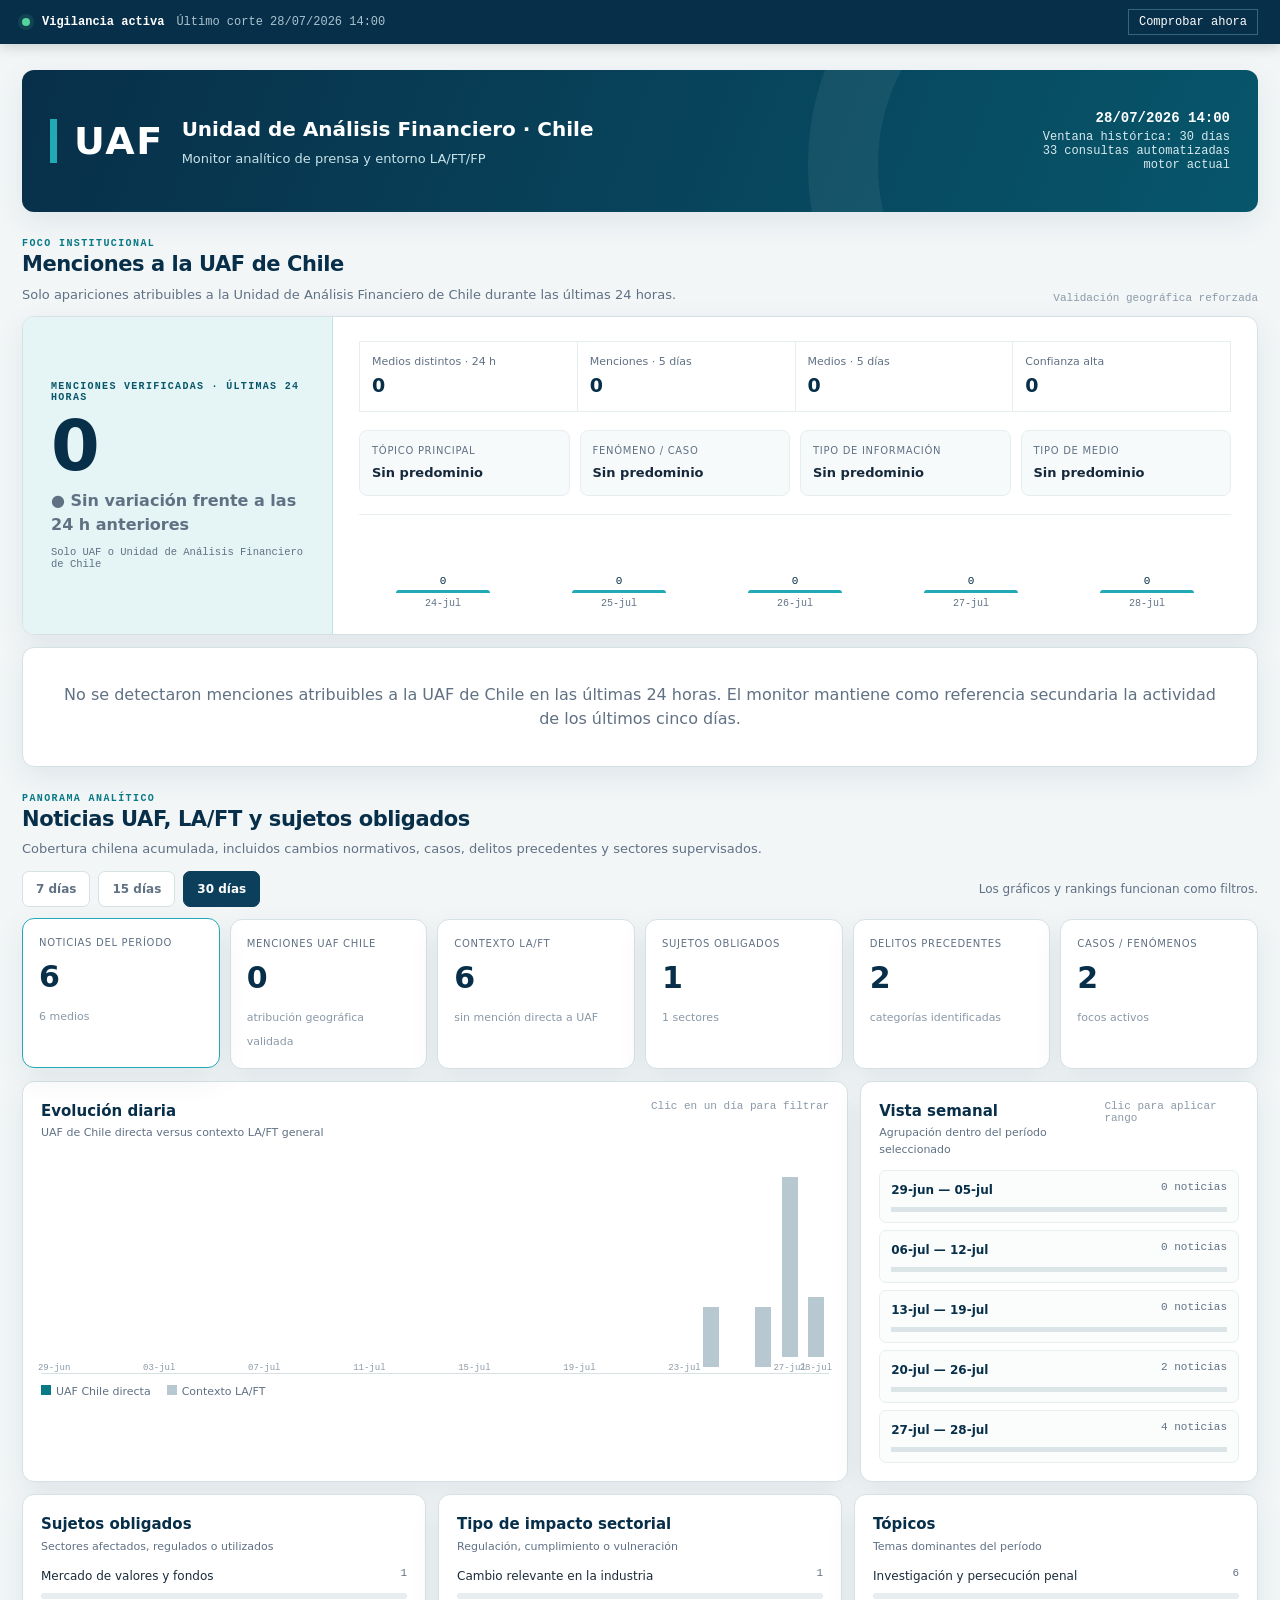
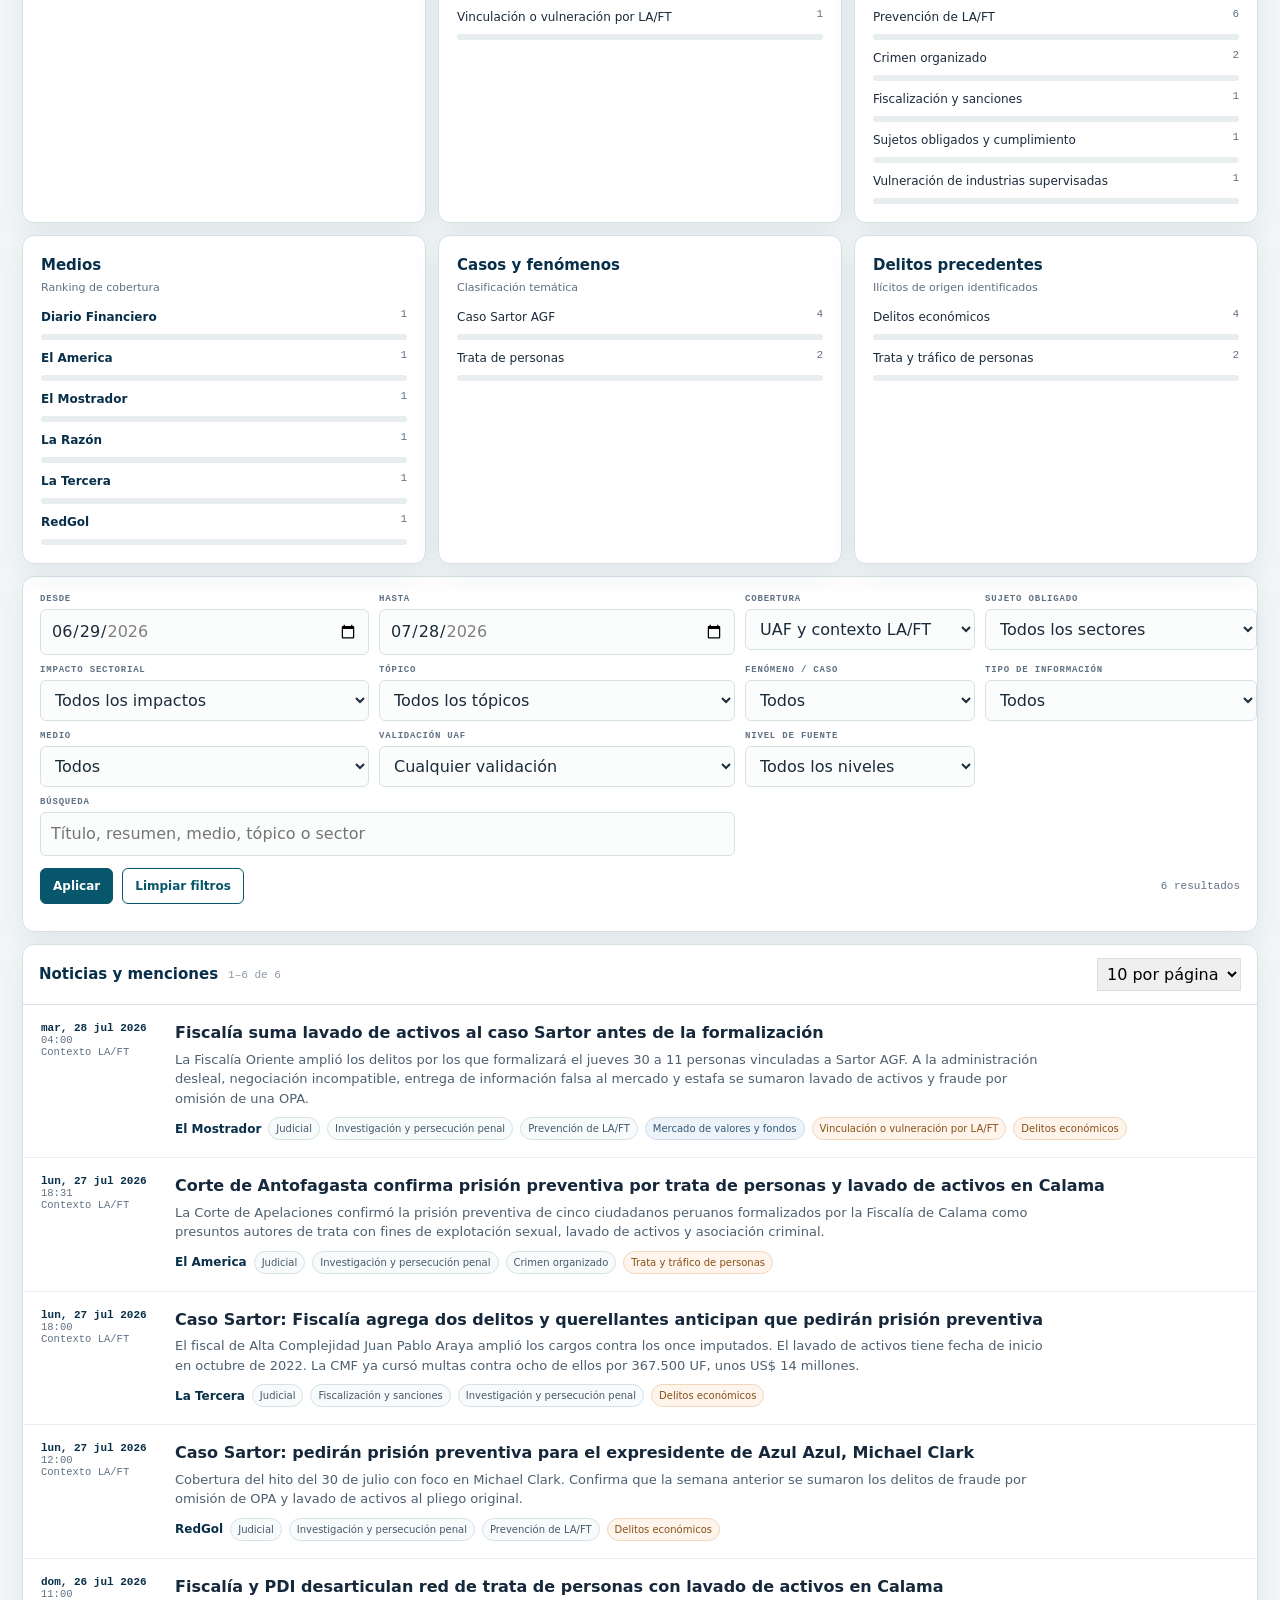
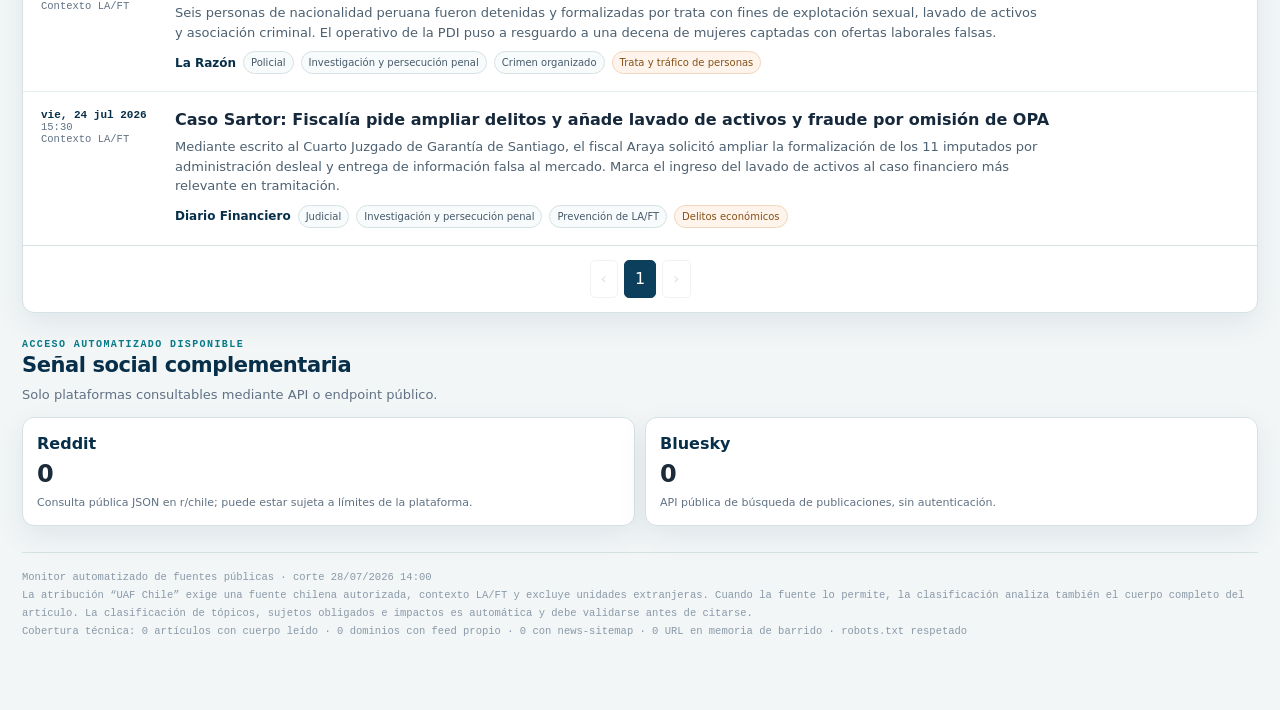
==== index.html @ ab2cd7ce "Add files via upload" ====
<!DOCTYPE html>
<html lang="es">
<head>
<meta charset="UTF-8">
<meta name="viewport" content="width=device-width,initial-scale=1">
<meta name="color-scheme" content="light">
<title>Monitor UAF Chile · Prensa y entorno LA/FT</title>
<style>
:root{
  --uaf-950:#082f49;--uaf-900:#0b3f5c;--uaf-800:#07566b;--uaf-700:#087987;
  --uaf-600:#0b91a0;--uaf-500:#22a9b6;--uaf-200:#bfe3e7;--uaf-100:#e5f4f5;
  --navy:#16283b;--ink:#1b2b3a;--muted:#607184;--faint:#8a99a8;
  --paper:#f2f6f7;--surface:#fff;--line:#d6e1e4;--line2:#e7eef0;
  --red:#b73b45;--amber:#a56b18;--green:#24745c;--blue:#2f6c9b;
  --shadow:0 10px 30px rgba(8,47,73,.08);--radius:12px;
  --sans:Inter,ui-sans-serif,system-ui,-apple-system,"Segoe UI",Roboto,Arial,sans-serif;
  --mono:"Cascadia Mono","SFMono-Regular",Consolas,monospace;
}
*{box-sizing:border-box}html{scroll-behavior:smooth}body{margin:0;background:var(--paper);color:var(--ink);font-family:var(--sans);line-height:1.5}
button,input,select{font:inherit}.shell{max-width:1380px;margin:auto;padding:0 22px 70px}
.statusbar{position:sticky;top:0;z-index:60;background:var(--uaf-950);color:#fff;margin:0 -22px;padding:9px 22px;display:flex;align-items:center;gap:12px;font:12px var(--mono);box-shadow:0 3px 14px rgba(0,0,0,.16)}
.statusbar .dot{width:8px;height:8px;border-radius:50%;background:#55d49b;box-shadow:0 0 0 4px rgba(85,212,155,.12)}.statusbar .grow{flex:1}.statusbar .muted{color:#a9c4d0}
.statusbar button{color:#fff;background:transparent;border:1px solid #35677a;padding:5px 10px;cursor:pointer}.statusbar button:hover{background:#124f66}
.brand{margin:26px 0 18px;background:linear-gradient(110deg,var(--uaf-950),var(--uaf-800));color:#fff;min-height:142px;border-radius:var(--radius);padding:25px 28px;display:flex;justify-content:space-between;align-items:center;gap:24px;box-shadow:var(--shadow);position:relative;overflow:hidden}
.brand:after{content:"";position:absolute;right:-100px;top:-180px;width:410px;height:410px;border:70px solid rgba(255,255,255,.06);border-radius:50%}.brand-lockup{display:flex;align-items:center;gap:18px;z-index:1}.brand-mark{border-left:7px solid var(--uaf-500);padding:5px 0 5px 17px;font-weight:800;font-size:38px;letter-spacing:.04em;line-height:.9}.brand-name{font-weight:700;font-size:20px}.brand-sub{font-size:13px;color:#c8e3e8;margin-top:5px}.brand-meta{text-align:right;z-index:1;font:12px var(--mono);color:#d8eaee}.brand-meta b{display:block;color:#fff;font-size:14px;margin-bottom:4px}
.section-title{display:flex;align-items:end;justify-content:space-between;gap:16px;margin:26px 0 12px}.section-title h2{margin:0;color:var(--uaf-950);font-size:21px;letter-spacing:-.02em}.section-title p{margin:4px 0 0;color:var(--muted);font-size:13px}.eyebrow{color:var(--uaf-700);font:700 10px var(--mono);letter-spacing:.14em;text-transform:uppercase}.hint{font:11px var(--mono);color:var(--faint)}
.card{background:var(--surface);border:1px solid var(--line);border-radius:var(--radius);box-shadow:var(--shadow)}
.hero{display:grid;grid-template-columns:310px 1fr;overflow:hidden}.hero-score{padding:28px;background:var(--uaf-100);border-right:1px solid var(--uaf-200);display:flex;flex-direction:column;justify-content:center}.hero-score .label{font:700 10px var(--mono);letter-spacing:.13em;text-transform:uppercase;color:var(--uaf-800)}.hero-score .number{font-size:70px;line-height:1;font-weight:800;color:var(--uaf-950);margin:8px 0}.hero-score .trend{font-weight:700}.trend.up{color:var(--red)}.trend.down{color:var(--green)}.trend.flat{color:var(--muted)}
.hero-body{padding:24px 26px}.hero-kpis{display:grid;grid-template-columns:repeat(4,1fr);gap:1px;background:var(--line2);border:1px solid var(--line2);margin-bottom:18px}.hero-kpi{background:#fff;padding:12px}.hero-kpi span{display:block;color:var(--muted);font-size:11px}.hero-kpi b{font-size:19px;color:var(--uaf-950)}
.insight-grid{display:grid;grid-template-columns:repeat(4,1fr);gap:10px}.insight{background:#f7fafb;border:1px solid var(--line2);padding:12px;border-radius:8px}.insight label{display:block;color:var(--muted);font-size:10px;text-transform:uppercase;letter-spacing:.07em}.insight b{display:block;margin-top:5px;font-size:13px;color:var(--navy)}
.five-day{display:flex;align-items:end;gap:8px;height:96px;margin-top:18px;padding-top:12px;border-top:1px solid var(--line2)}.mini-day{flex:1;height:100%;border:0;background:transparent;display:flex;flex-direction:column;justify-content:end;align-items:center;cursor:pointer;color:var(--muted)}.mini-day .bar{width:60%;min-height:3px;background:var(--uaf-500);border-radius:4px 4px 0 0;transition:.2s}.mini-day:hover .bar{background:var(--uaf-800)}.mini-day small{font:10px var(--mono);margin-top:5px}.mini-day strong{font:11px var(--mono);color:var(--uaf-950);margin-bottom:3px}
.uaf-details{margin-top:12px;display:grid;grid-template-columns:repeat(2,1fr);gap:10px}.uaf-hit{padding:14px 15px}.uaf-hit h3{font-size:14px;margin:4px 0 8px;line-height:1.35}.uaf-hit h3 a{color:var(--uaf-950);text-decoration:none}.uaf-hit h3 a:hover{text-decoration:underline}.meta{font:10.5px var(--mono);color:var(--muted)}
.tags{display:flex;gap:5px;flex-wrap:wrap;margin-top:9px}.tag{font-size:10px;padding:3px 7px;border-radius:99px;border:1px solid var(--line);background:#f8fbfb;color:#45596b}.tag.uaf{color:var(--uaf-800);background:var(--uaf-100);border-color:var(--uaf-200)}.tag.subject{background:#eef3fa;border-color:#cfdceb;color:#315979}.tag.risk{background:#fff4eb;border-color:#efd6bd;color:#865018}
.periodbar{display:flex;gap:8px;align-items:center;flex-wrap:wrap;margin:12px 0}.periodbar button{border:1px solid var(--line);background:#fff;color:var(--muted);padding:8px 13px;border-radius:7px;cursor:pointer;font-weight:700;font-size:12px}.periodbar button.active{background:var(--uaf-900);border-color:var(--uaf-900);color:#fff}.periodbar .note{margin-left:auto;color:var(--muted);font-size:12px}
.metrics{display:grid;grid-template-columns:repeat(6,1fr);gap:10px}.metric{padding:16px;cursor:pointer;transition:.18s}.metric:hover,.metric.active{border-color:var(--uaf-500);transform:translateY(-1px)}.metric span{display:block;color:var(--muted);font-size:10px;text-transform:uppercase;letter-spacing:.07em}.metric b{display:block;font-size:30px;color:var(--uaf-950);margin:4px 0}.metric small{color:var(--faint);font-size:11px}
.grid2{display:grid;grid-template-columns:1.35fr .65fr;gap:12px}.grid3{display:grid;grid-template-columns:repeat(3,1fr);gap:12px}.panel{padding:18px}.panel-head{display:flex;justify-content:space-between;gap:10px;align-items:start;margin-bottom:12px}.panel h3{margin:0;color:var(--uaf-950);font-size:15px}.panel .sub{color:var(--muted);font-size:11px;margin-top:3px}
.daily-chart{height:220px;display:flex;align-items:end;gap:4px;border-bottom:1px solid var(--line);padding:8px 2px 0}.day-col{height:100%;flex:1;display:flex;flex-direction:column;justify-content:end;align-items:center;cursor:pointer;min-width:8px}.day-col:hover{background:#f2f8f9}.day-stack{width:72%;display:flex;flex-direction:column;justify-content:end;min-height:2px}.seg{width:100%;min-height:0}.seg.uaf{background:var(--uaf-700)}.seg.ctx{background:#b7c8d0}.day-col .x{font:9px var(--mono);color:var(--faint);margin-top:6px;white-space:nowrap}.day-col.selected{background:var(--uaf-100)}
.legend{display:flex;gap:16px;margin-top:10px;color:var(--muted);font-size:11px}.legend i{display:inline-block;width:10px;height:10px;margin-right:5px}.legend .u{background:var(--uaf-700)}.legend .c{background:#b7c8d0}
.week-list{display:grid;gap:7px}.week{display:grid;grid-template-columns:1fr auto;gap:8px;padding:10px 11px;border:1px solid var(--line2);background:#fbfdfd;border-radius:7px;cursor:pointer;text-align:left}.week:hover,.week.active{border-color:var(--uaf-500);background:var(--uaf-100)}.week b{font-size:12px;color:var(--uaf-950)}.week span{font:11px var(--mono);color:var(--muted)}.week .split{grid-column:1/-1;height:5px;display:flex;background:#dbe5e8}.week .split i:first-child{background:var(--uaf-700)}
.rank{display:grid;gap:9px}.rank-row{display:grid;grid-template-columns:minmax(0,1fr) auto;gap:8px;border:0;background:transparent;padding:0;cursor:pointer;text-align:left;color:inherit}.rank-row:hover .rank-name,.rank-row.active .rank-name{color:var(--uaf-700);font-weight:700}.rank-name{font-size:12px;overflow:hidden;text-overflow:ellipsis;white-space:nowrap}.rank-val{font:11px var(--mono);color:var(--muted)}.rank-track{grid-column:1/-1;height:6px;background:#e8eef0;border-radius:99px;overflow:hidden}.rank-fill{height:100%;background:var(--uaf-600);border-radius:99px}.rank-row.subject .rank-fill{background:var(--blue)}.rank-row.impact .rank-fill{background:var(--amber)}.rank-row.risk .rank-fill{background:var(--amber)}
.filters{padding:17px;margin-top:12px}.filter-grid{display:grid;grid-template-columns:repeat(4,1fr);gap:10px}.field{display:flex;flex-direction:column;gap:5px}.field label{font:700 9px var(--mono);letter-spacing:.09em;text-transform:uppercase;color:var(--muted)}.field input,.field select{border:1px solid var(--line);background:#fbfdfd;padding:9px 10px;border-radius:6px;color:var(--ink);min-width:0}.field.wide{grid-column:span 2}.filter-actions{display:flex;align-items:center;gap:9px;margin-top:12px}.btn{border:1px solid var(--uaf-800);background:#fff;color:var(--uaf-800);padding:8px 12px;border-radius:6px;cursor:pointer;font-weight:700;font-size:12px}.btn.primary{background:var(--uaf-800);color:#fff}.result-count{margin-left:auto;color:var(--muted);font:11px var(--mono)}.active-filters{display:flex;gap:6px;flex-wrap:wrap;margin-top:10px}.filter-chip{border:1px solid var(--uaf-200);background:var(--uaf-100);color:var(--uaf-900);border-radius:99px;padding:4px 8px;font-size:10px;cursor:pointer}
.table-card{margin-top:12px;overflow:hidden}.table-toolbar{padding:13px 16px;border-bottom:1px solid var(--line);display:flex;align-items:center;gap:10px}.table-toolbar h3{margin:0;color:var(--uaf-950);font-size:15px}.table-toolbar select{margin-left:auto;border:1px solid var(--line);padding:5px}.news-list{display:grid}.news{display:grid;grid-template-columns:118px 1fr;gap:16px;padding:17px 18px;border-bottom:1px solid var(--line2)}.news:last-child{border-bottom:0}.news-side{font:10.5px var(--mono);color:var(--muted)}.news-side strong{display:block;color:var(--uaf-950);font-size:11px}.news h4{margin:0 0 6px;font-size:16px;line-height:1.35}.news h4 a{color:var(--navy);text-decoration:none}.news h4 a:hover{color:var(--uaf-700);text-decoration:underline}.news p{margin:0;color:#4d6070;font-size:13px;max-width:105ch}.news-footer{display:flex;align-items:center;gap:7px;flex-wrap:wrap;margin-top:9px}.medium{font-weight:700;font-size:12px;color:var(--uaf-950)}
.pagination{display:flex;justify-content:center;align-items:center;gap:6px;padding:14px;border-top:1px solid var(--line)}.pagination button{border:1px solid var(--line);background:#fff;padding:6px 10px;cursor:pointer;border-radius:5px}.pagination button.active{background:var(--uaf-900);color:#fff;border-color:var(--uaf-900)}.pagination button:disabled{opacity:.4;cursor:default}.empty{padding:35px;text-align:center;color:var(--muted)}
.social{display:grid;grid-template-columns:repeat(2,1fr);gap:10px}.social-card{padding:14px}.social-card b{display:block;color:var(--uaf-950)}.social-card strong{font-size:24px}.social-card p{font-size:11px;color:var(--muted);margin:3px 0 0}
footer{margin-top:26px;padding-top:16px;border-top:1px solid var(--line);font:10.5px var(--mono);color:var(--faint);line-height:1.7}
@media(max-width:1050px){.metrics{grid-template-columns:repeat(3,1fr)}.grid2{grid-template-columns:1fr}.grid3{grid-template-columns:1fr 1fr}.hero{grid-template-columns:260px 1fr}.insight-grid{grid-template-columns:1fr 1fr}.filter-grid{grid-template-columns:1fr 1fr}}
@media(max-width:720px){.shell{padding:0 12px 50px}.statusbar{margin:0 -12px;padding:8px 12px}.brand{padding:20px;align-items:start}.brand-meta{display:none}.brand-mark{font-size:30px}.hero{grid-template-columns:1fr}.hero-score{border-right:0;border-bottom:1px solid var(--uaf-200)}.hero-kpis{grid-template-columns:1fr 1fr}.uaf-details,.grid3,.social{grid-template-columns:1fr}.metrics{grid-template-columns:1fr 1fr}.filter-grid{grid-template-columns:1fr}.field.wide{grid-column:auto}.news{grid-template-columns:1fr}.periodbar .note{width:100%;margin-left:0}.day-col .x{display:none}}
@media print{.statusbar,.filters,.periodbar,.pagination{display:none}.shell{max-width:none}.card{box-shadow:none}}
</style>
</head>
<body>
<div class="shell">
  <div class="statusbar"><span class="dot" id="statusDot"></span><b id="statusText">Vigilancia activa</b><span class="muted" id="statusStamp"></span><span class="grow"></span><button id="refreshBtn">Comprobar ahora</button></div>

  <header class="brand">
    <div class="brand-lockup"><div class="brand-mark">UAF</div><div><div class="brand-name">Unidad de Análisis Financiero · Chile</div><div class="brand-sub">Monitor analítico de prensa y entorno LA/FT/FP</div></div></div>
    <div class="brand-meta" id="brandMeta"></div>
  </header>

  <div class="section-title"><div><div class="eyebrow">Foco institucional</div><h2>Menciones a la UAF de Chile</h2><p>Solo apariciones atribuibles a la Unidad de Análisis Financiero de Chile durante las últimas 24 horas.</p></div><span class="hint">Validación geográfica reforzada</span></div>
  <section class="card hero" id="uafHero"></section>
  <div class="uaf-details" id="uafDetails"></div>

  <div class="section-title"><div><div class="eyebrow">Panorama analítico</div><h2>Noticias UAF, LA/FT y sujetos obligados</h2><p>Cobertura chilena acumulada, incluidos cambios normativos, casos, delitos precedentes y sectores supervisados.</p></div></div>
  <div class="periodbar" id="periodBar"><button data-period="7">7 días</button><button data-period="15">15 días</button><button data-period="30" class="active">30 días</button><span class="note">Los gráficos y rankings funcionan como filtros.</span></div>
  <section class="metrics" id="metrics"></section>

  <div class="grid2" style="margin-top:12px">
    <section class="card panel"><div class="panel-head"><div><h3>Evolución diaria</h3><div class="sub">UAF de Chile directa versus contexto LA/FT general</div></div><span class="hint">Clic en un día para filtrar</span></div><div id="dailyChart"></div></section>
    <section class="card panel"><div class="panel-head"><div><h3>Vista semanal</h3><div class="sub">Agrupación dentro del período seleccionado</div></div><span class="hint">Clic para aplicar rango</span></div><div class="week-list" id="weeks"></div></section>
  </div>

  <div class="grid3" style="margin-top:12px">
    <section class="card panel"><div class="panel-head"><div><h3>Sujetos obligados</h3><div class="sub">Sectores afectados, regulados o utilizados</div></div></div><div class="rank" id="rankSubjects"></div></section>
    <section class="card panel"><div class="panel-head"><div><h3>Tipo de impacto sectorial</h3><div class="sub">Regulación, cumplimiento o vulneración</div></div></div><div class="rank" id="rankImpacts"></div></section>
    <section class="card panel"><div class="panel-head"><div><h3>Tópicos</h3><div class="sub">Temas dominantes del período</div></div></div><div class="rank" id="rankTopics"></div></section>
  </div>

  <div class="grid3" style="margin-top:12px">
    <section class="card panel"><div class="panel-head"><div><h3>Medios</h3><div class="sub">Ranking de cobertura</div></div></div><div class="rank" id="rankMedia"></div></section>
    <section class="card panel"><div class="panel-head"><div><h3>Casos y fenómenos</h3><div class="sub">Clasificación temática</div></div></div><div class="rank" id="rankPhenomena"></div></section>
    <section class="card panel"><div class="panel-head"><div><h3>Delitos precedentes</h3><div class="sub">Ilícitos de origen identificados</div></div></div><div class="rank" id="rankPrecedents"></div></section>
  </div>

  <section class="card filters">
    <div class="filter-grid">
      <div class="field"><label>Desde</label><input type="date" id="fStart"></div>
      <div class="field"><label>Hasta</label><input type="date" id="fEnd"></div>
      <div class="field"><label>Cobertura</label><select id="fCoverage"><option value="">UAF y contexto LA/FT</option><option value="uaf">Mención UAF Chile</option><option value="contexto">Contexto LA/FT general</option></select></div>
      <div class="field"><label>Sujeto obligado</label><select id="fSubject"><option value="">Todos los sectores</option></select></div>
      <div class="field"><label>Impacto sectorial</label><select id="fImpact"><option value="">Todos los impactos</option></select></div>
      <div class="field"><label>Tópico</label><select id="fTopic"><option value="">Todos los tópicos</option></select></div>
      <div class="field"><label>Fenómeno / caso</label><select id="fPhenomenon"><option value="">Todos</option></select></div>
      <div class="field"><label>Tipo de información</label><select id="fNature"><option value="">Todos</option></select></div>
      <div class="field"><label>Medio</label><select id="fMedium"><option value="">Todos</option></select></div>
      <div class="field"><label>Validación UAF</label><select id="fConfidence"><option value="">Cualquier validación</option><option value="alta">Confianza alta</option><option value="media">Confianza media (revisar)</option></select></div>
      <div class="field"><label>Nivel de fuente</label><select id="fSource"><option value="">Todos los niveles</option></select></div>
      <div class="field wide"><label>Búsqueda</label><input type="search" id="fQuery" placeholder="Título, resumen, medio, tópico o sector"></div>
    </div>
    <div class="filter-actions"><button class="btn primary" id="applyBtn">Aplicar</button><button class="btn" id="clearBtn">Limpiar filtros</button><span class="result-count" id="resultCount"></span></div>
    <div class="active-filters" id="activeFilters"></div>
  </section>

  <section class="card table-card"><div class="table-toolbar"><h3>Noticias y menciones</h3><span class="hint" id="tableRange"></span><select id="pageSize"><option value="10">10 por página</option><option value="20">20 por página</option><option value="50">50 por página</option></select></div><div class="news-list" id="newsList"></div><div class="pagination" id="pagination"></div></section>

  <section id="socialSection" style="display:none"><div class="section-title"><div><div class="eyebrow">Acceso automatizado disponible</div><h2>Señal social complementaria</h2><p>Solo plataformas consultables mediante API o endpoint público.</p></div></div><div class="social" id="socialCards"></div></section>

  <footer id="footer"></footer>
</div>
<script>
const FALLBACK={"generado":"2026-07-28T14:00:00-04:00","generado_legible":"28/07/2026 14:00","ventana":{"dias":["2026-06-29","2026-06-30","2026-07-01","2026-07-02","2026-07-03","2026-07-04","2026-07-05","2026-07-06","2026-07-07","2026-07-08","2026-07-09","2026-07-10","2026-07-11","2026-07-12","2026-07-13","2026-07-14","2026-07-15","2026-07-16","2026-07-17","2026-07-18","2026-07-19","2026-07-20","2026-07-21","2026-07-22","2026-07-23","2026-07-24","2026-07-25","2026-07-26","2026-07-27","2026-07-28"],"hoy":"2026-07-28","largo":30},"metricas":{"uaf_portada":{"menciones_24h":0,"menciones_previas_24h":0,"diferencia":0,"variacion_pct":null,"direccion":"estable","menciones_5d":0,"medios_24h":0,"medios_5d":0,"topicos_24h":[],"fenomenos_24h":[],"naturalezas_24h":[],"tipos_medio_24h":[],"medios_ranking_24h":[],"sujetos_obligados_24h":[],"detalle":[]},"uaf_total":0,"uaf_prensa":0,"uaf_social":0,"uaf_donde":[],"contexto_total":6,"volumen":6,"volumen_hoy":1,"dias_con_actividad":4,"dias_ventana":30,"medios_unicos":6,"casos_activos":2,"precedentes_distintos":2,"fenomenos":[{"clave":"sartor","label":"Caso Sartor AGF","n":4},{"clave":"trata","label":"Trata de personas","n":2}],"precedentes":[{"clave":"economicos","label":"Delitos económicos","n":4},{"clave":"trata","label":"Trata y tráfico de personas","n":2}],"naturalezas":[{"clave":"judicial","label":"Judicial","n":5},{"clave":"policial","label":"Policial","n":1}],"topicos":[{"clave":"investigacion_penal","label":"Investigación y persecución penal","n":6},{"clave":"prevencion","label":"Prevención de LA/FT","n":6},{"clave":"crimen_organizado","label":"Crimen organizado","n":2},{"clave":"fiscalizacion","label":"Fiscalización y sanciones","n":1},{"clave":"sujetos_obligados","label":"Sujetos obligados y cumplimiento","n":1},{"clave":"vulneracion_sectorial","label":"Vulneración de industrias supervisadas","n":1}],"tipos_medio":[{"clave":"otro","label":"Otro medio digital","n":3},{"clave":"economico","label":"Prensa económica y financiera","n":1},{"clave":"investigacion_digital","label":"Medio digital o de investigación","n":1},{"clave":"prensa_nacional","label":"Prensa nacional","n":1}],"medios":[{"clave":"Diario Financiero","label":"Diario Financiero","n":1},{"clave":"El America","label":"El America","n":1},{"clave":"El Mostrador","label":"El Mostrador","n":1},{"clave":"La Razón","label":"La Razón","n":1},{"clave":"La Tercera","label":"La Tercera","n":1},{"clave":"RedGol","label":"RedGol","n":1}],"sujetos_obligados":[{"clave":"mercado_valores_fondos","label":"Mercado de valores y fondos","n":1}],"impactos_sujeto":[{"clave":"cambio_industria","label":"Cambio relevante en la industria","n":1},{"clave":"vulneracion_la","label":"Vinculación o vulneración por LA/FT","n":1}],"cronologia":[{"clave":"sartor","label":"Caso Sartor AGF","celdas":[{"dia":"2026-06-29","n":0,"medios":[]},{"dia":"2026-06-30","n":0,"medios":[]},{"dia":"2026-07-01","n":0,"medios":[]},{"dia":"2026-07-02","n":0,"medios":[]},{"dia":"2026-07-03","n":0,"medios":[]},{"dia":"2026-07-04","n":0,"medios":[]},{"dia":"2026-07-05","n":0,"medios":[]},{"dia":"2026-07-06","n":0,"medios":[]},{"dia":"2026-07-07","n":0,"medios":[]},{"dia":"2026-07-08","n":0,"medios":[]},{"dia":"2026-07-09","n":0,"medios":[]},{"dia":"2026-07-10","n":0,"medios":[]},{"dia":"2026-07-11","n":0,"medios":[]},{"dia":"2026-07-12","n":0,"medios":[]},{"dia":"2026-07-13","n":0,"medios":[]},{"dia":"2026-07-14","n":0,"medios":[]},{"dia":"2026-07-15","n":0,"medios":[]},{"dia":"2026-07-16","n":0,"medios":[]},{"dia":"2026-07-17","n":0,"medios":[]},{"dia":"2026-07-18","n":0,"medios":[]},{"dia":"2026-07-19","n":0,"medios":[]},{"dia":"2026-07-20","n":0,"medios":[]},{"dia":"2026-07-21","n":0,"medios":[]},{"dia":"2026-07-22","n":0,"medios":[]},{"dia":"2026-07-23","n":0,"medios":[]},{"dia":"2026-07-24","n":1,"medios":["Diario Financiero"]},{"dia":"2026-07-25","n":0,"medios":[]},{"dia":"2026-07-26","n":0,"medios":[]},{"dia":"2026-07-27","n":2,"medios":["La Tercera","RedGol"]},{"dia":"2026-07-28","n":1,"medios":["El Mostrador"]}],"total":4},{"clave":"trata","label":"Trata de personas","celdas":[{"dia":"2026-06-29","n":0,"medios":[]},{"dia":"2026-06-30","n":0,"medios":[]},{"dia":"2026-07-01","n":0,"medios":[]},{"dia":"2026-07-02","n":0,"medios":[]},{"dia":"2026-07-03","n":0,"medios":[]},{"dia":"2026-07-04","n":0,"medios":[]},{"dia":"2026-07-05","n":0,"medios":[]},{"dia":"2026-07-06","n":0,"medios":[]},{"dia":"2026-07-07","n":0,"medios":[]},{"dia":"2026-07-08","n":0,"medios":[]},{"dia":"2026-07-09","n":0,"medios":[]},{"dia":"2026-07-10","n":0,"medios":[]},{"dia":"2026-07-11","n":0,"medios":[]},{"dia":"2026-07-12","n":0,"medios":[]},{"dia":"2026-07-13","n":0,"medios":[]},{"dia":"2026-07-14","n":0,"medios":[]},{"dia":"2026-07-15","n":0,"medios":[]},{"dia":"2026-07-16","n":0,"medios":[]},{"dia":"2026-07-17","n":0,"medios":[]},{"dia":"2026-07-18","n":0,"medios":[]},{"dia":"2026-07-19","n":0,"medios":[]},{"dia":"2026-07-20","n":0,"medios":[]},{"dia":"2026-07-21","n":0,"medios":[]},{"dia":"2026-07-22","n":0,"medios":[]},{"dia":"2026-07-23","n":0,"medios":[]},{"dia":"2026-07-24","n":0,"medios":[]},{"dia":"2026-07-25","n":0,"medios":[]},{"dia":"2026-07-26","n":1,"medios":["La Razón"]},{"dia":"2026-07-27","n":1,"medios":["El America"]},{"dia":"2026-07-28","n":0,"medios":[]}],"total":2}],"por_dia":{"2026-06-29":{"total":0,"uaf":0,"contexto":0},"2026-06-30":{"total":0,"uaf":0,"contexto":0},"2026-07-01":{"total":0,"uaf":0,"contexto":0},"2026-07-02":{"total":0,"uaf":0,"contexto":0},"2026-07-03":{"total":0,"uaf":0,"contexto":0},"2026-07-04":{"total":0,"uaf":0,"contexto":0},"2026-07-05":{"total":0,"uaf":0,"contexto":0},"2026-07-06":{"total":0,"uaf":0,"contexto":0},"2026-07-07":{"total":0,"uaf":0,"contexto":0},"2026-07-08":{"total":0,"uaf":0,"contexto":0},"2026-07-09":{"total":0,"uaf":0,"contexto":0},"2026-07-10":{"total":0,"uaf":0,"contexto":0},"2026-07-11":{"total":0,"uaf":0,"contexto":0},"2026-07-12":{"total":0,"uaf":0,"contexto":0},"2026-07-13":{"total":0,"uaf":0,"contexto":0},"2026-07-14":{"total":0,"uaf":0,"contexto":0},"2026-07-15":{"total":0,"uaf":0,"contexto":0},"2026-07-16":{"total":0,"uaf":0,"contexto":0},"2026-07-17":{"total":0,"uaf":0,"contexto":0},"2026-07-18":{"total":0,"uaf":0,"contexto":0},"2026-07-19":{"total":0,"uaf":0,"contexto":0},"2026-07-20":{"total":0,"uaf":0,"contexto":0},"2026-07-21":{"total":0,"uaf":0,"contexto":0},"2026-07-22":{"total":0,"uaf":0,"contexto":0},"2026-07-23":{"total":0,"uaf":0,"contexto":0},"2026-07-24":{"total":1,"uaf":0,"contexto":1},"2026-07-25":{"total":0,"uaf":0,"contexto":0},"2026-07-26":{"total":1,"uaf":0,"contexto":1},"2026-07-27":{"total":3,"uaf":0,"contexto":3},"2026-07-28":{"total":1,"uaf":0,"contexto":1}},"semanas":[{"desde":"2026-06-29","hasta":"2026-07-05","total":0,"uaf":0,"contexto":0,"medios":0},{"desde":"2026-07-06","hasta":"2026-07-12","total":0,"uaf":0,"contexto":0,"medios":0},{"desde":"2026-07-13","hasta":"2026-07-19","total":0,"uaf":0,"contexto":0,"medios":0},{"desde":"2026-07-20","hasta":"2026-07-26","total":2,"uaf":0,"contexto":2,"medios":2},{"desde":"2026-07-27","hasta":"2026-07-28","total":4,"uaf":0,"contexto":4,"medios":4}],"rankings_30d":{"medios":[{"clave":"Diario Financiero","label":"Diario Financiero","n":1},{"clave":"El America","label":"El America","n":1},{"clave":"El Mostrador","label":"El Mostrador","n":1},{"clave":"La Razón","label":"La Razón","n":1},{"clave":"La Tercera","label":"La Tercera","n":1},{"clave":"RedGol","label":"RedGol","n":1}],"fenomenos":[{"clave":"sartor","label":"Caso Sartor AGF","n":4},{"clave":"trata","label":"Trata de personas","n":2}],"precedentes":[{"clave":"economicos","label":"Delitos económicos","n":4},{"clave":"trata","label":"Trata y tráfico de personas","n":2}],"sujetos_obligados":[{"clave":"mercado_valores_fondos","label":"Mercado de valores y fondos","n":1}],"impactos_sujeto":[{"clave":"cambio_industria","label":"Cambio relevante en la industria","n":1},{"clave":"vulneracion_la","label":"Vinculación o vulneración por LA/FT","n":1}]},"plataformas":[{"id":"reddit","nombre":"Reddit","estado":"monitoreado","nota":"Consulta pública JSON en r/chile; puede estar sujeta a límites de la plataforma.","menciones":0,"menciones_uaf":0,"interacciones":0},{"id":"bluesky","nombre":"Bluesky","estado":"monitoreado","nota":"API pública de búsqueda de publicaciones, sin autenticación.","menciones":0,"menciones_uaf":0,"interacciones":0}],"social_total":0,"social_monitoreadas":2,"social_sin_acceso":0},"prensa":[{"id":"a1","canal":"prensa","fecha":"2026-07-28","hora":"04:00","medio":"El Mostrador","titulo":"Fiscalía suma lavado de activos al caso Sartor antes de la formalización","resumen":"La Fiscalía Oriente amplió los delitos por los que formalizará el jueves 30 a 11 personas vinculadas a Sartor AGF. A la administración desleal, negociación incompatible, entrega de información falsa al mercado y estafa se sumaron lavado de activos y fraude por omisión de una OPA.","link":"https://www.elmostrador.cl/noticias/multimedia/clic-am/2026/07/28/clicam-fiscalia-suma-lavado-de-activos-al-caso-sartor-y-chile-negocia-aranceles/","fenomeno":"sartor","fenomeno_label":"Caso Sartor AGF","naturaleza":"judicial","naturaleza_label":"Judicial","precedentes":["economicos"],"precedentes_label":["Delitos económicos"],"uaf":false,"nucleo":true,"plataforma":null,"interacciones":0,"fecha_iso":"2026-07-28T04:00:00-04:00","topicos":["investigacion_penal","prevencion","sujetos_obligados","vulneracion_sectorial"],"tipo_medio":"investigacion_digital","topicos_label":["Investigación y persecución penal","Prevención de LA/FT","Sujetos obligados y cumplimiento","Vulneración de industrias supervisadas"],"tipo_medio_label":"Medio digital o de investigación","uaf_chile":false,"uaf_confianza":"sin_mencion","uaf_motivos":[],"sujetos_obligados":["mercado_valores_fondos"],"sujetos_obligados_label":["Mercado de valores y fondos"],"impactos_sujeto":["vulneracion_la","cambio_industria"],"impactos_sujeto_label":["Vinculación o vulneración por LA/FT","Cambio relevante en la industria"]},{"id":"a3","canal":"prensa","fecha":"2026-07-27","hora":"18:31","medio":"El America","titulo":"Corte de Antofagasta confirma prisión preventiva por trata de personas y lavado de activos en Calama","resumen":"La Corte de Apelaciones confirmó la prisión preventiva de cinco ciudadanos peruanos formalizados por la Fiscalía de Calama como presuntos autores de trata con fines de explotación sexual, lavado de activos y asociación criminal.","link":"https://elamerica.cl/2026/07/27/prision-efectiva-para-4-peruanos-por-trata-de-personas-y-prostitucion-en-calama/","fenomeno":"trata","fenomeno_label":"Trata de personas","naturaleza":"judicial","naturaleza_label":"Judicial","precedentes":["trata"],"precedentes_label":["Trata y tráfico de personas"],"uaf":false,"nucleo":true,"plataforma":null,"interacciones":0,"fecha_iso":"2026-07-27T18:31:00-04:00","topicos":["investigacion_penal","crimen_organizado","prevencion"],"tipo_medio":"otro","topicos_label":["Investigación y persecución penal","Crimen organizado","Prevención de LA/FT"],"tipo_medio_label":"Otro medio digital","uaf_chile":false,"uaf_confianza":"sin_mencion","uaf_motivos":[],"sujetos_obligados":[],"sujetos_obligados_label":[],"impactos_sujeto":[],"impactos_sujeto_label":[]},{"id":"a2","canal":"prensa","fecha":"2026-07-27","hora":"18:00","medio":"La Tercera","titulo":"Caso Sartor: Fiscalía agrega dos delitos y querellantes anticipan que pedirán prisión preventiva","resumen":"El fiscal de Alta Complejidad Juan Pablo Araya amplió los cargos contra los once imputados. El lavado de activos tiene fecha de inicio en octubre de 2022. La CMF ya cursó multas contra ocho de ellos por 367.500 UF, unos US$ 14 millones.","link":"https://www.latercera.com/pulso/noticia/caso-sartor-fiscalia-agrega-dos-nuevos-delitos-a-imputados-y-querellantes-anticipan-que-pediran-prision-preventiva/","fenomeno":"sartor","fenomeno_label":"Caso Sartor AGF","naturaleza":"judicial","naturaleza_label":"Judicial","precedentes":["economicos"],"precedentes_label":["Delitos económicos"],"uaf":false,"nucleo":true,"plataforma":null,"interacciones":0,"fecha_iso":"2026-07-27T18:00:00-04:00","topicos":["fiscalizacion","investigacion_penal","prevencion"],"tipo_medio":"prensa_nacional","topicos_label":["Fiscalización y sanciones","Investigación y persecución penal","Prevención de LA/FT"],"tipo_medio_label":"Prensa nacional","uaf_chile":false,"uaf_confianza":"sin_mencion","uaf_motivos":[],"sujetos_obligados":[],"sujetos_obligados_label":[],"impactos_sujeto":[],"impactos_sujeto_label":[]},{"id":"a4","canal":"prensa","fecha":"2026-07-27","hora":"12:00","medio":"RedGol","titulo":"Caso Sartor: pedirán prisión preventiva para el expresidente de Azul Azul, Michael Clark","resumen":"Cobertura del hito del 30 de julio con foco en Michael Clark. Confirma que la semana anterior se sumaron los delitos de fraude por omisión de OPA y lavado de activos al pliego original.","link":"https://redgol.cl/udechile/formalizacion-en-caso-sartor-pediran-prision-preventiva-para-el-expresidente-de-la-u-michael-clark","fenomeno":"sartor","fenomeno_label":"Caso Sartor AGF","naturaleza":"judicial","naturaleza_label":"Judicial","precedentes":["economicos"],"precedentes_label":["Delitos económicos"],"uaf":false,"nucleo":true,"plataforma":null,"interacciones":0,"fecha_iso":"2026-07-27T12:00:00-04:00","topicos":["investigacion_penal","prevencion"],"tipo_medio":"otro","topicos_label":["Investigación y persecución penal","Prevención de LA/FT"],"tipo_medio_label":"Otro medio digital","uaf_chile":false,"uaf_confianza":"sin_mencion","uaf_motivos":[],"sujetos_obligados":[],"sujetos_obligados_label":[],"impactos_sujeto":[],"impactos_sujeto_label":[]},{"id":"a5","canal":"prensa","fecha":"2026-07-26","hora":"11:00","medio":"La Razón","titulo":"Fiscalía y PDI desarticulan red de trata de personas con lavado de activos en Calama","resumen":"Seis personas de nacionalidad peruana fueron detenidas y formalizadas por trata con fines de explotación sexual, lavado de activos y asociación criminal. El operativo de la PDI puso a resguardo a una decena de mujeres captadas con ofertas laborales falsas.","link":"https://www.larazon.cl/2026/07/26/fiscalia-y-pdi-desarticulan-red-de-trata-de-personas-con-fines-de-explotacion-sexual-que-operaba-en-inmuebles-de-calama/","fenomeno":"trata","fenomeno_label":"Trata de personas","naturaleza":"policial","naturaleza_label":"Policial","precedentes":["trata"],"precedentes_label":["Trata y tráfico de personas"],"uaf":false,"nucleo":true,"plataforma":null,"interacciones":0,"fecha_iso":"2026-07-26T11:00:00-04:00","topicos":["investigacion_penal","crimen_organizado","prevencion"],"tipo_medio":"otro","topicos_label":["Investigación y persecución penal","Crimen organizado","Prevención de LA/FT"],"tipo_medio_label":"Otro medio digital","uaf_chile":false,"uaf_confianza":"sin_mencion","uaf_motivos":[],"sujetos_obligados":[],"sujetos_obligados_label":[],"impactos_sujeto":[],"impactos_sujeto_label":[]},{"id":"a6","canal":"prensa","fecha":"2026-07-24","hora":"15:30","medio":"Diario Financiero","titulo":"Caso Sartor: Fiscalía pide ampliar delitos y añade lavado de activos y fraude por omisión de OPA","resumen":"Mediante escrito al Cuarto Juzgado de Garantía de Santiago, el fiscal Araya solicitó ampliar la formalización de los 11 imputados por administración desleal y entrega de información falsa al mercado. Marca el ingreso del lavado de activos al caso financiero más relevante en tramitación.","link":"https://www.df.cl/mercados/fondos-de-inversion/caso-sartor-fiscalia-pide-ampliar-delitos-para-formalizacion-y-anade","fenomeno":"sartor","fenomeno_label":"Caso Sartor AGF","naturaleza":"judicial","naturaleza_label":"Judicial","precedentes":["economicos"],"precedentes_label":["Delitos económicos"],"uaf":false,"nucleo":true,"plataforma":null,"interacciones":0,"fecha_iso":"2026-07-24T15:30:00-04:00","topicos":["investigacion_penal","prevencion"],"tipo_medio":"economico","topicos_label":["Investigación y persecución penal","Prevención de LA/FT"],"tipo_medio_label":"Prensa económica y financiera","uaf_chile":false,"uaf_confianza":"sin_mencion","uaf_motivos":[],"sujetos_obligados":[],"sujetos_obligados_label":[],"impactos_sujeto":[],"impactos_sujeto_label":[]}],"social":[],"nuevos":0,"consultas":33};
let D=FALLBACK;
let state={period:30,start:'',end:'',coverage:'',subject:'',impact:'',topic:'',phenomenon:'',nature:'',medium:'',precedent:'',confidence:'',source:'',q:'',page:1,pageSize:10};
const $=id=>document.getElementById(id);const esc=s=>String(s??'').replace(/[&<>"']/g,c=>({'&':'&amp;','<':'&lt;','>':'&gt;','"':'&quot;',"'":'&#39;'}[c]));
const safeUrl=u=>{const v=String(u??'').trim();return /^https?:\/\//i.test(v)?esc(v):'#'};
const dt=r=>{const x=r.fecha_iso||`${r.fecha}T${r.hora||'00:00'}:00-04:00`;const d=new Date(x);return isNaN(d)?new Date(`${r.fecha}T00:00:00`):d};
const iso=d=>{const x=new Date(d);return `${x.getFullYear()}-${String(x.getMonth()+1).padStart(2,'0')}-${String(x.getDate()).padStart(2,'0')}`};
const dayLabel=s=>new Intl.DateTimeFormat('es-CL',{day:'2-digit',month:'short'}).format(new Date(s+'T12:00:00'));
const longDate=s=>new Intl.DateTimeFormat('es-CL',{weekday:'short',day:'2-digit',month:'short',year:'numeric'}).format(new Date(s+'T12:00:00'));
const arr=(r,k)=>Array.isArray(r[k])?r[k]:(r[k]?[r[k]]:[]);
function periodBounds(){const end=D.ventana?.hoy||iso(new Date());const e=new Date(end+'T12:00:00');e.setDate(e.getDate()-(state.period-1));return [iso(e),end]}
function baseRows(){const [ps,pe]=periodBounds();return (D.prensa||[]).filter(r=>r.fecha>=ps&&r.fecha<=pe)}
function filteredRows(){let rows=baseRows();const start=state.start||periodBounds()[0],end=state.end||periodBounds()[1],q=state.q.trim().toLowerCase();return rows.filter(r=>{
  if(r.fecha<start||r.fecha>end)return false;if(state.coverage==='uaf'&&!r.uaf)return false;if(state.coverage==='contexto'&&r.uaf)return false;
  if(state.subject&&!arr(r,'sujetos_obligados').includes(state.subject))return false;if(state.impact&&!arr(r,'impactos_sujeto').includes(state.impact))return false;
  if(state.topic&&!arr(r,'topicos').includes(state.topic))return false;if(state.precedent&&!arr(r,'precedentes').includes(state.precedent))return false;if(state.phenomenon&&r.fenomeno!==state.phenomenon)return false;if(state.nature&&r.naturaleza!==state.nature)return false;if(state.medium&&r.medio!==state.medium)return false;if(state.confidence&&(r.uaf_confianza||'')!==state.confidence)return false;if(state.source&&(r.nivel_fuente||'')!==state.source)return false;
  if(q){const hay=[r.titulo,r.resumen,r.contexto_uaf,r.medio,r.fenomeno_label,r.naturaleza_label,...arr(r,'topicos_label'),...arr(r,'sujetos_obligados_label'),...arr(r,'impactos_sujeto_label'),...arr(r,'precedentes_label'),r.nivel_fuente_label].join(' ').toLowerCase();if(!hay.includes(q))return false}return true;
 }).sort((a,b)=>dt(b)-dt(a))}
function count(rows,key,labels={},exclude=[]){const m={};rows.forEach(r=>arr(r,key).forEach((v,i)=>{if(v&&!exclude.includes(v)){m[v]??={key:v,label:(labels[v]||arr(r,key+'_label')[i]||v),n:0};m[v].n++}}));return Object.values(m).sort((a,b)=>b.n-a.n||a.label.localeCompare(b.label,'es'))}
function topLabel(rows,key,labels={},exclude=[]){return count(rows,key,labels,exclude)[0]?.label||'Sin predominio'}
function setFilter(kind,value,start,end){if(kind==='range'){state.start=start;state.end=end}else state[kind]=state[kind]===value?'':value;state.page=1;syncControls();render()}
function renderHero(){const now=new Date(D.generado||Date.now()),c24=new Date(now-24*3600e3),c48=new Date(now-48*3600e3),c5=new Date(now-5*86400e3);const u=(D.prensa||[]).filter(r=>r.uaf&&!r.fuente_institucional);const cur=u.filter(r=>dt(r)>=c24),prev=u.filter(r=>dt(r)>=c48&&dt(r)<c24),five=u.filter(r=>dt(r)>=c5);const diff=cur.length-prev.length;const trend=diff>0?`▲ ${diff} respecto de las 24 h anteriores`:diff<0?`▼ ${Math.abs(diff)} respecto de las 24 h anteriores`:'● Sin variación frente a las 24 h anteriores';const cls=diff>0?'up':diff<0?'down':'flat';
 const days=[];for(let i=4;i>=0;i--){const d=new Date(now);d.setHours(0,0,0,0);d.setDate(d.getDate()-i);const k=iso(d),n=u.filter(r=>r.fecha===k).length;days.push({k,n})}const mx=Math.max(1,...days.map(x=>x.n));
 $('uafHero').innerHTML=`<div class="hero-score"><span class="label">Menciones verificadas · últimas 24 horas</span><div class="number">${cur.length}</div><div class="trend ${cls}">${trend}</div><div class="meta" style="margin-top:9px">Solo UAF o Unidad de Análisis Financiero de Chile</div></div><div class="hero-body"><div class="hero-kpis"><div class="hero-kpi"><span>Medios distintos · 24 h</span><b>${new Set(cur.map(r=>r.medio)).size}</b></div><div class="hero-kpi"><span>Menciones · 5 días</span><b>${five.length}</b></div><div class="hero-kpi"><span>Medios · 5 días</span><b>${new Set(five.map(r=>r.medio)).size}</b></div><div class="hero-kpi"><span>Confianza alta</span><b>${cur.filter(r=>r.uaf_confianza==='alta').length}</b></div></div><div class="insight-grid"><div class="insight"><label>Tópico principal</label><b>${esc(topLabel(cur,'topicos'))}</b></div><div class="insight"><label>Fenómeno / caso</label><b>${esc(topLabel(cur,'fenomeno'))}</b></div><div class="insight"><label>Tipo de información</label><b>${esc(topLabel(cur,'naturaleza'))}</b></div><div class="insight"><label>Tipo de medio</label><b>${esc(topLabel(cur,'tipo_medio'))}</b></div></div><div class="five-day">${days.map(x=>`<button class="mini-day" data-day="${x.k}" title="Filtrar ${longDate(x.k)}"><strong>${x.n}</strong><span class="bar" style="height:${Math.max(3,x.n/mx*66)}px"></span><small>${dayLabel(x.k)}</small></button>`).join('')}</div></div>`;
 $('uafHero').querySelectorAll('[data-day]').forEach(b=>b.onclick=()=>setFilter('range','',b.dataset.day,b.dataset.day));
 $('uafDetails').innerHTML=cur.length?cur.slice(0,6).map(r=>`<article class="card uaf-hit"><div class="meta">${dayLabel(r.fecha)} · ${esc(r.hora)} · ${esc(r.medio)} · validación ${esc(r.uaf_confianza||'media')}${r.nivel_fuente_label?' · '+esc(r.nivel_fuente_label):''}${r.uaf_puntaje?' · puntaje '+esc(r.uaf_puntaje):''}</div><h3><a href="${safeUrl(r.link)}" target="_blank" rel="noopener">${esc(r.titulo)}</a></h3>${r.contexto_uaf?`<p style="margin:8px 0 10px;color:#334e68;font-size:13px">${esc(r.contexto_uaf)}</p>`:''}<div class="tags">${arr(r,'topicos_label').slice(0,2).map(x=>`<span class="tag uaf">${esc(x)}</span>`).join('')}${arr(r,'sujetos_obligados_label').slice(0,2).map(x=>`<span class="tag subject">${esc(x)}</span>`).join('')}<span class="tag">${esc(r.naturaleza_label||'')}</span></div></article>`).join(''):`<div class="card empty" style="grid-column:1/-1">No se detectaron menciones atribuibles a la UAF de Chile en las últimas 24 horas. El monitor mantiene como referencia secundaria la actividad de los últimos cinco días.</div>`;
}
function renderMetrics(rows){const u=rows.filter(r=>r.uaf),ctx=rows.filter(r=>!r.uaf),subjects=rows.filter(r=>arr(r,'sujetos_obligados').length);const cards=[['','Noticias del período',rows.length,`${new Set(rows.map(r=>r.medio)).size} medios`],['uaf','Menciones UAF Chile',u.length,'atribución geográfica validada'],['contexto','Contexto LA/FT',ctx.length,'sin mención directa a UAF'],['subjects','Sujetos obligados',subjects.length,`${new Set(subjects.flatMap(r=>arr(r,'sujetos_obligados'))).size} sectores`],['precedents','Delitos precedentes',new Set(rows.flatMap(r=>arr(r,'precedentes')).filter(x=>x!=='indeterminado')).size,'categorías identificadas'],['cases','Casos / fenómenos',new Set(rows.map(r=>r.fenomeno).filter(x=>x&&x!=='otro')).size,'focos activos']];$('metrics').innerHTML=cards.map(([k,l,n,s])=>`<article class="card metric ${state.coverage===k?'active':''}" data-metric="${k}"><span>${l}</span><b>${n}</b><small>${s}</small></article>`).join('');$('metrics').querySelectorAll('[data-metric]').forEach(c=>c.onclick=()=>{const k=c.dataset.metric;if(k==='uaf'||k==='contexto')setFilter('coverage',k);else if(k==='subjects'){state.subject=state.subject?'':count(rows,'sujetos_obligados')[0]?.key||'';state.page=1;syncControls();render()}})}
function renderDaily(rows){const [start,end]=periodBounds();const days=[];for(let d=new Date(start+'T12:00:00'),e=new Date(end+'T12:00:00');d<=e;d.setDate(d.getDate()+1)){const k=iso(d),rs=rows.filter(r=>r.fecha===k);days.push({k,u:rs.filter(r=>r.uaf).length,c:rs.filter(r=>!r.uaf).length})}const max=Math.max(1,...days.map(x=>x.u+x.c));$('dailyChart').innerHTML=`<div class="daily-chart">${days.map((x,i)=>{const sel=state.start===x.k&&state.end===x.k;return `<div class="day-col ${sel?'selected':''}" data-day="${x.k}" title="${longDate(x.k)} · ${x.u} UAF · ${x.c} contexto"><div class="day-stack" style="height:${Math.max(2,(x.u+x.c)/max*180)}px"><span class="seg uaf" style="height:${x.u/(x.u+x.c||1)*100}%"></span><span class="seg ctx" style="height:${x.c/(x.u+x.c||1)*100}%"></span></div><span class="x">${i%Math.ceil(days.length/8)===0||i===days.length-1?dayLabel(x.k):''}</span></div>`}).join('')}</div><div class="legend"><span><i class="u"></i>UAF Chile directa</span><span><i class="c"></i>Contexto LA/FT</span></div>`;$('dailyChart').querySelectorAll('[data-day]').forEach(c=>c.onclick=()=>setFilter('range','',c.dataset.day,c.dataset.day))}
function renderWeeks(rows){const [start,end]=periodBounds();const out=[];let cur=[];for(let d=new Date(start+'T12:00:00'),e=new Date(end+'T12:00:00');d<=e;d.setDate(d.getDate()+1)){cur.push(iso(d));if(d.getDay()===0||iso(d)===end){const rs=rows.filter(r=>cur.includes(r.fecha));out.push({a:cur[0],b:cur[cur.length-1],n:rs.length,u:rs.filter(r=>r.uaf).length});cur=[]}}$('weeks').innerHTML=out.map(w=>`<button class="week ${state.start===w.a&&state.end===w.b?'active':''}" data-a="${w.a}" data-b="${w.b}"><b>${dayLabel(w.a)} — ${dayLabel(w.b)}</b><span>${w.n} noticias</span><div class="split"><i style="width:${w.n?w.u/w.n*100:0}%"></i><i style="width:${w.n?(w.n-w.u)/w.n*100:100}%"></i></div></button>`).join('');$('weeks').querySelectorAll('.week').forEach(b=>b.onclick=()=>setFilter('range','',b.dataset.a,b.dataset.b))}
function rankHTML(rows,key,kind,labelKey,exclude=[]){const data=count(rows,key,{},exclude).slice(0,10),mx=Math.max(1,...data.map(x=>x.n));return data.length?data.map(x=>`<button class="rank-row ${kind} ${state[kind]===x.key?'active':''}" data-kind="${kind}" data-key="${esc(x.key)}"><span class="rank-name" title="${esc(x.label)}">${esc(x.label)}</span><span class="rank-val">${x.n}</span><span class="rank-track"><span class="rank-fill" style="width:${x.n/mx*100}%"></span></span></button>`).join(''):'<div class="empty">Sin datos</div>'}
function renderRanks(rows){$('rankSubjects').innerHTML=rankHTML(rows,'sujetos_obligados','subject');$('rankImpacts').innerHTML=rankHTML(rows,'impactos_sujeto','impact');$('rankTopics').innerHTML=rankHTML(rows,'topicos','topic');$('rankMedia').innerHTML=rankHTML(rows,'medio','medium');$('rankPhenomena').innerHTML=rankHTML(rows,'fenomeno','phenomenon','', ['otro']);$('rankPrecedents').innerHTML=rankHTML(rows,'precedentes','precedent','',['indeterminado']);document.querySelectorAll('.rank-row').forEach(b=>b.onclick=()=>{const kind=b.dataset.kind;if(kind==='precedent'){state.precedent=state.precedent===b.dataset.key?'':b.dataset.key;state.page=1;render()}else setFilter(kind,b.dataset.key)})}
function populate(id,rows,key,labelKey){const el=$(id),cur=el.value,vals=count(rows,key);const first=el.options[0].cloneNode(true);el.innerHTML='';el.appendChild(first);vals.forEach(x=>{const o=document.createElement('option');o.value=x.key;o.textContent=x.label;el.appendChild(o)});el.value=cur}
function populateControls(){const rows=baseRows();populate('fSubject',rows,'sujetos_obligados');populate('fImpact',rows,'impactos_sujeto');populate('fTopic',rows,'topicos');populate('fPhenomenon',rows,'fenomeno');populate('fNature',rows,'naturaleza');populate('fMedium',rows,'medio');populate('fSource',rows,'nivel_fuente')}
function syncControls(){const [ps,pe]=periodBounds();$('fStart').min=ps;$('fStart').max=pe;$('fEnd').min=ps;$('fEnd').max=pe;$('fStart').value=state.start||ps;$('fEnd').value=state.end||pe;$('fCoverage').value=state.coverage;$('fSubject').value=state.subject;$('fImpact').value=state.impact;$('fTopic').value=state.topic;$('fPhenomenon').value=state.phenomenon;$('fNature').value=state.nature;$('fMedium').value=state.medium;$('fConfidence').value=state.confidence;$('fSource').value=state.source;$('fQuery').value=state.q;$('pageSize').value=state.pageSize;document.querySelectorAll('[data-period]').forEach(b=>b.classList.toggle('active',+b.dataset.period===state.period))}
function readControls(){state.start=$('fStart').value;state.end=$('fEnd').value;state.coverage=$('fCoverage').value;state.subject=$('fSubject').value;state.impact=$('fImpact').value;state.topic=$('fTopic').value;state.phenomenon=$('fPhenomenon').value;state.nature=$('fNature').value;state.medium=$('fMedium').value;state.confidence=$('fConfidence').value;state.source=$('fSource').value;state.q=$('fQuery').value;state.page=1}
function activeFilterChips(){const labels={coverage:state.coverage==='uaf'?'UAF Chile':state.coverage==='contexto'?'Contexto LA/FT':'',subject:$('fSubject').selectedOptions[0]?.textContent,impact:$('fImpact').selectedOptions[0]?.textContent,topic:$('fTopic').selectedOptions[0]?.textContent,phenomenon:$('fPhenomenon').selectedOptions[0]?.textContent,nature:$('fNature').selectedOptions[0]?.textContent,medium:state.medium,precedent:state.precedent,confidence:$('fConfidence').selectedOptions[0]?.textContent,source:$('fSource').selectedOptions[0]?.textContent,q:state.q};const chips=[];if(state.start||state.end)chips.push(['range',`${state.start||periodBounds()[0]} → ${state.end||periodBounds()[1]}`]);Object.entries(labels).forEach(([k,v])=>{if(state[k]&&v)chips.push([k,v])});$('activeFilters').innerHTML=chips.map(([k,v])=>`<button class="filter-chip" data-clear="${k}">${esc(v)} ×</button>`).join('');$('activeFilters').querySelectorAll('[data-clear]').forEach(b=>b.onclick=()=>{const k=b.dataset.clear;if(k==='range'){state.start='';state.end=''}else state[k]='';state.page=1;syncControls();render()})}
function renderNews(rows){const total=rows.length,pages=Math.max(1,Math.ceil(total/state.pageSize));state.page=Math.min(state.page,pages);const a=(state.page-1)*state.pageSize,b=Math.min(total,a+state.pageSize),slice=rows.slice(a,b);$('resultCount').textContent=`${total} resultado${total===1?'':'s'}`;$('tableRange').textContent=total?`${a+1}–${b} de ${total}`:'sin resultados';$('newsList').innerHTML=slice.length?slice.map(r=>`<article class="news"><div class="news-side"><strong>${longDate(r.fecha)}</strong>${esc(r.hora||'')}<br>${r.uaf?'<span class="tag uaf" style="display:inline-block;margin-top:7px">UAF Chile</span>':'Contexto LA/FT'}</div><div><h4><a href="${safeUrl(r.link)}" target="_blank" rel="noopener">${esc(r.titulo)}</a></h4>${(r.uaf&&r.contexto_uaf)?`<p>${esc(r.contexto_uaf)}</p>`:(r.resumen?`<p>${esc(r.resumen)}</p>`:'')}<div class="news-footer"><span class="medium">${esc(r.medio)}</span>${r.uaf&&r.uaf_confianza?`<span class="tag uaf">Validación ${esc(r.uaf_confianza)}</span>`:''}${r.nivel_fuente_label?`<span class="tag">${esc(r.nivel_fuente_label)}</span>`:''}<span class="tag">${esc(r.naturaleza_label||'')}</span>${arr(r,'topicos_label').slice(0,2).map(x=>`<span class="tag">${esc(x)}</span>`).join('')}${arr(r,'sujetos_obligados_label').slice(0,2).map(x=>`<span class="tag subject">${esc(x)}</span>`).join('')}${arr(r,'impactos_sujeto_label').slice(0,1).map(x=>`<span class="tag risk">${esc(x)}</span>`).join('')}${arr(r,'precedentes_label').filter(x=>x!=='No determinado').slice(0,2).map(x=>`<span class="tag risk">${esc(x)}</span>`).join('')}</div></div></article>`).join(''):'<div class="empty">No hay noticias que coincidan con los filtros seleccionados.</div>';
 let html=`<button ${state.page===1?'disabled':''} data-p="${state.page-1}">‹</button>`;for(let p=Math.max(1,state.page-2);p<=Math.min(pages,state.page+2);p++)html+=`<button class="${p===state.page?'active':''}" data-p="${p}">${p}</button>`;html+=`<button ${state.page===pages?'disabled':''} data-p="${state.page+1}">›</button>`;$('pagination').innerHTML=html;$('pagination').querySelectorAll('[data-p]').forEach(b=>b.onclick=()=>{state.page=+b.dataset.p;renderNews(filteredRows());$('newsList').scrollIntoView({behavior:'smooth',block:'start'})})}
function renderSocial(){const plats=D.metricas?.plataformas||[];if(!plats.length)return;$('socialSection').style.display='block';$('socialCards').innerHTML=plats.map(p=>`<article class="card social-card"><b>${esc(p.nombre)}</b><strong>${p.menciones??0}</strong><p>${esc(p.nota||'')}</p></article>`).join('')}
function render(){populateControls();syncControls();const rows=filteredRows(),base=baseRows();renderHero();renderMetrics(base);renderDaily(base);renderWeeks(base);renderRanks(rows);activeFilterChips();renderNews(rows);renderSocial();$('brandMeta').innerHTML=`<b>${esc(D.generado_legible||'')}</b>Ventana histórica: ${D.ventana?.largo||30} días<br>${D.consultas||0} consultas automatizadas<br>${esc(D.version_motor||'motor actual')}`;$('statusStamp').textContent=`Último corte ${D.generado_legible||''}`;$('footer').innerHTML=`Monitor automatizado de fuentes públicas · corte ${esc(D.generado_legible||'')}<br>La atribución “UAF Chile” exige una fuente chilena autorizada, contexto LA/FT y excluye unidades extranjeras. Cuando la fuente lo permite, la clasificación analiza también el cuerpo completo del artículo. La clasificación de tópicos, sujetos obligados e impactos es automática y debe validarse antes de citarse.<br>Cobertura técnica: ${D.cobertura_tecnica?.cuerpos_extraidos??0} artículos con cuerpo leído · ${D.cobertura_tecnica?.dominios_con_feed??0} dominios con feed propio · ${D.cobertura_tecnica?.dominios_con_sitemap??0} con news-sitemap · ${D.cobertura_tecnica?.articulos_en_memoria??0} URL en memoria de barrido · robots.txt ${D.cobertura_tecnica?.respeta_robots===false?'no respetado (autorización institucional)':'respetado'}`}
async function loadData(show=false){try{const r=await fetch(`datos.json?t=${Date.now()}`,{cache:'no-store'});if(!r.ok)throw new Error(r.status);D=await r.json();$('statusDot').style.background='#55d49b';$('statusText').textContent='Vigilancia activa';if(show)$('statusStamp').textContent='Datos comprobados';render()}catch(e){$('statusDot').style.background='#d2a84b';$('statusText').textContent='Vista con último corte disponible';if(show)$('statusStamp').textContent='No se pudo consultar un corte nuevo';render()}}
document.querySelectorAll('[data-period]').forEach(b=>b.onclick=()=>{state.period=+b.dataset.period;state.start='';state.end='';state.page=1;render()});$('applyBtn').onclick=()=>{readControls();render()};$('clearBtn').onclick=()=>{state={period:state.period,start:'',end:'',coverage:'',subject:'',impact:'',topic:'',phenomenon:'',nature:'',medium:'',precedent:'',confidence:'',source:'',q:'',page:1,pageSize:state.pageSize};render()};$('pageSize').onchange=e=>{state.pageSize=+e.target.value;state.page=1;renderNews(filteredRows())};$('refreshBtn').onclick=()=>loadData(true);$('fQuery').onkeydown=e=>{if(e.key==='Enter'){readControls();render()}};
render();loadData(false);setInterval(()=>loadData(false),5*60*1000);
</script>
</body>
</html>
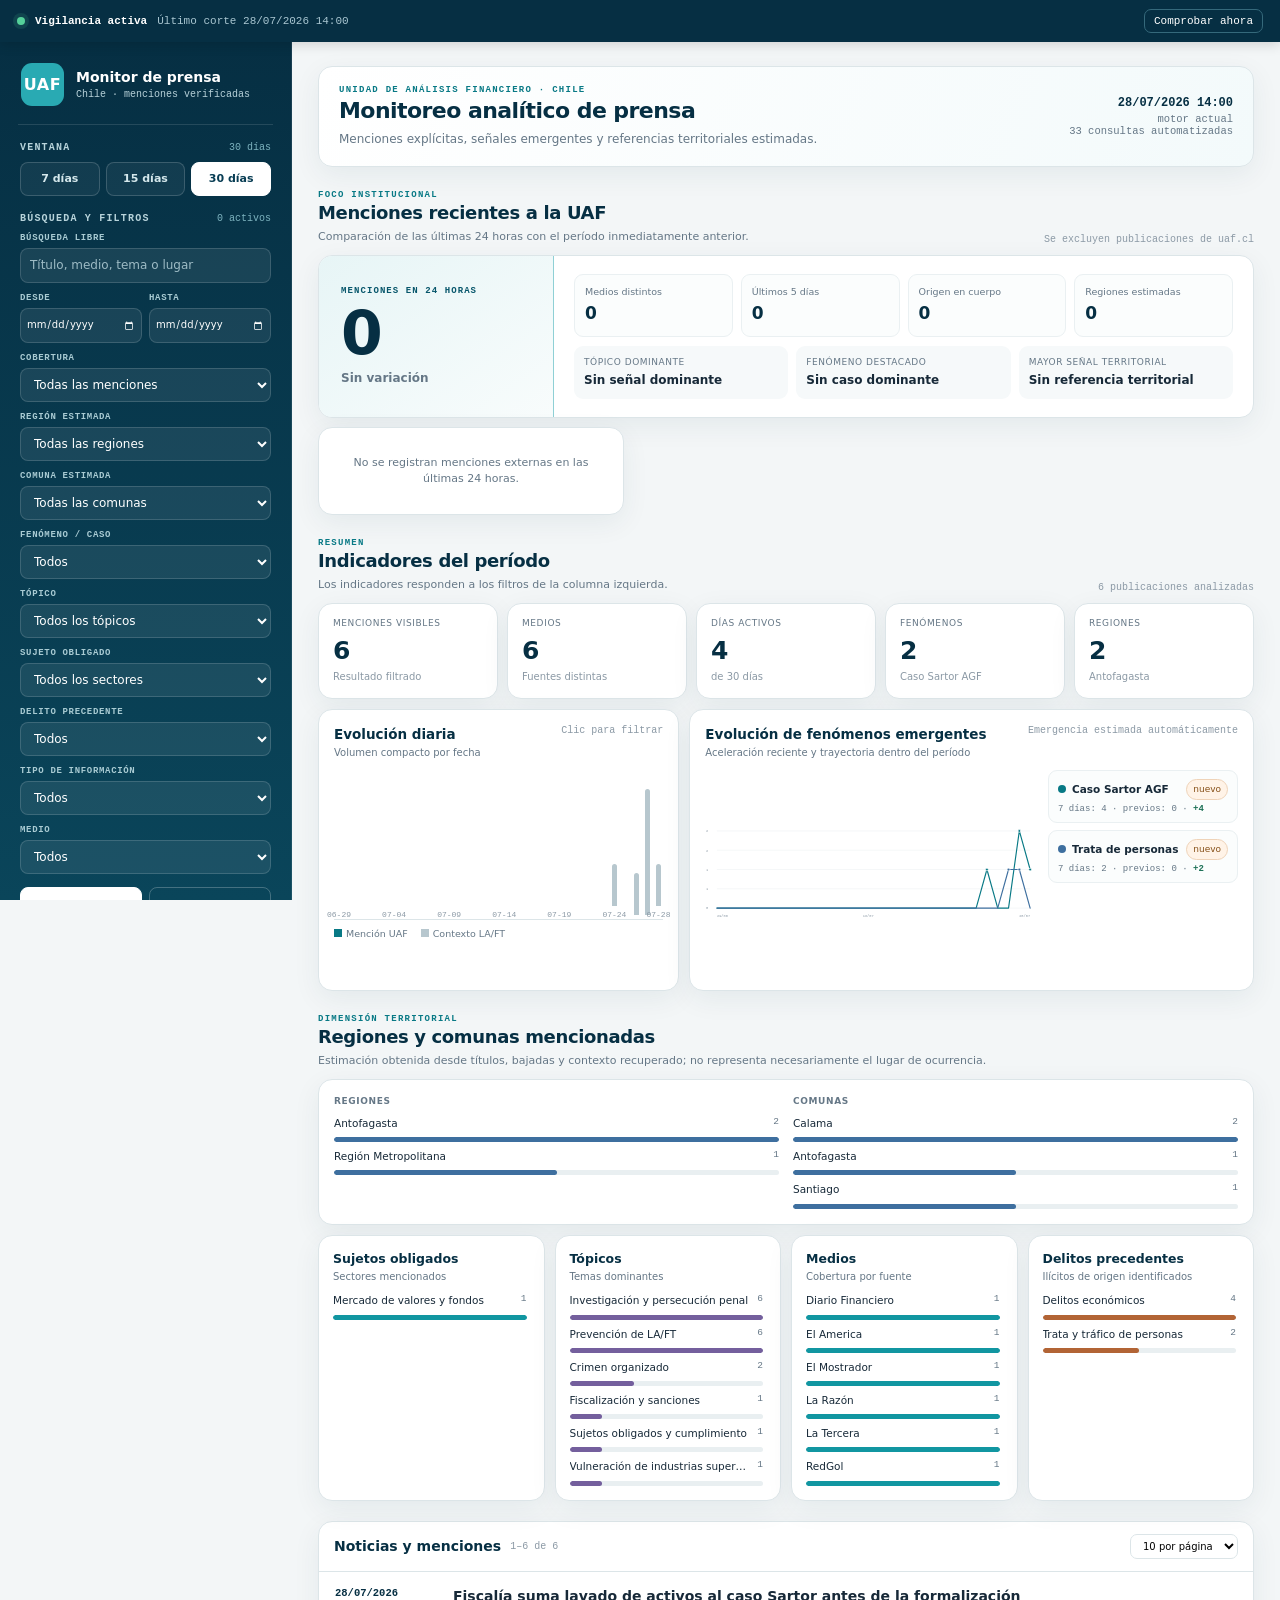
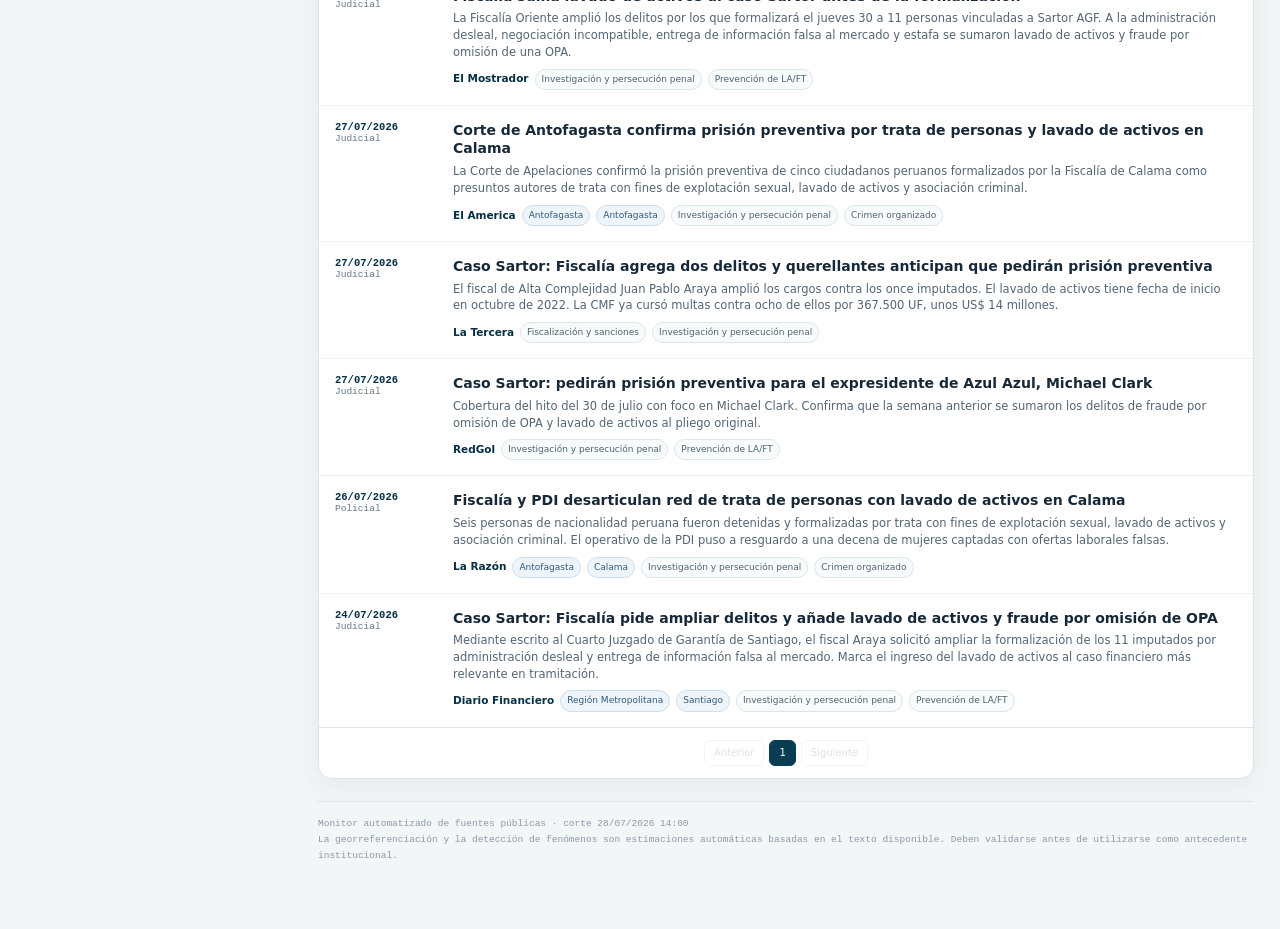
==== commit 5a123cc2: "Add files via upload" ====
--- a/index.html
+++ b/index.html
@@ -4,154 +4,252 @@
 <meta charset="UTF-8">
 <meta name="viewport" content="width=device-width,initial-scale=1">
 <meta name="color-scheme" content="light">
-<title>Monitor UAF Chile · Prensa y entorno LA/FT</title>
+<title>Monitor UAF Chile · Prensa</title>
 <style>
 :root{
-  --uaf-950:#082f49;--uaf-900:#0b3f5c;--uaf-800:#07566b;--uaf-700:#087987;
-  --uaf-600:#0b91a0;--uaf-500:#22a9b6;--uaf-200:#bfe3e7;--uaf-100:#e5f4f5;
-  --navy:#16283b;--ink:#1b2b3a;--muted:#607184;--faint:#8a99a8;
-  --paper:#f2f6f7;--surface:#fff;--line:#d6e1e4;--line2:#e7eef0;
-  --red:#b73b45;--amber:#a56b18;--green:#24745c;--blue:#2f6c9b;
-  --shadow:0 10px 30px rgba(8,47,73,.08);--radius:12px;
+  --uaf-950:#062f43;--uaf-900:#083d54;--uaf-800:#07566b;--uaf-700:#087985;
+  --uaf-600:#1196a1;--uaf-500:#29aab3;--uaf-300:#8fd0d5;--uaf-100:#e7f5f6;
+  --ink:#172938;--muted:#657786;--faint:#8b99a5;--paper:#f3f6f7;--surface:#fff;
+  --line:#dce5e8;--line2:#eaf0f2;--red:#b33d49;--amber:#a46918;--green:#1f7258;
+  --blue:#3e6f9f;--purple:#745f9d;--orange:#b26435;--sidebar:292px;
+  --radius:14px;--shadow:0 8px 28px rgba(11,55,75,.065);
   --sans:Inter,ui-sans-serif,system-ui,-apple-system,"Segoe UI",Roboto,Arial,sans-serif;
   --mono:"Cascadia Mono","SFMono-Regular",Consolas,monospace;
 }
-*{box-sizing:border-box}html{scroll-behavior:smooth}body{margin:0;background:var(--paper);color:var(--ink);font-family:var(--sans);line-height:1.5}
-button,input,select{font:inherit}.shell{max-width:1380px;margin:auto;padding:0 22px 70px}
-.statusbar{position:sticky;top:0;z-index:60;background:var(--uaf-950);color:#fff;margin:0 -22px;padding:9px 22px;display:flex;align-items:center;gap:12px;font:12px var(--mono);box-shadow:0 3px 14px rgba(0,0,0,.16)}
-.statusbar .dot{width:8px;height:8px;border-radius:50%;background:#55d49b;box-shadow:0 0 0 4px rgba(85,212,155,.12)}.statusbar .grow{flex:1}.statusbar .muted{color:#a9c4d0}
-.statusbar button{color:#fff;background:transparent;border:1px solid #35677a;padding:5px 10px;cursor:pointer}.statusbar button:hover{background:#124f66}
-.brand{margin:26px 0 18px;background:linear-gradient(110deg,var(--uaf-950),var(--uaf-800));color:#fff;min-height:142px;border-radius:var(--radius);padding:25px 28px;display:flex;justify-content:space-between;align-items:center;gap:24px;box-shadow:var(--shadow);position:relative;overflow:hidden}
-.brand:after{content:"";position:absolute;right:-100px;top:-180px;width:410px;height:410px;border:70px solid rgba(255,255,255,.06);border-radius:50%}.brand-lockup{display:flex;align-items:center;gap:18px;z-index:1}.brand-mark{border-left:7px solid var(--uaf-500);padding:5px 0 5px 17px;font-weight:800;font-size:38px;letter-spacing:.04em;line-height:.9}.brand-name{font-weight:700;font-size:20px}.brand-sub{font-size:13px;color:#c8e3e8;margin-top:5px}.brand-meta{text-align:right;z-index:1;font:12px var(--mono);color:#d8eaee}.brand-meta b{display:block;color:#fff;font-size:14px;margin-bottom:4px}
-.section-title{display:flex;align-items:end;justify-content:space-between;gap:16px;margin:26px 0 12px}.section-title h2{margin:0;color:var(--uaf-950);font-size:21px;letter-spacing:-.02em}.section-title p{margin:4px 0 0;color:var(--muted);font-size:13px}.eyebrow{color:var(--uaf-700);font:700 10px var(--mono);letter-spacing:.14em;text-transform:uppercase}.hint{font:11px var(--mono);color:var(--faint)}
+*{box-sizing:border-box}html{scroll-behavior:smooth}body{margin:0;background:var(--paper);color:var(--ink);font-family:var(--sans);line-height:1.45}
+button,input,select{font:inherit}button{touch-action:manipulation}.hidden{display:none!important}
+.statusbar{height:42px;position:sticky;top:0;z-index:100;background:var(--uaf-950);color:#fff;padding:0 17px;display:flex;align-items:center;gap:10px;font:11px var(--mono);box-shadow:0 2px 12px rgba(0,0,0,.16)}
+.statusbar .dot{width:8px;height:8px;border-radius:50%;background:#54d09a;box-shadow:0 0 0 4px rgba(84,208,154,.13)}.statusbar .grow{flex:1}.statusbar .muted{color:#a9c6d1}.statusbar button{border:1px solid #35697b;background:transparent;color:#fff;border-radius:7px;padding:5px 9px;cursor:pointer}.statusbar button:hover{background:#124e63}
+.mobile-filter{display:none}
+.app{display:grid;grid-template-columns:var(--sidebar) minmax(0,1fr);max-width:1680px;margin:auto;min-height:calc(100vh - 42px)}
+.sidebar{position:sticky;top:42px;height:calc(100vh - 42px);overflow:auto;background:linear-gradient(180deg,var(--uaf-950),#0a455a);color:#fff;border-right:1px solid rgba(255,255,255,.08);padding:21px 18px 24px;scrollbar-width:thin;scrollbar-color:#3b7382 transparent}
+.brand{display:flex;gap:12px;align-items:center;padding:0 3px 18px;border-bottom:1px solid rgba(255,255,255,.12)}.brand-mark{height:43px;width:43px;border-radius:11px;background:var(--uaf-500);display:grid;place-items:center;font-weight:900;letter-spacing:.04em;font-size:16px}.brand h1{font-size:14px;line-height:1.2;margin:0}.brand p{font:10px var(--mono);color:#b7d1d9;margin:4px 0 0}
+.side-section{padding:17px 2px 0}.side-title{display:flex;justify-content:space-between;align-items:center;margin-bottom:9px}.side-title h2{font:700 10px var(--mono);letter-spacing:.12em;text-transform:uppercase;color:#b8d4db;margin:0}.side-title span{font:10px var(--mono);color:#7db3bf}
+.periods{display:grid;grid-template-columns:repeat(3,1fr);gap:6px}.periods button{border:1px solid rgba(255,255,255,.17);background:rgba(255,255,255,.05);color:#d5e8ec;border-radius:8px;padding:8px 4px;font-weight:750;font-size:11px;cursor:pointer}.periods button.active{background:#fff;color:var(--uaf-900);border-color:#fff}.periods button:hover{border-color:#83c7cf}
+.field{display:flex;flex-direction:column;gap:5px;margin-bottom:10px}.field label{font:700 9px var(--mono);letter-spacing:.075em;text-transform:uppercase;color:#a9cbd3}.field input,.field select{width:100%;min-width:0;border:1px solid rgba(255,255,255,.15);background:rgba(255,255,255,.075);color:#fff;border-radius:8px;padding:8px 9px;outline:none;font-size:12px}.field input::placeholder{color:#9ebcc5}.field input:focus,.field select:focus{border-color:#85d0d7;background:rgba(255,255,255,.11)}.field select option{background:#0b455a;color:#fff}.date-grid{display:grid;grid-template-columns:1fr 1fr;gap:7px}.date-grid .field{min-width:0}.date-grid input{font-size:10px;padding:8px 5px;color-scheme:dark}
+.side-actions{display:grid;grid-template-columns:1fr 1fr;gap:7px;margin-top:13px}.btn{border:1px solid rgba(255,255,255,.24);border-radius:8px;padding:9px 10px;background:transparent;color:#fff;font-weight:750;font-size:11px;cursor:pointer}.btn.primary{background:#fff;color:var(--uaf-900);border-color:#fff}.btn:hover{transform:translateY(-1px)}
+.side-result{margin-top:11px;padding:9px 10px;border-radius:9px;background:rgba(255,255,255,.07);font:10px var(--mono);color:#c3dce2}.side-result b{color:#fff;font-size:12px}.side-links{display:grid;gap:7px;margin-top:18px;padding-top:15px;border-top:1px solid rgba(255,255,255,.12)}.side-links a{color:#c7e0e5;text-decoration:none;font-size:11px}.side-links a:hover{color:#fff;text-decoration:underline}
+.main{min-width:0;padding:24px 26px 65px}.main-wrap{max-width:1340px;margin:auto}.top-brand{background:linear-gradient(112deg,#fff,#f3fafb);border:1px solid var(--line);border-radius:var(--radius);padding:18px 20px;display:flex;align-items:center;justify-content:space-between;gap:18px;box-shadow:var(--shadow)}.top-brand h2{margin:0;color:var(--uaf-950);font-size:22px;letter-spacing:-.025em}.top-brand p{margin:4px 0 0;color:var(--muted);font-size:12px}.brand-meta{text-align:right;font:10.5px var(--mono);color:var(--muted)}.brand-meta b{display:block;color:var(--uaf-950);font-size:12px;margin-bottom:3px}
+.section-title{display:flex;align-items:end;justify-content:space-between;gap:14px;margin:23px 0 10px}.section-title h2{margin:0;color:var(--uaf-950);font-size:18px;letter-spacing:-.02em}.section-title p{margin:3px 0 0;color:var(--muted);font-size:11px}.eyebrow{font:700 9px var(--mono);letter-spacing:.14em;text-transform:uppercase;color:var(--uaf-700)}.hint{font:10px var(--mono);color:var(--faint)}
 .card{background:var(--surface);border:1px solid var(--line);border-radius:var(--radius);box-shadow:var(--shadow)}
-.hero{display:grid;grid-template-columns:310px 1fr;overflow:hidden}.hero-score{padding:28px;background:var(--uaf-100);border-right:1px solid var(--uaf-200);display:flex;flex-direction:column;justify-content:center}.hero-score .label{font:700 10px var(--mono);letter-spacing:.13em;text-transform:uppercase;color:var(--uaf-800)}.hero-score .number{font-size:70px;line-height:1;font-weight:800;color:var(--uaf-950);margin:8px 0}.hero-score .trend{font-weight:700}.trend.up{color:var(--red)}.trend.down{color:var(--green)}.trend.flat{color:var(--muted)}
-.hero-body{padding:24px 26px}.hero-kpis{display:grid;grid-template-columns:repeat(4,1fr);gap:1px;background:var(--line2);border:1px solid var(--line2);margin-bottom:18px}.hero-kpi{background:#fff;padding:12px}.hero-kpi span{display:block;color:var(--muted);font-size:11px}.hero-kpi b{font-size:19px;color:var(--uaf-950)}
-.insight-grid{display:grid;grid-template-columns:repeat(4,1fr);gap:10px}.insight{background:#f7fafb;border:1px solid var(--line2);padding:12px;border-radius:8px}.insight label{display:block;color:var(--muted);font-size:10px;text-transform:uppercase;letter-spacing:.07em}.insight b{display:block;margin-top:5px;font-size:13px;color:var(--navy)}
-.five-day{display:flex;align-items:end;gap:8px;height:96px;margin-top:18px;padding-top:12px;border-top:1px solid var(--line2)}.mini-day{flex:1;height:100%;border:0;background:transparent;display:flex;flex-direction:column;justify-content:end;align-items:center;cursor:pointer;color:var(--muted)}.mini-day .bar{width:60%;min-height:3px;background:var(--uaf-500);border-radius:4px 4px 0 0;transition:.2s}.mini-day:hover .bar{background:var(--uaf-800)}.mini-day small{font:10px var(--mono);margin-top:5px}.mini-day strong{font:11px var(--mono);color:var(--uaf-950);margin-bottom:3px}
-.uaf-details{margin-top:12px;display:grid;grid-template-columns:repeat(2,1fr);gap:10px}.uaf-hit{padding:14px 15px}.uaf-hit h3{font-size:14px;margin:4px 0 8px;line-height:1.35}.uaf-hit h3 a{color:var(--uaf-950);text-decoration:none}.uaf-hit h3 a:hover{text-decoration:underline}.meta{font:10.5px var(--mono);color:var(--muted)}
-.tags{display:flex;gap:5px;flex-wrap:wrap;margin-top:9px}.tag{font-size:10px;padding:3px 7px;border-radius:99px;border:1px solid var(--line);background:#f8fbfb;color:#45596b}.tag.uaf{color:var(--uaf-800);background:var(--uaf-100);border-color:var(--uaf-200)}.tag.subject{background:#eef3fa;border-color:#cfdceb;color:#315979}.tag.risk{background:#fff4eb;border-color:#efd6bd;color:#865018}
-.periodbar{display:flex;gap:8px;align-items:center;flex-wrap:wrap;margin:12px 0}.periodbar button{border:1px solid var(--line);background:#fff;color:var(--muted);padding:8px 13px;border-radius:7px;cursor:pointer;font-weight:700;font-size:12px}.periodbar button.active{background:var(--uaf-900);border-color:var(--uaf-900);color:#fff}.periodbar .note{margin-left:auto;color:var(--muted);font-size:12px}
-.metrics{display:grid;grid-template-columns:repeat(6,1fr);gap:10px}.metric{padding:16px;cursor:pointer;transition:.18s}.metric:hover,.metric.active{border-color:var(--uaf-500);transform:translateY(-1px)}.metric span{display:block;color:var(--muted);font-size:10px;text-transform:uppercase;letter-spacing:.07em}.metric b{display:block;font-size:30px;color:var(--uaf-950);margin:4px 0}.metric small{color:var(--faint);font-size:11px}
-.grid2{display:grid;grid-template-columns:1.35fr .65fr;gap:12px}.grid3{display:grid;grid-template-columns:repeat(3,1fr);gap:12px}.panel{padding:18px}.panel-head{display:flex;justify-content:space-between;gap:10px;align-items:start;margin-bottom:12px}.panel h3{margin:0;color:var(--uaf-950);font-size:15px}.panel .sub{color:var(--muted);font-size:11px;margin-top:3px}
-.daily-chart{height:220px;display:flex;align-items:end;gap:4px;border-bottom:1px solid var(--line);padding:8px 2px 0}.day-col{height:100%;flex:1;display:flex;flex-direction:column;justify-content:end;align-items:center;cursor:pointer;min-width:8px}.day-col:hover{background:#f2f8f9}.day-stack{width:72%;display:flex;flex-direction:column;justify-content:end;min-height:2px}.seg{width:100%;min-height:0}.seg.uaf{background:var(--uaf-700)}.seg.ctx{background:#b7c8d0}.day-col .x{font:9px var(--mono);color:var(--faint);margin-top:6px;white-space:nowrap}.day-col.selected{background:var(--uaf-100)}
-.legend{display:flex;gap:16px;margin-top:10px;color:var(--muted);font-size:11px}.legend i{display:inline-block;width:10px;height:10px;margin-right:5px}.legend .u{background:var(--uaf-700)}.legend .c{background:#b7c8d0}
-.week-list{display:grid;gap:7px}.week{display:grid;grid-template-columns:1fr auto;gap:8px;padding:10px 11px;border:1px solid var(--line2);background:#fbfdfd;border-radius:7px;cursor:pointer;text-align:left}.week:hover,.week.active{border-color:var(--uaf-500);background:var(--uaf-100)}.week b{font-size:12px;color:var(--uaf-950)}.week span{font:11px var(--mono);color:var(--muted)}.week .split{grid-column:1/-1;height:5px;display:flex;background:#dbe5e8}.week .split i:first-child{background:var(--uaf-700)}
-.rank{display:grid;gap:9px}.rank-row{display:grid;grid-template-columns:minmax(0,1fr) auto;gap:8px;border:0;background:transparent;padding:0;cursor:pointer;text-align:left;color:inherit}.rank-row:hover .rank-name,.rank-row.active .rank-name{color:var(--uaf-700);font-weight:700}.rank-name{font-size:12px;overflow:hidden;text-overflow:ellipsis;white-space:nowrap}.rank-val{font:11px var(--mono);color:var(--muted)}.rank-track{grid-column:1/-1;height:6px;background:#e8eef0;border-radius:99px;overflow:hidden}.rank-fill{height:100%;background:var(--uaf-600);border-radius:99px}.rank-row.subject .rank-fill{background:var(--blue)}.rank-row.impact .rank-fill{background:var(--amber)}.rank-row.risk .rank-fill{background:var(--amber)}
-.filters{padding:17px;margin-top:12px}.filter-grid{display:grid;grid-template-columns:repeat(4,1fr);gap:10px}.field{display:flex;flex-direction:column;gap:5px}.field label{font:700 9px var(--mono);letter-spacing:.09em;text-transform:uppercase;color:var(--muted)}.field input,.field select{border:1px solid var(--line);background:#fbfdfd;padding:9px 10px;border-radius:6px;color:var(--ink);min-width:0}.field.wide{grid-column:span 2}.filter-actions{display:flex;align-items:center;gap:9px;margin-top:12px}.btn{border:1px solid var(--uaf-800);background:#fff;color:var(--uaf-800);padding:8px 12px;border-radius:6px;cursor:pointer;font-weight:700;font-size:12px}.btn.primary{background:var(--uaf-800);color:#fff}.result-count{margin-left:auto;color:var(--muted);font:11px var(--mono)}.active-filters{display:flex;gap:6px;flex-wrap:wrap;margin-top:10px}.filter-chip{border:1px solid var(--uaf-200);background:var(--uaf-100);color:var(--uaf-900);border-radius:99px;padding:4px 8px;font-size:10px;cursor:pointer}
-.table-card{margin-top:12px;overflow:hidden}.table-toolbar{padding:13px 16px;border-bottom:1px solid var(--line);display:flex;align-items:center;gap:10px}.table-toolbar h3{margin:0;color:var(--uaf-950);font-size:15px}.table-toolbar select{margin-left:auto;border:1px solid var(--line);padding:5px}.news-list{display:grid}.news{display:grid;grid-template-columns:118px 1fr;gap:16px;padding:17px 18px;border-bottom:1px solid var(--line2)}.news:last-child{border-bottom:0}.news-side{font:10.5px var(--mono);color:var(--muted)}.news-side strong{display:block;color:var(--uaf-950);font-size:11px}.news h4{margin:0 0 6px;font-size:16px;line-height:1.35}.news h4 a{color:var(--navy);text-decoration:none}.news h4 a:hover{color:var(--uaf-700);text-decoration:underline}.news p{margin:0;color:#4d6070;font-size:13px;max-width:105ch}.news-footer{display:flex;align-items:center;gap:7px;flex-wrap:wrap;margin-top:9px}.medium{font-weight:700;font-size:12px;color:var(--uaf-950)}
-.pagination{display:flex;justify-content:center;align-items:center;gap:6px;padding:14px;border-top:1px solid var(--line)}.pagination button{border:1px solid var(--line);background:#fff;padding:6px 10px;cursor:pointer;border-radius:5px}.pagination button.active{background:var(--uaf-900);color:#fff;border-color:var(--uaf-900)}.pagination button:disabled{opacity:.4;cursor:default}.empty{padding:35px;text-align:center;color:var(--muted)}
-.social{display:grid;grid-template-columns:repeat(2,1fr);gap:10px}.social-card{padding:14px}.social-card b{display:block;color:var(--uaf-950)}.social-card strong{font-size:24px}.social-card p{font-size:11px;color:var(--muted);margin:3px 0 0}
-footer{margin-top:26px;padding-top:16px;border-top:1px solid var(--line);font:10.5px var(--mono);color:var(--faint);line-height:1.7}
-@media(max-width:1050px){.metrics{grid-template-columns:repeat(3,1fr)}.grid2{grid-template-columns:1fr}.grid3{grid-template-columns:1fr 1fr}.hero{grid-template-columns:260px 1fr}.insight-grid{grid-template-columns:1fr 1fr}.filter-grid{grid-template-columns:1fr 1fr}}
-@media(max-width:720px){.shell{padding:0 12px 50px}.statusbar{margin:0 -12px;padding:8px 12px}.brand{padding:20px;align-items:start}.brand-meta{display:none}.brand-mark{font-size:30px}.hero{grid-template-columns:1fr}.hero-score{border-right:0;border-bottom:1px solid var(--uaf-200)}.hero-kpis{grid-template-columns:1fr 1fr}.uaf-details,.grid3,.social{grid-template-columns:1fr}.metrics{grid-template-columns:1fr 1fr}.filter-grid{grid-template-columns:1fr}.field.wide{grid-column:auto}.news{grid-template-columns:1fr}.periodbar .note{width:100%;margin-left:0}.day-col .x{display:none}}
-@media print{.statusbar,.filters,.periodbar,.pagination{display:none}.shell{max-width:none}.card{box-shadow:none}}
+.hero{display:grid;grid-template-columns:235px 1fr;overflow:hidden}.hero-score{padding:22px;background:linear-gradient(145deg,var(--uaf-100),#f8fcfc);border-right:1px solid var(--uaf-300);display:flex;flex-direction:column;justify-content:center}.hero-score .label{font:700 9px var(--mono);text-transform:uppercase;letter-spacing:.12em;color:var(--uaf-800)}.hero-score .number{font-size:60px;line-height:1;font-weight:850;color:var(--uaf-950);margin:7px 0}.hero-score .trend{font-size:12px;font-weight:750}.trend.up{color:var(--red)}.trend.down{color:var(--green)}.trend.flat{color:var(--muted)}
+.hero-body{padding:18px 20px}.hero-kpis{display:grid;grid-template-columns:repeat(4,1fr);gap:8px}.hero-kpi{border:1px solid var(--line2);border-radius:9px;padding:10px;background:#fbfdfd}.hero-kpi span{display:block;color:var(--muted);font-size:9.5px}.hero-kpi b{display:block;color:var(--uaf-950);font-size:17px;margin-top:2px}.hero-insights{display:grid;grid-template-columns:repeat(3,1fr);gap:8px;margin-top:9px}.hero-insight{padding:10px;border-radius:9px;background:#f6f9fa}.hero-insight label{display:block;color:var(--muted);font-size:9px;text-transform:uppercase;letter-spacing:.06em}.hero-insight b{display:block;margin-top:3px;font-size:12px;color:var(--ink);white-space:nowrap;overflow:hidden;text-overflow:ellipsis}
+.detail-strip{display:grid;grid-template-columns:repeat(3,1fr);gap:9px;margin-top:9px}.uaf-hit{padding:12px 13px}.uaf-hit h3{font-size:12.5px;line-height:1.35;margin:4px 0 7px}.uaf-hit h3 a{color:var(--uaf-950);text-decoration:none}.uaf-hit h3 a:hover{text-decoration:underline}.meta{font:9.5px var(--mono);color:var(--muted)}
+.tags{display:flex;gap:5px;flex-wrap:wrap;margin-top:8px}.tag{font-size:9px;padding:3px 6px;border-radius:99px;border:1px solid var(--line);background:#f8fbfb;color:#506270}.tag.uaf{color:var(--uaf-800);background:var(--uaf-100);border-color:var(--uaf-300)}.tag.geo{color:#315a7c;background:#edf4fa;border-color:#cfdeeb}.tag.new{color:#865018;background:#fff3e7;border-color:#efd3b8}
+.metrics{display:grid;grid-template-columns:repeat(5,1fr);gap:9px}.metric{padding:13px 14px;min-width:0}.metric span{display:block;color:var(--muted);font-size:9px;text-transform:uppercase;letter-spacing:.065em}.metric b{display:block;font-size:25px;color:var(--uaf-950);margin:3px 0 1px}.metric small{display:block;color:var(--faint);font-size:10px;white-space:nowrap;overflow:hidden;text-overflow:ellipsis}
+.analytics-grid{display:grid;grid-template-columns:.8fr 1.25fr;gap:10px;margin-top:10px}.panel{padding:15px;min-width:0}.panel-head{display:flex;justify-content:space-between;gap:10px;align-items:flex-start;margin-bottom:9px}.panel h3{margin:0;color:var(--uaf-950);font-size:13.5px}.panel .sub{color:var(--muted);font-size:10px;margin-top:2px}
+.daily-chart{height:150px;display:flex;align-items:end;gap:3px;border-bottom:1px solid var(--line);padding:6px 1px 0}.day-col{height:100%;flex:1;min-width:5px;border:0;background:transparent;padding:0;color:inherit;display:flex;flex-direction:column;justify-content:flex-end;align-items:center;cursor:pointer}.day-col:hover,.day-col.selected{background:var(--uaf-100)}.day-stack{width:70%;display:flex;flex-direction:column;justify-content:flex-end;min-height:2px;border-radius:3px 3px 0 0;overflow:hidden}.seg{display:block;width:100%}.seg.uaf{background:var(--uaf-700)}.seg.ctx{background:#b7c7ce}.day-col .x{font:8px var(--mono);color:var(--faint);margin-top:4px;white-space:nowrap}.legend{display:flex;gap:13px;margin-top:7px;color:var(--muted);font-size:9.5px}.legend i{display:inline-block;width:8px;height:8px;margin-right:4px}.legend .u{background:var(--uaf-700)}.legend .c{background:#b7c7ce}
+.emerging-wrap{display:grid;grid-template-columns:minmax(0,1fr) 190px;gap:12px;align-items:stretch}.emerging-chart{min-height:190px}.emerging-chart svg{display:block;width:100%;height:205px;overflow:visible}.chart-grid{stroke:#e8eef0;stroke-width:1}.chart-axis{fill:var(--faint);font:8px var(--mono)}.series-dot{stroke:#fff;stroke-width:1.5}.emerging-list{display:grid;gap:7px;align-content:start}.emerging-item{border:1px solid var(--line2);background:#fbfdfd;border-radius:9px;padding:8px 9px;cursor:pointer;text-align:left;color:inherit}.emerging-item:hover,.emerging-item.active{border-color:var(--uaf-500);background:var(--uaf-100)}.emerging-item .top{display:flex;gap:6px;align-items:center}.series-key{width:8px;height:8px;border-radius:50%;flex:0 0 auto}.emerging-item b{font-size:10.5px;line-height:1.25;flex:1}.emerging-item small{display:block;margin-top:4px;color:var(--muted);font:9px var(--mono)}.accel{font:800 9px var(--mono);color:var(--green)}.accel.negative{color:var(--red)}
+.geo-grid{display:grid;grid-template-columns:1fr 1fr;gap:14px}.geo-block h4{margin:0 0 8px;color:var(--muted);font-size:9px;text-transform:uppercase;letter-spacing:.07em}.rank{display:grid;gap:7px}.rank-row{display:grid;grid-template-columns:minmax(0,1fr) auto;gap:6px;border:0;background:transparent;padding:0;cursor:pointer;text-align:left;color:inherit}.rank-row:hover .rank-name,.rank-row.active .rank-name{color:var(--uaf-700);font-weight:750}.rank-name{font-size:10.5px;overflow:hidden;text-overflow:ellipsis;white-space:nowrap}.rank-val{font:9.5px var(--mono);color:var(--muted)}.rank-track{grid-column:1/-1;height:5px;background:#e9eff1;border-radius:99px;overflow:hidden}.rank-fill{display:block;height:100%;background:var(--uaf-600);border-radius:99px}.rank-row.geo .rank-fill{background:var(--blue)}.rank-row.topic .rank-fill{background:var(--purple)}.rank-row.risk .rank-fill{background:var(--orange)}
+.rank-grid{display:grid;grid-template-columns:repeat(4,1fr);gap:10px;margin-top:10px}.rank-panel{padding:14px}.rank-panel .rank{max-height:235px;overflow:auto;padding-right:3px}.rank-panel h3{font-size:12.5px}
+.active-filters{display:flex;gap:5px;flex-wrap:wrap;margin:10px 0}.filter-chip{border:1px solid var(--uaf-300);background:var(--uaf-100);color:var(--uaf-900);border-radius:99px;padding:4px 8px;font-size:9.5px;cursor:pointer}
+.table-card{overflow:hidden}.table-toolbar{padding:12px 15px;border-bottom:1px solid var(--line);display:flex;align-items:center;gap:9px}.table-toolbar h3{margin:0;color:var(--uaf-950);font-size:14px}.table-toolbar select{margin-left:auto;border:1px solid var(--line);background:#fff;border-radius:7px;padding:5px 8px;font-size:10px}.news-list{display:grid}.news{display:grid;grid-template-columns:104px 1fr;gap:14px;padding:15px 16px;border-bottom:1px solid var(--line2)}.news:last-child{border-bottom:0}.news-side{font:9.5px var(--mono);color:var(--muted)}.news-side strong{display:block;color:var(--uaf-950);font-size:10.5px}.news h4{margin:0 0 5px;font-size:14px;line-height:1.35}.news h4 a{color:var(--ink);text-decoration:none}.news h4 a:hover{color:var(--uaf-700);text-decoration:underline}.news p{margin:0;color:#536574;font-size:11.5px;max-width:115ch}.news-footer{display:flex;align-items:center;gap:6px;flex-wrap:wrap;margin-top:8px}.medium{font-weight:750;font-size:10.5px;color:var(--uaf-950)}
+.pagination{display:flex;justify-content:center;align-items:center;gap:5px;padding:12px;border-top:1px solid var(--line)}.pagination button{border:1px solid var(--line);background:#fff;padding:5px 9px;cursor:pointer;border-radius:6px;font-size:10px}.pagination button.active{background:var(--uaf-900);color:#fff;border-color:var(--uaf-900)}.pagination button:disabled{opacity:.4;cursor:default}.empty{padding:27px;text-align:center;color:var(--muted);font-size:11px}
+footer{margin-top:22px;padding-top:14px;border-top:1px solid var(--line);font:9.5px var(--mono);color:var(--faint);line-height:1.7}
+@media(max-width:1250px){:root{--sidebar:265px}.rank-grid{grid-template-columns:1fr 1fr}.detail-strip{grid-template-columns:1fr 1fr}.metrics{grid-template-columns:repeat(3,1fr)}.emerging-wrap{grid-template-columns:1fr}.emerging-list{grid-template-columns:repeat(2,1fr)}}
+@media(max-width:900px){.statusbar{padding-left:12px}.mobile-filter{display:inline-block}.app{display:block}.sidebar{position:fixed;z-index:90;left:0;top:42px;width:min(330px,92vw);transform:translateX(-105%);transition:.22s;box-shadow:12px 0 32px rgba(0,0,0,.25)}.sidebar.open{transform:translateX(0)}.main{padding:18px 14px 55px}.analytics-grid{grid-template-columns:1fr}.hero{grid-template-columns:1fr}.hero-score{border-right:0;border-bottom:1px solid var(--uaf-300)}.geo-grid{grid-template-columns:1fr}.top-brand{align-items:flex-start}.brand-meta{display:none}}
+@media(max-width:620px){.main{padding:12px 10px 45px}.top-brand{padding:14px}.top-brand h2{font-size:18px}.hero-kpis{grid-template-columns:1fr 1fr}.hero-insights{grid-template-columns:1fr}.metrics{grid-template-columns:1fr 1fr}.rank-grid,.detail-strip{grid-template-columns:1fr}.emerging-list{grid-template-columns:1fr}.news{grid-template-columns:1fr}.day-col .x{display:none}.section-title .hint{display:none}}
+@media print{.statusbar,.sidebar,.pagination{display:none}.app{display:block}.main{padding:0}.card{box-shadow:none}.main-wrap{max-width:none}}
 </style>
 </head>
 <body>
-<div class="shell">
-  <div class="statusbar"><span class="dot" id="statusDot"></span><b id="statusText">Vigilancia activa</b><span class="muted" id="statusStamp"></span><span class="grow"></span><button id="refreshBtn">Comprobar ahora</button></div>
-
-  <header class="brand">
-    <div class="brand-lockup"><div class="brand-mark">UAF</div><div><div class="brand-name">Unidad de Análisis Financiero · Chile</div><div class="brand-sub">Monitor analítico de prensa y entorno LA/FT/FP</div></div></div>
-    <div class="brand-meta" id="brandMeta"></div>
-  </header>
-
-  <div class="section-title"><div><div class="eyebrow">Foco institucional</div><h2>Menciones a la UAF de Chile</h2><p>Solo apariciones atribuibles a la Unidad de Análisis Financiero de Chile durante las últimas 24 horas.</p></div><span class="hint">Validación geográfica reforzada</span></div>
-  <section class="card hero" id="uafHero"></section>
-  <div class="uaf-details" id="uafDetails"></div>
-
-  <div class="section-title"><div><div class="eyebrow">Panorama analítico</div><h2>Noticias UAF, LA/FT y sujetos obligados</h2><p>Cobertura chilena acumulada, incluidos cambios normativos, casos, delitos precedentes y sectores supervisados.</p></div></div>
-  <div class="periodbar" id="periodBar"><button data-period="7">7 días</button><button data-period="15">15 días</button><button data-period="30" class="active">30 días</button><span class="note">Los gráficos y rankings funcionan como filtros.</span></div>
-  <section class="metrics" id="metrics"></section>
-
-  <div class="grid2" style="margin-top:12px">
-    <section class="card panel"><div class="panel-head"><div><h3>Evolución diaria</h3><div class="sub">UAF de Chile directa versus contexto LA/FT general</div></div><span class="hint">Clic en un día para filtrar</span></div><div id="dailyChart"></div></section>
-    <section class="card panel"><div class="panel-head"><div><h3>Vista semanal</h3><div class="sub">Agrupación dentro del período seleccionado</div></div><span class="hint">Clic para aplicar rango</span></div><div class="week-list" id="weeks"></div></section>
-  </div>
-
-  <div class="grid3" style="margin-top:12px">
-    <section class="card panel"><div class="panel-head"><div><h3>Sujetos obligados</h3><div class="sub">Sectores afectados, regulados o utilizados</div></div></div><div class="rank" id="rankSubjects"></div></section>
-    <section class="card panel"><div class="panel-head"><div><h3>Tipo de impacto sectorial</h3><div class="sub">Regulación, cumplimiento o vulneración</div></div></div><div class="rank" id="rankImpacts"></div></section>
-    <section class="card panel"><div class="panel-head"><div><h3>Tópicos</h3><div class="sub">Temas dominantes del período</div></div></div><div class="rank" id="rankTopics"></div></section>
-  </div>
-
-  <div class="grid3" style="margin-top:12px">
-    <section class="card panel"><div class="panel-head"><div><h3>Medios</h3><div class="sub">Ranking de cobertura</div></div></div><div class="rank" id="rankMedia"></div></section>
-    <section class="card panel"><div class="panel-head"><div><h3>Casos y fenómenos</h3><div class="sub">Clasificación temática</div></div></div><div class="rank" id="rankPhenomena"></div></section>
-    <section class="card panel"><div class="panel-head"><div><h3>Delitos precedentes</h3><div class="sub">Ilícitos de origen identificados</div></div></div><div class="rank" id="rankPrecedents"></div></section>
-  </div>
-
-  <section class="card filters">
-    <div class="filter-grid">
-      <div class="field"><label>Desde</label><input type="date" id="fStart"></div>
-      <div class="field"><label>Hasta</label><input type="date" id="fEnd"></div>
-      <div class="field"><label>Cobertura</label><select id="fCoverage"><option value="">UAF y contexto LA/FT</option><option value="uaf">Mención UAF Chile</option><option value="contexto">Contexto LA/FT general</option></select></div>
+<div class="statusbar">
+  <button class="mobile-filter" id="mobileFilterBtn" aria-label="Abrir filtros">☰ Filtros</button>
+  <span class="dot" id="statusDot"></span><b id="statusText">Vigilancia activa</b><span class="muted" id="statusStamp"></span><span class="grow"></span><button id="refreshBtn">Comprobar ahora</button>
+</div>
+<div class="app">
+  <aside class="sidebar" id="sidebar">
+    <div class="brand"><div class="brand-mark">UAF</div><div><h1>Monitor de prensa</h1><p>Chile · menciones verificadas</p></div></div>
+    <section class="side-section">
+      <div class="side-title"><h2>Ventana</h2><span id="periodLabel">30 días</span></div>
+      <div class="periods"><button data-period="7">7 días</button><button data-period="15">15 días</button><button data-period="30" class="active">30 días</button></div>
+    </section>
+    <section class="side-section">
+      <div class="side-title"><h2>Búsqueda y filtros</h2><span id="filterCount">0 activos</span></div>
+      <div class="field"><label>Búsqueda libre</label><input type="search" id="fQuery" placeholder="Título, medio, tema o lugar"></div>
+      <div class="date-grid"><div class="field"><label>Desde</label><input type="date" id="fStart"></div><div class="field"><label>Hasta</label><input type="date" id="fEnd"></div></div>
+      <div class="field"><label>Cobertura</label><select id="fCoverage"><option value="">Todas las menciones</option><option value="uaf">Mención UAF Chile</option><option value="contexto">Contexto LA/FT general</option></select></div>
+      <div class="field"><label>Región estimada</label><select id="fRegion"><option value="">Todas las regiones</option></select></div>
+      <div class="field"><label>Comuna estimada</label><select id="fCommune"><option value="">Todas las comunas</option></select></div>
+      <div class="field"><label>Fenómeno / caso</label><select id="fPhenomenon"><option value="">Todos</option></select></div>
+      <div class="field"><label>Tópico</label><select id="fTopic"><option value="">Todos</option></select></div>
       <div class="field"><label>Sujeto obligado</label><select id="fSubject"><option value="">Todos los sectores</option></select></div>
-      <div class="field"><label>Impacto sectorial</label><select id="fImpact"><option value="">Todos los impactos</option></select></div>
-      <div class="field"><label>Tópico</label><select id="fTopic"><option value="">Todos los tópicos</option></select></div>
-      <div class="field"><label>Fenómeno / caso</label><select id="fPhenomenon"><option value="">Todos</option></select></div>
+      <div class="field"><label>Delito precedente</label><select id="fPrecedent"><option value="">Todos</option></select></div>
       <div class="field"><label>Tipo de información</label><select id="fNature"><option value="">Todos</option></select></div>
       <div class="field"><label>Medio</label><select id="fMedium"><option value="">Todos</option></select></div>
-      <div class="field"><label>Validación UAF</label><select id="fConfidence"><option value="">Cualquier validación</option><option value="alta">Confianza alta</option><option value="media">Confianza media (revisar)</option></select></div>
-      <div class="field"><label>Nivel de fuente</label><select id="fSource"><option value="">Todos los niveles</option></select></div>
-      <div class="field wide"><label>Búsqueda</label><input type="search" id="fQuery" placeholder="Título, resumen, medio, tópico o sector"></div>
+      <div class="side-actions"><button class="btn primary" id="applyBtn">Aplicar</button><button class="btn" id="clearBtn">Limpiar</button></div>
+      <div class="side-result" id="resultCount"><b>0</b> publicaciones visibles</div>
+    </section>
+    <div class="side-links"><a href="auditoria.html">Abrir auditoría de cobertura →</a><a href="#newsSection" id="jumpNews">Ir a noticias →</a></div>
+  </aside>
+
+  <main class="main"><div class="main-wrap">
+    <header class="top-brand"><div><div class="eyebrow">Unidad de Análisis Financiero · Chile</div><h2>Monitoreo analítico de prensa</h2><p>Menciones explícitas, señales emergentes y referencias territoriales estimadas.</p></div><div class="brand-meta" id="brandMeta"></div></header>
+
+    <div class="section-title"><div><div class="eyebrow">Foco institucional</div><h2>Menciones recientes a la UAF</h2><p>Comparación de las últimas 24 horas con el período inmediatamente anterior.</p></div><span class="hint">Se excluyen publicaciones de uaf.cl</span></div>
+    <section class="card hero" id="uafHero"></section>
+    <div class="detail-strip" id="uafDetails"></div>
+
+    <div class="section-title"><div><div class="eyebrow">Resumen</div><h2>Indicadores del período</h2><p>Los indicadores responden a los filtros de la columna izquierda.</p></div><span class="hint" id="analyticsRange"></span></div>
+    <section class="metrics" id="metrics"></section>
+
+    <div class="analytics-grid">
+      <section class="card panel"><div class="panel-head"><div><h3>Evolución diaria</h3><div class="sub">Volumen compacto por fecha</div></div><span class="hint">Clic para filtrar</span></div><div id="dailyChart"></div></section>
+      <section class="card panel"><div class="panel-head"><div><h3>Evolución de fenómenos emergentes</h3><div class="sub">Aceleración reciente y trayectoria dentro del período</div></div><span class="hint">Emergencia estimada automáticamente</span></div><div id="emergingChart"></div></section>
     </div>
-    <div class="filter-actions"><button class="btn primary" id="applyBtn">Aplicar</button><button class="btn" id="clearBtn">Limpiar filtros</button><span class="result-count" id="resultCount"></span></div>
+
+    <div class="section-title"><div><div class="eyebrow">Dimensión territorial</div><h2>Regiones y comunas mencionadas</h2><p>Estimación obtenida desde títulos, bajadas y contexto recuperado; no representa necesariamente el lugar de ocurrencia.</p></div></div>
+    <section class="card panel"><div class="geo-grid"><div class="geo-block"><h4>Regiones</h4><div class="rank" id="rankRegions"></div></div><div class="geo-block"><h4>Comunas</h4><div class="rank" id="rankCommunes"></div></div></div></section>
+
+    <div class="rank-grid">
+      <section class="card panel rank-panel"><div class="panel-head"><div><h3>Sujetos obligados</h3><div class="sub">Sectores mencionados</div></div></div><div class="rank" id="rankSubjects"></div></section>
+      <section class="card panel rank-panel"><div class="panel-head"><div><h3>Tópicos</h3><div class="sub">Temas dominantes</div></div></div><div class="rank" id="rankTopics"></div></section>
+      <section class="card panel rank-panel"><div class="panel-head"><div><h3>Medios</h3><div class="sub">Cobertura por fuente</div></div></div><div class="rank" id="rankMedia"></div></section>
+      <section class="card panel rank-panel"><div class="panel-head"><div><h3>Delitos precedentes</h3><div class="sub">Ilícitos de origen identificados</div></div></div><div class="rank" id="rankPrecedents"></div></section>
+    </div>
+
     <div class="active-filters" id="activeFilters"></div>
-  </section>
-
-  <section class="card table-card"><div class="table-toolbar"><h3>Noticias y menciones</h3><span class="hint" id="tableRange"></span><select id="pageSize"><option value="10">10 por página</option><option value="20">20 por página</option><option value="50">50 por página</option></select></div><div class="news-list" id="newsList"></div><div class="pagination" id="pagination"></div></section>
-
-  <section id="socialSection" style="display:none"><div class="section-title"><div><div class="eyebrow">Acceso automatizado disponible</div><h2>Señal social complementaria</h2><p>Solo plataformas consultables mediante API o endpoint público.</p></div></div><div class="social" id="socialCards"></div></section>
-
-  <footer id="footer"></footer>
+    <section class="card table-card" id="newsSection"><div class="table-toolbar"><h3>Noticias y menciones</h3><span class="hint" id="tableRange"></span><select id="pageSize"><option value="10">10 por página</option><option value="20">20 por página</option><option value="50">50 por página</option></select></div><div class="news-list" id="newsList"></div><div class="pagination" id="pagination"></div></section>
+    <footer id="footer"></footer>
+  </div></main>
 </div>
 <script>
-const FALLBACK={"generado":"2026-07-28T14:00:00-04:00","generado_legible":"28/07/2026 14:00","ventana":{"dias":["2026-06-29","2026-06-30","2026-07-01","2026-07-02","2026-07-03","2026-07-04","2026-07-05","2026-07-06","2026-07-07","2026-07-08","2026-07-09","2026-07-10","2026-07-11","2026-07-12","2026-07-13","2026-07-14","2026-07-15","2026-07-16","2026-07-17","2026-07-18","2026-07-19","2026-07-20","2026-07-21","2026-07-22","2026-07-23","2026-07-24","2026-07-25","2026-07-26","2026-07-27","2026-07-28"],"hoy":"2026-07-28","largo":30},"metricas":{"uaf_portada":{"menciones_24h":0,"menciones_previas_24h":0,"diferencia":0,"variacion_pct":null,"direccion":"estable","menciones_5d":0,"medios_24h":0,"medios_5d":0,"topicos_24h":[],"fenomenos_24h":[],"naturalezas_24h":[],"tipos_medio_24h":[],"medios_ranking_24h":[],"sujetos_obligados_24h":[],"detalle":[]},"uaf_total":0,"uaf_prensa":0,"uaf_social":0,"uaf_donde":[],"contexto_total":6,"volumen":6,"volumen_hoy":1,"dias_con_actividad":4,"dias_ventana":30,"medios_unicos":6,"casos_activos":2,"precedentes_distintos":2,"fenomenos":[{"clave":"sartor","label":"Caso Sartor AGF","n":4},{"clave":"trata","label":"Trata de personas","n":2}],"precedentes":[{"clave":"economicos","label":"Delitos económicos","n":4},{"clave":"trata","label":"Trata y tráfico de personas","n":2}],"naturalezas":[{"clave":"judicial","label":"Judicial","n":5},{"clave":"policial","label":"Policial","n":1}],"topicos":[{"clave":"investigacion_penal","label":"Investigación y persecución penal","n":6},{"clave":"prevencion","label":"Prevención de LA/FT","n":6},{"clave":"crimen_organizado","label":"Crimen organizado","n":2},{"clave":"fiscalizacion","label":"Fiscalización y sanciones","n":1},{"clave":"sujetos_obligados","label":"Sujetos obligados y cumplimiento","n":1},{"clave":"vulneracion_sectorial","label":"Vulneración de industrias supervisadas","n":1}],"tipos_medio":[{"clave":"otro","label":"Otro medio digital","n":3},{"clave":"economico","label":"Prensa económica y financiera","n":1},{"clave":"investigacion_digital","label":"Medio digital o de investigación","n":1},{"clave":"prensa_nacional","label":"Prensa nacional","n":1}],"medios":[{"clave":"Diario Financiero","label":"Diario Financiero","n":1},{"clave":"El America","label":"El America","n":1},{"clave":"El Mostrador","label":"El Mostrador","n":1},{"clave":"La Razón","label":"La Razón","n":1},{"clave":"La Tercera","label":"La Tercera","n":1},{"clave":"RedGol","label":"RedGol","n":1}],"sujetos_obligados":[{"clave":"mercado_valores_fondos","label":"Mercado de valores y fondos","n":1}],"impactos_sujeto":[{"clave":"cambio_industria","label":"Cambio relevante en la industria","n":1},{"clave":"vulneracion_la","label":"Vinculación o vulneración por LA/FT","n":1}],"cronologia":[{"clave":"sartor","label":"Caso Sartor AGF","celdas":[{"dia":"2026-06-29","n":0,"medios":[]},{"dia":"2026-06-30","n":0,"medios":[]},{"dia":"2026-07-01","n":0,"medios":[]},{"dia":"2026-07-02","n":0,"medios":[]},{"dia":"2026-07-03","n":0,"medios":[]},{"dia":"2026-07-04","n":0,"medios":[]},{"dia":"2026-07-05","n":0,"medios":[]},{"dia":"2026-07-06","n":0,"medios":[]},{"dia":"2026-07-07","n":0,"medios":[]},{"dia":"2026-07-08","n":0,"medios":[]},{"dia":"2026-07-09","n":0,"medios":[]},{"dia":"2026-07-10","n":0,"medios":[]},{"dia":"2026-07-11","n":0,"medios":[]},{"dia":"2026-07-12","n":0,"medios":[]},{"dia":"2026-07-13","n":0,"medios":[]},{"dia":"2026-07-14","n":0,"medios":[]},{"dia":"2026-07-15","n":0,"medios":[]},{"dia":"2026-07-16","n":0,"medios":[]},{"dia":"2026-07-17","n":0,"medios":[]},{"dia":"2026-07-18","n":0,"medios":[]},{"dia":"2026-07-19","n":0,"medios":[]},{"dia":"2026-07-20","n":0,"medios":[]},{"dia":"2026-07-21","n":0,"medios":[]},{"dia":"2026-07-22","n":0,"medios":[]},{"dia":"2026-07-23","n":0,"medios":[]},{"dia":"2026-07-24","n":1,"medios":["Diario Financiero"]},{"dia":"2026-07-25","n":0,"medios":[]},{"dia":"2026-07-26","n":0,"medios":[]},{"dia":"2026-07-27","n":2,"medios":["La Tercera","RedGol"]},{"dia":"2026-07-28","n":1,"medios":["El Mostrador"]}],"total":4},{"clave":"trata","label":"Trata de personas","celdas":[{"dia":"2026-06-29","n":0,"medios":[]},{"dia":"2026-06-30","n":0,"medios":[]},{"dia":"2026-07-01","n":0,"medios":[]},{"dia":"2026-07-02","n":0,"medios":[]},{"dia":"2026-07-03","n":0,"medios":[]},{"dia":"2026-07-04","n":0,"medios":[]},{"dia":"2026-07-05","n":0,"medios":[]},{"dia":"2026-07-06","n":0,"medios":[]},{"dia":"2026-07-07","n":0,"medios":[]},{"dia":"2026-07-08","n":0,"medios":[]},{"dia":"2026-07-09","n":0,"medios":[]},{"dia":"2026-07-10","n":0,"medios":[]},{"dia":"2026-07-11","n":0,"medios":[]},{"dia":"2026-07-12","n":0,"medios":[]},{"dia":"2026-07-13","n":0,"medios":[]},{"dia":"2026-07-14","n":0,"medios":[]},{"dia":"2026-07-15","n":0,"medios":[]},{"dia":"2026-07-16","n":0,"medios":[]},{"dia":"2026-07-17","n":0,"medios":[]},{"dia":"2026-07-18","n":0,"medios":[]},{"dia":"2026-07-19","n":0,"medios":[]},{"dia":"2026-07-20","n":0,"medios":[]},{"dia":"2026-07-21","n":0,"medios":[]},{"dia":"2026-07-22","n":0,"medios":[]},{"dia":"2026-07-23","n":0,"medios":[]},{"dia":"2026-07-24","n":0,"medios":[]},{"dia":"2026-07-25","n":0,"medios":[]},{"dia":"2026-07-26","n":1,"medios":["La Razón"]},{"dia":"2026-07-27","n":1,"medios":["El America"]},{"dia":"2026-07-28","n":0,"medios":[]}],"total":2}],"por_dia":{"2026-06-29":{"total":0,"uaf":0,"contexto":0},"2026-06-30":{"total":0,"uaf":0,"contexto":0},"2026-07-01":{"total":0,"uaf":0,"contexto":0},"2026-07-02":{"total":0,"uaf":0,"contexto":0},"2026-07-03":{"total":0,"uaf":0,"contexto":0},"2026-07-04":{"total":0,"uaf":0,"contexto":0},"2026-07-05":{"total":0,"uaf":0,"contexto":0},"2026-07-06":{"total":0,"uaf":0,"contexto":0},"2026-07-07":{"total":0,"uaf":0,"contexto":0},"2026-07-08":{"total":0,"uaf":0,"contexto":0},"2026-07-09":{"total":0,"uaf":0,"contexto":0},"2026-07-10":{"total":0,"uaf":0,"contexto":0},"2026-07-11":{"total":0,"uaf":0,"contexto":0},"2026-07-12":{"total":0,"uaf":0,"contexto":0},"2026-07-13":{"total":0,"uaf":0,"contexto":0},"2026-07-14":{"total":0,"uaf":0,"contexto":0},"2026-07-15":{"total":0,"uaf":0,"contexto":0},"2026-07-16":{"total":0,"uaf":0,"contexto":0},"2026-07-17":{"total":0,"uaf":0,"contexto":0},"2026-07-18":{"total":0,"uaf":0,"contexto":0},"2026-07-19":{"total":0,"uaf":0,"contexto":0},"2026-07-20":{"total":0,"uaf":0,"contexto":0},"2026-07-21":{"total":0,"uaf":0,"contexto":0},"2026-07-22":{"total":0,"uaf":0,"contexto":0},"2026-07-23":{"total":0,"uaf":0,"contexto":0},"2026-07-24":{"total":1,"uaf":0,"contexto":1},"2026-07-25":{"total":0,"uaf":0,"contexto":0},"2026-07-26":{"total":1,"uaf":0,"contexto":1},"2026-07-27":{"total":3,"uaf":0,"contexto":3},"2026-07-28":{"total":1,"uaf":0,"contexto":1}},"semanas":[{"desde":"2026-06-29","hasta":"2026-07-05","total":0,"uaf":0,"contexto":0,"medios":0},{"desde":"2026-07-06","hasta":"2026-07-12","total":0,"uaf":0,"contexto":0,"medios":0},{"desde":"2026-07-13","hasta":"2026-07-19","total":0,"uaf":0,"contexto":0,"medios":0},{"desde":"2026-07-20","hasta":"2026-07-26","total":2,"uaf":0,"contexto":2,"medios":2},{"desde":"2026-07-27","hasta":"2026-07-28","total":4,"uaf":0,"contexto":4,"medios":4}],"rankings_30d":{"medios":[{"clave":"Diario Financiero","label":"Diario Financiero","n":1},{"clave":"El America","label":"El America","n":1},{"clave":"El Mostrador","label":"El Mostrador","n":1},{"clave":"La Razón","label":"La Razón","n":1},{"clave":"La Tercera","label":"La Tercera","n":1},{"clave":"RedGol","label":"RedGol","n":1}],"fenomenos":[{"clave":"sartor","label":"Caso Sartor AGF","n":4},{"clave":"trata","label":"Trata de personas","n":2}],"precedentes":[{"clave":"economicos","label":"Delitos económicos","n":4},{"clave":"trata","label":"Trata y tráfico de personas","n":2}],"sujetos_obligados":[{"clave":"mercado_valores_fondos","label":"Mercado de valores y fondos","n":1}],"impactos_sujeto":[{"clave":"cambio_industria","label":"Cambio relevante en la industria","n":1},{"clave":"vulneracion_la","label":"Vinculación o vulneración por LA/FT","n":1}]},"plataformas":[{"id":"reddit","nombre":"Reddit","estado":"monitoreado","nota":"Consulta pública JSON en r/chile; puede estar sujeta a límites de la plataforma.","menciones":0,"menciones_uaf":0,"interacciones":0},{"id":"bluesky","nombre":"Bluesky","estado":"monitoreado","nota":"API pública de búsqueda de publicaciones, sin autenticación.","menciones":0,"menciones_uaf":0,"interacciones":0}],"social_total":0,"social_monitoreadas":2,"social_sin_acceso":0},"prensa":[{"id":"a1","canal":"prensa","fecha":"2026-07-28","hora":"04:00","medio":"El Mostrador","titulo":"Fiscalía suma lavado de activos al caso Sartor antes de la formalización","resumen":"La Fiscalía Oriente amplió los delitos por los que formalizará el jueves 30 a 11 personas vinculadas a Sartor AGF. A la administración desleal, negociación incompatible, entrega de información falsa al mercado y estafa se sumaron lavado de activos y fraude por omisión de una OPA.","link":"https://www.elmostrador.cl/noticias/multimedia/clic-am/2026/07/28/clicam-fiscalia-suma-lavado-de-activos-al-caso-sartor-y-chile-negocia-aranceles/","fenomeno":"sartor","fenomeno_label":"Caso Sartor AGF","naturaleza":"judicial","naturaleza_label":"Judicial","precedentes":["economicos"],"precedentes_label":["Delitos económicos"],"uaf":false,"nucleo":true,"plataforma":null,"interacciones":0,"fecha_iso":"2026-07-28T04:00:00-04:00","topicos":["investigacion_penal","prevencion","sujetos_obligados","vulneracion_sectorial"],"tipo_medio":"investigacion_digital","topicos_label":["Investigación y persecución penal","Prevención de LA/FT","Sujetos obligados y cumplimiento","Vulneración de industrias supervisadas"],"tipo_medio_label":"Medio digital o de investigación","uaf_chile":false,"uaf_confianza":"sin_mencion","uaf_motivos":[],"sujetos_obligados":["mercado_valores_fondos"],"sujetos_obligados_label":["Mercado de valores y fondos"],"impactos_sujeto":["vulneracion_la","cambio_industria"],"impactos_sujeto_label":["Vinculación o vulneración por LA/FT","Cambio relevante en la industria"]},{"id":"a3","canal":"prensa","fecha":"2026-07-27","hora":"18:31","medio":"El America","titulo":"Corte de Antofagasta confirma prisión preventiva por trata de personas y lavado de activos en Calama","resumen":"La Corte de Apelaciones confirmó la prisión preventiva de cinco ciudadanos peruanos formalizados por la Fiscalía de Calama como presuntos autores de trata con fines de explotación sexual, lavado de activos y asociación criminal.","link":"https://elamerica.cl/2026/07/27/prision-efectiva-para-4-peruanos-por-trata-de-personas-y-prostitucion-en-calama/","fenomeno":"trata","fenomeno_label":"Trata de personas","naturaleza":"judicial","naturaleza_label":"Judicial","precedentes":["trata"],"precedentes_label":["Trata y tráfico de personas"],"uaf":false,"nucleo":true,"plataforma":null,"interacciones":0,"fecha_iso":"2026-07-27T18:31:00-04:00","topicos":["investigacion_penal","crimen_organizado","prevencion"],"tipo_medio":"otro","topicos_label":["Investigación y persecución penal","Crimen organizado","Prevención de LA/FT"],"tipo_medio_label":"Otro medio digital","uaf_chile":false,"uaf_confianza":"sin_mencion","uaf_motivos":[],"sujetos_obligados":[],"sujetos_obligados_label":[],"impactos_sujeto":[],"impactos_sujeto_label":[]},{"id":"a2","canal":"prensa","fecha":"2026-07-27","hora":"18:00","medio":"La Tercera","titulo":"Caso Sartor: Fiscalía agrega dos delitos y querellantes anticipan que pedirán prisión preventiva","resumen":"El fiscal de Alta Complejidad Juan Pablo Araya amplió los cargos contra los once imputados. El lavado de activos tiene fecha de inicio en octubre de 2022. La CMF ya cursó multas contra ocho de ellos por 367.500 UF, unos US$ 14 millones.","link":"https://www.latercera.com/pulso/noticia/caso-sartor-fiscalia-agrega-dos-nuevos-delitos-a-imputados-y-querellantes-anticipan-que-pediran-prision-preventiva/","fenomeno":"sartor","fenomeno_label":"Caso Sartor AGF","naturaleza":"judicial","naturaleza_label":"Judicial","precedentes":["economicos"],"precedentes_label":["Delitos económicos"],"uaf":false,"nucleo":true,"plataforma":null,"interacciones":0,"fecha_iso":"2026-07-27T18:00:00-04:00","topicos":["fiscalizacion","investigacion_penal","prevencion"],"tipo_medio":"prensa_nacional","topicos_label":["Fiscalización y sanciones","Investigación y persecución penal","Prevención de LA/FT"],"tipo_medio_label":"Prensa nacional","uaf_chile":false,"uaf_confianza":"sin_mencion","uaf_motivos":[],"sujetos_obligados":[],"sujetos_obligados_label":[],"impactos_sujeto":[],"impactos_sujeto_label":[]},{"id":"a4","canal":"prensa","fecha":"2026-07-27","hora":"12:00","medio":"RedGol","titulo":"Caso Sartor: pedirán prisión preventiva para el expresidente de Azul Azul, Michael Clark","resumen":"Cobertura del hito del 30 de julio con foco en Michael Clark. Confirma que la semana anterior se sumaron los delitos de fraude por omisión de OPA y lavado de activos al pliego original.","link":"https://redgol.cl/udechile/formalizacion-en-caso-sartor-pediran-prision-preventiva-para-el-expresidente-de-la-u-michael-clark","fenomeno":"sartor","fenomeno_label":"Caso Sartor AGF","naturaleza":"judicial","naturaleza_label":"Judicial","precedentes":["economicos"],"precedentes_label":["Delitos económicos"],"uaf":false,"nucleo":true,"plataforma":null,"interacciones":0,"fecha_iso":"2026-07-27T12:00:00-04:00","topicos":["investigacion_penal","prevencion"],"tipo_medio":"otro","topicos_label":["Investigación y persecución penal","Prevención de LA/FT"],"tipo_medio_label":"Otro medio digital","uaf_chile":false,"uaf_confianza":"sin_mencion","uaf_motivos":[],"sujetos_obligados":[],"sujetos_obligados_label":[],"impactos_sujeto":[],"impactos_sujeto_label":[]},{"id":"a5","canal":"prensa","fecha":"2026-07-26","hora":"11:00","medio":"La Razón","titulo":"Fiscalía y PDI desarticulan red de trata de personas con lavado de activos en Calama","resumen":"Seis personas de nacionalidad peruana fueron detenidas y formalizadas por trata con fines de explotación sexual, lavado de activos y asociación criminal. El operativo de la PDI puso a resguardo a una decena de mujeres captadas con ofertas laborales falsas.","link":"https://www.larazon.cl/2026/07/26/fiscalia-y-pdi-desarticulan-red-de-trata-de-personas-con-fines-de-explotacion-sexual-que-operaba-en-inmuebles-de-calama/","fenomeno":"trata","fenomeno_label":"Trata de personas","naturaleza":"policial","naturaleza_label":"Policial","precedentes":["trata"],"precedentes_label":["Trata y tráfico de personas"],"uaf":false,"nucleo":true,"plataforma":null,"interacciones":0,"fecha_iso":"2026-07-26T11:00:00-04:00","topicos":["investigacion_penal","crimen_organizado","prevencion"],"tipo_medio":"otro","topicos_label":["Investigación y persecución penal","Crimen organizado","Prevención de LA/FT"],"tipo_medio_label":"Otro medio digital","uaf_chile":false,"uaf_confianza":"sin_mencion","uaf_motivos":[],"sujetos_obligados":[],"sujetos_obligados_label":[],"impactos_sujeto":[],"impactos_sujeto_label":[]},{"id":"a6","canal":"prensa","fecha":"2026-07-24","hora":"15:30","medio":"Diario Financiero","titulo":"Caso Sartor: Fiscalía pide ampliar delitos y añade lavado de activos y fraude por omisión de OPA","resumen":"Mediante escrito al Cuarto Juzgado de Garantía de Santiago, el fiscal Araya solicitó ampliar la formalización de los 11 imputados por administración desleal y entrega de información falsa al mercado. Marca el ingreso del lavado de activos al caso financiero más relevante en tramitación.","link":"https://www.df.cl/mercados/fondos-de-inversion/caso-sartor-fiscalia-pide-ampliar-delitos-para-formalizacion-y-anade","fenomeno":"sartor","fenomeno_label":"Caso Sartor AGF","naturaleza":"judicial","naturaleza_label":"Judicial","precedentes":["economicos"],"precedentes_label":["Delitos económicos"],"uaf":false,"nucleo":true,"plataforma":null,"interacciones":0,"fecha_iso":"2026-07-24T15:30:00-04:00","topicos":["investigacion_penal","prevencion"],"tipo_medio":"economico","topicos_label":["Investigación y persecución penal","Prevención de LA/FT"],"tipo_medio_label":"Prensa económica y financiera","uaf_chile":false,"uaf_confianza":"sin_mencion","uaf_motivos":[],"sujetos_obligados":[],"sujetos_obligados_label":[],"impactos_sujeto":[],"impactos_sujeto_label":[]}],"social":[],"nuevos":0,"consultas":33};
-let D=FALLBACK;
-let state={period:30,start:'',end:'',coverage:'',subject:'',impact:'',topic:'',phenomenon:'',nature:'',medium:'',precedent:'',confidence:'',source:'',q:'',page:1,pageSize:10};
-const $=id=>document.getElementById(id);const esc=s=>String(s??'').replace(/[&<>"']/g,c=>({'&':'&amp;','<':'&lt;','>':'&gt;','"':'&quot;',"'":'&#39;'}[c]));
-const safeUrl=u=>{const v=String(u??'').trim();return /^https?:\/\//i.test(v)?esc(v):'#'};
-const dt=r=>{const x=r.fecha_iso||`${r.fecha}T${r.hora||'00:00'}:00-04:00`;const d=new Date(x);return isNaN(d)?new Date(`${r.fecha}T00:00:00`):d};
-const iso=d=>{const x=new Date(d);return `${x.getFullYear()}-${String(x.getMonth()+1).padStart(2,'0')}-${String(x.getDate()).padStart(2,'0')}`};
-const dayLabel=s=>new Intl.DateTimeFormat('es-CL',{day:'2-digit',month:'short'}).format(new Date(s+'T12:00:00'));
-const longDate=s=>new Intl.DateTimeFormat('es-CL',{weekday:'short',day:'2-digit',month:'short',year:'numeric'}).format(new Date(s+'T12:00:00'));
-const arr=(r,k)=>Array.isArray(r[k])?r[k]:(r[k]?[r[k]]:[]);
-function periodBounds(){const end=D.ventana?.hoy||iso(new Date());const e=new Date(end+'T12:00:00');e.setDate(e.getDate()-(state.period-1));return [iso(e),end]}
-function baseRows(){const [ps,pe]=periodBounds();return (D.prensa||[]).filter(r=>r.fecha>=ps&&r.fecha<=pe)}
-function filteredRows(){let rows=baseRows();const start=state.start||periodBounds()[0],end=state.end||periodBounds()[1],q=state.q.trim().toLowerCase();return rows.filter(r=>{
-  if(r.fecha<start||r.fecha>end)return false;if(state.coverage==='uaf'&&!r.uaf)return false;if(state.coverage==='contexto'&&r.uaf)return false;
-  if(state.subject&&!arr(r,'sujetos_obligados').includes(state.subject))return false;if(state.impact&&!arr(r,'impactos_sujeto').includes(state.impact))return false;
-  if(state.topic&&!arr(r,'topicos').includes(state.topic))return false;if(state.precedent&&!arr(r,'precedentes').includes(state.precedent))return false;if(state.phenomenon&&r.fenomeno!==state.phenomenon)return false;if(state.nature&&r.naturaleza!==state.nature)return false;if(state.medium&&r.medio!==state.medium)return false;if(state.confidence&&(r.uaf_confianza||'')!==state.confidence)return false;if(state.source&&(r.nivel_fuente||'')!==state.source)return false;
-  if(q){const hay=[r.titulo,r.resumen,r.contexto_uaf,r.medio,r.fenomeno_label,r.naturaleza_label,...arr(r,'topicos_label'),...arr(r,'sujetos_obligados_label'),...arr(r,'impactos_sujeto_label'),...arr(r,'precedentes_label'),r.nivel_fuente_label].join(' ').toLowerCase();if(!hay.includes(q))return false}return true;
- }).sort((a,b)=>dt(b)-dt(a))}
-function count(rows,key,labels={},exclude=[]){const m={};rows.forEach(r=>arr(r,key).forEach((v,i)=>{if(v&&!exclude.includes(v)){m[v]??={key:v,label:(labels[v]||arr(r,key+'_label')[i]||v),n:0};m[v].n++}}));return Object.values(m).sort((a,b)=>b.n-a.n||a.label.localeCompare(b.label,'es'))}
-function topLabel(rows,key,labels={},exclude=[]){return count(rows,key,labels,exclude)[0]?.label||'Sin predominio'}
-function setFilter(kind,value,start,end){if(kind==='range'){state.start=start;state.end=end}else state[kind]=state[kind]===value?'':value;state.page=1;syncControls();render()}
-function renderHero(){const now=new Date(D.generado||Date.now()),c24=new Date(now-24*3600e3),c48=new Date(now-48*3600e3),c5=new Date(now-5*86400e3);const u=(D.prensa||[]).filter(r=>r.uaf&&!r.fuente_institucional);const cur=u.filter(r=>dt(r)>=c24),prev=u.filter(r=>dt(r)>=c48&&dt(r)<c24),five=u.filter(r=>dt(r)>=c5);const diff=cur.length-prev.length;const trend=diff>0?`▲ ${diff} respecto de las 24 h anteriores`:diff<0?`▼ ${Math.abs(diff)} respecto de las 24 h anteriores`:'● Sin variación frente a las 24 h anteriores';const cls=diff>0?'up':diff<0?'down':'flat';
- const days=[];for(let i=4;i>=0;i--){const d=new Date(now);d.setHours(0,0,0,0);d.setDate(d.getDate()-i);const k=iso(d),n=u.filter(r=>r.fecha===k).length;days.push({k,n})}const mx=Math.max(1,...days.map(x=>x.n));
- $('uafHero').innerHTML=`<div class="hero-score"><span class="label">Menciones verificadas · últimas 24 horas</span><div class="number">${cur.length}</div><div class="trend ${cls}">${trend}</div><div class="meta" style="margin-top:9px">Solo UAF o Unidad de Análisis Financiero de Chile</div></div><div class="hero-body"><div class="hero-kpis"><div class="hero-kpi"><span>Medios distintos · 24 h</span><b>${new Set(cur.map(r=>r.medio)).size}</b></div><div class="hero-kpi"><span>Menciones · 5 días</span><b>${five.length}</b></div><div class="hero-kpi"><span>Medios · 5 días</span><b>${new Set(five.map(r=>r.medio)).size}</b></div><div class="hero-kpi"><span>Confianza alta</span><b>${cur.filter(r=>r.uaf_confianza==='alta').length}</b></div></div><div class="insight-grid"><div class="insight"><label>Tópico principal</label><b>${esc(topLabel(cur,'topicos'))}</b></div><div class="insight"><label>Fenómeno / caso</label><b>${esc(topLabel(cur,'fenomeno'))}</b></div><div class="insight"><label>Tipo de información</label><b>${esc(topLabel(cur,'naturaleza'))}</b></div><div class="insight"><label>Tipo de medio</label><b>${esc(topLabel(cur,'tipo_medio'))}</b></div></div><div class="five-day">${days.map(x=>`<button class="mini-day" data-day="${x.k}" title="Filtrar ${longDate(x.k)}"><strong>${x.n}</strong><span class="bar" style="height:${Math.max(3,x.n/mx*66)}px"></span><small>${dayLabel(x.k)}</small></button>`).join('')}</div></div>`;
- $('uafHero').querySelectorAll('[data-day]').forEach(b=>b.onclick=()=>setFilter('range','',b.dataset.day,b.dataset.day));
- $('uafDetails').innerHTML=cur.length?cur.slice(0,6).map(r=>`<article class="card uaf-hit"><div class="meta">${dayLabel(r.fecha)} · ${esc(r.hora)} · ${esc(r.medio)} · validación ${esc(r.uaf_confianza||'media')}${r.nivel_fuente_label?' · '+esc(r.nivel_fuente_label):''}${r.uaf_puntaje?' · puntaje '+esc(r.uaf_puntaje):''}</div><h3><a href="${safeUrl(r.link)}" target="_blank" rel="noopener">${esc(r.titulo)}</a></h3>${r.contexto_uaf?`<p style="margin:8px 0 10px;color:#334e68;font-size:13px">${esc(r.contexto_uaf)}</p>`:''}<div class="tags">${arr(r,'topicos_label').slice(0,2).map(x=>`<span class="tag uaf">${esc(x)}</span>`).join('')}${arr(r,'sujetos_obligados_label').slice(0,2).map(x=>`<span class="tag subject">${esc(x)}</span>`).join('')}<span class="tag">${esc(r.naturaleza_label||'')}</span></div></article>`).join(''):`<div class="card empty" style="grid-column:1/-1">No se detectaron menciones atribuibles a la UAF de Chile en las últimas 24 horas. El monitor mantiene como referencia secundaria la actividad de los últimos cinco días.</div>`;
-}
-function renderMetrics(rows){const u=rows.filter(r=>r.uaf),ctx=rows.filter(r=>!r.uaf),subjects=rows.filter(r=>arr(r,'sujetos_obligados').length);const cards=[['','Noticias del período',rows.length,`${new Set(rows.map(r=>r.medio)).size} medios`],['uaf','Menciones UAF Chile',u.length,'atribución geográfica validada'],['contexto','Contexto LA/FT',ctx.length,'sin mención directa a UAF'],['subjects','Sujetos obligados',subjects.length,`${new Set(subjects.flatMap(r=>arr(r,'sujetos_obligados'))).size} sectores`],['precedents','Delitos precedentes',new Set(rows.flatMap(r=>arr(r,'precedentes')).filter(x=>x!=='indeterminado')).size,'categorías identificadas'],['cases','Casos / fenómenos',new Set(rows.map(r=>r.fenomeno).filter(x=>x&&x!=='otro')).size,'focos activos']];$('metrics').innerHTML=cards.map(([k,l,n,s])=>`<article class="card metric ${state.coverage===k?'active':''}" data-metric="${k}"><span>${l}</span><b>${n}</b><small>${s}</small></article>`).join('');$('metrics').querySelectorAll('[data-metric]').forEach(c=>c.onclick=()=>{const k=c.dataset.metric;if(k==='uaf'||k==='contexto')setFilter('coverage',k);else if(k==='subjects'){state.subject=state.subject?'':count(rows,'sujetos_obligados')[0]?.key||'';state.page=1;syncControls();render()}})}
-function renderDaily(rows){const [start,end]=periodBounds();const days=[];for(let d=new Date(start+'T12:00:00'),e=new Date(end+'T12:00:00');d<=e;d.setDate(d.getDate()+1)){const k=iso(d),rs=rows.filter(r=>r.fecha===k);days.push({k,u:rs.filter(r=>r.uaf).length,c:rs.filter(r=>!r.uaf).length})}const max=Math.max(1,...days.map(x=>x.u+x.c));$('dailyChart').innerHTML=`<div class="daily-chart">${days.map((x,i)=>{const sel=state.start===x.k&&state.end===x.k;return `<div class="day-col ${sel?'selected':''}" data-day="${x.k}" title="${longDate(x.k)} · ${x.u} UAF · ${x.c} contexto"><div class="day-stack" style="height:${Math.max(2,(x.u+x.c)/max*180)}px"><span class="seg uaf" style="height:${x.u/(x.u+x.c||1)*100}%"></span><span class="seg ctx" style="height:${x.c/(x.u+x.c||1)*100}%"></span></div><span class="x">${i%Math.ceil(days.length/8)===0||i===days.length-1?dayLabel(x.k):''}</span></div>`}).join('')}</div><div class="legend"><span><i class="u"></i>UAF Chile directa</span><span><i class="c"></i>Contexto LA/FT</span></div>`;$('dailyChart').querySelectorAll('[data-day]').forEach(c=>c.onclick=()=>setFilter('range','',c.dataset.day,c.dataset.day))}
-function renderWeeks(rows){const [start,end]=periodBounds();const out=[];let cur=[];for(let d=new Date(start+'T12:00:00'),e=new Date(end+'T12:00:00');d<=e;d.setDate(d.getDate()+1)){cur.push(iso(d));if(d.getDay()===0||iso(d)===end){const rs=rows.filter(r=>cur.includes(r.fecha));out.push({a:cur[0],b:cur[cur.length-1],n:rs.length,u:rs.filter(r=>r.uaf).length});cur=[]}}$('weeks').innerHTML=out.map(w=>`<button class="week ${state.start===w.a&&state.end===w.b?'active':''}" data-a="${w.a}" data-b="${w.b}"><b>${dayLabel(w.a)} — ${dayLabel(w.b)}</b><span>${w.n} noticias</span><div class="split"><i style="width:${w.n?w.u/w.n*100:0}%"></i><i style="width:${w.n?(w.n-w.u)/w.n*100:100}%"></i></div></button>`).join('');$('weeks').querySelectorAll('.week').forEach(b=>b.onclick=()=>setFilter('range','',b.dataset.a,b.dataset.b))}
-function rankHTML(rows,key,kind,labelKey,exclude=[]){const data=count(rows,key,{},exclude).slice(0,10),mx=Math.max(1,...data.map(x=>x.n));return data.length?data.map(x=>`<button class="rank-row ${kind} ${state[kind]===x.key?'active':''}" data-kind="${kind}" data-key="${esc(x.key)}"><span class="rank-name" title="${esc(x.label)}">${esc(x.label)}</span><span class="rank-val">${x.n}</span><span class="rank-track"><span class="rank-fill" style="width:${x.n/mx*100}%"></span></span></button>`).join(''):'<div class="empty">Sin datos</div>'}
-function renderRanks(rows){$('rankSubjects').innerHTML=rankHTML(rows,'sujetos_obligados','subject');$('rankImpacts').innerHTML=rankHTML(rows,'impactos_sujeto','impact');$('rankTopics').innerHTML=rankHTML(rows,'topicos','topic');$('rankMedia').innerHTML=rankHTML(rows,'medio','medium');$('rankPhenomena').innerHTML=rankHTML(rows,'fenomeno','phenomenon','', ['otro']);$('rankPrecedents').innerHTML=rankHTML(rows,'precedentes','precedent','',['indeterminado']);document.querySelectorAll('.rank-row').forEach(b=>b.onclick=()=>{const kind=b.dataset.kind;if(kind==='precedent'){state.precedent=state.precedent===b.dataset.key?'':b.dataset.key;state.page=1;render()}else setFilter(kind,b.dataset.key)})}
-function populate(id,rows,key,labelKey){const el=$(id),cur=el.value,vals=count(rows,key);const first=el.options[0].cloneNode(true);el.innerHTML='';el.appendChild(first);vals.forEach(x=>{const o=document.createElement('option');o.value=x.key;o.textContent=x.label;el.appendChild(o)});el.value=cur}
-function populateControls(){const rows=baseRows();populate('fSubject',rows,'sujetos_obligados');populate('fImpact',rows,'impactos_sujeto');populate('fTopic',rows,'topicos');populate('fPhenomenon',rows,'fenomeno');populate('fNature',rows,'naturaleza');populate('fMedium',rows,'medio');populate('fSource',rows,'nivel_fuente')}
-function syncControls(){const [ps,pe]=periodBounds();$('fStart').min=ps;$('fStart').max=pe;$('fEnd').min=ps;$('fEnd').max=pe;$('fStart').value=state.start||ps;$('fEnd').value=state.end||pe;$('fCoverage').value=state.coverage;$('fSubject').value=state.subject;$('fImpact').value=state.impact;$('fTopic').value=state.topic;$('fPhenomenon').value=state.phenomenon;$('fNature').value=state.nature;$('fMedium').value=state.medium;$('fConfidence').value=state.confidence;$('fSource').value=state.source;$('fQuery').value=state.q;$('pageSize').value=state.pageSize;document.querySelectorAll('[data-period]').forEach(b=>b.classList.toggle('active',+b.dataset.period===state.period))}
-function readControls(){state.start=$('fStart').value;state.end=$('fEnd').value;state.coverage=$('fCoverage').value;state.subject=$('fSubject').value;state.impact=$('fImpact').value;state.topic=$('fTopic').value;state.phenomenon=$('fPhenomenon').value;state.nature=$('fNature').value;state.medium=$('fMedium').value;state.confidence=$('fConfidence').value;state.source=$('fSource').value;state.q=$('fQuery').value;state.page=1}
-function activeFilterChips(){const labels={coverage:state.coverage==='uaf'?'UAF Chile':state.coverage==='contexto'?'Contexto LA/FT':'',subject:$('fSubject').selectedOptions[0]?.textContent,impact:$('fImpact').selectedOptions[0]?.textContent,topic:$('fTopic').selectedOptions[0]?.textContent,phenomenon:$('fPhenomenon').selectedOptions[0]?.textContent,nature:$('fNature').selectedOptions[0]?.textContent,medium:state.medium,precedent:state.precedent,confidence:$('fConfidence').selectedOptions[0]?.textContent,source:$('fSource').selectedOptions[0]?.textContent,q:state.q};const chips=[];if(state.start||state.end)chips.push(['range',`${state.start||periodBounds()[0]} → ${state.end||periodBounds()[1]}`]);Object.entries(labels).forEach(([k,v])=>{if(state[k]&&v)chips.push([k,v])});$('activeFilters').innerHTML=chips.map(([k,v])=>`<button class="filter-chip" data-clear="${k}">${esc(v)} ×</button>`).join('');$('activeFilters').querySelectorAll('[data-clear]').forEach(b=>b.onclick=()=>{const k=b.dataset.clear;if(k==='range'){state.start='';state.end=''}else state[k]='';state.page=1;syncControls();render()})}
-function renderNews(rows){const total=rows.length,pages=Math.max(1,Math.ceil(total/state.pageSize));state.page=Math.min(state.page,pages);const a=(state.page-1)*state.pageSize,b=Math.min(total,a+state.pageSize),slice=rows.slice(a,b);$('resultCount').textContent=`${total} resultado${total===1?'':'s'}`;$('tableRange').textContent=total?`${a+1}–${b} de ${total}`:'sin resultados';$('newsList').innerHTML=slice.length?slice.map(r=>`<article class="news"><div class="news-side"><strong>${longDate(r.fecha)}</strong>${esc(r.hora||'')}<br>${r.uaf?'<span class="tag uaf" style="display:inline-block;margin-top:7px">UAF Chile</span>':'Contexto LA/FT'}</div><div><h4><a href="${safeUrl(r.link)}" target="_blank" rel="noopener">${esc(r.titulo)}</a></h4>${(r.uaf&&r.contexto_uaf)?`<p>${esc(r.contexto_uaf)}</p>`:(r.resumen?`<p>${esc(r.resumen)}</p>`:'')}<div class="news-footer"><span class="medium">${esc(r.medio)}</span>${r.uaf&&r.uaf_confianza?`<span class="tag uaf">Validación ${esc(r.uaf_confianza)}</span>`:''}${r.nivel_fuente_label?`<span class="tag">${esc(r.nivel_fuente_label)}</span>`:''}<span class="tag">${esc(r.naturaleza_label||'')}</span>${arr(r,'topicos_label').slice(0,2).map(x=>`<span class="tag">${esc(x)}</span>`).join('')}${arr(r,'sujetos_obligados_label').slice(0,2).map(x=>`<span class="tag subject">${esc(x)}</span>`).join('')}${arr(r,'impactos_sujeto_label').slice(0,1).map(x=>`<span class="tag risk">${esc(x)}</span>`).join('')}${arr(r,'precedentes_label').filter(x=>x!=='No determinado').slice(0,2).map(x=>`<span class="tag risk">${esc(x)}</span>`).join('')}</div></div></article>`).join(''):'<div class="empty">No hay noticias que coincidan con los filtros seleccionados.</div>';
- let html=`<button ${state.page===1?'disabled':''} data-p="${state.page-1}">‹</button>`;for(let p=Math.max(1,state.page-2);p<=Math.min(pages,state.page+2);p++)html+=`<button class="${p===state.page?'active':''}" data-p="${p}">${p}</button>`;html+=`<button ${state.page===pages?'disabled':''} data-p="${state.page+1}">›</button>`;$('pagination').innerHTML=html;$('pagination').querySelectorAll('[data-p]').forEach(b=>b.onclick=()=>{state.page=+b.dataset.p;renderNews(filteredRows());$('newsList').scrollIntoView({behavior:'smooth',block:'start'})})}
-function renderSocial(){const plats=D.metricas?.plataformas||[];if(!plats.length)return;$('socialSection').style.display='block';$('socialCards').innerHTML=plats.map(p=>`<article class="card social-card"><b>${esc(p.nombre)}</b><strong>${p.menciones??0}</strong><p>${esc(p.nota||'')}</p></article>`).join('')}
-function render(){populateControls();syncControls();const rows=filteredRows(),base=baseRows();renderHero();renderMetrics(base);renderDaily(base);renderWeeks(base);renderRanks(rows);activeFilterChips();renderNews(rows);renderSocial();$('brandMeta').innerHTML=`<b>${esc(D.generado_legible||'')}</b>Ventana histórica: ${D.ventana?.largo||30} días<br>${D.consultas||0} consultas automatizadas<br>${esc(D.version_motor||'motor actual')}`;$('statusStamp').textContent=`Último corte ${D.generado_legible||''}`;$('footer').innerHTML=`Monitor automatizado de fuentes públicas · corte ${esc(D.generado_legible||'')}<br>La atribución “UAF Chile” exige una fuente chilena autorizada, contexto LA/FT y excluye unidades extranjeras. Cuando la fuente lo permite, la clasificación analiza también el cuerpo completo del artículo. La clasificación de tópicos, sujetos obligados e impactos es automática y debe validarse antes de citarse.<br>Cobertura técnica: ${D.cobertura_tecnica?.cuerpos_extraidos??0} artículos con cuerpo leído · ${D.cobertura_tecnica?.dominios_con_feed??0} dominios con feed propio · ${D.cobertura_tecnica?.dominios_con_sitemap??0} con news-sitemap · ${D.cobertura_tecnica?.articulos_en_memoria??0} URL en memoria de barrido · robots.txt ${D.cobertura_tecnica?.respeta_robots===false?'no respetado (autorización institucional)':'respetado'}`}
-async function loadData(show=false){try{const r=await fetch(`datos.json?t=${Date.now()}`,{cache:'no-store'});if(!r.ok)throw new Error(r.status);D=await r.json();$('statusDot').style.background='#55d49b';$('statusText').textContent='Vigilancia activa';if(show)$('statusStamp').textContent='Datos comprobados';render()}catch(e){$('statusDot').style.background='#d2a84b';$('statusText').textContent='Vista con último corte disponible';if(show)$('statusStamp').textContent='No se pudo consultar un corte nuevo';render()}}
-document.querySelectorAll('[data-period]').forEach(b=>b.onclick=()=>{state.period=+b.dataset.period;state.start='';state.end='';state.page=1;render()});$('applyBtn').onclick=()=>{readControls();render()};$('clearBtn').onclick=()=>{state={period:state.period,start:'',end:'',coverage:'',subject:'',impact:'',topic:'',phenomenon:'',nature:'',medium:'',precedent:'',confidence:'',source:'',q:'',page:1,pageSize:state.pageSize};render()};$('pageSize').onchange=e=>{state.pageSize=+e.target.value;state.page=1;renderNews(filteredRows())};$('refreshBtn').onclick=()=>loadData(true);$('fQuery').onkeydown=e=>{if(e.key==='Enter'){readControls();render()}};
-render();loadData(false);setInterval(()=>loadData(false),5*60*1000);
+const FALLBACK={"generado":"","generado_legible":"","ventana":{"dias":[],"hoy":"","largo":30},"metricas":{},"prensa":[],"social":[]};
+const $=id=>document.getElementById(id);
+const esc=v=>String(v??'').replace(/[&<>'"]/g,c=>({'&':'&amp;','<':'&lt;','>':'&gt;',"'":'&#39;','"':'&quot;'}[c]));
+const safeUrl=v=>{try{const u=new URL(v,location.href);return /^https?:$/.test(u.protocol)?u.href:'#'}catch{return '#'}};
+const norm=v=>String(v??'').normalize('NFD').replace(/[\u0300-\u036f]/g,'').toLowerCase().replace(/[^a-z0-9ñ]+/g,' ').trim();
+const niceDate=v=>{if(!v)return'';const [y,m,d]=String(v).slice(0,10).split('-');return d&&m&&y?`${d}/${m}/${y}`:v};
+const parseDate=v=>{const d=new Date(String(v||'').length===10?`${v}T12:00:00`:v);return Number.isNaN(d.getTime())?null:d};
+const dateKey=d=>{const z=new Date(d);return `${z.getFullYear()}-${String(z.getMonth()+1).padStart(2,'0')}-${String(z.getDate()).padStart(2,'0')}`};
+const unique=a=>[...new Set((a||[]).filter(Boolean))];
+const genericPhen=p=>{const n=norm(p);return !n||n==='otro'||n.startsWith('otro ')||n==='sin fenomeno'};
+const labelsOf=(r,key)=>{const lab=r[`${key}_label`],raw=r[key];if(Array.isArray(lab))return lab;if(lab)return[lab];if(Array.isArray(raw))return raw;return raw?[raw]:[]};
+
+const REGIONS={
+  'arica y parinacota':'Arica y Parinacota','tarapaca':'Tarapacá','antofagasta':'Antofagasta','atacama':'Atacama','coquimbo':'Coquimbo','valparaiso':'Valparaíso','metropolitana':'Región Metropolitana','region metropolitana':'Región Metropolitana','libertador general bernardo ohiggins':'O’Higgins','ohiggins':'O’Higgins','maule':'Maule','nuble':'Ñuble','biobio':'Biobío','la araucania':'La Araucanía','araucania':'La Araucanía','los rios':'Los Ríos','los lagos':'Los Lagos','aysen':'Aysén','magallanes':'Magallanes'
+};
+const COMMUNES={
+  'arica':['Arica','Arica y Parinacota'],'putre':['Putre','Arica y Parinacota'],'iquique':['Iquique','Tarapacá'],'alto hospicio':['Alto Hospicio','Tarapacá'],'pozo almonte':['Pozo Almonte','Tarapacá'],
+  'antofagasta':['Antofagasta','Antofagasta'],'calama':['Calama','Antofagasta'],'tocopilla':['Tocopilla','Antofagasta'],'mejillones':['Mejillones','Antofagasta'],'san pedro de atacama':['San Pedro de Atacama','Antofagasta'],
+  'copiapo':['Copiapó','Atacama'],'caldera':['Caldera','Atacama'],'vallenar':['Vallenar','Atacama'],'chanaral':['Chañaral','Atacama'],
+  'la serena':['La Serena','Coquimbo'],'coquimbo':['Coquimbo','Coquimbo'],'ovalle':['Ovalle','Coquimbo'],'illapel':['Illapel','Coquimbo'],'los vilos':['Los Vilos','Coquimbo'],'vicuna':['Vicuña','Coquimbo'],
+  'valparaiso':['Valparaíso','Valparaíso'],'vina del mar':['Viña del Mar','Valparaíso'],'quilpue':['Quilpué','Valparaíso'],'villa alemana':['Villa Alemana','Valparaíso'],'san antonio':['San Antonio','Valparaíso'],'quillota':['Quillota','Valparaíso'],'los andes':['Los Andes','Valparaíso'],'san felipe':['San Felipe','Valparaíso'],'concón':['Concón','Valparaíso'],'concon':['Concón','Valparaíso'],'casablanca':['Casablanca','Valparaíso'],'la ligua':['La Ligua','Valparaíso'],'puchuncavi':['Puchuncaví','Valparaíso'],'quintero':['Quintero','Valparaíso'],'isla de pascua':['Isla de Pascua','Valparaíso'],'rapa nui':['Isla de Pascua','Valparaíso'],
+  'santiago':['Santiago','Región Metropolitana'],'providencia':['Providencia','Región Metropolitana'],'las condes':['Las Condes','Región Metropolitana'],'vitacura':['Vitacura','Región Metropolitana'],'lo barnechea':['Lo Barnechea','Región Metropolitana'],'la reina':['La Reina','Región Metropolitana'],'nunoa':['Ñuñoa','Región Metropolitana'],'macul':['Macul','Región Metropolitana'],'penalolen':['Peñalolén','Región Metropolitana'],'la florida':['La Florida','Región Metropolitana'],'puente alto':['Puente Alto','Región Metropolitana'],'san jose de maipo':['San José de Maipo','Región Metropolitana'],'maipu':['Maipú','Región Metropolitana'],'pudahuel':['Pudahuel','Región Metropolitana'],'quilicura':['Quilicura','Región Metropolitana'],'huechuraba':['Huechuraba','Región Metropolitana'],'recoleta':['Recoleta','Región Metropolitana'],'independencia':['Independencia','Región Metropolitana'],'conchali':['Conchalí','Región Metropolitana'],'renca':['Renca','Región Metropolitana'],'estacion central':['Estación Central','Región Metropolitana'],'cerrillos':['Cerrillos','Región Metropolitana'],'el bosque':['El Bosque','Región Metropolitana'],'la cisterna':['La Cisterna','Región Metropolitana'],'la granja':['La Granja','Región Metropolitana'],'la pintana':['La Pintana','Región Metropolitana'],'lo espejo':['Lo Espejo','Región Metropolitana'],'lo prado':['Lo Prado','Región Metropolitana'],'pedro aguirre cerda':['Pedro Aguirre Cerda','Región Metropolitana'],'san bernardo':['San Bernardo','Región Metropolitana'],'san miguel':['San Miguel','Región Metropolitana'],'san joaquin':['San Joaquín','Región Metropolitana'],'san ramon':['San Ramón','Región Metropolitana'],'penaflor':['Peñaflor','Región Metropolitana'],'talagante':['Talagante','Región Metropolitana'],'melipilla':['Melipilla','Región Metropolitana'],'colina':['Colina','Región Metropolitana'],'lampa':['Lampa','Región Metropolitana'],'buin':['Buin','Región Metropolitana'],'paine':['Paine','Región Metropolitana'],
+  'rancagua':['Rancagua','O’Higgins'],'machali':['Machalí','O’Higgins'],'san fernando':['San Fernando','O’Higgins'],'pichilemu':['Pichilemu','O’Higgins'],'rengo':['Rengo','O’Higgins'],'santa cruz':['Santa Cruz','O’Higgins'],'graneros':['Graneros','O’Higgins'],
+  'talca':['Talca','Maule'],'curico':['Curicó','Maule'],'linares':['Linares','Maule'],'cauquenes':['Cauquenes','Maule'],'constitucion':['Constitución','Maule'],'molina':['Molina','Maule'],'parral':['Parral','Maule'],
+  'chillan':['Chillán','Ñuble'],'chillan viejo':['Chillán Viejo','Ñuble'],'san carlos':['San Carlos','Ñuble'],'quillon':['Quillón','Ñuble'],'bulnes':['Bulnes','Ñuble'],
+  'concepcion':['Concepción','Biobío'],'talcahuano':['Talcahuano','Biobío'],'chiguayante':['Chiguayante','Biobío'],'hualpen':['Hualpén','Biobío'],'san pedro de la paz':['San Pedro de la Paz','Biobío'],'coronel':['Coronel','Biobío'],'lota':['Lota','Biobío'],'los angeles':['Los Ángeles','Biobío'],'lebu':['Lebu','Biobío'],'canete':['Cañete','Biobío'],
+  'temuco':['Temuco','La Araucanía'],'padre las casas':['Padre Las Casas','La Araucanía'],'villarrica':['Villarrica','La Araucanía'],'pucon':['Pucón','La Araucanía'],'angol':['Angol','La Araucanía'],'victoria':['Victoria','La Araucanía'],'collipulli':['Collipulli','La Araucanía'],'curacautin':['Curacautín','La Araucanía'],
+  'valdivia':['Valdivia','Los Ríos'],'la union':['La Unión','Los Ríos'],'rio bueno':['Río Bueno','Los Ríos'],'panguipulli':['Panguipulli','Los Ríos'],'futrono':['Futrono','Los Ríos'],
+  'puerto montt':['Puerto Montt','Los Lagos'],'puerto varas':['Puerto Varas','Los Lagos'],'osorno':['Osorno','Los Lagos'],'castro':['Castro','Los Lagos'],'ancud':['Ancud','Los Lagos'],'chiloe':['Chiloé','Los Lagos'],'frutillar':['Frutillar','Los Lagos'],'llanquihue':['Llanquihue','Los Lagos'],'calbuco':['Calbuco','Los Lagos'],'chaiten':['Chaitén','Los Lagos'],
+  'coyhaique':['Coyhaique','Aysén'],'aysen':['Aysén','Aysén'],'puerto aysen':['Puerto Aysén','Aysén'],'chile chico':['Chile Chico','Aysén'],'cochrane':['Cochrane','Aysén'],
+  'punta arenas':['Punta Arenas','Magallanes'],'puerto natales':['Puerto Natales','Magallanes'],'porvenir':['Porvenir','Magallanes'],'cabo de hornos':['Cabo de Hornos','Magallanes']
+};
+function includesPhrase(text,phrase){return (` ${text} `).includes(` ${phrase} `)}
+function geoFor(r){
+  const text=norm([r.titulo,r.resumen,r.contexto_uaf,r.evidencia_uaf,r.medio].filter(Boolean).join(' '));
+  const communes=[],regions=[];
+  Object.entries(COMMUNES).forEach(([key,[name,region]])=>{if(includesPhrase(text,key)){communes.push(name);regions.push(region)}});
+  Object.entries(REGIONS).forEach(([key,name])=>{if(includesPhrase(text,key))regions.push(name)});
+  return{communes:unique(communes),regions:unique(regions)};
+}
+let D=FALLBACK,ROWS=[];
+let state={period:30,start:'',end:'',coverage:'',region:'',commune:'',subject:'',topic:'',phenomenon:'',nature:'',medium:'',precedent:'',q:'',page:1,pageSize:10,selectedDay:''};
+const FILTER_IDS={start:'fStart',end:'fEnd',coverage:'fCoverage',region:'fRegion',commune:'fCommune',subject:'fSubject',topic:'fTopic',phenomenon:'fPhenomenon',nature:'fNature',medium:'fMedium',precedent:'fPrecedent',q:'fQuery'};
+function prepareRows(){ROWS=(D.prensa||[]).filter(r=>{try{return !new URL(r.link||'',location.href).hostname.toLowerCase().endsWith('uaf.cl')}catch{return true}}).map(r=>{const g=geoFor(r);return{...r,_regions:g.regions,_communes:g.communes,_search:norm([r.titulo,r.resumen,r.contexto_uaf,r.evidencia_uaf,r.medio,r.fenomeno_label,...labelsOf(r,'topicos'),...labelsOf(r,'sujetos_obligados'),...g.regions,...g.communes].join(' '))}})}
+function periodStart(){const now=parseDate(D.generado)||new Date();const d=new Date(now);d.setHours(0,0,0,0);d.setDate(d.getDate()-state.period+1);return d}
+function inBaseRange(r){const d=parseDate(r.fecha_hora||r.fecha);if(!d)return false;const from=state.start?parseDate(state.start):periodStart(),to=state.end?parseDate(`${state.end}T23:59:59`):(parseDate(D.generado)||new Date());return (!from||d>=from)&&(!to||d<=to)&&(!state.selectedDay||r.fecha===state.selectedDay)}
+function rowMatches(r){
+  if(!inBaseRange(r))return false;
+  if(state.coverage==='uaf'&&!r.uaf)return false;if(state.coverage==='contexto'&&r.uaf)return false;
+  if(state.region&&!r._regions.includes(state.region))return false;if(state.commune&&!r._communes.includes(state.commune))return false;
+  if(state.subject&&!labelsOf(r,'sujetos_obligados').includes(state.subject))return false;
+  if(state.topic&&!labelsOf(r,'topicos').includes(state.topic))return false;
+  if(state.phenomenon&&String(r.fenomeno_label||r.fenomeno)!==state.phenomenon)return false;
+  if(state.nature&&String(r.naturaleza_label||r.naturaleza)!==state.nature)return false;
+  if(state.medium&&String(r.medio)!==state.medium)return false;
+  if(state.precedent&&!labelsOf(r,'precedentes').includes(state.precedent))return false;
+  if(state.q&&!r._search.includes(norm(state.q)))return false;
+  return true;
+}
+const baseRows=()=>ROWS.filter(inBaseRange);const filteredRows=()=>ROWS.filter(rowMatches);
+function countValues(rows,fn){const m=new Map;rows.forEach(r=>unique(fn(r)||[]).forEach(v=>{if(v)m.set(v,(m.get(v)||0)+1)}));return[...m].map(([label,n])=>({label,n})).sort((a,b)=>b.n-a.n||a.label.localeCompare(b.label,'es'))}
+function setOptions(id,items,placeholder){const el=$(id),current=el.value;el.innerHTML=`<option value="">${esc(placeholder)}</option>`+items.map(x=>`<option value="${esc(x)}">${esc(x)}</option>`).join('');if(items.includes(current))el.value=current}
+function populateControls(){
+  setOptions('fRegion',countValues(ROWS,r=>r._regions).map(x=>x.label),'Todas las regiones');
+  const communePool=state.region?ROWS.filter(r=>r._regions.includes(state.region)):ROWS;
+  setOptions('fCommune',countValues(communePool,r=>r._communes).map(x=>x.label),'Todas las comunas');
+  setOptions('fSubject',countValues(ROWS,r=>labelsOf(r,'sujetos_obligados')).map(x=>x.label),'Todos los sectores');
+  setOptions('fTopic',countValues(ROWS,r=>labelsOf(r,'topicos')).map(x=>x.label),'Todos los tópicos');
+  setOptions('fPhenomenon',countValues(ROWS,r=>[r.fenomeno_label||r.fenomeno]).filter(x=>!genericPhen(x.label)).map(x=>x.label),'Todos');
+  setOptions('fNature',countValues(ROWS,r=>[r.naturaleza_label||r.naturaleza]).map(x=>x.label),'Todos');
+  setOptions('fMedium',countValues(ROWS,r=>[r.medio]).map(x=>x.label),'Todos');
+  setOptions('fPrecedent',countValues(ROWS,r=>labelsOf(r,'precedentes')).map(x=>x.label),'Todos');
+}
+function syncControls(){Object.entries(FILTER_IDS).forEach(([k,id])=>{if($(id))$(id).value=state[k]||''});document.querySelectorAll('[data-period]').forEach(b=>b.classList.toggle('active',+b.dataset.period===state.period));$('periodLabel').textContent=`${state.period} días`;$('pageSize').value=String(state.pageSize)}
+function readControls(){Object.entries(FILTER_IDS).forEach(([k,id])=>state[k]=$(id)?.value||'');state.page=1;state.selectedDay=''}
+function activeCount(){return['start','end','coverage','region','commune','subject','topic','phenomenon','nature','medium','precedent','q'].filter(k=>state[k]).length+(state.selectedDay?1:0)}
+function renderHero(){
+  const now=parseDate(D.generado)||new Date(),c24=new Date(now-864e5),c48=new Date(now-2*864e5);
+  const press=ROWS.filter(r=>r.uaf&&!r.fuente_institucional),cur=press.filter(r=>{const d=parseDate(r.fecha_hora||r.fecha);return d&&d>=c24}),prev=press.filter(r=>{const d=parseDate(r.fecha_hora||r.fecha);return d&&d>=c48&&d<c24});
+  const diff=cur.length-prev.length,dir=diff>0?'up':diff<0?'down':'flat',trend=diff>0?`↑ ${diff} sobre las 24 h previas`:diff<0?`↓ ${Math.abs(diff)} bajo las 24 h previas`:'Sin variación';
+  const topTopic=countValues(cur,r=>labelsOf(r,'topicos'))[0]?.label||'Sin señal dominante';const topPhen=countValues(cur,r=>[r.fenomeno_label||r.fenomeno]).find(x=>!genericPhen(x.label))?.label||'Sin caso dominante';const regions=countValues(cur,r=>r._regions);
+  $('uafHero').innerHTML=`<div class="hero-score"><span class="label">Menciones en 24 horas</span><span class="number">${cur.length}</span><span class="trend ${dir}">${esc(trend)}</span></div><div class="hero-body"><div class="hero-kpis"><div class="hero-kpi"><span>Medios distintos</span><b>${new Set(cur.map(r=>r.medio)).size}</b></div><div class="hero-kpi"><span>Últimos 5 días</span><b>${press.filter(r=>{const d=parseDate(r.fecha_hora||r.fecha);return d&&d>=new Date(now-5*864e5)}).length}</b></div><div class="hero-kpi"><span>Origen en cuerpo</span><b>${cur.filter(r=>r.origen_mencion_uaf==='cuerpo').length}</b></div><div class="hero-kpi"><span>Regiones estimadas</span><b>${regions.length}</b></div></div><div class="hero-insights"><div class="hero-insight"><label>Tópico dominante</label><b>${esc(topTopic)}</b></div><div class="hero-insight"><label>Fenómeno destacado</label><b>${esc(topPhen)}</b></div><div class="hero-insight"><label>Mayor señal territorial</label><b>${esc(regions[0]?.label||'Sin referencia territorial')}</b></div></div></div>`;
+  $('uafDetails').innerHTML=cur.slice(0,3).map(r=>`<article class="card uaf-hit"><div class="meta">${esc(r.fecha_legible||niceDate(r.fecha))} · ${esc(r.medio||'')}</div><h3><a href="${safeUrl(r.link)}" target="_blank" rel="noopener">${esc(r.titulo||'Sin título')}</a></h3><div class="tags"><span class="tag uaf">Mención UAF</span>${r._regions.slice(0,1).map(x=>`<span class="tag geo">${esc(x)}</span>`).join('')}</div></article>`).join('')||'<div class="card empty">No se registran menciones externas en las últimas 24 horas.</div>';
+}
+function renderMetrics(rows){
+  const regions=countValues(rows,r=>r._regions),phen=countValues(rows,r=>[r.fenomeno_label||r.fenomeno]).filter(x=>!genericPhen(x.label));
+  const cards=[['Menciones visibles',rows.length,'Resultado filtrado'],['Medios',new Set(rows.map(r=>r.medio).filter(Boolean)).size,'Fuentes distintas'],['Días activos',new Set(rows.map(r=>r.fecha).filter(Boolean)).size,`de ${state.period} días`],['Fenómenos',phen.length,phen[0]?.label||'Sin señal'],['Regiones',regions.length,regions[0]?.label||'Sin referencia']];
+  $('metrics').innerHTML=cards.map(x=>`<article class="card metric"><span>${esc(x[0])}</span><b>${x[1]}</b><small>${esc(x[2])}</small></article>`).join('');
+  $('analyticsRange').textContent=`${rows.length} publicaciones analizadas`;
+}
+function rangeDays(){const start=state.start?parseDate(state.start):periodStart(),end=state.end?parseDate(state.end):(parseDate(D.generado)||new Date()),out=[];if(!start||!end)return out;for(let d=new Date(start);d<=end;d.setDate(d.getDate()+1))out.push(dateKey(d));return out.slice(-60)}
+function renderDaily(rows){
+  const days=rangeDays(),map=new Map(days.map(d=>[d,{uaf:0,ctx:0}]));rows.forEach(r=>{if(map.has(r.fecha))map.get(r.fecha)[r.uaf?'uaf':'ctx']++});const max=Math.max(1,...[...map.values()].map(x=>x.uaf+x.ctx));
+  $('dailyChart').innerHTML=`<div class="daily-chart">${days.map((d,i)=>{const x=map.get(d),u=x.uaf/max*126,c=x.ctx/max*126,label=(i===0||i===days.length-1||i%5===0)?d.slice(5):'';return`<button class="day-col ${state.selectedDay===d?'selected':''}" data-day="${d}" title="${niceDate(d)} · ${x.uaf+x.ctx} publicaciones"><span class="day-stack"><i class="seg ctx" style="height:${c}px"></i><i class="seg uaf" style="height:${u}px"></i></span><span class="x">${label}</span></button>`}).join('')}</div><div class="legend"><span><i class="u"></i>Mención UAF</span><span><i class="c"></i>Contexto LA/FT</span></div>`;
+  $('dailyChart').querySelectorAll('[data-day]').forEach(b=>b.onclick=()=>{state.selectedDay=state.selectedDay===b.dataset.day?'':b.dataset.day;state.page=1;render()});
+}
+const SERIES_COLORS=['#087985','#3e6f9f','#745f9d','#b26435'];
+function emergingSeries(rows,days){
+  let items=countValues(rows,r=>{const p=r.fenomeno_label||r.fenomeno;return !genericPhen(p)?[p]:[]});let key='fenomeno';
+  if(!items.length){items=countValues(rows,r=>labelsOf(r,'topicos'));key='topic'}
+  const recentDays=new Set(days.slice(-7)),priorDays=new Set(days.slice(-14,-7));
+  return items.map(it=>{const values=days.map(d=>rows.filter(r=>r.fecha===d&&(key==='fenomeno'?String(r.fenomeno_label||r.fenomeno)===it.label:labelsOf(r,'topicos').includes(it.label))).length);const recent=days.reduce((a,d,i)=>a+(recentDays.has(d)?values[i]:0),0),prior=days.reduce((a,d,i)=>a+(priorDays.has(d)?values[i]:0),0),accel=recent-prior,weighted=values.reduce((a,v,i)=>a+v*(i+1)/Math.max(1,days.length),0);return{...it,values,recent,prior,accel,score:accel*3+recent+weighted,isNew:prior===0&&recent>0,key}}).sort((a,b)=>b.score-a.score||b.n-a.n).slice(0,4)
+}
+function renderEmerging(rows){
+  const days=rangeDays(),series=emergingSeries(rows,days);if(!series.length||!days.length){$('emergingChart').innerHTML='<div class="empty">No hay fenómenos suficientes para estimar una evolución.</div>';return}
+  const W=720,H=205,pad={l:26,r:12,t:12,b:25},max=Math.max(1,...series.flatMap(s=>s.values)),x=i=>pad.l+(days.length<=1?0:i*(W-pad.l-pad.r)/(days.length-1)),y=v=>H-pad.b-v*(H-pad.t-pad.b)/max;
+  const grid=[0,.25,.5,.75,1].map(f=>`<line class="chart-grid" x1="${pad.l}" y1="${y(max*f)}" x2="${W-pad.r}" y2="${y(max*f)}"/><text class="chart-axis" x="2" y="${y(max*f)+3}">${Math.round(max*f)}</text>`).join('');
+  const paths=series.map((s,si)=>{const pts=s.values.map((v,i)=>`${x(i)},${y(v)}`).join(' ');const dots=s.values.map((v,i)=>v?`<circle class="series-dot" cx="${x(i)}" cy="${y(v)}" r="3" fill="${SERIES_COLORS[si]}"><title>${esc(s.label)} · ${niceDate(days[i])}: ${v}</title></circle>`:'').join('');return`<polyline fill="none" stroke="${SERIES_COLORS[si]}" stroke-width="2.5" stroke-linejoin="round" stroke-linecap="round" points="${pts}"/>${dots}`}).join('');
+  const labels=[0,Math.floor((days.length-1)/2),days.length-1].map(i=>`<text class="chart-axis" text-anchor="${i===0?'start':i===days.length-1?'end':'middle'}" x="${x(i)}" y="${H-5}">${niceDate(days[i]).slice(0,5)}</text>`).join('');
+  $('emergingChart').innerHTML=`<div class="emerging-wrap"><div class="emerging-chart"><svg viewBox="0 0 ${W} ${H}" role="img" aria-label="Evolución de fenómenos emergentes">${grid}${paths}${labels}</svg></div><div class="emerging-list">${series.map((s,i)=>`<button class="emerging-item" data-emerge="${esc(s.label)}"><span class="top"><i class="series-key" style="background:${SERIES_COLORS[i]}"></i><b>${esc(s.label)}</b>${s.isNew?'<span class="tag new">nuevo</span>':''}</span><small>7 días: ${s.recent} · previos: ${s.prior} · <span class="accel ${s.accel<0?'negative':''}">${s.accel>=0?'+':''}${s.accel}</span></small></button>`).join('')}</div></div>`;
+  $('emergingChart').querySelectorAll('[data-emerge]').forEach(b=>b.onclick=()=>{const label=b.dataset.emerge;if(series.find(s=>s.label===label)?.key==='topic')state.topic=label;else state.phenomenon=label;state.page=1;syncControls();render()});
+}
+function rankHtml(items,type,active,limit=8){const max=items[0]?.n||1;return items.slice(0,limit).map(x=>`<button class="rank-row ${type} ${active===x.label?'active':''}" data-value="${esc(x.label)}"><span class="rank-name">${esc(x.label)}</span><span class="rank-val">${x.n}</span><span class="rank-track"><i class="rank-fill" style="width:${Math.max(4,x.n/max*100)}%"></i></span></button>`).join('')||'<div class="empty">Sin datos para el filtro actual.</div>'}
+function bindRanks(id,field){$(id).querySelectorAll('[data-value]').forEach(b=>b.onclick=()=>{state[field]=state[field]===b.dataset.value?'':b.dataset.value;state.page=1;syncControls();render()})}
+function renderGeo(rows){const regs=countValues(rows,r=>r._regions),coms=countValues(rows,r=>r._communes);$('rankRegions').innerHTML=rankHtml(regs,'geo',state.region,10);$('rankCommunes').innerHTML=rankHtml(coms,'geo',state.commune,10);bindRanks('rankRegions','region');bindRanks('rankCommunes','commune')}
+function renderRanks(rows){
+  const specs=[['rankSubjects','subject',countValues(rows,r=>labelsOf(r,'sujetos_obligados')),''],['rankTopics','topic',countValues(rows,r=>labelsOf(r,'topicos')),'topic'],['rankMedia','medium',countValues(rows,r=>[r.medio]),''],['rankPrecedents','precedent',countValues(rows,r=>labelsOf(r,'precedentes')),'risk']];
+  specs.forEach(([id,field,items,type])=>{$(id).innerHTML=rankHtml(items,type,state[field],8);bindRanks(id,field)})
+}
+function renderActive(){const names={start:'Desde',end:'Hasta',coverage:'Cobertura',region:'Región',commune:'Comuna',subject:'Sector',topic:'Tópico',phenomenon:'Fenómeno',nature:'Tipo',medium:'Medio',precedent:'Precedente',q:'Búsqueda',selectedDay:'Día'};const chips=[];Object.keys(names).forEach(k=>{if(state[k])chips.push(`<button class="filter-chip" data-clear="${k}">${esc(names[k])}: ${esc(k==='coverage'?(state[k]==='uaf'?'UAF Chile':'Contexto LA/FT'):state[k])} ×</button>`)});$('activeFilters').innerHTML=chips.join('');$('filterCount').textContent=`${activeCount()} activos`;$('activeFilters').querySelectorAll('[data-clear]').forEach(b=>b.onclick=()=>{state[b.dataset.clear]='';state.page=1;syncControls();render()})}
+function renderNews(rows){
+  const pages=Math.max(1,Math.ceil(rows.length/state.pageSize));state.page=Math.min(state.page,pages);const start=(state.page-1)*state.pageSize,shown=rows.slice(start,start+state.pageSize);$('tableRange').textContent=rows.length?`${start+1}–${Math.min(start+state.pageSize,rows.length)} de ${rows.length}`:'0 resultados';
+  $('newsList').innerHTML=shown.map(r=>{const summary=r.contexto_uaf||r.resumen||r.evidencia_uaf||'Sin resumen disponible.';const geo=[...r._regions.slice(0,1),...r._communes.slice(0,1)];return`<article class="news"><div class="news-side"><strong>${esc(r.fecha_legible||niceDate(r.fecha))}</strong>${esc(r.naturaleza_label||r.naturaleza||'')}</div><div><h4><a href="${safeUrl(r.link)}" target="_blank" rel="noopener">${esc(r.titulo||'Sin título')}</a></h4><p>${esc(summary)}</p><div class="news-footer"><span class="medium">${esc(r.medio||'')}</span>${r.uaf?'<span class="tag uaf">UAF Chile</span>':''}${geo.map(x=>`<span class="tag geo">${esc(x)}</span>`).join('')}${(labelsOf(r,'topicos').slice(0,2)).map(x=>`<span class="tag">${esc(x)}</span>`).join('')}${r.origen_mencion_uaf?`<span class="tag">Mención en ${esc(r.origen_mencion_uaf)}</span>`:''}</div></div></article>`}).join('')||'<div class="empty">No hay publicaciones que coincidan con los filtros seleccionados.</div>';
+  const buttons=[];buttons.push(`<button ${state.page<=1?'disabled':''} data-page="${state.page-1}">Anterior</button>`);const from=Math.max(1,state.page-2),to=Math.min(pages,from+4);for(let p=from;p<=to;p++)buttons.push(`<button class="${p===state.page?'active':''}" data-page="${p}">${p}</button>`);buttons.push(`<button ${state.page>=pages?'disabled':''} data-page="${state.page+1}">Siguiente</button>`);$('pagination').innerHTML=buttons.join('');$('pagination').querySelectorAll('[data-page]').forEach(b=>b.onclick=()=>{if(!b.disabled){state.page=+b.dataset.page;renderNews(rows);$('newsSection').scrollIntoView({behavior:'smooth',block:'start'})}})
+}
+function render(){populateControls();syncControls();const rows=filteredRows();renderHero();renderMetrics(rows);renderDaily(rows);renderEmerging(rows);renderGeo(rows);renderRanks(rows);renderActive();renderNews(rows);$('resultCount').innerHTML=`<b>${rows.length}</b> publicaciones visibles`;$('brandMeta').innerHTML=`<b>${esc(D.generado_legible||'Corte no informado')}</b>${esc(D.version_motor||'motor actual')}<br>${D.consultas||0} consultas automatizadas`;$('statusStamp').textContent=`Último corte ${D.generado_legible||''}`;$('footer').innerHTML=`Monitor automatizado de fuentes públicas · corte ${esc(D.generado_legible||'')}<br>La georreferenciación y la detección de fenómenos son estimaciones automáticas basadas en el texto disponible. Deben validarse antes de utilizarse como antecedente institucional.`}
+async function loadData(show=false){try{const r=await fetch(`datos.json?t=${Date.now()}`,{cache:'no-store'});if(!r.ok)throw new Error(r.status);D=await r.json();$('statusDot').style.background='#54d09a';$('statusText').textContent='Vigilancia activa';if(show)$('statusStamp').textContent='Datos comprobados'}catch(e){D=FALLBACK;$('statusDot').style.background='#d0a64a';$('statusText').textContent='Vista con último corte disponible';if(show)$('statusStamp').textContent='No se pudo consultar un corte nuevo'}prepareRows();render()}
+document.querySelectorAll('[data-period]').forEach(b=>b.onclick=()=>{state.period=+b.dataset.period;state.start='';state.end='';state.selectedDay='';state.page=1;render()});
+$('applyBtn').onclick=()=>{readControls();render();$('sidebar').classList.remove('open')};
+$('clearBtn').onclick=()=>{state={period:state.period,start:'',end:'',coverage:'',region:'',commune:'',subject:'',topic:'',phenomenon:'',nature:'',medium:'',precedent:'',q:'',page:1,pageSize:state.pageSize,selectedDay:''};render()};
+$('fRegion').onchange=()=>{state.region=$('fRegion').value;state.commune='';populateControls();syncControls()};
+$('fQuery').onkeydown=e=>{if(e.key==='Enter'){readControls();render();$('sidebar').classList.remove('open')}};
+$('pageSize').onchange=e=>{state.pageSize=+e.target.value;state.page=1;renderNews(filteredRows())};
+$('refreshBtn').onclick=()=>loadData(true);$('mobileFilterBtn').onclick=()=>$('sidebar').classList.toggle('open');$('jumpNews').onclick=()=>$('sidebar').classList.remove('open');
+document.addEventListener('click',e=>{if(innerWidth<=900&&$('sidebar').classList.contains('open')&&!$('sidebar').contains(e.target)&&e.target!==$('mobileFilterBtn'))$('sidebar').classList.remove('open')});
+prepareRows();render();loadData(false);setInterval(()=>loadData(false),5*60*1000);
 </script>
 </body>
-</html>+</html>
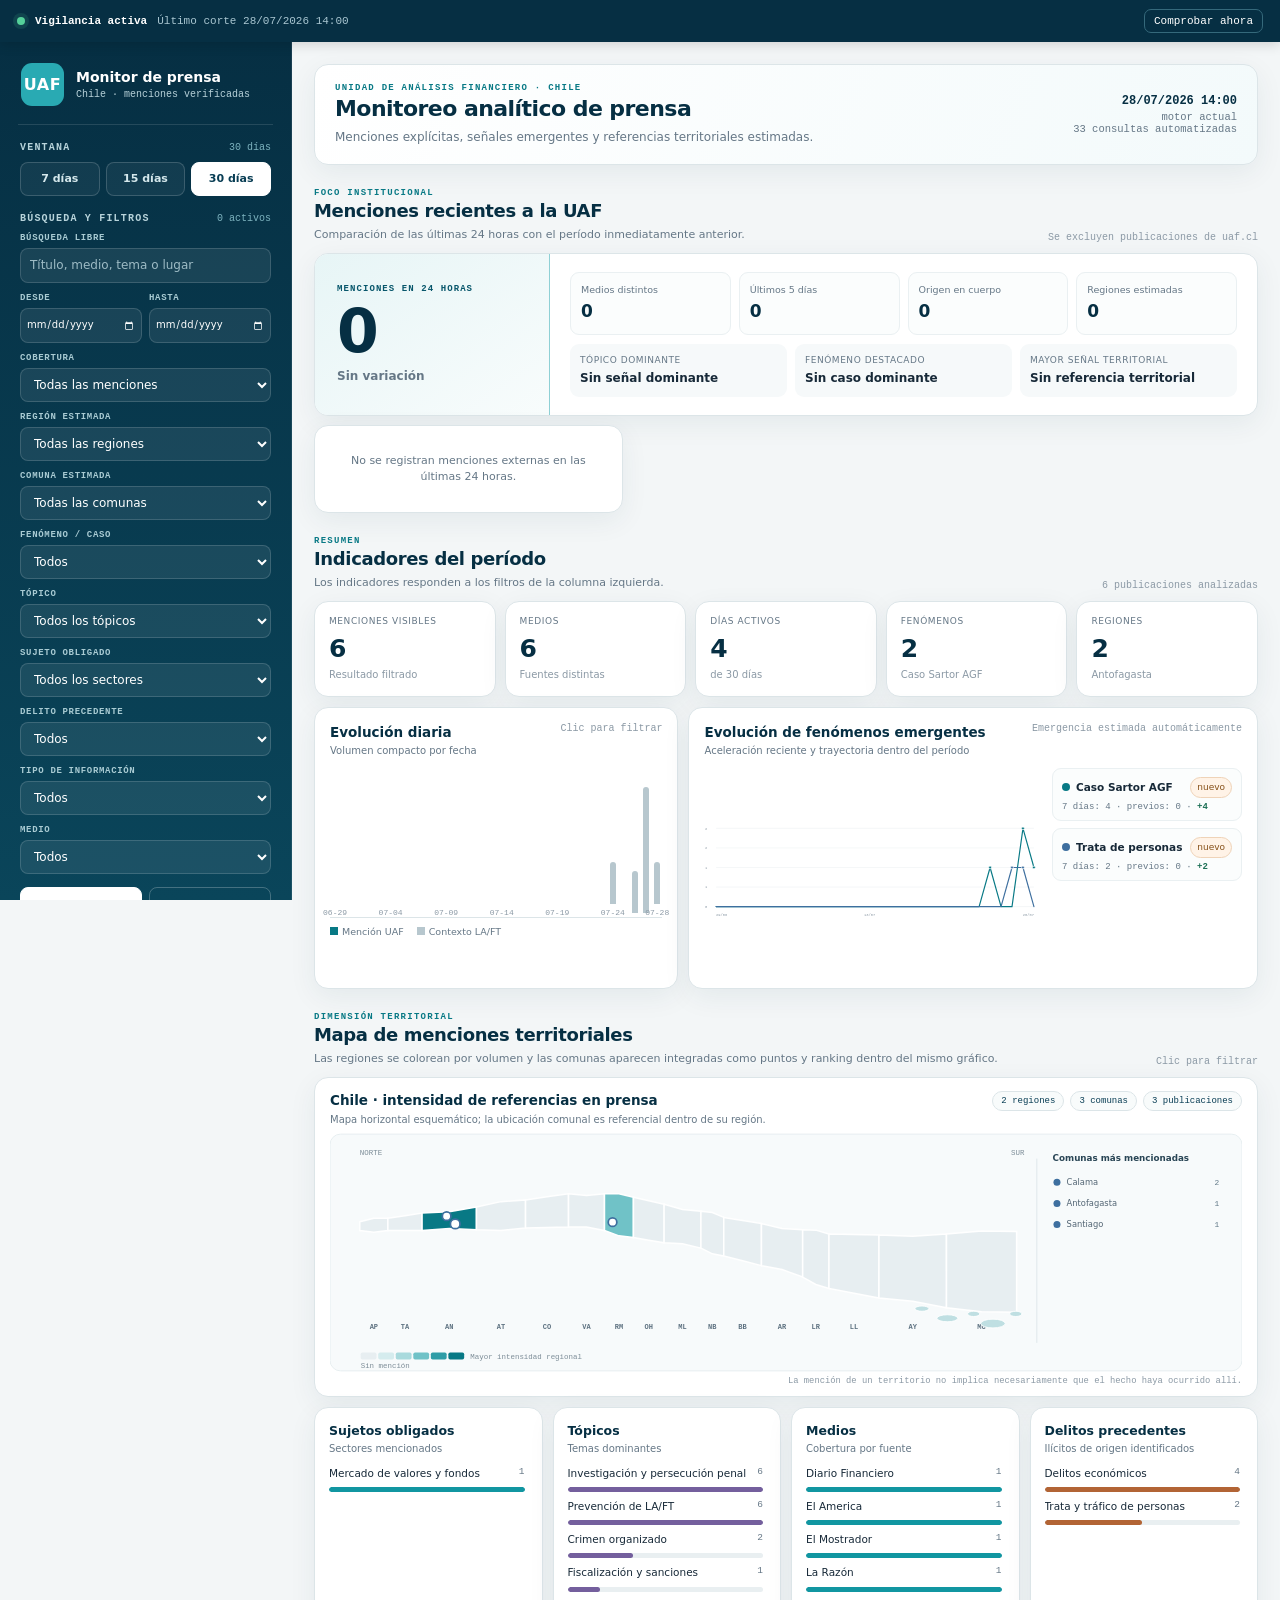
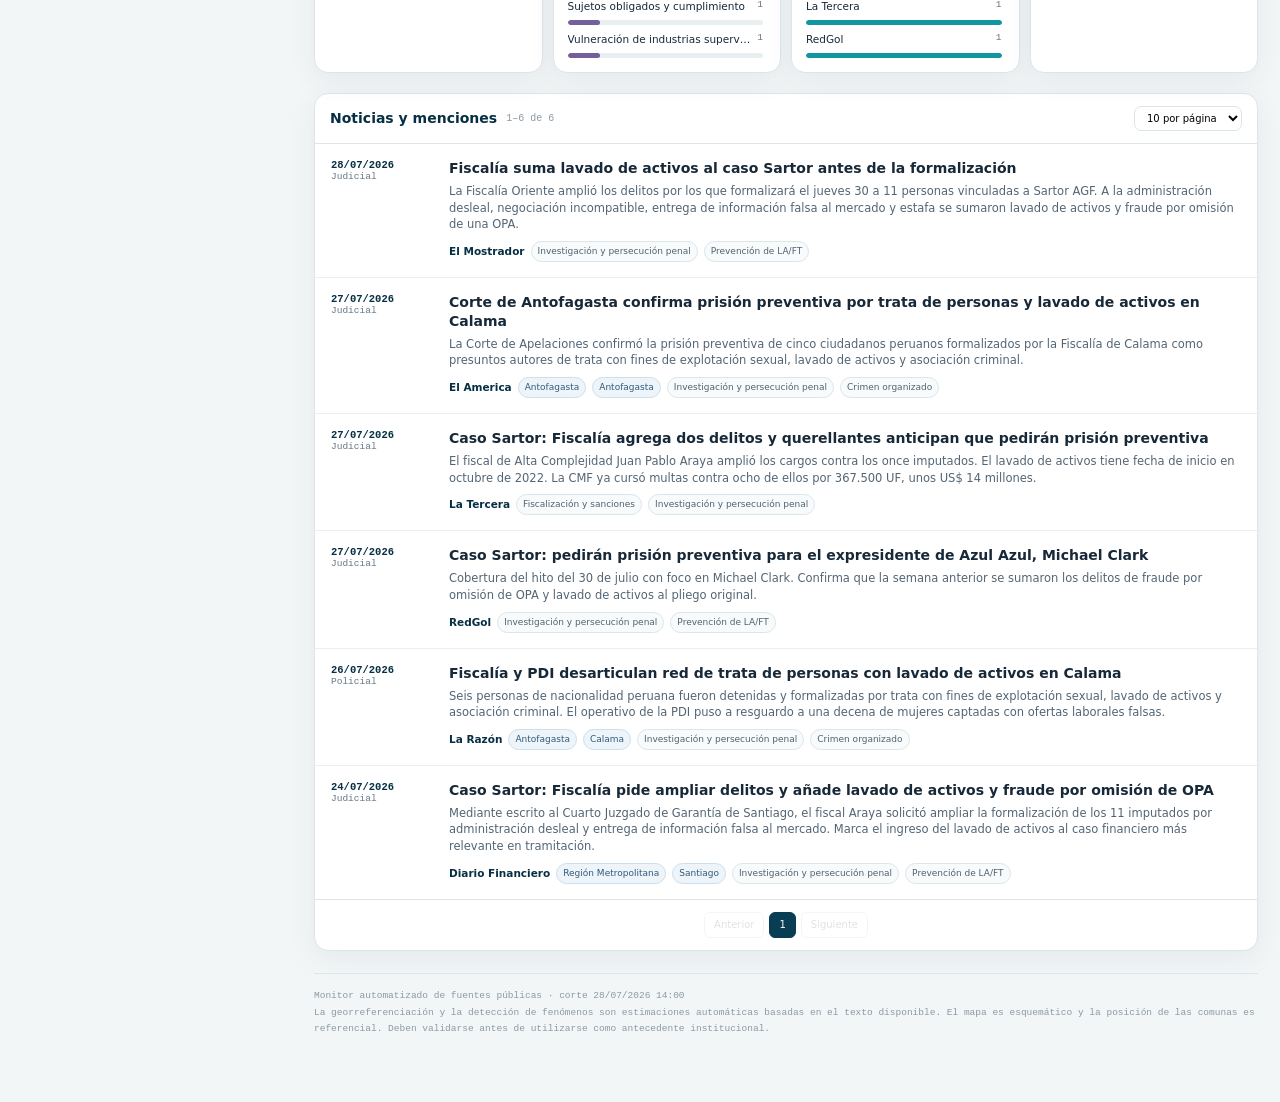
==== commit a92b85b5: "Add files via upload" ====
--- a/index.html
+++ b/index.html
@@ -21,7 +21,7 @@
 .statusbar{height:42px;position:sticky;top:0;z-index:100;background:var(--uaf-950);color:#fff;padding:0 17px;display:flex;align-items:center;gap:10px;font:11px var(--mono);box-shadow:0 2px 12px rgba(0,0,0,.16)}
 .statusbar .dot{width:8px;height:8px;border-radius:50%;background:#54d09a;box-shadow:0 0 0 4px rgba(84,208,154,.13)}.statusbar .grow{flex:1}.statusbar .muted{color:#a9c6d1}.statusbar button{border:1px solid #35697b;background:transparent;color:#fff;border-radius:7px;padding:5px 9px;cursor:pointer}.statusbar button:hover{background:#124e63}
 .mobile-filter{display:none}
-.app{display:grid;grid-template-columns:var(--sidebar) minmax(0,1fr);max-width:1680px;margin:auto;min-height:calc(100vh - 42px)}
+.app{display:grid;grid-template-columns:var(--sidebar) minmax(0,1fr);width:100%;max-width:none;margin:0;min-height:calc(100vh - 42px);background:var(--paper)}
 .sidebar{position:sticky;top:42px;height:calc(100vh - 42px);overflow:auto;background:linear-gradient(180deg,var(--uaf-950),#0a455a);color:#fff;border-right:1px solid rgba(255,255,255,.08);padding:21px 18px 24px;scrollbar-width:thin;scrollbar-color:#3b7382 transparent}
 .brand{display:flex;gap:12px;align-items:center;padding:0 3px 18px;border-bottom:1px solid rgba(255,255,255,.12)}.brand-mark{height:43px;width:43px;border-radius:11px;background:var(--uaf-500);display:grid;place-items:center;font-weight:900;letter-spacing:.04em;font-size:16px}.brand h1{font-size:14px;line-height:1.2;margin:0}.brand p{font:10px var(--mono);color:#b7d1d9;margin:4px 0 0}
 .side-section{padding:17px 2px 0}.side-title{display:flex;justify-content:space-between;align-items:center;margin-bottom:9px}.side-title h2{font:700 10px var(--mono);letter-spacing:.12em;text-transform:uppercase;color:#b8d4db;margin:0}.side-title span{font:10px var(--mono);color:#7db3bf}
@@ -29,7 +29,7 @@
 .field{display:flex;flex-direction:column;gap:5px;margin-bottom:10px}.field label{font:700 9px var(--mono);letter-spacing:.075em;text-transform:uppercase;color:#a9cbd3}.field input,.field select{width:100%;min-width:0;border:1px solid rgba(255,255,255,.15);background:rgba(255,255,255,.075);color:#fff;border-radius:8px;padding:8px 9px;outline:none;font-size:12px}.field input::placeholder{color:#9ebcc5}.field input:focus,.field select:focus{border-color:#85d0d7;background:rgba(255,255,255,.11)}.field select option{background:#0b455a;color:#fff}.date-grid{display:grid;grid-template-columns:1fr 1fr;gap:7px}.date-grid .field{min-width:0}.date-grid input{font-size:10px;padding:8px 5px;color-scheme:dark}
 .side-actions{display:grid;grid-template-columns:1fr 1fr;gap:7px;margin-top:13px}.btn{border:1px solid rgba(255,255,255,.24);border-radius:8px;padding:9px 10px;background:transparent;color:#fff;font-weight:750;font-size:11px;cursor:pointer}.btn.primary{background:#fff;color:var(--uaf-900);border-color:#fff}.btn:hover{transform:translateY(-1px)}
 .side-result{margin-top:11px;padding:9px 10px;border-radius:9px;background:rgba(255,255,255,.07);font:10px var(--mono);color:#c3dce2}.side-result b{color:#fff;font-size:12px}.side-links{display:grid;gap:7px;margin-top:18px;padding-top:15px;border-top:1px solid rgba(255,255,255,.12)}.side-links a{color:#c7e0e5;text-decoration:none;font-size:11px}.side-links a:hover{color:#fff;text-decoration:underline}
-.main{min-width:0;padding:24px 26px 65px}.main-wrap{max-width:1340px;margin:auto}.top-brand{background:linear-gradient(112deg,#fff,#f3fafb);border:1px solid var(--line);border-radius:var(--radius);padding:18px 20px;display:flex;align-items:center;justify-content:space-between;gap:18px;box-shadow:var(--shadow)}.top-brand h2{margin:0;color:var(--uaf-950);font-size:22px;letter-spacing:-.025em}.top-brand p{margin:4px 0 0;color:var(--muted);font-size:12px}.brand-meta{text-align:right;font:10.5px var(--mono);color:var(--muted)}.brand-meta b{display:block;color:var(--uaf-950);font-size:12px;margin-bottom:3px}
+.main{min-width:0;width:100%;padding:22px 22px 65px}.main-wrap{width:100%;max-width:none;margin:0}.top-brand{background:linear-gradient(112deg,#fff,#f3fafb);border:1px solid var(--line);border-radius:var(--radius);padding:18px 20px;display:flex;align-items:center;justify-content:space-between;gap:18px;box-shadow:var(--shadow)}.top-brand h2{margin:0;color:var(--uaf-950);font-size:22px;letter-spacing:-.025em}.top-brand p{margin:4px 0 0;color:var(--muted);font-size:12px}.brand-meta{text-align:right;font:10.5px var(--mono);color:var(--muted)}.brand-meta b{display:block;color:var(--uaf-950);font-size:12px;margin-bottom:3px}
 .section-title{display:flex;align-items:end;justify-content:space-between;gap:14px;margin:23px 0 10px}.section-title h2{margin:0;color:var(--uaf-950);font-size:18px;letter-spacing:-.02em}.section-title p{margin:3px 0 0;color:var(--muted);font-size:11px}.eyebrow{font:700 9px var(--mono);letter-spacing:.14em;text-transform:uppercase;color:var(--uaf-700)}.hint{font:10px var(--mono);color:var(--faint)}
 .card{background:var(--surface);border:1px solid var(--line);border-radius:var(--radius);box-shadow:var(--shadow)}
 .hero{display:grid;grid-template-columns:235px 1fr;overflow:hidden}.hero-score{padding:22px;background:linear-gradient(145deg,var(--uaf-100),#f8fcfc);border-right:1px solid var(--uaf-300);display:flex;flex-direction:column;justify-content:center}.hero-score .label{font:700 9px var(--mono);text-transform:uppercase;letter-spacing:.12em;color:var(--uaf-800)}.hero-score .number{font-size:60px;line-height:1;font-weight:850;color:var(--uaf-950);margin:7px 0}.hero-score .trend{font-size:12px;font-weight:750}.trend.up{color:var(--red)}.trend.down{color:var(--green)}.trend.flat{color:var(--muted)}
@@ -40,15 +40,15 @@
 .analytics-grid{display:grid;grid-template-columns:.8fr 1.25fr;gap:10px;margin-top:10px}.panel{padding:15px;min-width:0}.panel-head{display:flex;justify-content:space-between;gap:10px;align-items:flex-start;margin-bottom:9px}.panel h3{margin:0;color:var(--uaf-950);font-size:13.5px}.panel .sub{color:var(--muted);font-size:10px;margin-top:2px}
 .daily-chart{height:150px;display:flex;align-items:end;gap:3px;border-bottom:1px solid var(--line);padding:6px 1px 0}.day-col{height:100%;flex:1;min-width:5px;border:0;background:transparent;padding:0;color:inherit;display:flex;flex-direction:column;justify-content:flex-end;align-items:center;cursor:pointer}.day-col:hover,.day-col.selected{background:var(--uaf-100)}.day-stack{width:70%;display:flex;flex-direction:column;justify-content:flex-end;min-height:2px;border-radius:3px 3px 0 0;overflow:hidden}.seg{display:block;width:100%}.seg.uaf{background:var(--uaf-700)}.seg.ctx{background:#b7c7ce}.day-col .x{font:8px var(--mono);color:var(--faint);margin-top:4px;white-space:nowrap}.legend{display:flex;gap:13px;margin-top:7px;color:var(--muted);font-size:9.5px}.legend i{display:inline-block;width:8px;height:8px;margin-right:4px}.legend .u{background:var(--uaf-700)}.legend .c{background:#b7c7ce}
 .emerging-wrap{display:grid;grid-template-columns:minmax(0,1fr) 190px;gap:12px;align-items:stretch}.emerging-chart{min-height:190px}.emerging-chart svg{display:block;width:100%;height:205px;overflow:visible}.chart-grid{stroke:#e8eef0;stroke-width:1}.chart-axis{fill:var(--faint);font:8px var(--mono)}.series-dot{stroke:#fff;stroke-width:1.5}.emerging-list{display:grid;gap:7px;align-content:start}.emerging-item{border:1px solid var(--line2);background:#fbfdfd;border-radius:9px;padding:8px 9px;cursor:pointer;text-align:left;color:inherit}.emerging-item:hover,.emerging-item.active{border-color:var(--uaf-500);background:var(--uaf-100)}.emerging-item .top{display:flex;gap:6px;align-items:center}.series-key{width:8px;height:8px;border-radius:50%;flex:0 0 auto}.emerging-item b{font-size:10.5px;line-height:1.25;flex:1}.emerging-item small{display:block;margin-top:4px;color:var(--muted);font:9px var(--mono)}.accel{font:800 9px var(--mono);color:var(--green)}.accel.negative{color:var(--red)}
-.geo-grid{display:grid;grid-template-columns:1fr 1fr;gap:14px}.geo-block h4{margin:0 0 8px;color:var(--muted);font-size:9px;text-transform:uppercase;letter-spacing:.07em}.rank{display:grid;gap:7px}.rank-row{display:grid;grid-template-columns:minmax(0,1fr) auto;gap:6px;border:0;background:transparent;padding:0;cursor:pointer;text-align:left;color:inherit}.rank-row:hover .rank-name,.rank-row.active .rank-name{color:var(--uaf-700);font-weight:750}.rank-name{font-size:10.5px;overflow:hidden;text-overflow:ellipsis;white-space:nowrap}.rank-val{font:9.5px var(--mono);color:var(--muted)}.rank-track{grid-column:1/-1;height:5px;background:#e9eff1;border-radius:99px;overflow:hidden}.rank-fill{display:block;height:100%;background:var(--uaf-600);border-radius:99px}.rank-row.geo .rank-fill{background:var(--blue)}.rank-row.topic .rank-fill{background:var(--purple)}.rank-row.risk .rank-fill{background:var(--orange)}
+.geo-map-card{padding:13px 15px 10px;overflow:hidden}.geo-map-head{display:flex;align-items:flex-start;justify-content:space-between;gap:14px;margin-bottom:3px}.geo-map-head h3{margin:0;color:var(--uaf-950);font-size:13.5px}.geo-map-head .sub{color:var(--muted);font-size:10px;margin-top:2px}.geo-map-summary{display:flex;gap:6px;flex-wrap:wrap;justify-content:flex-end}.geo-stat{border:1px solid var(--line);background:#f8fbfb;color:var(--uaf-900);border-radius:99px;padding:4px 8px;font:9px var(--mono)}.geo-map{width:100%;min-height:245px}.geo-map svg{display:block;width:100%;height:auto;min-height:245px;max-height:285px}.map-bg{fill:#f7fafb;stroke:#e5edef}.map-coast{stroke:#fff;stroke-width:1.5;vector-effect:non-scaling-stroke;cursor:pointer;transition:.15s}.map-region.level0{fill:#e7eef1}.map-region.level1{fill:#d5ecee}.map-region.level2{fill:#a9dadd}.map-region.level3{fill:#70c2c7}.map-region.level4{fill:#2f9da7}.map-region.level5{fill:#087985}.map-region:hover,.map-region.selected{stroke:#062f43;stroke-width:3;filter:drop-shadow(0 3px 4px rgba(6,47,67,.2))}.map-abbr{fill:#5d7180;font:700 8px var(--mono);pointer-events:none}.map-axis{fill:#7c8c97;font:8.5px var(--mono)}.map-commune{fill:#fff;stroke:#3e6f9f;stroke-width:2;cursor:pointer;transition:.15s}.map-commune:hover,.map-commune.selected{fill:#3e6f9f;stroke:#062f43;stroke-width:2.5}.map-commune-key{fill:#3e6f9f}.map-legend-title{fill:#294555;font:700 10px var(--sans)}.map-legend-text{fill:#536574;font:9.5px var(--sans)}.map-legend-count{fill:#607887;font:9px var(--mono)}.map-legend-row{cursor:pointer}.map-legend-row:hover .map-legend-text,.map-legend-row.selected .map-legend-text{fill:#087985;font-weight:800}.map-divider{stroke:#dce5e8;stroke-width:1}.map-island{fill:#bfdfe2;stroke:#fff;stroke-width:1}.geo-empty{padding:55px 20px;text-align:center;color:var(--muted);font-size:11px}.geo-note{margin-top:1px;color:var(--faint);font:8.8px var(--mono);text-align:right}.rank{display:grid;gap:7px}.rank-row{display:grid;grid-template-columns:minmax(0,1fr) auto;gap:6px;border:0;background:transparent;padding:0;cursor:pointer;text-align:left;color:inherit}.rank-row:hover .rank-name,.rank-row.active .rank-name{color:var(--uaf-700);font-weight:750}.rank-name{font-size:10.5px;overflow:hidden;text-overflow:ellipsis;white-space:nowrap}.rank-val{font:9.5px var(--mono);color:var(--muted)}.rank-track{grid-column:1/-1;height:5px;background:#e9eff1;border-radius:99px;overflow:hidden}.rank-fill{display:block;height:100%;background:var(--uaf-600);border-radius:99px}.rank-row.geo .rank-fill{background:var(--blue)}.rank-row.topic .rank-fill{background:var(--purple)}.rank-row.risk .rank-fill{background:var(--orange)}
 .rank-grid{display:grid;grid-template-columns:repeat(4,1fr);gap:10px;margin-top:10px}.rank-panel{padding:14px}.rank-panel .rank{max-height:235px;overflow:auto;padding-right:3px}.rank-panel h3{font-size:12.5px}
 .active-filters{display:flex;gap:5px;flex-wrap:wrap;margin:10px 0}.filter-chip{border:1px solid var(--uaf-300);background:var(--uaf-100);color:var(--uaf-900);border-radius:99px;padding:4px 8px;font-size:9.5px;cursor:pointer}
 .table-card{overflow:hidden}.table-toolbar{padding:12px 15px;border-bottom:1px solid var(--line);display:flex;align-items:center;gap:9px}.table-toolbar h3{margin:0;color:var(--uaf-950);font-size:14px}.table-toolbar select{margin-left:auto;border:1px solid var(--line);background:#fff;border-radius:7px;padding:5px 8px;font-size:10px}.news-list{display:grid}.news{display:grid;grid-template-columns:104px 1fr;gap:14px;padding:15px 16px;border-bottom:1px solid var(--line2)}.news:last-child{border-bottom:0}.news-side{font:9.5px var(--mono);color:var(--muted)}.news-side strong{display:block;color:var(--uaf-950);font-size:10.5px}.news h4{margin:0 0 5px;font-size:14px;line-height:1.35}.news h4 a{color:var(--ink);text-decoration:none}.news h4 a:hover{color:var(--uaf-700);text-decoration:underline}.news p{margin:0;color:#536574;font-size:11.5px;max-width:115ch}.news-footer{display:flex;align-items:center;gap:6px;flex-wrap:wrap;margin-top:8px}.medium{font-weight:750;font-size:10.5px;color:var(--uaf-950)}
 .pagination{display:flex;justify-content:center;align-items:center;gap:5px;padding:12px;border-top:1px solid var(--line)}.pagination button{border:1px solid var(--line);background:#fff;padding:5px 9px;cursor:pointer;border-radius:6px;font-size:10px}.pagination button.active{background:var(--uaf-900);color:#fff;border-color:var(--uaf-900)}.pagination button:disabled{opacity:.4;cursor:default}.empty{padding:27px;text-align:center;color:var(--muted);font-size:11px}
 footer{margin-top:22px;padding-top:14px;border-top:1px solid var(--line);font:9.5px var(--mono);color:var(--faint);line-height:1.7}
 @media(max-width:1250px){:root{--sidebar:265px}.rank-grid{grid-template-columns:1fr 1fr}.detail-strip{grid-template-columns:1fr 1fr}.metrics{grid-template-columns:repeat(3,1fr)}.emerging-wrap{grid-template-columns:1fr}.emerging-list{grid-template-columns:repeat(2,1fr)}}
-@media(max-width:900px){.statusbar{padding-left:12px}.mobile-filter{display:inline-block}.app{display:block}.sidebar{position:fixed;z-index:90;left:0;top:42px;width:min(330px,92vw);transform:translateX(-105%);transition:.22s;box-shadow:12px 0 32px rgba(0,0,0,.25)}.sidebar.open{transform:translateX(0)}.main{padding:18px 14px 55px}.analytics-grid{grid-template-columns:1fr}.hero{grid-template-columns:1fr}.hero-score{border-right:0;border-bottom:1px solid var(--uaf-300)}.geo-grid{grid-template-columns:1fr}.top-brand{align-items:flex-start}.brand-meta{display:none}}
-@media(max-width:620px){.main{padding:12px 10px 45px}.top-brand{padding:14px}.top-brand h2{font-size:18px}.hero-kpis{grid-template-columns:1fr 1fr}.hero-insights{grid-template-columns:1fr}.metrics{grid-template-columns:1fr 1fr}.rank-grid,.detail-strip{grid-template-columns:1fr}.emerging-list{grid-template-columns:1fr}.news{grid-template-columns:1fr}.day-col .x{display:none}.section-title .hint{display:none}}
+@media(max-width:900px){.statusbar{padding-left:12px}.mobile-filter{display:inline-block}.app{display:block}.sidebar{position:fixed;z-index:90;left:0;top:42px;width:min(330px,92vw);transform:translateX(-105%);transition:.22s;box-shadow:12px 0 32px rgba(0,0,0,.25)}.sidebar.open{transform:translateX(0)}.main{padding:18px 14px 55px}.analytics-grid{grid-template-columns:1fr}.hero{grid-template-columns:1fr}.hero-score{border-right:0;border-bottom:1px solid var(--uaf-300)}.geo-map svg{min-height:215px}.geo-map-summary{justify-content:flex-start}.top-brand{align-items:flex-start}.brand-meta{display:none}}
+@media(max-width:620px){.main{padding:12px 8px 45px}.top-brand{padding:14px}.top-brand h2{font-size:18px}.hero-kpis{grid-template-columns:1fr 1fr}.hero-insights{grid-template-columns:1fr}.metrics{grid-template-columns:1fr 1fr}.rank-grid,.detail-strip{grid-template-columns:1fr}.emerging-list{grid-template-columns:1fr}.geo-map-card{padding:11px 8px 8px}.geo-map-head{display:block}.geo-map-summary{margin-top:7px}.geo-map svg{min-height:190px}.news{grid-template-columns:1fr}.day-col .x{display:none}.section-title .hint{display:none}}
 @media print{.statusbar,.sidebar,.pagination{display:none}.app{display:block}.main{padding:0}.card{box-shadow:none}.main-wrap{max-width:none}}
 </style>
 </head>
@@ -98,8 +98,8 @@
       <section class="card panel"><div class="panel-head"><div><h3>Evolución de fenómenos emergentes</h3><div class="sub">Aceleración reciente y trayectoria dentro del período</div></div><span class="hint">Emergencia estimada automáticamente</span></div><div id="emergingChart"></div></section>
     </div>
 
-    <div class="section-title"><div><div class="eyebrow">Dimensión territorial</div><h2>Regiones y comunas mencionadas</h2><p>Estimación obtenida desde títulos, bajadas y contexto recuperado; no representa necesariamente el lugar de ocurrencia.</p></div></div>
-    <section class="card panel"><div class="geo-grid"><div class="geo-block"><h4>Regiones</h4><div class="rank" id="rankRegions"></div></div><div class="geo-block"><h4>Comunas</h4><div class="rank" id="rankCommunes"></div></div></div></section>
+    <div class="section-title"><div><div class="eyebrow">Dimensión territorial</div><h2>Mapa de menciones territoriales</h2><p>Las regiones se colorean por volumen y las comunas aparecen integradas como puntos y ranking dentro del mismo gráfico.</p></div><span class="hint">Clic para filtrar</span></div>
+    <section class="card geo-map-card"><div class="geo-map-head"><div><h3>Chile · intensidad de referencias en prensa</h3><div class="sub">Mapa horizontal esquemático; la ubicación comunal es referencial dentro de su región.</div></div><div class="geo-map-summary" id="geoMapSummary"></div></div><div class="geo-map" id="geoMap"></div><div class="geo-note">La mención de un territorio no implica necesariamente que el hecho haya ocurrido allí.</div></section>
 
     <div class="rank-grid">
       <section class="card panel rank-panel"><div class="panel-head"><div><h3>Sujetos obligados</h3><div class="sub">Sectores mencionados</div></div></div><div class="rank" id="rankSubjects"></div></section>
@@ -147,6 +147,14 @@
   'punta arenas':['Punta Arenas','Magallanes'],'puerto natales':['Puerto Natales','Magallanes'],'porvenir':['Porvenir','Magallanes'],'cabo de hornos':['Cabo de Hornos','Magallanes']
 };
 function includesPhrase(text,phrase){return (` ${text} `).includes(` ${phrase} `)}
+const REGION_ORDER=['Arica y Parinacota','Tarapacá','Antofagasta','Atacama','Coquimbo','Valparaíso','Región Metropolitana','O’Higgins','Maule','Ñuble','Biobío','La Araucanía','Los Ríos','Los Lagos','Aysén','Magallanes'];
+const REGION_ABBR={'Arica y Parinacota':'AP','Tarapacá':'TA','Antofagasta':'AN','Atacama':'AT','Coquimbo':'CO','Valparaíso':'VA','Región Metropolitana':'RM','O’Higgins':'OH','Maule':'ML','Ñuble':'NB','Biobío':'BB','La Araucanía':'AR','Los Ríos':'LR','Los Lagos':'LL','Aysén':'AY','Magallanes':'MG'};
+const MAP_REGION_WIDTHS=[32,39,62,56,49,41,33,35,42,26,43,47,30,57,77,80];
+const MAP_CENTERS=[105,103,100,96,91,87,89,95,102,109,117,126,136,145,151,156,157];
+const MAP_HALVES=[5,7,10,13,16,19,21,23,22,21,22,24,27,31,36,42,46];
+const COMMUNE_TO_REGION=Object.fromEntries(Object.values(COMMUNES).map(([commune,region])=>[commune,region]));
+function mapHash(s){let h=0;for(let i=0;i<s.length;i++)h=(h*31+s.charCodeAt(i))>>>0;return h}
+function mapGeometry(){let x=34;const scale=1,bounds=[x];MAP_REGION_WIDTHS.forEach(w=>{x+=w*scale;bounds.push(x)});return REGION_ORDER.map((name,i)=>{const x0=bounds[i],x1=bounds[i+1],xm=(x0+x1)/2,c0=MAP_CENTERS[i],c1=MAP_CENTERS[i+1],h0=MAP_HALVES[i],h1=MAP_HALVES[i+1],wiggle=((i%3)-1)*2;const pts=[[x0,c0-h0],[xm,(c0+c1)/2-(h0+h1)/2+wiggle],[x1,c1-h1],[x1,c1+h1],[xm,(c0+c1)/2+(h0+h1)/2-wiggle],[x0,c0+h0]];return{name,x0,x1,xm,cy:(c0+c1)/2,half:(h0+h1)/2,points:pts.map(p=>p.join(',')).join(' ')}})}
 function geoFor(r){
   const text=norm([r.titulo,r.resumen,r.contexto_uaf,r.evidencia_uaf,r.medio].filter(Boolean).join(' '));
   const communes=[],regions=[];
@@ -228,7 +236,21 @@
 }
 function rankHtml(items,type,active,limit=8){const max=items[0]?.n||1;return items.slice(0,limit).map(x=>`<button class="rank-row ${type} ${active===x.label?'active':''}" data-value="${esc(x.label)}"><span class="rank-name">${esc(x.label)}</span><span class="rank-val">${x.n}</span><span class="rank-track"><i class="rank-fill" style="width:${Math.max(4,x.n/max*100)}%"></i></span></button>`).join('')||'<div class="empty">Sin datos para el filtro actual.</div>'}
 function bindRanks(id,field){$(id).querySelectorAll('[data-value]').forEach(b=>b.onclick=()=>{state[field]=state[field]===b.dataset.value?'':b.dataset.value;state.page=1;syncControls();render()})}
-function renderGeo(rows){const regs=countValues(rows,r=>r._regions),coms=countValues(rows,r=>r._communes);$('rankRegions').innerHTML=rankHtml(regs,'geo',state.region,10);$('rankCommunes').innerHTML=rankHtml(coms,'geo',state.commune,10);bindRanks('rankRegions','region');bindRanks('rankCommunes','commune')}
+function renderGeo(rows){
+  const regs=countValues(rows,r=>r._regions),coms=countValues(rows,r=>r._communes),geom=mapGeometry(),regCount=new Map(regs.map(x=>[x.label,x.n])),maxReg=Math.max(1,...regs.map(x=>x.n));
+  const activeRegs=regs.filter(x=>x.n>0).length,activeComs=coms.filter(x=>x.n>0).length,geoRows=rows.filter(r=>r._regions.length||r._communes.length).length;
+  $('geoMapSummary').innerHTML=`<span class="geo-stat">${activeRegs} regiones</span><span class="geo-stat">${activeComs} comunas</span><span class="geo-stat">${geoRows} publicaciones</span>`;
+  if(!regs.length&&!coms.length){$('geoMap').innerHTML='<div class="geo-empty">No se detectaron referencias territoriales para los filtros actuales.</div>';return}
+  const level=n=>!n?0:Math.min(5,Math.max(1,Math.ceil(n/maxReg*5)));
+  const regionSvg=geom.map(g=>{const n=regCount.get(g.name)||0,selected=state.region===g.name?' selected':'';return`<g class="map-legend-row${selected}" tabindex="0" role="button" aria-label="${esc(g.name)}: ${n} menciones" data-region-map="${esc(g.name)}"><polygon class="map-coast map-region level${level(n)}${selected}" points="${g.points}"><title>${esc(g.name)} · ${n} menciones</title></polygon><text class="map-abbr" text-anchor="middle" x="${g.xm}" y="222">${REGION_ABBR[g.name]}</text></g>`}).join('');
+  const southIslands=`<g aria-hidden="true"><ellipse class="map-island" cx="675" cy="199" rx="8" ry="3"/><ellipse class="map-island" cx="704" cy="210" rx="12" ry="4"/><ellipse class="map-island" cx="734" cy="205" rx="7" ry="3"/><ellipse class="map-island" cx="756" cy="216" rx="14" ry="5"/><ellipse class="map-island" cx="782" cy="205" rx="7" ry="3"/></g>`;
+  const topComs=coms.slice(0,6),communeSvg=topComs.map((c,i)=>{const region=COMMUNE_TO_REGION[c.label]||'',g=geom.find(x=>x.name===region)||geom[Math.min(i,geom.length-1)],j=(mapHash(c.label)%100)/100,px=g.x0+(g.x1-g.x0)*(.28+j*.44),py=g.cy+(i%2?-1:1)*Math.min(g.half*.38,12),r=Math.min(8,3.5+Math.sqrt(c.n)*1.4),selected=state.commune===c.label?' selected':'';return`<circle class="map-commune${selected}" cx="${px.toFixed(1)}" cy="${py.toFixed(1)}" r="${r.toFixed(1)}" tabindex="0" role="button" data-commune-map="${esc(c.label)}"><title>${esc(c.label)} · ${c.n} menciones</title></circle>`}).join('');
+  const communeLegend=topComs.map((c,i)=>`<g class="map-legend-row${state.commune===c.label?' selected':''}" tabindex="0" role="button" data-commune-map="${esc(c.label)}" transform="translate(824 ${58+i*24})"><circle class="map-commune-key" cx="5" cy="-3" r="4"/><text class="map-legend-text" x="16" y="0">${esc(c.label)}</text><text class="map-legend-count" text-anchor="end" x="190" y="0">${c.n}</text></g>`).join('');
+  const heatLegend=[0,1,2,3,4,5].map((l,i)=>`<rect class="map-region level${l}" x="${35+i*20}" y="249" width="18" height="8" rx="2"/>`).join('');
+  $('geoMap').innerHTML=`<svg viewBox="0 0 1040 270" role="img" aria-label="Mapa horizontal de Chile con intensidad regional y comunas mencionadas"><rect class="map-bg" x="0" y="0" width="1040" height="270" rx="12"/><text class="map-axis" x="34" y="24">NORTE</text><text class="map-axis" text-anchor="end" x="792" y="24">SUR</text><path class="map-divider" d="M806 28V238"/>${regionSvg}${southIslands}${communeSvg}<text class="map-legend-title" x="824" y="31">Comunas más mencionadas</text>${communeLegend}<text class="map-axis" x="35" y="267">Sin mención</text>${heatLegend}<text class="map-axis" x="160" y="257">Mayor intensidad regional</text></svg>`;
+  $('geoMap').querySelectorAll('[data-region-map]').forEach(el=>{const activate=()=>{const val=el.dataset.regionMap;state.region=state.region===val?'':val;if(state.region&&state.commune&&COMMUNE_TO_REGION[state.commune]!==state.region)state.commune='';state.page=1;syncControls();render()};el.onclick=activate;el.onkeydown=e=>{if(e.key==='Enter'||e.key===' '){e.preventDefault();activate()}}});
+  $('geoMap').querySelectorAll('[data-commune-map]').forEach(el=>{const activate=()=>{const val=el.dataset.communeMap;state.commune=state.commune===val?'':val;if(state.commune)state.region=COMMUNE_TO_REGION[state.commune]||state.region;state.page=1;syncControls();render()};el.onclick=activate;el.onkeydown=e=>{if(e.key==='Enter'||e.key===' '){e.preventDefault();activate()}}});
+}
 function renderRanks(rows){
   const specs=[['rankSubjects','subject',countValues(rows,r=>labelsOf(r,'sujetos_obligados')),''],['rankTopics','topic',countValues(rows,r=>labelsOf(r,'topicos')),'topic'],['rankMedia','medium',countValues(rows,r=>[r.medio]),''],['rankPrecedents','precedent',countValues(rows,r=>labelsOf(r,'precedentes')),'risk']];
   specs.forEach(([id,field,items,type])=>{$(id).innerHTML=rankHtml(items,type,state[field],8);bindRanks(id,field)})
@@ -239,7 +261,7 @@
   $('newsList').innerHTML=shown.map(r=>{const summary=r.contexto_uaf||r.resumen||r.evidencia_uaf||'Sin resumen disponible.';const geo=[...r._regions.slice(0,1),...r._communes.slice(0,1)];return`<article class="news"><div class="news-side"><strong>${esc(r.fecha_legible||niceDate(r.fecha))}</strong>${esc(r.naturaleza_label||r.naturaleza||'')}</div><div><h4><a href="${safeUrl(r.link)}" target="_blank" rel="noopener">${esc(r.titulo||'Sin título')}</a></h4><p>${esc(summary)}</p><div class="news-footer"><span class="medium">${esc(r.medio||'')}</span>${r.uaf?'<span class="tag uaf">UAF Chile</span>':''}${geo.map(x=>`<span class="tag geo">${esc(x)}</span>`).join('')}${(labelsOf(r,'topicos').slice(0,2)).map(x=>`<span class="tag">${esc(x)}</span>`).join('')}${r.origen_mencion_uaf?`<span class="tag">Mención en ${esc(r.origen_mencion_uaf)}</span>`:''}</div></div></article>`}).join('')||'<div class="empty">No hay publicaciones que coincidan con los filtros seleccionados.</div>';
   const buttons=[];buttons.push(`<button ${state.page<=1?'disabled':''} data-page="${state.page-1}">Anterior</button>`);const from=Math.max(1,state.page-2),to=Math.min(pages,from+4);for(let p=from;p<=to;p++)buttons.push(`<button class="${p===state.page?'active':''}" data-page="${p}">${p}</button>`);buttons.push(`<button ${state.page>=pages?'disabled':''} data-page="${state.page+1}">Siguiente</button>`);$('pagination').innerHTML=buttons.join('');$('pagination').querySelectorAll('[data-page]').forEach(b=>b.onclick=()=>{if(!b.disabled){state.page=+b.dataset.page;renderNews(rows);$('newsSection').scrollIntoView({behavior:'smooth',block:'start'})}})
 }
-function render(){populateControls();syncControls();const rows=filteredRows();renderHero();renderMetrics(rows);renderDaily(rows);renderEmerging(rows);renderGeo(rows);renderRanks(rows);renderActive();renderNews(rows);$('resultCount').innerHTML=`<b>${rows.length}</b> publicaciones visibles`;$('brandMeta').innerHTML=`<b>${esc(D.generado_legible||'Corte no informado')}</b>${esc(D.version_motor||'motor actual')}<br>${D.consultas||0} consultas automatizadas`;$('statusStamp').textContent=`Último corte ${D.generado_legible||''}`;$('footer').innerHTML=`Monitor automatizado de fuentes públicas · corte ${esc(D.generado_legible||'')}<br>La georreferenciación y la detección de fenómenos son estimaciones automáticas basadas en el texto disponible. Deben validarse antes de utilizarse como antecedente institucional.`}
+function render(){populateControls();syncControls();const rows=filteredRows();renderHero();renderMetrics(rows);renderDaily(rows);renderEmerging(rows);renderGeo(rows);renderRanks(rows);renderActive();renderNews(rows);$('resultCount').innerHTML=`<b>${rows.length}</b> publicaciones visibles`;$('brandMeta').innerHTML=`<b>${esc(D.generado_legible||'Corte no informado')}</b>${esc(D.version_motor||'motor actual')}<br>${D.consultas||0} consultas automatizadas`;$('statusStamp').textContent=`Último corte ${D.generado_legible||''}`;$('footer').innerHTML=`Monitor automatizado de fuentes públicas · corte ${esc(D.generado_legible||'')}<br>La georreferenciación y la detección de fenómenos son estimaciones automáticas basadas en el texto disponible. El mapa es esquemático y la posición de las comunas es referencial. Deben validarse antes de utilizarse como antecedente institucional.`}
 async function loadData(show=false){try{const r=await fetch(`datos.json?t=${Date.now()}`,{cache:'no-store'});if(!r.ok)throw new Error(r.status);D=await r.json();$('statusDot').style.background='#54d09a';$('statusText').textContent='Vigilancia activa';if(show)$('statusStamp').textContent='Datos comprobados'}catch(e){D=FALLBACK;$('statusDot').style.background='#d0a64a';$('statusText').textContent='Vista con último corte disponible';if(show)$('statusStamp').textContent='No se pudo consultar un corte nuevo'}prepareRows();render()}
 document.querySelectorAll('[data-period]').forEach(b=>b.onclick=()=>{state.period=+b.dataset.period;state.start='';state.end='';state.selectedDay='';state.page=1;render()});
 $('applyBtn').onclick=()=>{readControls();render();$('sidebar').classList.remove('open')};
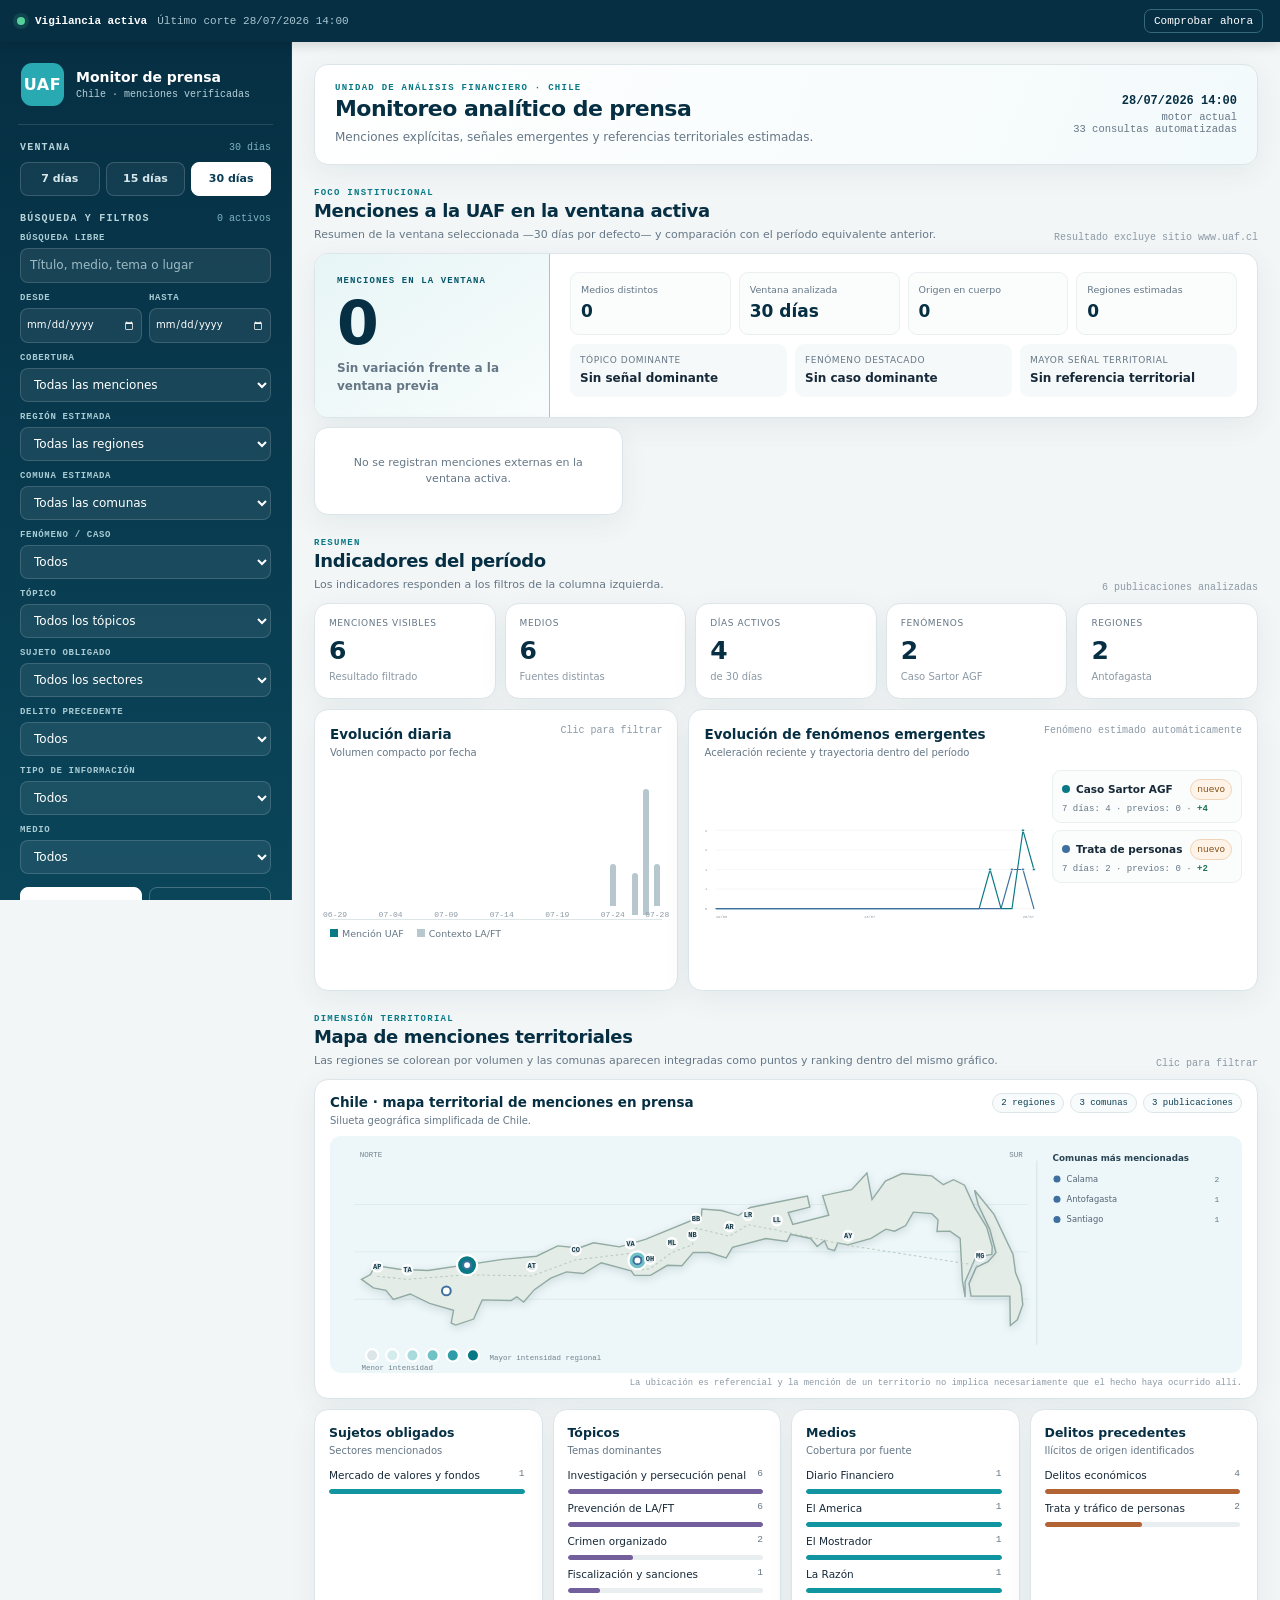
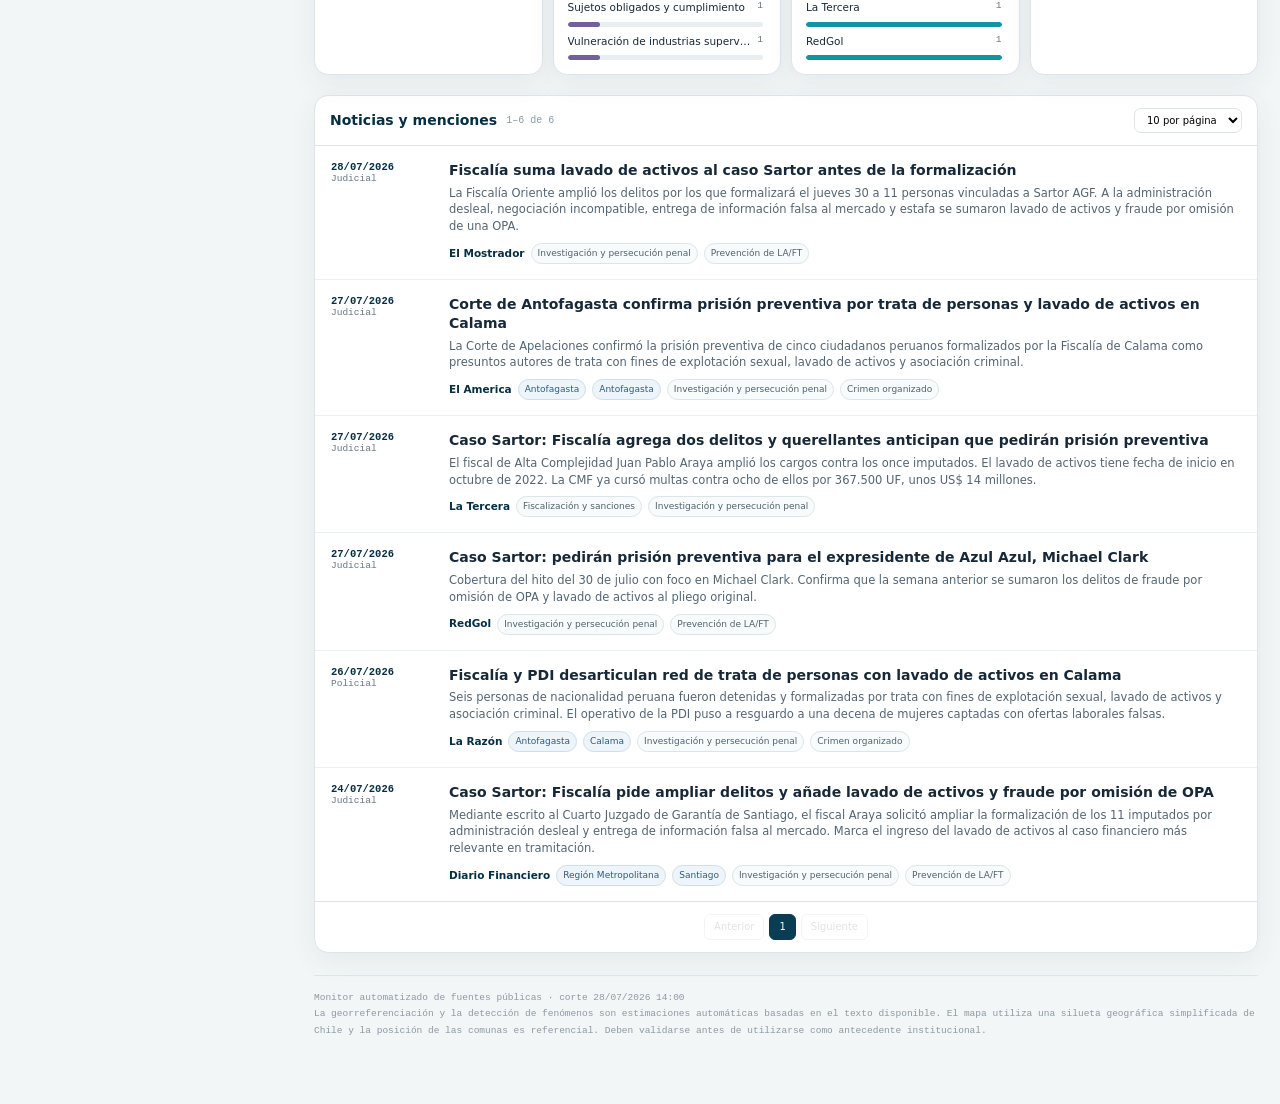
==== commit f7559b10: "Add files via upload" ====
--- a/index.html
+++ b/index.html
@@ -40,7 +40,7 @@
 .analytics-grid{display:grid;grid-template-columns:.8fr 1.25fr;gap:10px;margin-top:10px}.panel{padding:15px;min-width:0}.panel-head{display:flex;justify-content:space-between;gap:10px;align-items:flex-start;margin-bottom:9px}.panel h3{margin:0;color:var(--uaf-950);font-size:13.5px}.panel .sub{color:var(--muted);font-size:10px;margin-top:2px}
 .daily-chart{height:150px;display:flex;align-items:end;gap:3px;border-bottom:1px solid var(--line);padding:6px 1px 0}.day-col{height:100%;flex:1;min-width:5px;border:0;background:transparent;padding:0;color:inherit;display:flex;flex-direction:column;justify-content:flex-end;align-items:center;cursor:pointer}.day-col:hover,.day-col.selected{background:var(--uaf-100)}.day-stack{width:70%;display:flex;flex-direction:column;justify-content:flex-end;min-height:2px;border-radius:3px 3px 0 0;overflow:hidden}.seg{display:block;width:100%}.seg.uaf{background:var(--uaf-700)}.seg.ctx{background:#b7c7ce}.day-col .x{font:8px var(--mono);color:var(--faint);margin-top:4px;white-space:nowrap}.legend{display:flex;gap:13px;margin-top:7px;color:var(--muted);font-size:9.5px}.legend i{display:inline-block;width:8px;height:8px;margin-right:4px}.legend .u{background:var(--uaf-700)}.legend .c{background:#b7c7ce}
 .emerging-wrap{display:grid;grid-template-columns:minmax(0,1fr) 190px;gap:12px;align-items:stretch}.emerging-chart{min-height:190px}.emerging-chart svg{display:block;width:100%;height:205px;overflow:visible}.chart-grid{stroke:#e8eef0;stroke-width:1}.chart-axis{fill:var(--faint);font:8px var(--mono)}.series-dot{stroke:#fff;stroke-width:1.5}.emerging-list{display:grid;gap:7px;align-content:start}.emerging-item{border:1px solid var(--line2);background:#fbfdfd;border-radius:9px;padding:8px 9px;cursor:pointer;text-align:left;color:inherit}.emerging-item:hover,.emerging-item.active{border-color:var(--uaf-500);background:var(--uaf-100)}.emerging-item .top{display:flex;gap:6px;align-items:center}.series-key{width:8px;height:8px;border-radius:50%;flex:0 0 auto}.emerging-item b{font-size:10.5px;line-height:1.25;flex:1}.emerging-item small{display:block;margin-top:4px;color:var(--muted);font:9px var(--mono)}.accel{font:800 9px var(--mono);color:var(--green)}.accel.negative{color:var(--red)}
-.geo-map-card{padding:13px 15px 10px;overflow:hidden}.geo-map-head{display:flex;align-items:flex-start;justify-content:space-between;gap:14px;margin-bottom:3px}.geo-map-head h3{margin:0;color:var(--uaf-950);font-size:13.5px}.geo-map-head .sub{color:var(--muted);font-size:10px;margin-top:2px}.geo-map-summary{display:flex;gap:6px;flex-wrap:wrap;justify-content:flex-end}.geo-stat{border:1px solid var(--line);background:#f8fbfb;color:var(--uaf-900);border-radius:99px;padding:4px 8px;font:9px var(--mono)}.geo-map{width:100%;min-height:245px}.geo-map svg{display:block;width:100%;height:auto;min-height:245px;max-height:285px}.map-bg{fill:#f7fafb;stroke:#e5edef}.map-coast{stroke:#fff;stroke-width:1.5;vector-effect:non-scaling-stroke;cursor:pointer;transition:.15s}.map-region.level0{fill:#e7eef1}.map-region.level1{fill:#d5ecee}.map-region.level2{fill:#a9dadd}.map-region.level3{fill:#70c2c7}.map-region.level4{fill:#2f9da7}.map-region.level5{fill:#087985}.map-region:hover,.map-region.selected{stroke:#062f43;stroke-width:3;filter:drop-shadow(0 3px 4px rgba(6,47,67,.2))}.map-abbr{fill:#5d7180;font:700 8px var(--mono);pointer-events:none}.map-axis{fill:#7c8c97;font:8.5px var(--mono)}.map-commune{fill:#fff;stroke:#3e6f9f;stroke-width:2;cursor:pointer;transition:.15s}.map-commune:hover,.map-commune.selected{fill:#3e6f9f;stroke:#062f43;stroke-width:2.5}.map-commune-key{fill:#3e6f9f}.map-legend-title{fill:#294555;font:700 10px var(--sans)}.map-legend-text{fill:#536574;font:9.5px var(--sans)}.map-legend-count{fill:#607887;font:9px var(--mono)}.map-legend-row{cursor:pointer}.map-legend-row:hover .map-legend-text,.map-legend-row.selected .map-legend-text{fill:#087985;font-weight:800}.map-divider{stroke:#dce5e8;stroke-width:1}.map-island{fill:#bfdfe2;stroke:#fff;stroke-width:1}.geo-empty{padding:55px 20px;text-align:center;color:var(--muted);font-size:11px}.geo-note{margin-top:1px;color:var(--faint);font:8.8px var(--mono);text-align:right}.rank{display:grid;gap:7px}.rank-row{display:grid;grid-template-columns:minmax(0,1fr) auto;gap:6px;border:0;background:transparent;padding:0;cursor:pointer;text-align:left;color:inherit}.rank-row:hover .rank-name,.rank-row.active .rank-name{color:var(--uaf-700);font-weight:750}.rank-name{font-size:10.5px;overflow:hidden;text-overflow:ellipsis;white-space:nowrap}.rank-val{font:9.5px var(--mono);color:var(--muted)}.rank-track{grid-column:1/-1;height:5px;background:#e9eff1;border-radius:99px;overflow:hidden}.rank-fill{display:block;height:100%;background:var(--uaf-600);border-radius:99px}.rank-row.geo .rank-fill{background:var(--blue)}.rank-row.topic .rank-fill{background:var(--purple)}.rank-row.risk .rank-fill{background:var(--orange)}
+.geo-map-card{padding:13px 15px 10px;overflow:hidden}.geo-map-head{display:flex;align-items:flex-start;justify-content:space-between;gap:14px;margin-bottom:3px}.geo-map-head h3{margin:0;color:var(--uaf-950);font-size:13.5px}.geo-map-head .sub{color:var(--muted);font-size:10px;margin-top:2px}.geo-map-summary{display:flex;gap:6px;flex-wrap:wrap;justify-content:flex-end}.geo-stat{border:1px solid var(--line);background:#f8fbfb;color:var(--uaf-900);border-radius:99px;padding:4px 8px;font:9px var(--mono)}.geo-map{width:100%;min-height:245px}.geo-map svg{display:block;width:100%;height:auto;min-height:245px;max-height:285px}.map-bg{fill:#edf6f8}.map-ocean-line{stroke:#d4e7ea;stroke-width:1;opacity:.75}.map-land{fill:#e4ece7;stroke:#91aaa2;stroke-width:1.4;vector-effect:non-scaling-stroke;filter:drop-shadow(0 3px 5px rgba(6,47,67,.12))}.map-andes{fill:none;stroke:#b6c8bd;stroke-width:1.2;stroke-dasharray:3 3;opacity:.9}.map-region-bubble{stroke:#fff;stroke-width:2.2;cursor:pointer;transition:.15s;vector-effect:non-scaling-stroke}.map-region-bubble.level0{fill:#dce6e8}.map-region-bubble.level1{fill:#d5ecee}.map-region-bubble.level2{fill:#a9dadd}.map-region-bubble.level3{fill:#70c2c7}.map-region-bubble.level4{fill:#2f9da7}.map-region-bubble.level5{fill:#087985}.map-region-bubble:hover,.map-region-bubble.selected{stroke:#062f43;stroke-width:3;filter:drop-shadow(0 3px 4px rgba(6,47,67,.24))}.map-region-abbr{fill:#173949;font:800 8px var(--mono);pointer-events:none}.map-region-abbr.light{fill:#fff}.map-axis{fill:#70838f;font:8.5px var(--mono)}.map-commune{fill:#fff;stroke:#3e6f9f;stroke-width:2;cursor:pointer;transition:.15s;vector-effect:non-scaling-stroke}.map-commune:hover,.map-commune.selected{fill:#3e6f9f;stroke:#062f43;stroke-width:2.7}.map-commune-key{fill:#3e6f9f}.map-legend-title{fill:#294555;font:700 10px var(--sans)}.map-legend-text{fill:#536574;font:9.5px var(--sans)}.map-legend-count{fill:#607887;font:9px var(--mono)}.map-legend-row{cursor:pointer}.map-legend-row:hover .map-legend-text,.map-legend-row.selected .map-legend-text{fill:#087985;font-weight:800}.map-divider{stroke:#d3e1e4;stroke-width:1}.map-inset{fill:#f8fbfb;stroke:#d5e3e6}.geo-empty{padding:55px 20px;text-align:center;color:var(--muted);font-size:11px}.geo-note{margin-top:1px;color:var(--faint);font:8.8px var(--mono);text-align:right}.rank{display:grid;gap:7px}.rank-row{display:grid;grid-template-columns:minmax(0,1fr) auto;gap:6px;border:0;background:transparent;padding:0;cursor:pointer;text-align:left;color:inherit}.rank-row:hover .rank-name,.rank-row.active .rank-name{color:var(--uaf-700);font-weight:750}.rank-name{font-size:10.5px;overflow:hidden;text-overflow:ellipsis;white-space:nowrap}.rank-val{font:9.5px var(--mono);color:var(--muted)}.rank-track{grid-column:1/-1;height:5px;background:#e9eff1;border-radius:99px;overflow:hidden}.rank-fill{display:block;height:100%;background:var(--uaf-600);border-radius:99px}.rank-row.geo .rank-fill{background:var(--blue)}.rank-row.topic .rank-fill{background:var(--purple)}.rank-row.risk .rank-fill{background:var(--orange)}
 .rank-grid{display:grid;grid-template-columns:repeat(4,1fr);gap:10px;margin-top:10px}.rank-panel{padding:14px}.rank-panel .rank{max-height:235px;overflow:auto;padding-right:3px}.rank-panel h3{font-size:12.5px}
 .active-filters{display:flex;gap:5px;flex-wrap:wrap;margin:10px 0}.filter-chip{border:1px solid var(--uaf-300);background:var(--uaf-100);color:var(--uaf-900);border-radius:99px;padding:4px 8px;font-size:9.5px;cursor:pointer}
 .table-card{overflow:hidden}.table-toolbar{padding:12px 15px;border-bottom:1px solid var(--line);display:flex;align-items:center;gap:9px}.table-toolbar h3{margin:0;color:var(--uaf-950);font-size:14px}.table-toolbar select{margin-left:auto;border:1px solid var(--line);background:#fff;border-radius:7px;padding:5px 8px;font-size:10px}.news-list{display:grid}.news{display:grid;grid-template-columns:104px 1fr;gap:14px;padding:15px 16px;border-bottom:1px solid var(--line2)}.news:last-child{border-bottom:0}.news-side{font:9.5px var(--mono);color:var(--muted)}.news-side strong{display:block;color:var(--uaf-950);font-size:10.5px}.news h4{margin:0 0 5px;font-size:14px;line-height:1.35}.news h4 a{color:var(--ink);text-decoration:none}.news h4 a:hover{color:var(--uaf-700);text-decoration:underline}.news p{margin:0;color:#536574;font-size:11.5px;max-width:115ch}.news-footer{display:flex;align-items:center;gap:6px;flex-wrap:wrap;margin-top:8px}.medium{font-weight:750;font-size:10.5px;color:var(--uaf-950)}
@@ -86,7 +86,7 @@
   <main class="main"><div class="main-wrap">
     <header class="top-brand"><div><div class="eyebrow">Unidad de Análisis Financiero · Chile</div><h2>Monitoreo analítico de prensa</h2><p>Menciones explícitas, señales emergentes y referencias territoriales estimadas.</p></div><div class="brand-meta" id="brandMeta"></div></header>
 
-    <div class="section-title"><div><div class="eyebrow">Foco institucional</div><h2>Menciones recientes a la UAF</h2><p>Comparación de las últimas 24 horas con el período inmediatamente anterior.</p></div><span class="hint">Se excluyen publicaciones de uaf.cl</span></div>
+    <div class="section-title"><div><div class="eyebrow">Foco institucional</div><h2>Menciones a la UAF en la ventana activa</h2><p>Resumen de la ventana seleccionada —30 días por defecto— y comparación con el período equivalente anterior.</p></div><span class="hint">Resultado excluye sitio www.uaf.cl</span></div>
     <section class="card hero" id="uafHero"></section>
     <div class="detail-strip" id="uafDetails"></div>
 
@@ -95,11 +95,11 @@
 
     <div class="analytics-grid">
       <section class="card panel"><div class="panel-head"><div><h3>Evolución diaria</h3><div class="sub">Volumen compacto por fecha</div></div><span class="hint">Clic para filtrar</span></div><div id="dailyChart"></div></section>
-      <section class="card panel"><div class="panel-head"><div><h3>Evolución de fenómenos emergentes</h3><div class="sub">Aceleración reciente y trayectoria dentro del período</div></div><span class="hint">Emergencia estimada automáticamente</span></div><div id="emergingChart"></div></section>
+      <section class="card panel"><div class="panel-head"><div><h3>Evolución de fenómenos emergentes</h3><div class="sub">Aceleración reciente y trayectoria dentro del período</div></div><span class="hint">Fenómeno estimado automáticamente</span></div><div id="emergingChart"></div></section>
     </div>
 
     <div class="section-title"><div><div class="eyebrow">Dimensión territorial</div><h2>Mapa de menciones territoriales</h2><p>Las regiones se colorean por volumen y las comunas aparecen integradas como puntos y ranking dentro del mismo gráfico.</p></div><span class="hint">Clic para filtrar</span></div>
-    <section class="card geo-map-card"><div class="geo-map-head"><div><h3>Chile · intensidad de referencias en prensa</h3><div class="sub">Mapa horizontal esquemático; la ubicación comunal es referencial dentro de su región.</div></div><div class="geo-map-summary" id="geoMapSummary"></div></div><div class="geo-map" id="geoMap"></div><div class="geo-note">La mención de un territorio no implica necesariamente que el hecho haya ocurrido allí.</div></section>
+    <section class="card geo-map-card"><div class="geo-map-head"><div><h3>Chile · mapa territorial de menciones en prensa</h3><div class="sub">Silueta geográfica simplificada de Chile.</div></div><div class="geo-map-summary" id="geoMapSummary"></div></div><div class="geo-map" id="geoMap"></div><div class="geo-note">La ubicación es referencial y la mención de un territorio no implica necesariamente que el hecho haya ocurrido allí.</div></section>
 
     <div class="rank-grid">
       <section class="card panel rank-panel"><div class="panel-head"><div><h3>Sujetos obligados</h3><div class="sub">Sectores mencionados</div></div></div><div class="rank" id="rankSubjects"></div></section>
@@ -149,12 +149,14 @@
 function includesPhrase(text,phrase){return (` ${text} `).includes(` ${phrase} `)}
 const REGION_ORDER=['Arica y Parinacota','Tarapacá','Antofagasta','Atacama','Coquimbo','Valparaíso','Región Metropolitana','O’Higgins','Maule','Ñuble','Biobío','La Araucanía','Los Ríos','Los Lagos','Aysén','Magallanes'];
 const REGION_ABBR={'Arica y Parinacota':'AP','Tarapacá':'TA','Antofagasta':'AN','Atacama':'AT','Coquimbo':'CO','Valparaíso':'VA','Región Metropolitana':'RM','O’Higgins':'OH','Maule':'ML','Ñuble':'NB','Biobío':'BB','La Araucanía':'AR','Los Ríos':'LR','Los Lagos':'LL','Aysén':'AY','Magallanes':'MG'};
-const MAP_REGION_WIDTHS=[32,39,62,56,49,41,33,35,42,26,43,47,30,57,77,80];
-const MAP_CENTERS=[105,103,100,96,91,87,89,95,102,109,117,126,136,145,151,156,157];
-const MAP_HALVES=[5,7,10,13,16,19,21,23,22,21,22,24,27,31,36,42,46];
+const CHILE_MAP_BOUNDS={minLon:-75.644395,minLat:-55.611830,maxLon:-66.959920,maxLat:-17.580012,x0:36,x1:790,y0:42,y1:216};
+const CHILE_MAP_PATHS=["M731.0,182.5 L775.3,182.5 L775.8,216.0 L783.8,209.4 L790.0,192.2 L787.8,170.5 L781.8,155.9 L778.9,134.9 L757.2,89.3 L735.0,61.7 L739.2,78.2 L752.4,106.3 L759.5,132.9 L750.4,143.2 L736.9,149.7 L728.7,168.2 L731.0,182.5 Z","M36.0,163.3 L49.5,173.1 L63.8,175.8 L72.2,186.3 L91.4,180.0 L113.6,190.8 L140.9,198.6 L138.2,213.1 L143.2,215.5 L163.8,208.6 L173.6,186.8 L206.6,187.4 L213.0,183.2 L220.8,189.2 L233.1,175.1 L251.7,162.0 L269.7,154.8 L288.9,156.7 L309.3,144.4 L343.5,153.6 L347.1,158.8 L365.4,158.8 L384.7,147.3 L401.3,147.8 L414.2,132.6 L432.4,132.7 L451.8,138.8 L459.0,126.8 L497.0,116.7 L521.2,120.1 L525.2,112.0 L548.1,116.7 L555.6,125.8 L563.9,119.2 L567.9,128.4 L575.3,130.6 L579.1,121.8 L590.7,124.0 L617.0,116.7 L633.9,106.1 L643.9,108.4 L656.5,102.0 L665.2,86.7 L686.3,88.4 L693.4,95.5 L692.2,108.8 L707.0,108.4 L718.6,116.7 L721.2,165.1 L724.3,183.7 L724.2,165.9 L736.2,138.2 L754.7,134.9 L755.2,126.4 L748.8,103.8 L734.9,80.9 L723.6,56.0 L711.0,49.7 L699.4,55.4 L686.2,45.3 L652.4,42.7 L633.4,51.2 L618.1,72.4 L612.3,42.0 L594.8,61.1 L561.8,67.9 L568.8,90.2 L527.7,100.6 L522.5,87.2 L547.2,80.9 L544.4,68.3 L479.3,81.4 L465.8,90.6 L446.4,84.9 L424.1,83.2 L423.5,91.6 L359.7,117.8 L330.2,126.3 L300.5,121.7 L284.1,127.6 L259.7,125.2 L235.5,137.0 L197.1,140.6 L111.6,153.3 L79.1,151.8 L51.2,147.6 L46.2,157.9 L36.0,163.3 Z"];
+const REGION_GEO={"Arica y Parinacota":[-70.31,-18.48],"Tarapacá":[-70.14,-20.22],"Antofagasta":[-70.4,-23.65],"Atacama":[-70.33,-27.37],"Coquimbo":[-71.25,-29.9],"Valparaíso":[-71.62,-33.05],"Región Metropolitana":[-70.67,-33.45],"O’Higgins":[-70.74,-34.17],"Maule":[-71.67,-35.43],"Ñuble":[-72.1,-36.61],"Biobío":[-73.05,-36.82],"La Araucanía":[-72.59,-38.74],"Los Ríos":[-73.25,-39.81],"Los Lagos":[-72.94,-41.47],"Aysén":[-72.07,-45.57],"Magallanes":[-70.91,-53.16]};
+const COMMUNE_GEO={"Arica":[-70.31,-18.48],"Putre":[-69.56,-18.2],"Iquique":[-70.14,-20.22],"Alto Hospicio":[-70.1,-20.27],"Pozo Almonte":[-69.79,-20.26],"Antofagasta":[-70.4,-23.65],"Calama":[-68.93,-22.46],"Tocopilla":[-70.2,-22.09],"Mejillones":[-70.45,-23.1],"San Pedro de Atacama":[-68.2,-22.91],"Copiapó":[-70.33,-27.37],"Caldera":[-70.82,-27.07],"Vallenar":[-70.76,-28.58],"Chañaral":[-70.61,-26.35],"La Serena":[-71.25,-29.9],"Coquimbo":[-71.34,-29.95],"Ovalle":[-71.2,-30.6],"Illapel":[-71.17,-31.63],"Los Vilos":[-71.51,-31.91],"Vicuña":[-70.71,-30.03],"Valparaíso":[-71.62,-33.05],"Viña del Mar":[-71.55,-33.02],"Quilpué":[-71.44,-33.05],"Villa Alemana":[-71.37,-33.04],"San Antonio":[-71.61,-33.59],"Quillota":[-71.25,-32.88],"Los Andes":[-70.6,-32.83],"San Felipe":[-70.73,-32.75],"Concón":[-71.52,-32.93],"Casablanca":[-71.41,-33.32],"La Ligua":[-71.23,-32.45],"Puchuncaví":[-71.42,-32.73],"Quintero":[-71.53,-32.78],"Isla de Pascua":[-109.35,-27.12],"Santiago":[-70.67,-33.45],"Providencia":[-70.61,-33.43],"Las Condes":[-70.57,-33.41],"Vitacura":[-70.6,-33.38],"Lo Barnechea":[-70.51,-33.35],"La Reina":[-70.55,-33.45],"Ñuñoa":[-70.6,-33.46],"Macul":[-70.6,-33.49],"Peñalolén":[-70.54,-33.49],"La Florida":[-70.58,-33.52],"Puente Alto":[-70.58,-33.61],"San José de Maipo":[-70.35,-33.64],"Maipú":[-70.76,-33.51],"Pudahuel":[-70.75,-33.44],"Quilicura":[-70.73,-33.36],"Huechuraba":[-70.64,-33.37],"Recoleta":[-70.64,-33.41],"Independencia":[-70.66,-33.42],"Conchalí":[-70.68,-33.39],"Renca":[-70.72,-33.4],"Estación Central":[-70.7,-33.46],"Cerrillos":[-70.71,-33.5],"El Bosque":[-70.67,-33.56],"La Cisterna":[-70.66,-33.53],"La Granja":[-70.63,-33.54],"La Pintana":[-70.63,-33.59],"Lo Espejo":[-70.69,-33.52],"Lo Prado":[-70.73,-33.44],"Pedro Aguirre Cerda":[-70.68,-33.49],"San Bernardo":[-70.7,-33.59],"San Miguel":[-70.65,-33.5],"San Joaquín":[-70.62,-33.5],"San Ramón":[-70.64,-33.54],"Peñaflor":[-70.91,-33.61],"Talagante":[-70.93,-33.66],"Melipilla":[-71.22,-33.69],"Colina":[-70.68,-33.2],"Lampa":[-70.88,-33.29],"Buin":[-70.74,-33.73],"Paine":[-70.75,-33.81],"Rancagua":[-70.74,-34.17],"Machalí":[-70.65,-34.18],"San Fernando":[-70.99,-34.58],"Pichilemu":[-71.99,-34.39],"Rengo":[-70.86,-34.41],"Santa Cruz":[-71.36,-34.64],"Graneros":[-70.73,-34.07],"Talca":[-71.67,-35.43],"Curicó":[-71.23,-34.98],"Linares":[-71.6,-35.85],"Cauquenes":[-72.32,-35.97],"Constitución":[-72.42,-35.33],"Molina":[-71.28,-35.11],"Parral":[-71.83,-36.14],"Chillán":[-72.1,-36.61],"Chillán Viejo":[-72.14,-36.62],"San Carlos":[-71.96,-36.42],"Quillón":[-72.47,-36.74],"Bulnes":[-72.3,-36.74],"Concepción":[-73.05,-36.82],"Talcahuano":[-73.12,-36.72],"Chiguayante":[-73.02,-36.93],"Hualpén":[-73.1,-36.79],"San Pedro de la Paz":[-73.12,-36.84],"Coronel":[-73.14,-37.02],"Lota":[-73.16,-37.09],"Los Ángeles":[-72.36,-37.47],"Lebu":[-73.65,-37.61],"Cañete":[-73.4,-37.8],"Temuco":[-72.59,-38.74],"Padre Las Casas":[-72.6,-38.77],"Villarrica":[-72.23,-39.28],"Pucón":[-71.96,-39.27],"Angol":[-72.71,-37.8],"Victoria":[-72.33,-38.23],"Collipulli":[-72.44,-37.95],"Curacautín":[-71.89,-38.44],"Valdivia":[-73.25,-39.81],"La Unión":[-73.09,-40.29],"Río Bueno":[-72.97,-40.33],"Panguipulli":[-72.33,-39.64],"Futrono":[-72.4,-40.13],"Puerto Montt":[-72.94,-41.47],"Puerto Varas":[-72.98,-41.32],"Osorno":[-73.13,-40.57],"Castro":[-73.76,-42.48],"Ancud":[-73.83,-41.87],"Chiloé":[-73.95,-42.6],"Frutillar":[-73.05,-41.12],"Llanquihue":[-73.0,-41.26],"Calbuco":[-73.13,-41.77],"Chaitén":[-72.71,-42.92],"Coyhaique":[-72.07,-45.57],"Aysén":[-72.7,-45.4],"Puerto Aysén":[-72.7,-45.4],"Chile Chico":[-71.73,-46.54],"Cochrane":[-72.57,-47.25],"Punta Arenas":[-70.91,-53.16],"Puerto Natales":[-72.51,-51.73],"Porvenir":[-70.37,-53.3],"Cabo de Hornos":[-67.62,-54.93]};
 const COMMUNE_TO_REGION=Object.fromEntries(Object.values(COMMUNES).map(([commune,region])=>[commune,region]));
 function mapHash(s){let h=0;for(let i=0;i<s.length;i++)h=(h*31+s.charCodeAt(i))>>>0;return h}
-function mapGeometry(){let x=34;const scale=1,bounds=[x];MAP_REGION_WIDTHS.forEach(w=>{x+=w*scale;bounds.push(x)});return REGION_ORDER.map((name,i)=>{const x0=bounds[i],x1=bounds[i+1],xm=(x0+x1)/2,c0=MAP_CENTERS[i],c1=MAP_CENTERS[i+1],h0=MAP_HALVES[i],h1=MAP_HALVES[i+1],wiggle=((i%3)-1)*2;const pts=[[x0,c0-h0],[xm,(c0+c1)/2-(h0+h1)/2+wiggle],[x1,c1-h1],[x1,c1+h1],[xm,(c0+c1)/2+(h0+h1)/2-wiggle],[x0,c0+h0]];return{name,x0,x1,xm,cy:(c0+c1)/2,half:(h0+h1)/2,points:pts.map(p=>p.join(',')).join(' ')}})}
+function mapPoint(lon,lat){const b=CHILE_MAP_BOUNDS;return{x:b.x0+(b.maxLat-lat)/(b.maxLat-b.minLat)*(b.x1-b.x0),y:b.y0+(lon-b.minLon)/(b.maxLon-b.minLon)*(b.y1-b.y0)}}
+function communePoint(name,region,index=0){const exact=COMMUNE_GEO[name];if(exact){if(exact[0]<CHILE_MAP_BOUNDS.minLon)return{x:742,y:35};return mapPoint(exact[0],exact[1])};const base=REGION_GEO[region]||[-71,-33];const h=mapHash(name),lon=base[0]+(((h%101)/100)-.5)*.42,lat=base[1]+(((((h>>8)%101)/100)-.5)*.55);return mapPoint(lon,lat)}
 function geoFor(r){
   const text=norm([r.titulo,r.resumen,r.contexto_uaf,r.evidencia_uaf,r.medio].filter(Boolean).join(' '));
   const communes=[],regions=[];
@@ -168,8 +170,7 @@
 function prepareRows(){ROWS=(D.prensa||[]).filter(r=>{try{return !new URL(r.link||'',location.href).hostname.toLowerCase().endsWith('uaf.cl')}catch{return true}}).map(r=>{const g=geoFor(r);return{...r,_regions:g.regions,_communes:g.communes,_search:norm([r.titulo,r.resumen,r.contexto_uaf,r.evidencia_uaf,r.medio,r.fenomeno_label,...labelsOf(r,'topicos'),...labelsOf(r,'sujetos_obligados'),...g.regions,...g.communes].join(' '))}})}
 function periodStart(){const now=parseDate(D.generado)||new Date();const d=new Date(now);d.setHours(0,0,0,0);d.setDate(d.getDate()-state.period+1);return d}
 function inBaseRange(r){const d=parseDate(r.fecha_hora||r.fecha);if(!d)return false;const from=state.start?parseDate(state.start):periodStart(),to=state.end?parseDate(`${state.end}T23:59:59`):(parseDate(D.generado)||new Date());return (!from||d>=from)&&(!to||d<=to)&&(!state.selectedDay||r.fecha===state.selectedDay)}
-function rowMatches(r){
-  if(!inBaseRange(r))return false;
+function matchesActiveFilters(r){
   if(state.coverage==='uaf'&&!r.uaf)return false;if(state.coverage==='contexto'&&r.uaf)return false;
   if(state.region&&!r._regions.includes(state.region))return false;if(state.commune&&!r._communes.includes(state.commune))return false;
   if(state.subject&&!labelsOf(r,'sujetos_obligados').includes(state.subject))return false;
@@ -181,7 +182,15 @@
   if(state.q&&!r._search.includes(norm(state.q)))return false;
   return true;
 }
+function rowMatches(r){return inBaseRange(r)&&matchesActiveFilters(r)}
 const baseRows=()=>ROWS.filter(inBaseRange);const filteredRows=()=>ROWS.filter(rowMatches);
+function activeWindow(){
+  if(state.selectedDay){const start=parseDate(state.selectedDay),end=parseDate(`${state.selectedDay}T23:59:59`);return{start,end,days:1,label:niceDate(state.selectedDay)}}
+  const start=state.start?parseDate(state.start):periodStart(),end=state.end?parseDate(`${state.end}T23:59:59`):(parseDate(D.generado)||new Date());
+  const days=start&&end?Math.max(1,Math.floor((end-start)/864e5)+1):state.period;
+  const custom=!!(state.start||state.end);
+  return{start,end,days,label:custom?`${niceDate(dateKey(start))}–${niceDate(dateKey(end))}`:`${days} días`}
+}
 function countValues(rows,fn){const m=new Map;rows.forEach(r=>unique(fn(r)||[]).forEach(v=>{if(v)m.set(v,(m.get(v)||0)+1)}));return[...m].map(([label,n])=>({label,n})).sort((a,b)=>b.n-a.n||a.label.localeCompare(b.label,'es'))}
 function setOptions(id,items,placeholder){const el=$(id),current=el.value;el.innerHTML=`<option value="">${esc(placeholder)}</option>`+items.map(x=>`<option value="${esc(x)}">${esc(x)}</option>`).join('');if(items.includes(current))el.value=current}
 function populateControls(){
@@ -198,13 +207,17 @@
 function syncControls(){Object.entries(FILTER_IDS).forEach(([k,id])=>{if($(id))$(id).value=state[k]||''});document.querySelectorAll('[data-period]').forEach(b=>b.classList.toggle('active',+b.dataset.period===state.period));$('periodLabel').textContent=`${state.period} días`;$('pageSize').value=String(state.pageSize)}
 function readControls(){Object.entries(FILTER_IDS).forEach(([k,id])=>state[k]=$(id)?.value||'');state.page=1;state.selectedDay=''}
 function activeCount(){return['start','end','coverage','region','commune','subject','topic','phenomenon','nature','medium','precedent','q'].filter(k=>state[k]).length+(state.selectedDay?1:0)}
-function renderHero(){
-  const now=parseDate(D.generado)||new Date(),c24=new Date(now-864e5),c48=new Date(now-2*864e5);
-  const press=ROWS.filter(r=>r.uaf&&!r.fuente_institucional),cur=press.filter(r=>{const d=parseDate(r.fecha_hora||r.fecha);return d&&d>=c24}),prev=press.filter(r=>{const d=parseDate(r.fecha_hora||r.fecha);return d&&d>=c48&&d<c24});
-  const diff=cur.length-prev.length,dir=diff>0?'up':diff<0?'down':'flat',trend=diff>0?`↑ ${diff} sobre las 24 h previas`:diff<0?`↓ ${Math.abs(diff)} bajo las 24 h previas`:'Sin variación';
-  const topTopic=countValues(cur,r=>labelsOf(r,'topicos'))[0]?.label||'Sin señal dominante';const topPhen=countValues(cur,r=>[r.fenomeno_label||r.fenomeno]).find(x=>!genericPhen(x.label))?.label||'Sin caso dominante';const regions=countValues(cur,r=>r._regions);
-  $('uafHero').innerHTML=`<div class="hero-score"><span class="label">Menciones en 24 horas</span><span class="number">${cur.length}</span><span class="trend ${dir}">${esc(trend)}</span></div><div class="hero-body"><div class="hero-kpis"><div class="hero-kpi"><span>Medios distintos</span><b>${new Set(cur.map(r=>r.medio)).size}</b></div><div class="hero-kpi"><span>Últimos 5 días</span><b>${press.filter(r=>{const d=parseDate(r.fecha_hora||r.fecha);return d&&d>=new Date(now-5*864e5)}).length}</b></div><div class="hero-kpi"><span>Origen en cuerpo</span><b>${cur.filter(r=>r.origen_mencion_uaf==='cuerpo').length}</b></div><div class="hero-kpi"><span>Regiones estimadas</span><b>${regions.length}</b></div></div><div class="hero-insights"><div class="hero-insight"><label>Tópico dominante</label><b>${esc(topTopic)}</b></div><div class="hero-insight"><label>Fenómeno destacado</label><b>${esc(topPhen)}</b></div><div class="hero-insight"><label>Mayor señal territorial</label><b>${esc(regions[0]?.label||'Sin referencia territorial')}</b></div></div></div>`;
-  $('uafDetails').innerHTML=cur.slice(0,3).map(r=>`<article class="card uaf-hit"><div class="meta">${esc(r.fecha_legible||niceDate(r.fecha))} · ${esc(r.medio||'')}</div><h3><a href="${safeUrl(r.link)}" target="_blank" rel="noopener">${esc(r.titulo||'Sin título')}</a></h3><div class="tags"><span class="tag uaf">Mención UAF</span>${r._regions.slice(0,1).map(x=>`<span class="tag geo">${esc(x)}</span>`).join('')}</div></article>`).join('')||'<div class="card empty">No se registran menciones externas en las últimas 24 horas.</div>';
+function renderHero(rows){
+  const win=activeWindow(),cur=rows.filter(r=>r.uaf&&!r.fuente_institucional);
+  const priorEnd=win.start?new Date(win.start.getTime()-1):null,priorStart=priorEnd?new Date(priorEnd.getTime()-win.days*864e5+1):null;
+  const comparable=ROWS.filter(r=>r.uaf&&!r.fuente_institucional&&matchesActiveFilters(r));
+  const prev=comparable.filter(r=>{const d=parseDate(r.fecha_hora||r.fecha);return d&&priorStart&&priorEnd&&d>=priorStart&&d<=priorEnd});
+  const diff=cur.length-prev.length,dir=diff>0?'up':diff<0?'down':'flat',trend=diff>0?`↑ ${diff} sobre la ventana previa`:diff<0?`↓ ${Math.abs(diff)} bajo la ventana previa`:'Sin variación frente a la ventana previa';
+  const topTopic=countValues(cur,r=>labelsOf(r,'topicos'))[0]?.label||'Sin señal dominante';
+  const topPhen=countValues(cur,r=>[r.fenomeno_label||r.fenomeno]).find(x=>!genericPhen(x.label))?.label||'Sin caso dominante';
+  const regions=countValues(cur,r=>r._regions);
+  $('uafHero').innerHTML=`<div class="hero-score"><span class="label">Menciones en la ventana</span><span class="number">${cur.length}</span><span class="trend ${dir}">${esc(trend)}</span></div><div class="hero-body"><div class="hero-kpis"><div class="hero-kpi"><span>Medios distintos</span><b>${new Set(cur.map(r=>r.medio)).size}</b></div><div class="hero-kpi"><span>Ventana analizada</span><b>${esc(win.label)}</b></div><div class="hero-kpi"><span>Origen en cuerpo</span><b>${cur.filter(r=>r.origen_mencion_uaf==='cuerpo').length}</b></div><div class="hero-kpi"><span>Regiones estimadas</span><b>${regions.length}</b></div></div><div class="hero-insights"><div class="hero-insight"><label>Tópico dominante</label><b>${esc(topTopic)}</b></div><div class="hero-insight"><label>Fenómeno destacado</label><b>${esc(topPhen)}</b></div><div class="hero-insight"><label>Mayor señal territorial</label><b>${esc(regions[0]?.label||'Sin referencia territorial')}</b></div></div></div>`;
+  $('uafDetails').innerHTML=cur.slice(0,3).map(r=>`<article class="card uaf-hit"><div class="meta">${esc(r.fecha_legible||niceDate(r.fecha))} · ${esc(r.medio||'')}</div><h3><a href="${safeUrl(r.link)}" target="_blank" rel="noopener">${esc(r.titulo||'Sin título')}</a></h3><div class="tags"><span class="tag uaf">Mención UAF</span>${r._regions.slice(0,1).map(x=>`<span class="tag geo">${esc(x)}</span>`).join('')}</div></article>`).join('')||'<div class="card empty">No se registran menciones externas en la ventana activa.</div>';
 }
 function renderMetrics(rows){
   const regions=countValues(rows,r=>r._regions),phen=countValues(rows,r=>[r.fenomeno_label||r.fenomeno]).filter(x=>!genericPhen(x.label));
@@ -237,17 +250,19 @@
 function rankHtml(items,type,active,limit=8){const max=items[0]?.n||1;return items.slice(0,limit).map(x=>`<button class="rank-row ${type} ${active===x.label?'active':''}" data-value="${esc(x.label)}"><span class="rank-name">${esc(x.label)}</span><span class="rank-val">${x.n}</span><span class="rank-track"><i class="rank-fill" style="width:${Math.max(4,x.n/max*100)}%"></i></span></button>`).join('')||'<div class="empty">Sin datos para el filtro actual.</div>'}
 function bindRanks(id,field){$(id).querySelectorAll('[data-value]').forEach(b=>b.onclick=()=>{state[field]=state[field]===b.dataset.value?'':b.dataset.value;state.page=1;syncControls();render()})}
 function renderGeo(rows){
-  const regs=countValues(rows,r=>r._regions),coms=countValues(rows,r=>r._communes),geom=mapGeometry(),regCount=new Map(regs.map(x=>[x.label,x.n])),maxReg=Math.max(1,...regs.map(x=>x.n));
+  const regs=countValues(rows,r=>r._regions),coms=countValues(rows,r=>r._communes),regCount=new Map(regs.map(x=>[x.label,x.n])),maxReg=Math.max(1,...regs.map(x=>x.n));
   const activeRegs=regs.filter(x=>x.n>0).length,activeComs=coms.filter(x=>x.n>0).length,geoRows=rows.filter(r=>r._regions.length||r._communes.length).length;
   $('geoMapSummary').innerHTML=`<span class="geo-stat">${activeRegs} regiones</span><span class="geo-stat">${activeComs} comunas</span><span class="geo-stat">${geoRows} publicaciones</span>`;
   if(!regs.length&&!coms.length){$('geoMap').innerHTML='<div class="geo-empty">No se detectaron referencias territoriales para los filtros actuales.</div>';return}
   const level=n=>!n?0:Math.min(5,Math.max(1,Math.ceil(n/maxReg*5)));
-  const regionSvg=geom.map(g=>{const n=regCount.get(g.name)||0,selected=state.region===g.name?' selected':'';return`<g class="map-legend-row${selected}" tabindex="0" role="button" aria-label="${esc(g.name)}: ${n} menciones" data-region-map="${esc(g.name)}"><polygon class="map-coast map-region level${level(n)}${selected}" points="${g.points}"><title>${esc(g.name)} · ${n} menciones</title></polygon><text class="map-abbr" text-anchor="middle" x="${g.xm}" y="222">${REGION_ABBR[g.name]}</text></g>`}).join('');
-  const southIslands=`<g aria-hidden="true"><ellipse class="map-island" cx="675" cy="199" rx="8" ry="3"/><ellipse class="map-island" cx="704" cy="210" rx="12" ry="4"/><ellipse class="map-island" cx="734" cy="205" rx="7" ry="3"/><ellipse class="map-island" cx="756" cy="216" rx="14" ry="5"/><ellipse class="map-island" cx="782" cy="205" rx="7" ry="3"/></g>`;
-  const topComs=coms.slice(0,6),communeSvg=topComs.map((c,i)=>{const region=COMMUNE_TO_REGION[c.label]||'',g=geom.find(x=>x.name===region)||geom[Math.min(i,geom.length-1)],j=(mapHash(c.label)%100)/100,px=g.x0+(g.x1-g.x0)*(.28+j*.44),py=g.cy+(i%2?-1:1)*Math.min(g.half*.38,12),r=Math.min(8,3.5+Math.sqrt(c.n)*1.4),selected=state.commune===c.label?' selected':'';return`<circle class="map-commune${selected}" cx="${px.toFixed(1)}" cy="${py.toFixed(1)}" r="${r.toFixed(1)}" tabindex="0" role="button" data-commune-map="${esc(c.label)}"><title>${esc(c.label)} · ${c.n} menciones</title></circle>`}).join('');
-  const communeLegend=topComs.map((c,i)=>`<g class="map-legend-row${state.commune===c.label?' selected':''}" tabindex="0" role="button" data-commune-map="${esc(c.label)}" transform="translate(824 ${58+i*24})"><circle class="map-commune-key" cx="5" cy="-3" r="4"/><text class="map-legend-text" x="16" y="0">${esc(c.label)}</text><text class="map-legend-count" text-anchor="end" x="190" y="0">${c.n}</text></g>`).join('');
-  const heatLegend=[0,1,2,3,4,5].map((l,i)=>`<rect class="map-region level${l}" x="${35+i*20}" y="249" width="18" height="8" rx="2"/>`).join('');
-  $('geoMap').innerHTML=`<svg viewBox="0 0 1040 270" role="img" aria-label="Mapa horizontal de Chile con intensidad regional y comunas mencionadas"><rect class="map-bg" x="0" y="0" width="1040" height="270" rx="12"/><text class="map-axis" x="34" y="24">NORTE</text><text class="map-axis" text-anchor="end" x="792" y="24">SUR</text><path class="map-divider" d="M806 28V238"/>${regionSvg}${southIslands}${communeSvg}<text class="map-legend-title" x="824" y="31">Comunas más mencionadas</text>${communeLegend}<text class="map-axis" x="35" y="267">Sin mención</text>${heatLegend}<text class="map-axis" x="160" y="257">Mayor intensidad regional</text></svg>`;
+  const land=CHILE_MAP_PATHS.map(d=>`<path class="map-land" d="${d}"/>`).join('');
+  const andesPoints=REGION_ORDER.map(name=>{const [lon,lat]=REGION_GEO[name],p=mapPoint(lon+.55,lat);return`${p.x.toFixed(1)},${p.y.toFixed(1)}`}).join(' ');
+  const regionSvg=REGION_ORDER.map(name=>{const n=regCount.get(name)||0,[lon,lat]=REGION_GEO[name],p=mapPoint(lon,lat),r=n?Math.min(18,7+Math.sqrt(n)*3.2):5.5,selected=state.region===name?' selected':'',light=level(n)>=4?' light':'';return`<g class="map-legend-row${selected}" tabindex="0" role="button" aria-label="${esc(name)}: ${n} menciones" data-region-map="${esc(name)}"><circle class="map-region-bubble level${level(n)}${selected}" cx="${p.x.toFixed(1)}" cy="${p.y.toFixed(1)}" r="${r.toFixed(1)}"><title>${esc(name)} · ${n} menciones</title></circle><text class="map-region-abbr${light}" text-anchor="middle" dominant-baseline="central" x="${p.x.toFixed(1)}" y="${p.y.toFixed(1)}">${REGION_ABBR[name]}</text></g>`}).join('');
+  const topComs=coms.slice(0,7);
+  const communeSvg=topComs.map((c,i)=>{const region=COMMUNE_TO_REGION[c.label]||'',p=communePoint(c.label,region,i),r=Math.min(8,3.2+Math.sqrt(c.n)*1.3),selected=state.commune===c.label?' selected':'';return`<circle class="map-commune${selected}" cx="${p.x.toFixed(1)}" cy="${p.y.toFixed(1)}" r="${r.toFixed(1)}" tabindex="0" role="button" data-commune-map="${esc(c.label)}"><title>${esc(c.label)} · ${c.n} menciones</title></circle>`}).join('');
+  const communeLegend=topComs.map((c,i)=>`<g class="map-legend-row${state.commune===c.label?' selected':''}" tabindex="0" role="button" data-commune-map="${esc(c.label)}" transform="translate(824 ${52+i*23})"><circle class="map-commune-key" cx="5" cy="-3" r="4"/><text class="map-legend-text" x="16" y="0">${esc(c.label)}</text><text class="map-legend-count" text-anchor="end" x="190" y="0">${c.n}</text></g>`).join('');
+  const heatLegend=[0,1,2,3,4,5].map((l,i)=>`<circle class="map-region-bubble level${l}" cx="${48+i*23}" cy="250" r="7"/>`).join('');
+  $('geoMap').innerHTML=`<svg viewBox="0 0 1040 270" role="img" aria-label="Mapa físico horizontal de Chile con intensidad regional y comunas mencionadas"><defs><linearGradient id="oceanFade" x1="0" x2="1"><stop offset="0" stop-color="#edf6f8"/><stop offset="1" stop-color="#f8fbfb"/></linearGradient></defs><rect class="map-bg" fill="url(#oceanFade)" x="0" y="0" width="1040" height="270" rx="12"/><line class="map-ocean-line" x1="28" y1="78" x2="796" y2="78"/><line class="map-ocean-line" x1="28" y1="132" x2="796" y2="132"/><line class="map-ocean-line" x1="28" y1="186" x2="796" y2="186"/><text class="map-axis" x="34" y="24">NORTE</text><text class="map-axis" text-anchor="end" x="790" y="24">SUR</text>${land}<polyline class="map-andes" points="${andesPoints}"/>${regionSvg}${communeSvg}<path class="map-divider" d="M806 28V238"/><text class="map-legend-title" x="824" y="28">Comunas más mencionadas</text>${communeLegend}<text class="map-axis" x="36" y="267">Menor intensidad</text>${heatLegend}<text class="map-axis" x="182" y="255">Mayor intensidad regional</text></svg>`;
   $('geoMap').querySelectorAll('[data-region-map]').forEach(el=>{const activate=()=>{const val=el.dataset.regionMap;state.region=state.region===val?'':val;if(state.region&&state.commune&&COMMUNE_TO_REGION[state.commune]!==state.region)state.commune='';state.page=1;syncControls();render()};el.onclick=activate;el.onkeydown=e=>{if(e.key==='Enter'||e.key===' '){e.preventDefault();activate()}}});
   $('geoMap').querySelectorAll('[data-commune-map]').forEach(el=>{const activate=()=>{const val=el.dataset.communeMap;state.commune=state.commune===val?'':val;if(state.commune)state.region=COMMUNE_TO_REGION[state.commune]||state.region;state.page=1;syncControls();render()};el.onclick=activate;el.onkeydown=e=>{if(e.key==='Enter'||e.key===' '){e.preventDefault();activate()}}});
 }
@@ -261,7 +276,7 @@
   $('newsList').innerHTML=shown.map(r=>{const summary=r.contexto_uaf||r.resumen||r.evidencia_uaf||'Sin resumen disponible.';const geo=[...r._regions.slice(0,1),...r._communes.slice(0,1)];return`<article class="news"><div class="news-side"><strong>${esc(r.fecha_legible||niceDate(r.fecha))}</strong>${esc(r.naturaleza_label||r.naturaleza||'')}</div><div><h4><a href="${safeUrl(r.link)}" target="_blank" rel="noopener">${esc(r.titulo||'Sin título')}</a></h4><p>${esc(summary)}</p><div class="news-footer"><span class="medium">${esc(r.medio||'')}</span>${r.uaf?'<span class="tag uaf">UAF Chile</span>':''}${geo.map(x=>`<span class="tag geo">${esc(x)}</span>`).join('')}${(labelsOf(r,'topicos').slice(0,2)).map(x=>`<span class="tag">${esc(x)}</span>`).join('')}${r.origen_mencion_uaf?`<span class="tag">Mención en ${esc(r.origen_mencion_uaf)}</span>`:''}</div></div></article>`}).join('')||'<div class="empty">No hay publicaciones que coincidan con los filtros seleccionados.</div>';
   const buttons=[];buttons.push(`<button ${state.page<=1?'disabled':''} data-page="${state.page-1}">Anterior</button>`);const from=Math.max(1,state.page-2),to=Math.min(pages,from+4);for(let p=from;p<=to;p++)buttons.push(`<button class="${p===state.page?'active':''}" data-page="${p}">${p}</button>`);buttons.push(`<button ${state.page>=pages?'disabled':''} data-page="${state.page+1}">Siguiente</button>`);$('pagination').innerHTML=buttons.join('');$('pagination').querySelectorAll('[data-page]').forEach(b=>b.onclick=()=>{if(!b.disabled){state.page=+b.dataset.page;renderNews(rows);$('newsSection').scrollIntoView({behavior:'smooth',block:'start'})}})
 }
-function render(){populateControls();syncControls();const rows=filteredRows();renderHero();renderMetrics(rows);renderDaily(rows);renderEmerging(rows);renderGeo(rows);renderRanks(rows);renderActive();renderNews(rows);$('resultCount').innerHTML=`<b>${rows.length}</b> publicaciones visibles`;$('brandMeta').innerHTML=`<b>${esc(D.generado_legible||'Corte no informado')}</b>${esc(D.version_motor||'motor actual')}<br>${D.consultas||0} consultas automatizadas`;$('statusStamp').textContent=`Último corte ${D.generado_legible||''}`;$('footer').innerHTML=`Monitor automatizado de fuentes públicas · corte ${esc(D.generado_legible||'')}<br>La georreferenciación y la detección de fenómenos son estimaciones automáticas basadas en el texto disponible. El mapa es esquemático y la posición de las comunas es referencial. Deben validarse antes de utilizarse como antecedente institucional.`}
+function render(){populateControls();syncControls();const rows=filteredRows();renderHero(rows);renderMetrics(rows);renderDaily(rows);renderEmerging(rows);renderGeo(rows);renderRanks(rows);renderActive();renderNews(rows);$('resultCount').innerHTML=`<b>${rows.length}</b> publicaciones visibles`;$('brandMeta').innerHTML=`<b>${esc(D.generado_legible||'Corte no informado')}</b>${esc(D.version_motor||'motor actual')}<br>${D.consultas||0} consultas automatizadas`;$('statusStamp').textContent=`Último corte ${D.generado_legible||''}`;$('footer').innerHTML=`Monitor automatizado de fuentes públicas · corte ${esc(D.generado_legible||'')}<br>La georreferenciación y la detección de fenómenos son estimaciones automáticas basadas en el texto disponible. El mapa utiliza una silueta geográfica simplificada de Chile y la posición de las comunas es referencial. Deben validarse antes de utilizarse como antecedente institucional.`}
 async function loadData(show=false){try{const r=await fetch(`datos.json?t=${Date.now()}`,{cache:'no-store'});if(!r.ok)throw new Error(r.status);D=await r.json();$('statusDot').style.background='#54d09a';$('statusText').textContent='Vigilancia activa';if(show)$('statusStamp').textContent='Datos comprobados'}catch(e){D=FALLBACK;$('statusDot').style.background='#d0a64a';$('statusText').textContent='Vista con último corte disponible';if(show)$('statusStamp').textContent='No se pudo consultar un corte nuevo'}prepareRows();render()}
 document.querySelectorAll('[data-period]').forEach(b=>b.onclick=()=>{state.period=+b.dataset.period;state.start='';state.end='';state.selectedDay='';state.page=1;render()});
 $('applyBtn').onclick=()=>{readControls();render();$('sidebar').classList.remove('open')};
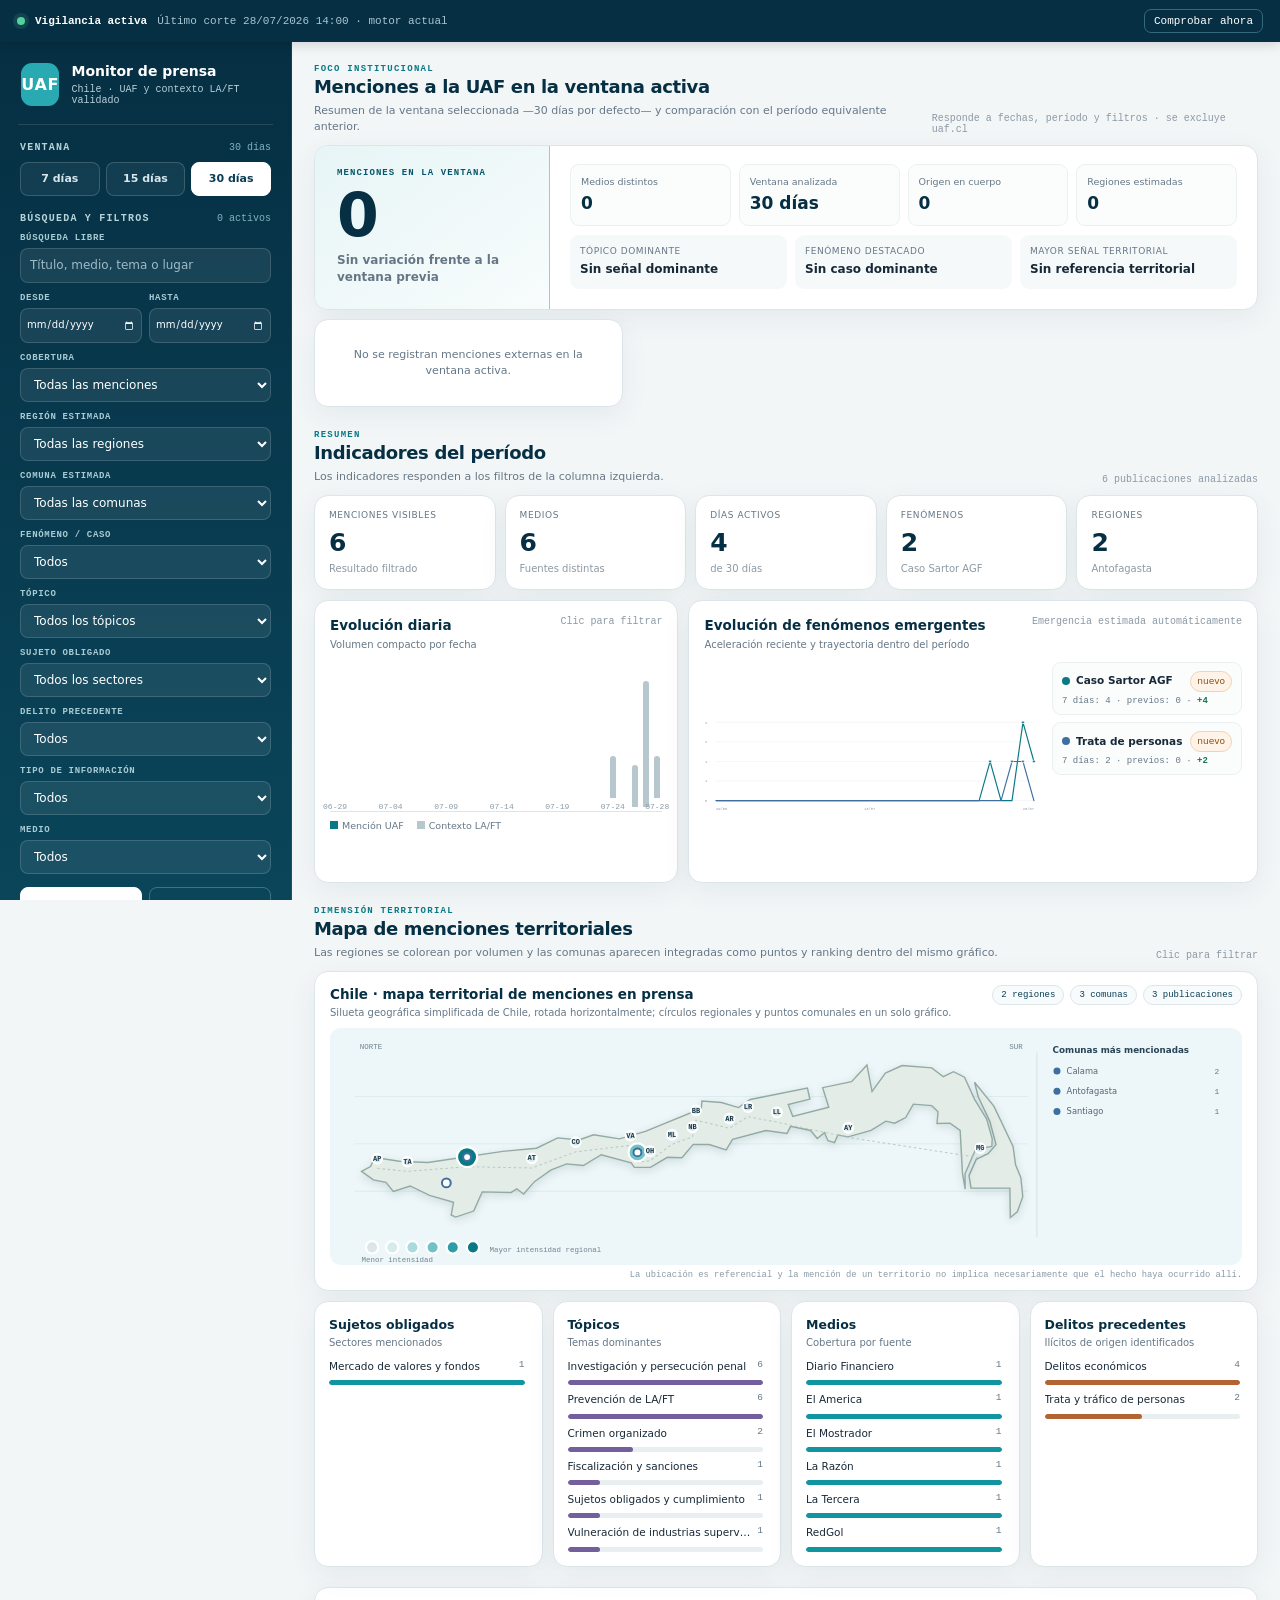
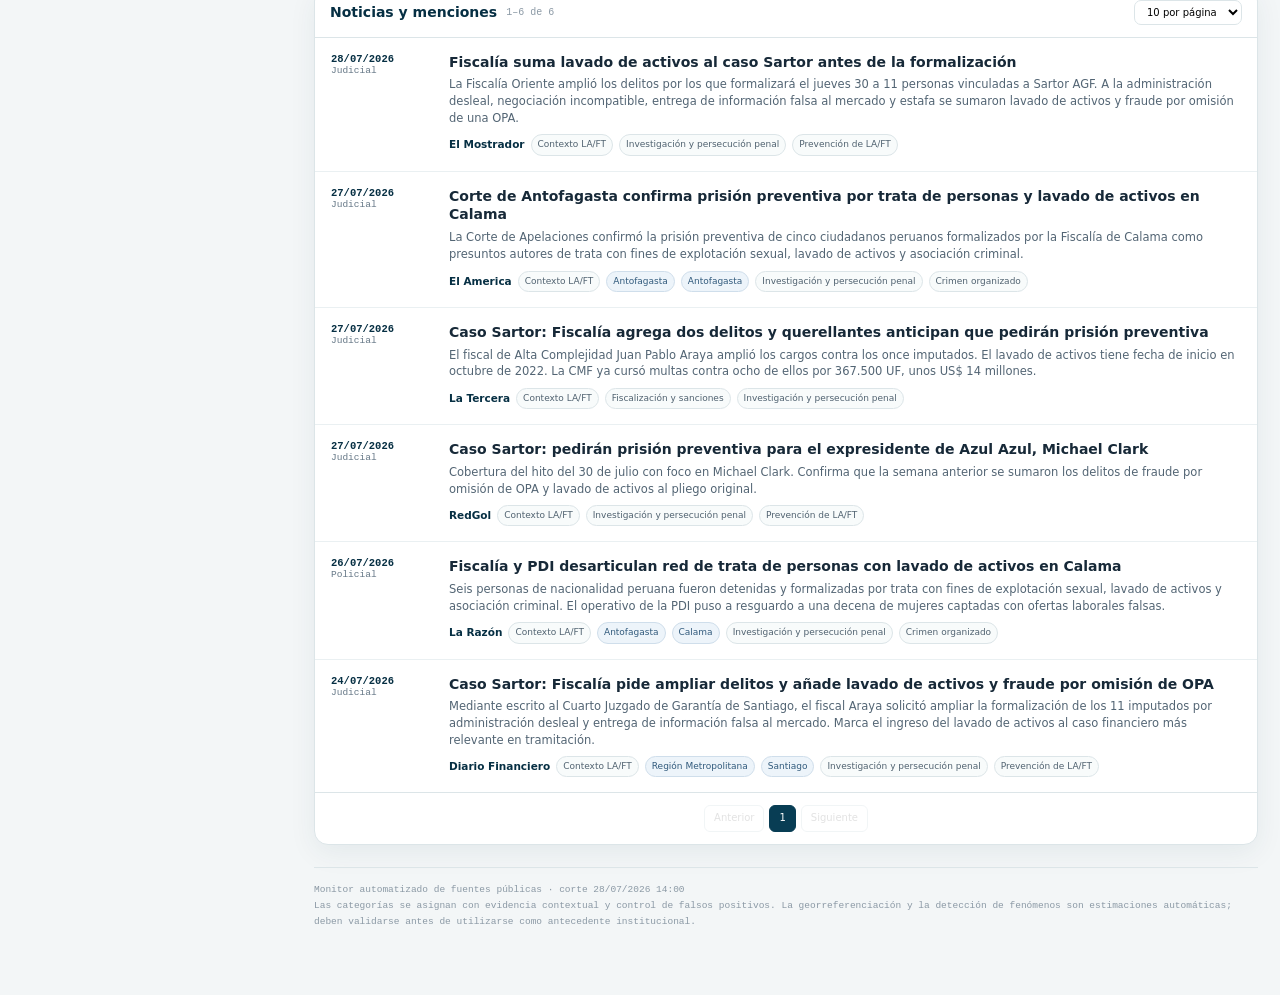
==== commit 26344552: "Add files via upload" ====
--- a/index.html
+++ b/index.html
@@ -29,8 +29,8 @@
 .field{display:flex;flex-direction:column;gap:5px;margin-bottom:10px}.field label{font:700 9px var(--mono);letter-spacing:.075em;text-transform:uppercase;color:#a9cbd3}.field input,.field select{width:100%;min-width:0;border:1px solid rgba(255,255,255,.15);background:rgba(255,255,255,.075);color:#fff;border-radius:8px;padding:8px 9px;outline:none;font-size:12px}.field input::placeholder{color:#9ebcc5}.field input:focus,.field select:focus{border-color:#85d0d7;background:rgba(255,255,255,.11)}.field select option{background:#0b455a;color:#fff}.date-grid{display:grid;grid-template-columns:1fr 1fr;gap:7px}.date-grid .field{min-width:0}.date-grid input{font-size:10px;padding:8px 5px;color-scheme:dark}
 .side-actions{display:grid;grid-template-columns:1fr 1fr;gap:7px;margin-top:13px}.btn{border:1px solid rgba(255,255,255,.24);border-radius:8px;padding:9px 10px;background:transparent;color:#fff;font-weight:750;font-size:11px;cursor:pointer}.btn.primary{background:#fff;color:var(--uaf-900);border-color:#fff}.btn:hover{transform:translateY(-1px)}
 .side-result{margin-top:11px;padding:9px 10px;border-radius:9px;background:rgba(255,255,255,.07);font:10px var(--mono);color:#c3dce2}.side-result b{color:#fff;font-size:12px}.side-links{display:grid;gap:7px;margin-top:18px;padding-top:15px;border-top:1px solid rgba(255,255,255,.12)}.side-links a{color:#c7e0e5;text-decoration:none;font-size:11px}.side-links a:hover{color:#fff;text-decoration:underline}
-.main{min-width:0;width:100%;padding:22px 22px 65px}.main-wrap{width:100%;max-width:none;margin:0}.top-brand{background:linear-gradient(112deg,#fff,#f3fafb);border:1px solid var(--line);border-radius:var(--radius);padding:18px 20px;display:flex;align-items:center;justify-content:space-between;gap:18px;box-shadow:var(--shadow)}.top-brand h2{margin:0;color:var(--uaf-950);font-size:22px;letter-spacing:-.025em}.top-brand p{margin:4px 0 0;color:var(--muted);font-size:12px}.brand-meta{text-align:right;font:10.5px var(--mono);color:var(--muted)}.brand-meta b{display:block;color:var(--uaf-950);font-size:12px;margin-bottom:3px}
-.section-title{display:flex;align-items:end;justify-content:space-between;gap:14px;margin:23px 0 10px}.section-title h2{margin:0;color:var(--uaf-950);font-size:18px;letter-spacing:-.02em}.section-title p{margin:3px 0 0;color:var(--muted);font-size:11px}.eyebrow{font:700 9px var(--mono);letter-spacing:.14em;text-transform:uppercase;color:var(--uaf-700)}.hint{font:10px var(--mono);color:var(--faint)}
+.main{min-width:0;width:100%;padding:22px 22px 65px}.main-wrap{width:100%;max-width:none;margin:0}
+.section-title{display:flex;align-items:end;justify-content:space-between;gap:14px;margin:23px 0 10px}.main-wrap>.section-title:first-child{margin-top:0}.section-title h2{margin:0;color:var(--uaf-950);font-size:18px;letter-spacing:-.02em}.section-title p{margin:3px 0 0;color:var(--muted);font-size:11px}.eyebrow{font:700 9px var(--mono);letter-spacing:.14em;text-transform:uppercase;color:var(--uaf-700)}.hint{font:10px var(--mono);color:var(--faint)}
 .card{background:var(--surface);border:1px solid var(--line);border-radius:var(--radius);box-shadow:var(--shadow)}
 .hero{display:grid;grid-template-columns:235px 1fr;overflow:hidden}.hero-score{padding:22px;background:linear-gradient(145deg,var(--uaf-100),#f8fcfc);border-right:1px solid var(--uaf-300);display:flex;flex-direction:column;justify-content:center}.hero-score .label{font:700 9px var(--mono);text-transform:uppercase;letter-spacing:.12em;color:var(--uaf-800)}.hero-score .number{font-size:60px;line-height:1;font-weight:850;color:var(--uaf-950);margin:7px 0}.hero-score .trend{font-size:12px;font-weight:750}.trend.up{color:var(--red)}.trend.down{color:var(--green)}.trend.flat{color:var(--muted)}
 .hero-body{padding:18px 20px}.hero-kpis{display:grid;grid-template-columns:repeat(4,1fr);gap:8px}.hero-kpi{border:1px solid var(--line2);border-radius:9px;padding:10px;background:#fbfdfd}.hero-kpi span{display:block;color:var(--muted);font-size:9.5px}.hero-kpi b{display:block;color:var(--uaf-950);font-size:17px;margin-top:2px}.hero-insights{display:grid;grid-template-columns:repeat(3,1fr);gap:8px;margin-top:9px}.hero-insight{padding:10px;border-radius:9px;background:#f6f9fa}.hero-insight label{display:block;color:var(--muted);font-size:9px;text-transform:uppercase;letter-spacing:.06em}.hero-insight b{display:block;margin-top:3px;font-size:12px;color:var(--ink);white-space:nowrap;overflow:hidden;text-overflow:ellipsis}
@@ -47,8 +47,8 @@
 .pagination{display:flex;justify-content:center;align-items:center;gap:5px;padding:12px;border-top:1px solid var(--line)}.pagination button{border:1px solid var(--line);background:#fff;padding:5px 9px;cursor:pointer;border-radius:6px;font-size:10px}.pagination button.active{background:var(--uaf-900);color:#fff;border-color:var(--uaf-900)}.pagination button:disabled{opacity:.4;cursor:default}.empty{padding:27px;text-align:center;color:var(--muted);font-size:11px}
 footer{margin-top:22px;padding-top:14px;border-top:1px solid var(--line);font:9.5px var(--mono);color:var(--faint);line-height:1.7}
 @media(max-width:1250px){:root{--sidebar:265px}.rank-grid{grid-template-columns:1fr 1fr}.detail-strip{grid-template-columns:1fr 1fr}.metrics{grid-template-columns:repeat(3,1fr)}.emerging-wrap{grid-template-columns:1fr}.emerging-list{grid-template-columns:repeat(2,1fr)}}
-@media(max-width:900px){.statusbar{padding-left:12px}.mobile-filter{display:inline-block}.app{display:block}.sidebar{position:fixed;z-index:90;left:0;top:42px;width:min(330px,92vw);transform:translateX(-105%);transition:.22s;box-shadow:12px 0 32px rgba(0,0,0,.25)}.sidebar.open{transform:translateX(0)}.main{padding:18px 14px 55px}.analytics-grid{grid-template-columns:1fr}.hero{grid-template-columns:1fr}.hero-score{border-right:0;border-bottom:1px solid var(--uaf-300)}.geo-map svg{min-height:215px}.geo-map-summary{justify-content:flex-start}.top-brand{align-items:flex-start}.brand-meta{display:none}}
-@media(max-width:620px){.main{padding:12px 8px 45px}.top-brand{padding:14px}.top-brand h2{font-size:18px}.hero-kpis{grid-template-columns:1fr 1fr}.hero-insights{grid-template-columns:1fr}.metrics{grid-template-columns:1fr 1fr}.rank-grid,.detail-strip{grid-template-columns:1fr}.emerging-list{grid-template-columns:1fr}.geo-map-card{padding:11px 8px 8px}.geo-map-head{display:block}.geo-map-summary{margin-top:7px}.geo-map svg{min-height:190px}.news{grid-template-columns:1fr}.day-col .x{display:none}.section-title .hint{display:none}}
+@media(max-width:900px){.statusbar{padding-left:12px}.mobile-filter{display:inline-block}.app{display:block}.sidebar{position:fixed;z-index:90;left:0;top:42px;width:min(330px,92vw);transform:translateX(-105%);transition:.22s;box-shadow:12px 0 32px rgba(0,0,0,.25)}.sidebar.open{transform:translateX(0)}.main{padding:18px 14px 55px}.analytics-grid{grid-template-columns:1fr}.hero{grid-template-columns:1fr}.hero-score{border-right:0;border-bottom:1px solid var(--uaf-300)}.geo-map svg{min-height:215px}.geo-map-summary{justify-content:flex-start}}
+@media(max-width:620px){.main{padding:12px 8px 45px}.hero-kpis{grid-template-columns:1fr 1fr}.hero-insights{grid-template-columns:1fr}.metrics{grid-template-columns:1fr 1fr}.rank-grid,.detail-strip{grid-template-columns:1fr}.emerging-list{grid-template-columns:1fr}.geo-map-card{padding:11px 8px 8px}.geo-map-head{display:block}.geo-map-summary{margin-top:7px}.geo-map svg{min-height:190px}.news{grid-template-columns:1fr}.day-col .x{display:none}.section-title .hint{display:none}}
 @media print{.statusbar,.sidebar,.pagination{display:none}.app{display:block}.main{padding:0}.card{box-shadow:none}.main-wrap{max-width:none}}
 </style>
 </head>
@@ -59,7 +59,7 @@
 </div>
 <div class="app">
   <aside class="sidebar" id="sidebar">
-    <div class="brand"><div class="brand-mark">UAF</div><div><h1>Monitor de prensa</h1><p>Chile · menciones verificadas</p></div></div>
+    <div class="brand"><div class="brand-mark">UAF</div><div><h1>Monitor de prensa</h1><p>Chile · UAF y contexto LA/FT validado</p></div></div>
     <section class="side-section">
       <div class="side-title"><h2>Ventana</h2><span id="periodLabel">30 días</span></div>
       <div class="periods"><button data-period="7">7 días</button><button data-period="15">15 días</button><button data-period="30" class="active">30 días</button></div>
@@ -84,9 +84,7 @@
   </aside>
 
   <main class="main"><div class="main-wrap">
-    <header class="top-brand"><div><div class="eyebrow">Unidad de Análisis Financiero · Chile</div><h2>Monitoreo analítico de prensa</h2><p>Menciones explícitas, señales emergentes y referencias territoriales estimadas.</p></div><div class="brand-meta" id="brandMeta"></div></header>
-
-    <div class="section-title"><div><div class="eyebrow">Foco institucional</div><h2>Menciones a la UAF en la ventana activa</h2><p>Resumen de la ventana seleccionada —30 días por defecto— y comparación con el período equivalente anterior.</p></div><span class="hint">Resultado excluye sitio www.uaf.cl</span></div>
+    <div class="section-title"><div><div class="eyebrow">Foco institucional</div><h2>Menciones a la UAF en la ventana activa</h2><p>Resumen de la ventana seleccionada —30 días por defecto— y comparación con el período equivalente anterior.</p></div><span class="hint">Responde a fechas, período y filtros · se excluye uaf.cl</span></div>
     <section class="card hero" id="uafHero"></section>
     <div class="detail-strip" id="uafDetails"></div>
 
@@ -95,11 +93,11 @@
 
     <div class="analytics-grid">
       <section class="card panel"><div class="panel-head"><div><h3>Evolución diaria</h3><div class="sub">Volumen compacto por fecha</div></div><span class="hint">Clic para filtrar</span></div><div id="dailyChart"></div></section>
-      <section class="card panel"><div class="panel-head"><div><h3>Evolución de fenómenos emergentes</h3><div class="sub">Aceleración reciente y trayectoria dentro del período</div></div><span class="hint">Fenómeno estimado automáticamente</span></div><div id="emergingChart"></div></section>
+      <section class="card panel"><div class="panel-head"><div><h3>Evolución de fenómenos emergentes</h3><div class="sub">Aceleración reciente y trayectoria dentro del período</div></div><span class="hint">Emergencia estimada automáticamente</span></div><div id="emergingChart"></div></section>
     </div>
 
     <div class="section-title"><div><div class="eyebrow">Dimensión territorial</div><h2>Mapa de menciones territoriales</h2><p>Las regiones se colorean por volumen y las comunas aparecen integradas como puntos y ranking dentro del mismo gráfico.</p></div><span class="hint">Clic para filtrar</span></div>
-    <section class="card geo-map-card"><div class="geo-map-head"><div><h3>Chile · mapa territorial de menciones en prensa</h3><div class="sub">Silueta geográfica simplificada de Chile.</div></div><div class="geo-map-summary" id="geoMapSummary"></div></div><div class="geo-map" id="geoMap"></div><div class="geo-note">La ubicación es referencial y la mención de un territorio no implica necesariamente que el hecho haya ocurrido allí.</div></section>
+    <section class="card geo-map-card"><div class="geo-map-head"><div><h3>Chile · mapa territorial de menciones en prensa</h3><div class="sub">Silueta geográfica simplificada de Chile, rotada horizontalmente; círculos regionales y puntos comunales en un solo gráfico.</div></div><div class="geo-map-summary" id="geoMapSummary"></div></div><div class="geo-map" id="geoMap"></div><div class="geo-note">La ubicación es referencial y la mención de un territorio no implica necesariamente que el hecho haya ocurrido allí.</div></section>
 
     <div class="rank-grid">
       <section class="card panel rank-panel"><div class="panel-head"><div><h3>Sujetos obligados</h3><div class="sub">Sectores mencionados</div></div></div><div class="rank" id="rankSubjects"></div></section>
@@ -273,10 +271,10 @@
 function renderActive(){const names={start:'Desde',end:'Hasta',coverage:'Cobertura',region:'Región',commune:'Comuna',subject:'Sector',topic:'Tópico',phenomenon:'Fenómeno',nature:'Tipo',medium:'Medio',precedent:'Precedente',q:'Búsqueda',selectedDay:'Día'};const chips=[];Object.keys(names).forEach(k=>{if(state[k])chips.push(`<button class="filter-chip" data-clear="${k}">${esc(names[k])}: ${esc(k==='coverage'?(state[k]==='uaf'?'UAF Chile':'Contexto LA/FT'):state[k])} ×</button>`)});$('activeFilters').innerHTML=chips.join('');$('filterCount').textContent=`${activeCount()} activos`;$('activeFilters').querySelectorAll('[data-clear]').forEach(b=>b.onclick=()=>{state[b.dataset.clear]='';state.page=1;syncControls();render()})}
 function renderNews(rows){
   const pages=Math.max(1,Math.ceil(rows.length/state.pageSize));state.page=Math.min(state.page,pages);const start=(state.page-1)*state.pageSize,shown=rows.slice(start,start+state.pageSize);$('tableRange').textContent=rows.length?`${start+1}–${Math.min(start+state.pageSize,rows.length)} de ${rows.length}`:'0 resultados';
-  $('newsList').innerHTML=shown.map(r=>{const summary=r.contexto_uaf||r.resumen||r.evidencia_uaf||'Sin resumen disponible.';const geo=[...r._regions.slice(0,1),...r._communes.slice(0,1)];return`<article class="news"><div class="news-side"><strong>${esc(r.fecha_legible||niceDate(r.fecha))}</strong>${esc(r.naturaleza_label||r.naturaleza||'')}</div><div><h4><a href="${safeUrl(r.link)}" target="_blank" rel="noopener">${esc(r.titulo||'Sin título')}</a></h4><p>${esc(summary)}</p><div class="news-footer"><span class="medium">${esc(r.medio||'')}</span>${r.uaf?'<span class="tag uaf">UAF Chile</span>':''}${geo.map(x=>`<span class="tag geo">${esc(x)}</span>`).join('')}${(labelsOf(r,'topicos').slice(0,2)).map(x=>`<span class="tag">${esc(x)}</span>`).join('')}${r.origen_mencion_uaf?`<span class="tag">Mención en ${esc(r.origen_mencion_uaf)}</span>`:''}</div></div></article>`}).join('')||'<div class="empty">No hay publicaciones que coincidan con los filtros seleccionados.</div>';
+  $('newsList').innerHTML=shown.map(r=>{const summary=r.contexto_uaf||r.resumen||r.evidencia_uaf||'Sin resumen disponible.';const geo=[...r._regions.slice(0,1),...r._communes.slice(0,1)];return`<article class="news"><div class="news-side"><strong>${esc(r.fecha_legible||niceDate(r.fecha))}</strong>${esc(r.naturaleza_label||r.naturaleza||'')}</div><div><h4><a href="${safeUrl(r.link)}" target="_blank" rel="noopener">${esc(r.titulo||'Sin título')}</a></h4><p>${esc(summary)}</p><div class="news-footer"><span class="medium">${esc(r.medio||'')}</span>${r.uaf?'<span class="tag uaf">UAF Chile</span>':'<span class="tag">Contexto LA/FT</span>'}${geo.map(x=>`<span class="tag geo">${esc(x)}</span>`).join('')}${(labelsOf(r,'topicos').slice(0,2)).map(x=>`<span class="tag">${esc(x)}</span>`).join('')}${r.origen_mencion_uaf?`<span class="tag">Mención en ${esc(r.origen_mencion_uaf)}</span>`:''}</div></div></article>`}).join('')||'<div class="empty">No hay publicaciones que coincidan con los filtros seleccionados.</div>';
   const buttons=[];buttons.push(`<button ${state.page<=1?'disabled':''} data-page="${state.page-1}">Anterior</button>`);const from=Math.max(1,state.page-2),to=Math.min(pages,from+4);for(let p=from;p<=to;p++)buttons.push(`<button class="${p===state.page?'active':''}" data-page="${p}">${p}</button>`);buttons.push(`<button ${state.page>=pages?'disabled':''} data-page="${state.page+1}">Siguiente</button>`);$('pagination').innerHTML=buttons.join('');$('pagination').querySelectorAll('[data-page]').forEach(b=>b.onclick=()=>{if(!b.disabled){state.page=+b.dataset.page;renderNews(rows);$('newsSection').scrollIntoView({behavior:'smooth',block:'start'})}})
 }
-function render(){populateControls();syncControls();const rows=filteredRows();renderHero(rows);renderMetrics(rows);renderDaily(rows);renderEmerging(rows);renderGeo(rows);renderRanks(rows);renderActive();renderNews(rows);$('resultCount').innerHTML=`<b>${rows.length}</b> publicaciones visibles`;$('brandMeta').innerHTML=`<b>${esc(D.generado_legible||'Corte no informado')}</b>${esc(D.version_motor||'motor actual')}<br>${D.consultas||0} consultas automatizadas`;$('statusStamp').textContent=`Último corte ${D.generado_legible||''}`;$('footer').innerHTML=`Monitor automatizado de fuentes públicas · corte ${esc(D.generado_legible||'')}<br>La georreferenciación y la detección de fenómenos son estimaciones automáticas basadas en el texto disponible. El mapa utiliza una silueta geográfica simplificada de Chile y la posición de las comunas es referencial. Deben validarse antes de utilizarse como antecedente institucional.`}
+function render(){populateControls();syncControls();const rows=filteredRows();renderHero(rows);renderMetrics(rows);renderDaily(rows);renderEmerging(rows);renderGeo(rows);renderRanks(rows);renderActive();renderNews(rows);$('resultCount').innerHTML=`<b>${rows.length}</b> publicaciones visibles`;$('statusStamp').textContent=`Último corte ${D.generado_legible||''} · ${D.version_motor||'motor actual'}`;$('footer').innerHTML=`Monitor automatizado de fuentes públicas · corte ${esc(D.generado_legible||'')}<br>Las categorías se asignan con evidencia contextual y control de falsos positivos. La georreferenciación y la detección de fenómenos son estimaciones automáticas; deben validarse antes de utilizarse como antecedente institucional.`}
 async function loadData(show=false){try{const r=await fetch(`datos.json?t=${Date.now()}`,{cache:'no-store'});if(!r.ok)throw new Error(r.status);D=await r.json();$('statusDot').style.background='#54d09a';$('statusText').textContent='Vigilancia activa';if(show)$('statusStamp').textContent='Datos comprobados'}catch(e){D=FALLBACK;$('statusDot').style.background='#d0a64a';$('statusText').textContent='Vista con último corte disponible';if(show)$('statusStamp').textContent='No se pudo consultar un corte nuevo'}prepareRows();render()}
 document.querySelectorAll('[data-period]').forEach(b=>b.onclick=()=>{state.period=+b.dataset.period;state.start='';state.end='';state.selectedDay='';state.page=1;render()});
 $('applyBtn').onclick=()=>{readControls();render();$('sidebar').classList.remove('open')};
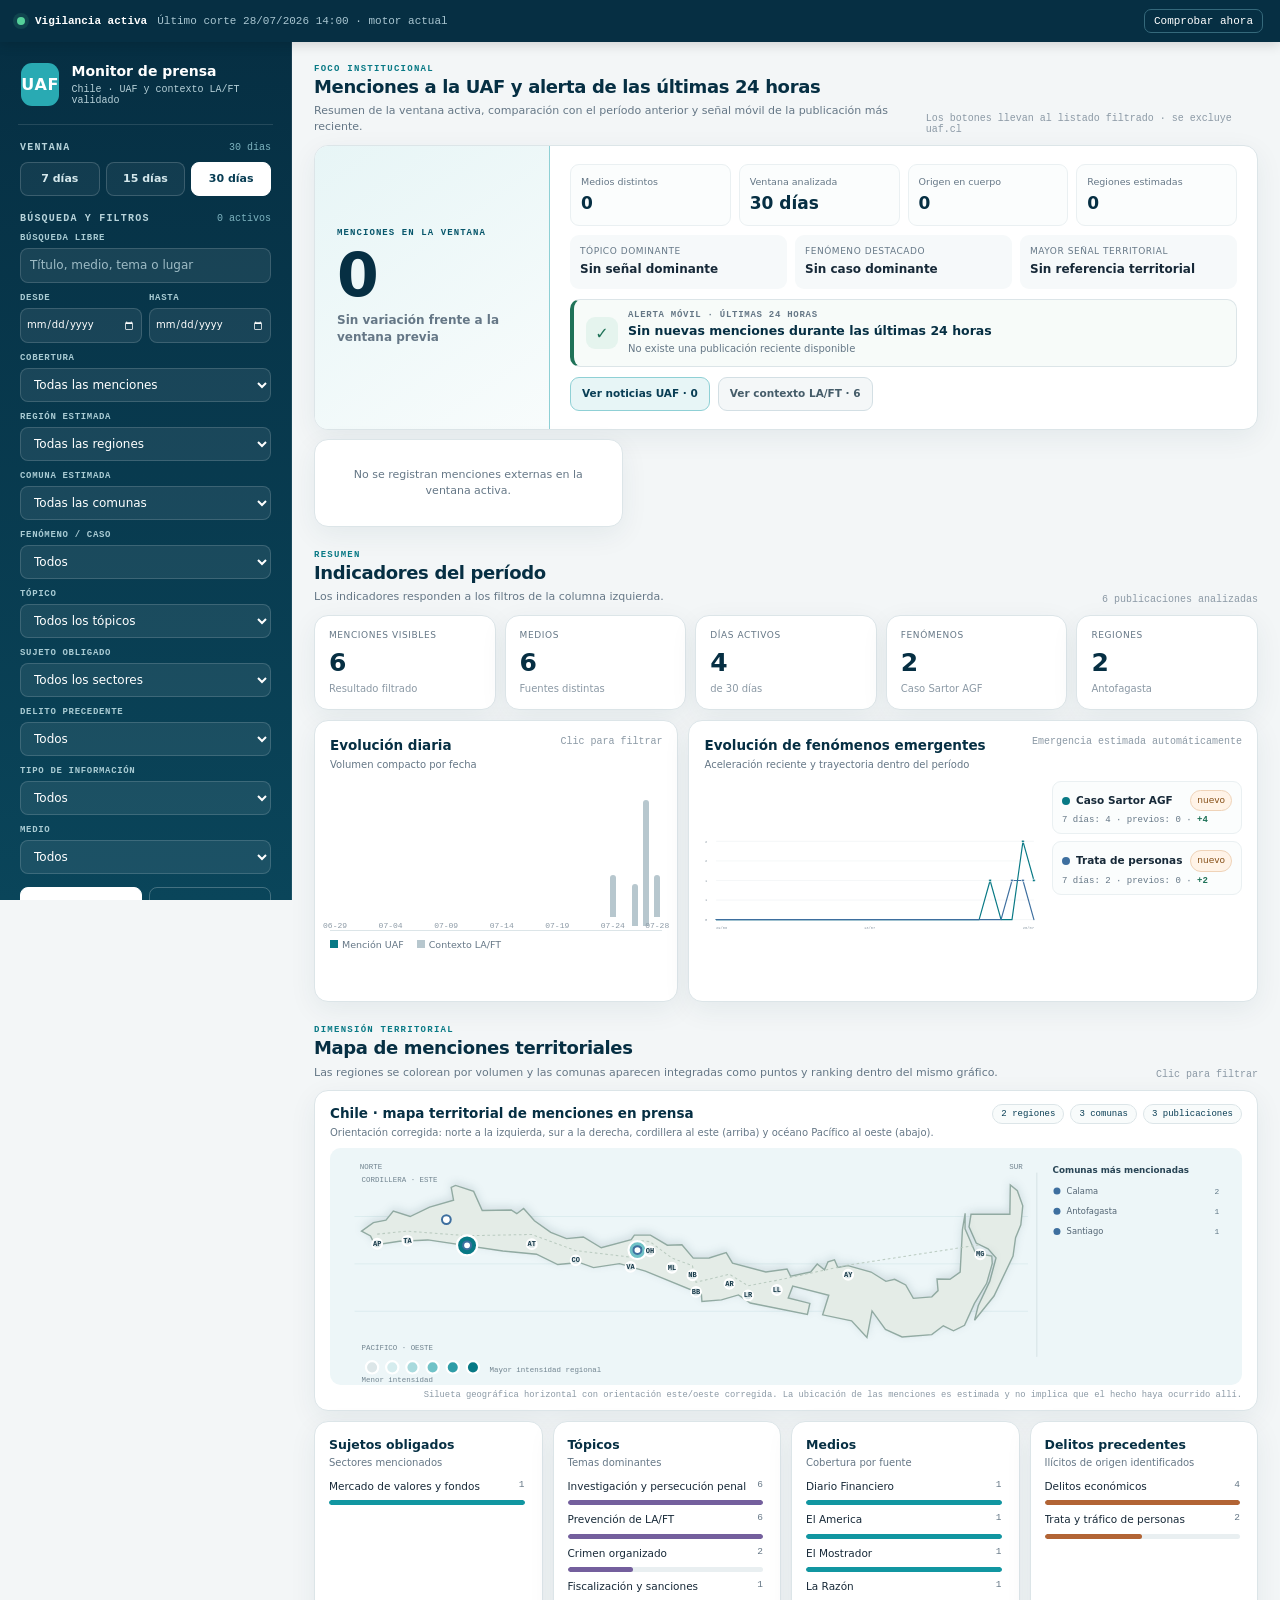
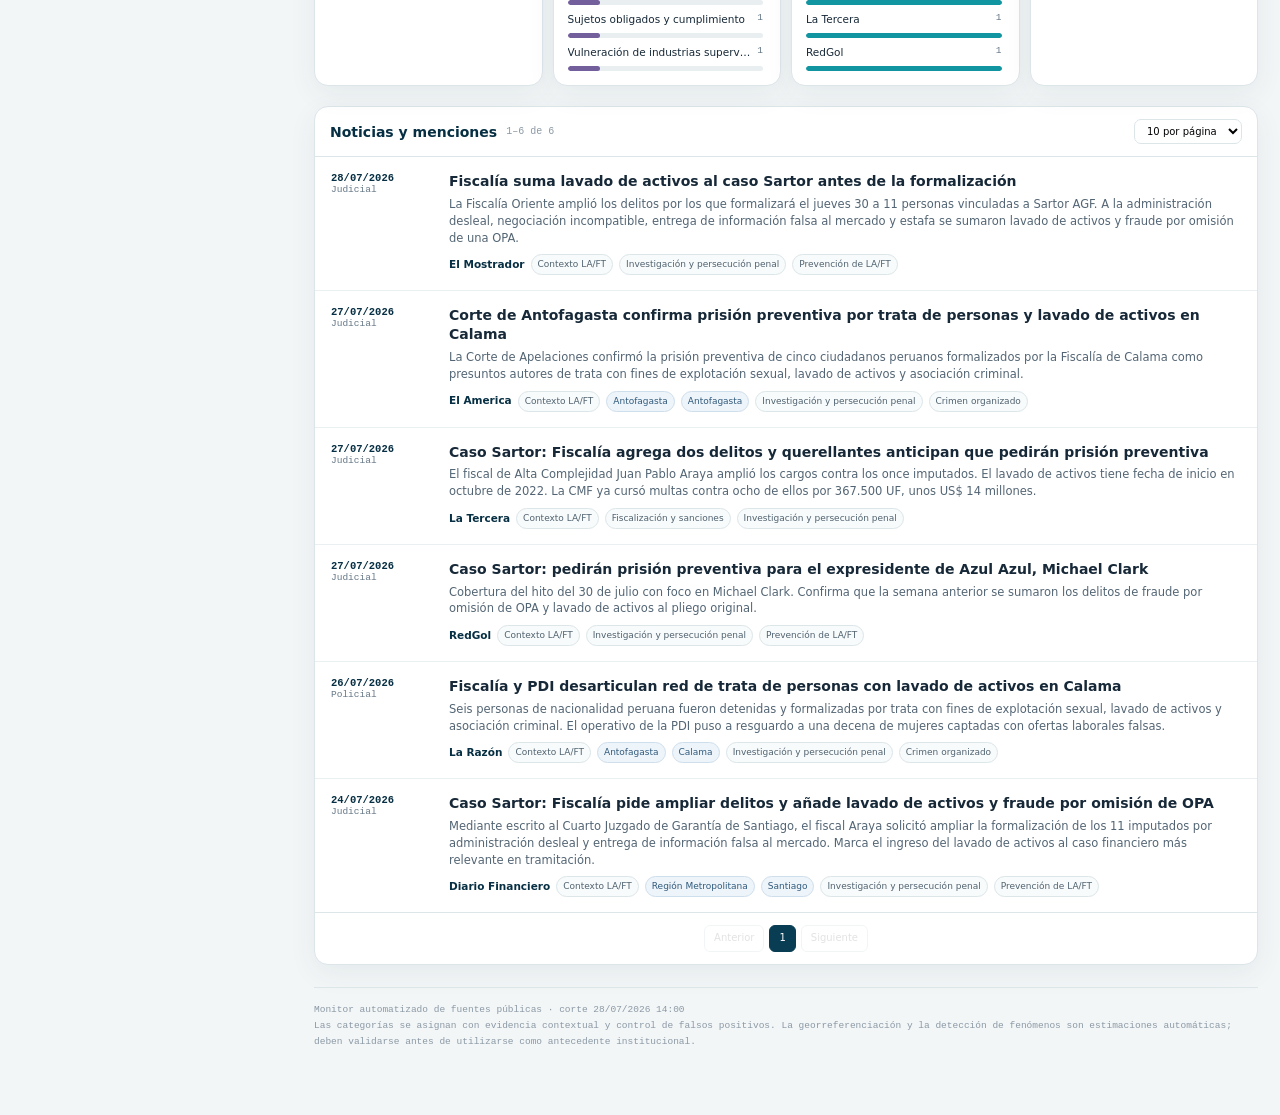
==== commit 1eb68c0d: "Add files via upload" ====
--- a/index.html
+++ b/index.html
@@ -34,6 +34,7 @@
 .card{background:var(--surface);border:1px solid var(--line);border-radius:var(--radius);box-shadow:var(--shadow)}
 .hero{display:grid;grid-template-columns:235px 1fr;overflow:hidden}.hero-score{padding:22px;background:linear-gradient(145deg,var(--uaf-100),#f8fcfc);border-right:1px solid var(--uaf-300);display:flex;flex-direction:column;justify-content:center}.hero-score .label{font:700 9px var(--mono);text-transform:uppercase;letter-spacing:.12em;color:var(--uaf-800)}.hero-score .number{font-size:60px;line-height:1;font-weight:850;color:var(--uaf-950);margin:7px 0}.hero-score .trend{font-size:12px;font-weight:750}.trend.up{color:var(--red)}.trend.down{color:var(--green)}.trend.flat{color:var(--muted)}
 .hero-body{padding:18px 20px}.hero-kpis{display:grid;grid-template-columns:repeat(4,1fr);gap:8px}.hero-kpi{border:1px solid var(--line2);border-radius:9px;padding:10px;background:#fbfdfd}.hero-kpi span{display:block;color:var(--muted);font-size:9.5px}.hero-kpi b{display:block;color:var(--uaf-950);font-size:17px;margin-top:2px}.hero-insights{display:grid;grid-template-columns:repeat(3,1fr);gap:8px;margin-top:9px}.hero-insight{padding:10px;border-radius:9px;background:#f6f9fa}.hero-insight label{display:block;color:var(--muted);font-size:9px;text-transform:uppercase;letter-spacing:.06em}.hero-insight b{display:block;margin-top:3px;font-size:12px;color:var(--ink);white-space:nowrap;overflow:hidden;text-overflow:ellipsis}
+.hero-alert{margin-top:10px;border:1px solid var(--line);border-left:4px solid var(--green);border-radius:10px;padding:10px 12px;background:#f7fbf9;display:grid;grid-template-columns:auto minmax(0,1fr) auto;gap:10px;align-items:center}.hero-alert.hot{border-left-color:var(--red);background:#fff8f8}.hero-alert .alert-icon{height:32px;width:32px;border-radius:9px;display:grid;place-items:center;background:#e5f4ee;color:var(--green);font-weight:900}.hero-alert.hot .alert-icon{background:#fae8ea;color:var(--red)}.hero-alert .alert-copy span{display:block;font:700 9px var(--mono);letter-spacing:.08em;text-transform:uppercase;color:var(--muted)}.hero-alert .alert-copy b{display:block;font-size:12.5px;color:var(--uaf-950);margin-top:2px}.hero-alert .alert-copy small{display:block;color:var(--muted);font-size:10px;margin-top:2px;white-space:nowrap;overflow:hidden;text-overflow:ellipsis}.hero-alert a{color:var(--uaf-800);font-size:10px;font-weight:800;text-decoration:none}.hero-alert a:hover{text-decoration:underline}.hero-actions{display:flex;gap:8px;flex-wrap:wrap;margin-top:10px}.hero-action{border:1px solid var(--uaf-300);background:var(--uaf-100);color:var(--uaf-900);border-radius:9px;padding:8px 11px;font-size:10.5px;font-weight:800;cursor:pointer}.hero-action.context{border-color:#d3dfe4;background:#f4f7f8;color:#455c69}.hero-action:hover{transform:translateY(-1px);box-shadow:0 4px 12px rgba(8,61,84,.10)}
 .detail-strip{display:grid;grid-template-columns:repeat(3,1fr);gap:9px;margin-top:9px}.uaf-hit{padding:12px 13px}.uaf-hit h3{font-size:12.5px;line-height:1.35;margin:4px 0 7px}.uaf-hit h3 a{color:var(--uaf-950);text-decoration:none}.uaf-hit h3 a:hover{text-decoration:underline}.meta{font:9.5px var(--mono);color:var(--muted)}
 .tags{display:flex;gap:5px;flex-wrap:wrap;margin-top:8px}.tag{font-size:9px;padding:3px 6px;border-radius:99px;border:1px solid var(--line);background:#f8fbfb;color:#506270}.tag.uaf{color:var(--uaf-800);background:var(--uaf-100);border-color:var(--uaf-300)}.tag.geo{color:#315a7c;background:#edf4fa;border-color:#cfdeeb}.tag.new{color:#865018;background:#fff3e7;border-color:#efd3b8}
 .metrics{display:grid;grid-template-columns:repeat(5,1fr);gap:9px}.metric{padding:13px 14px;min-width:0}.metric span{display:block;color:var(--muted);font-size:9px;text-transform:uppercase;letter-spacing:.065em}.metric b{display:block;font-size:25px;color:var(--uaf-950);margin:3px 0 1px}.metric small{display:block;color:var(--faint);font-size:10px;white-space:nowrap;overflow:hidden;text-overflow:ellipsis}
@@ -48,7 +49,7 @@
 footer{margin-top:22px;padding-top:14px;border-top:1px solid var(--line);font:9.5px var(--mono);color:var(--faint);line-height:1.7}
 @media(max-width:1250px){:root{--sidebar:265px}.rank-grid{grid-template-columns:1fr 1fr}.detail-strip{grid-template-columns:1fr 1fr}.metrics{grid-template-columns:repeat(3,1fr)}.emerging-wrap{grid-template-columns:1fr}.emerging-list{grid-template-columns:repeat(2,1fr)}}
 @media(max-width:900px){.statusbar{padding-left:12px}.mobile-filter{display:inline-block}.app{display:block}.sidebar{position:fixed;z-index:90;left:0;top:42px;width:min(330px,92vw);transform:translateX(-105%);transition:.22s;box-shadow:12px 0 32px rgba(0,0,0,.25)}.sidebar.open{transform:translateX(0)}.main{padding:18px 14px 55px}.analytics-grid{grid-template-columns:1fr}.hero{grid-template-columns:1fr}.hero-score{border-right:0;border-bottom:1px solid var(--uaf-300)}.geo-map svg{min-height:215px}.geo-map-summary{justify-content:flex-start}}
-@media(max-width:620px){.main{padding:12px 8px 45px}.hero-kpis{grid-template-columns:1fr 1fr}.hero-insights{grid-template-columns:1fr}.metrics{grid-template-columns:1fr 1fr}.rank-grid,.detail-strip{grid-template-columns:1fr}.emerging-list{grid-template-columns:1fr}.geo-map-card{padding:11px 8px 8px}.geo-map-head{display:block}.geo-map-summary{margin-top:7px}.geo-map svg{min-height:190px}.news{grid-template-columns:1fr}.day-col .x{display:none}.section-title .hint{display:none}}
+@media(max-width:620px){.main{padding:12px 8px 45px}.hero-alert{grid-template-columns:auto 1fr}.hero-alert>a{grid-column:2}.hero-kpis{grid-template-columns:1fr 1fr}.hero-insights{grid-template-columns:1fr}.metrics{grid-template-columns:1fr 1fr}.rank-grid,.detail-strip{grid-template-columns:1fr}.emerging-list{grid-template-columns:1fr}.geo-map-card{padding:11px 8px 8px}.geo-map-head{display:block}.geo-map-summary{margin-top:7px}.geo-map svg{min-height:190px}.news{grid-template-columns:1fr}.day-col .x{display:none}.section-title .hint{display:none}}
 @media print{.statusbar,.sidebar,.pagination{display:none}.app{display:block}.main{padding:0}.card{box-shadow:none}.main-wrap{max-width:none}}
 </style>
 </head>
@@ -84,7 +85,7 @@
   </aside>
 
   <main class="main"><div class="main-wrap">
-    <div class="section-title"><div><div class="eyebrow">Foco institucional</div><h2>Menciones a la UAF en la ventana activa</h2><p>Resumen de la ventana seleccionada —30 días por defecto— y comparación con el período equivalente anterior.</p></div><span class="hint">Responde a fechas, período y filtros · se excluye uaf.cl</span></div>
+    <div class="section-title"><div><div class="eyebrow">Foco institucional</div><h2>Menciones a la UAF y alerta de las últimas 24 horas</h2><p>Resumen de la ventana activa, comparación con el período anterior y señal móvil de la publicación más reciente.</p></div><span class="hint">Los botones llevan al listado filtrado · se excluye uaf.cl</span></div>
     <section class="card hero" id="uafHero"></section>
     <div class="detail-strip" id="uafDetails"></div>
 
@@ -97,7 +98,7 @@
     </div>
 
     <div class="section-title"><div><div class="eyebrow">Dimensión territorial</div><h2>Mapa de menciones territoriales</h2><p>Las regiones se colorean por volumen y las comunas aparecen integradas como puntos y ranking dentro del mismo gráfico.</p></div><span class="hint">Clic para filtrar</span></div>
-    <section class="card geo-map-card"><div class="geo-map-head"><div><h3>Chile · mapa territorial de menciones en prensa</h3><div class="sub">Silueta geográfica simplificada de Chile, rotada horizontalmente; círculos regionales y puntos comunales en un solo gráfico.</div></div><div class="geo-map-summary" id="geoMapSummary"></div></div><div class="geo-map" id="geoMap"></div><div class="geo-note">La ubicación es referencial y la mención de un territorio no implica necesariamente que el hecho haya ocurrido allí.</div></section>
+    <section class="card geo-map-card"><div class="geo-map-head"><div><h3>Chile · mapa territorial de menciones en prensa</h3><div class="sub">Orientación corregida: norte a la izquierda, sur a la derecha, cordillera al este (arriba) y océano Pacífico al oeste (abajo).</div></div><div class="geo-map-summary" id="geoMapSummary"></div></div><div class="geo-map" id="geoMap"></div><div class="geo-note">Silueta geográfica horizontal con orientación este/oeste corregida. La ubicación de las menciones es estimada y no implica que el hecho haya ocurrido allí.</div></section>
 
     <div class="rank-grid">
       <section class="card panel rank-panel"><div class="panel-head"><div><h3>Sujetos obligados</h3><div class="sub">Sectores mencionados</div></div></div><div class="rank" id="rankSubjects"></div></section>
@@ -153,7 +154,7 @@
 const COMMUNE_GEO={"Arica":[-70.31,-18.48],"Putre":[-69.56,-18.2],"Iquique":[-70.14,-20.22],"Alto Hospicio":[-70.1,-20.27],"Pozo Almonte":[-69.79,-20.26],"Antofagasta":[-70.4,-23.65],"Calama":[-68.93,-22.46],"Tocopilla":[-70.2,-22.09],"Mejillones":[-70.45,-23.1],"San Pedro de Atacama":[-68.2,-22.91],"Copiapó":[-70.33,-27.37],"Caldera":[-70.82,-27.07],"Vallenar":[-70.76,-28.58],"Chañaral":[-70.61,-26.35],"La Serena":[-71.25,-29.9],"Coquimbo":[-71.34,-29.95],"Ovalle":[-71.2,-30.6],"Illapel":[-71.17,-31.63],"Los Vilos":[-71.51,-31.91],"Vicuña":[-70.71,-30.03],"Valparaíso":[-71.62,-33.05],"Viña del Mar":[-71.55,-33.02],"Quilpué":[-71.44,-33.05],"Villa Alemana":[-71.37,-33.04],"San Antonio":[-71.61,-33.59],"Quillota":[-71.25,-32.88],"Los Andes":[-70.6,-32.83],"San Felipe":[-70.73,-32.75],"Concón":[-71.52,-32.93],"Casablanca":[-71.41,-33.32],"La Ligua":[-71.23,-32.45],"Puchuncaví":[-71.42,-32.73],"Quintero":[-71.53,-32.78],"Isla de Pascua":[-109.35,-27.12],"Santiago":[-70.67,-33.45],"Providencia":[-70.61,-33.43],"Las Condes":[-70.57,-33.41],"Vitacura":[-70.6,-33.38],"Lo Barnechea":[-70.51,-33.35],"La Reina":[-70.55,-33.45],"Ñuñoa":[-70.6,-33.46],"Macul":[-70.6,-33.49],"Peñalolén":[-70.54,-33.49],"La Florida":[-70.58,-33.52],"Puente Alto":[-70.58,-33.61],"San José de Maipo":[-70.35,-33.64],"Maipú":[-70.76,-33.51],"Pudahuel":[-70.75,-33.44],"Quilicura":[-70.73,-33.36],"Huechuraba":[-70.64,-33.37],"Recoleta":[-70.64,-33.41],"Independencia":[-70.66,-33.42],"Conchalí":[-70.68,-33.39],"Renca":[-70.72,-33.4],"Estación Central":[-70.7,-33.46],"Cerrillos":[-70.71,-33.5],"El Bosque":[-70.67,-33.56],"La Cisterna":[-70.66,-33.53],"La Granja":[-70.63,-33.54],"La Pintana":[-70.63,-33.59],"Lo Espejo":[-70.69,-33.52],"Lo Prado":[-70.73,-33.44],"Pedro Aguirre Cerda":[-70.68,-33.49],"San Bernardo":[-70.7,-33.59],"San Miguel":[-70.65,-33.5],"San Joaquín":[-70.62,-33.5],"San Ramón":[-70.64,-33.54],"Peñaflor":[-70.91,-33.61],"Talagante":[-70.93,-33.66],"Melipilla":[-71.22,-33.69],"Colina":[-70.68,-33.2],"Lampa":[-70.88,-33.29],"Buin":[-70.74,-33.73],"Paine":[-70.75,-33.81],"Rancagua":[-70.74,-34.17],"Machalí":[-70.65,-34.18],"San Fernando":[-70.99,-34.58],"Pichilemu":[-71.99,-34.39],"Rengo":[-70.86,-34.41],"Santa Cruz":[-71.36,-34.64],"Graneros":[-70.73,-34.07],"Talca":[-71.67,-35.43],"Curicó":[-71.23,-34.98],"Linares":[-71.6,-35.85],"Cauquenes":[-72.32,-35.97],"Constitución":[-72.42,-35.33],"Molina":[-71.28,-35.11],"Parral":[-71.83,-36.14],"Chillán":[-72.1,-36.61],"Chillán Viejo":[-72.14,-36.62],"San Carlos":[-71.96,-36.42],"Quillón":[-72.47,-36.74],"Bulnes":[-72.3,-36.74],"Concepción":[-73.05,-36.82],"Talcahuano":[-73.12,-36.72],"Chiguayante":[-73.02,-36.93],"Hualpén":[-73.1,-36.79],"San Pedro de la Paz":[-73.12,-36.84],"Coronel":[-73.14,-37.02],"Lota":[-73.16,-37.09],"Los Ángeles":[-72.36,-37.47],"Lebu":[-73.65,-37.61],"Cañete":[-73.4,-37.8],"Temuco":[-72.59,-38.74],"Padre Las Casas":[-72.6,-38.77],"Villarrica":[-72.23,-39.28],"Pucón":[-71.96,-39.27],"Angol":[-72.71,-37.8],"Victoria":[-72.33,-38.23],"Collipulli":[-72.44,-37.95],"Curacautín":[-71.89,-38.44],"Valdivia":[-73.25,-39.81],"La Unión":[-73.09,-40.29],"Río Bueno":[-72.97,-40.33],"Panguipulli":[-72.33,-39.64],"Futrono":[-72.4,-40.13],"Puerto Montt":[-72.94,-41.47],"Puerto Varas":[-72.98,-41.32],"Osorno":[-73.13,-40.57],"Castro":[-73.76,-42.48],"Ancud":[-73.83,-41.87],"Chiloé":[-73.95,-42.6],"Frutillar":[-73.05,-41.12],"Llanquihue":[-73.0,-41.26],"Calbuco":[-73.13,-41.77],"Chaitén":[-72.71,-42.92],"Coyhaique":[-72.07,-45.57],"Aysén":[-72.7,-45.4],"Puerto Aysén":[-72.7,-45.4],"Chile Chico":[-71.73,-46.54],"Cochrane":[-72.57,-47.25],"Punta Arenas":[-70.91,-53.16],"Puerto Natales":[-72.51,-51.73],"Porvenir":[-70.37,-53.3],"Cabo de Hornos":[-67.62,-54.93]};
 const COMMUNE_TO_REGION=Object.fromEntries(Object.values(COMMUNES).map(([commune,region])=>[commune,region]));
 function mapHash(s){let h=0;for(let i=0;i<s.length;i++)h=(h*31+s.charCodeAt(i))>>>0;return h}
-function mapPoint(lon,lat){const b=CHILE_MAP_BOUNDS;return{x:b.x0+(b.maxLat-lat)/(b.maxLat-b.minLat)*(b.x1-b.x0),y:b.y0+(lon-b.minLon)/(b.maxLon-b.minLon)*(b.y1-b.y0)}}
+function mapPoint(lon,lat){const b=CHILE_MAP_BOUNDS;return{x:b.x0+(b.maxLat-lat)/(b.maxLat-b.minLat)*(b.x1-b.x0),y:b.y1-(lon-b.minLon)/(b.maxLon-b.minLon)*(b.y1-b.y0)}}
 function communePoint(name,region,index=0){const exact=COMMUNE_GEO[name];if(exact){if(exact[0]<CHILE_MAP_BOUNDS.minLon)return{x:742,y:35};return mapPoint(exact[0],exact[1])};const base=REGION_GEO[region]||[-71,-33];const h=mapHash(name),lon=base[0]+(((h%101)/100)-.5)*.42,lat=base[1]+(((((h>>8)%101)/100)-.5)*.55);return mapPoint(lon,lat)}
 function geoFor(r){
   const text=norm([r.titulo,r.resumen,r.contexto_uaf,r.evidencia_uaf,r.medio].filter(Boolean).join(' '));
@@ -168,8 +169,8 @@
 function prepareRows(){ROWS=(D.prensa||[]).filter(r=>{try{return !new URL(r.link||'',location.href).hostname.toLowerCase().endsWith('uaf.cl')}catch{return true}}).map(r=>{const g=geoFor(r);return{...r,_regions:g.regions,_communes:g.communes,_search:norm([r.titulo,r.resumen,r.contexto_uaf,r.evidencia_uaf,r.medio,r.fenomeno_label,...labelsOf(r,'topicos'),...labelsOf(r,'sujetos_obligados'),...g.regions,...g.communes].join(' '))}})}
 function periodStart(){const now=parseDate(D.generado)||new Date();const d=new Date(now);d.setHours(0,0,0,0);d.setDate(d.getDate()-state.period+1);return d}
 function inBaseRange(r){const d=parseDate(r.fecha_hora||r.fecha);if(!d)return false;const from=state.start?parseDate(state.start):periodStart(),to=state.end?parseDate(`${state.end}T23:59:59`):(parseDate(D.generado)||new Date());return (!from||d>=from)&&(!to||d<=to)&&(!state.selectedDay||r.fecha===state.selectedDay)}
-function matchesActiveFilters(r){
-  if(state.coverage==='uaf'&&!r.uaf)return false;if(state.coverage==='contexto'&&r.uaf)return false;
+function matchesActiveFilters(r,ignoreCoverage=false){
+  if(!ignoreCoverage&&state.coverage==='uaf'&&!r.uaf)return false;if(!ignoreCoverage&&state.coverage==='contexto'&&r.uaf)return false;
   if(state.region&&!r._regions.includes(state.region))return false;if(state.commune&&!r._communes.includes(state.commune))return false;
   if(state.subject&&!labelsOf(r,'sujetos_obligados').includes(state.subject))return false;
   if(state.topic&&!labelsOf(r,'topicos').includes(state.topic))return false;
@@ -206,16 +207,24 @@
 function readControls(){Object.entries(FILTER_IDS).forEach(([k,id])=>state[k]=$(id)?.value||'');state.page=1;state.selectedDay=''}
 function activeCount(){return['start','end','coverage','region','commune','subject','topic','phenomenon','nature','medium','precedent','q'].filter(k=>state[k]).length+(state.selectedDay?1:0)}
 function renderHero(rows){
-  const win=activeWindow(),cur=rows.filter(r=>r.uaf&&!r.fuente_institucional);
+  const win=activeWindow();
+  const windowAll=ROWS.filter(r=>inBaseRange(r)&&matchesActiveFilters(r,true));
+  const cur=windowAll.filter(r=>r.uaf),ctx=windowAll.filter(r=>!r.uaf);
   const priorEnd=win.start?new Date(win.start.getTime()-1):null,priorStart=priorEnd?new Date(priorEnd.getTime()-win.days*864e5+1):null;
-  const comparable=ROWS.filter(r=>r.uaf&&!r.fuente_institucional&&matchesActiveFilters(r));
+  const comparable=ROWS.filter(r=>r.uaf&&matchesActiveFilters(r,true));
   const prev=comparable.filter(r=>{const d=parseDate(r.fecha_hora||r.fecha);return d&&priorStart&&priorEnd&&d>=priorStart&&d<=priorEnd});
   const diff=cur.length-prev.length,dir=diff>0?'up':diff<0?'down':'flat',trend=diff>0?`↑ ${diff} sobre la ventana previa`:diff<0?`↓ ${Math.abs(diff)} bajo la ventana previa`:'Sin variación frente a la ventana previa';
   const topTopic=countValues(cur,r=>labelsOf(r,'topicos'))[0]?.label||'Sin señal dominante';
   const topPhen=countValues(cur,r=>[r.fenomeno_label||r.fenomeno]).find(x=>!genericPhen(x.label))?.label||'Sin caso dominante';
   const regions=countValues(cur,r=>r._regions);
-  $('uafHero').innerHTML=`<div class="hero-score"><span class="label">Menciones en la ventana</span><span class="number">${cur.length}</span><span class="trend ${dir}">${esc(trend)}</span></div><div class="hero-body"><div class="hero-kpis"><div class="hero-kpi"><span>Medios distintos</span><b>${new Set(cur.map(r=>r.medio)).size}</b></div><div class="hero-kpi"><span>Ventana analizada</span><b>${esc(win.label)}</b></div><div class="hero-kpi"><span>Origen en cuerpo</span><b>${cur.filter(r=>r.origen_mencion_uaf==='cuerpo').length}</b></div><div class="hero-kpi"><span>Regiones estimadas</span><b>${regions.length}</b></div></div><div class="hero-insights"><div class="hero-insight"><label>Tópico dominante</label><b>${esc(topTopic)}</b></div><div class="hero-insight"><label>Fenómeno destacado</label><b>${esc(topPhen)}</b></div><div class="hero-insight"><label>Mayor señal territorial</label><b>${esc(regions[0]?.label||'Sin referencia territorial')}</b></div></div></div>`;
-  $('uafDetails').innerHTML=cur.slice(0,3).map(r=>`<article class="card uaf-hit"><div class="meta">${esc(r.fecha_legible||niceDate(r.fecha))} · ${esc(r.medio||'')}</div><h3><a href="${safeUrl(r.link)}" target="_blank" rel="noopener">${esc(r.titulo||'Sin título')}</a></h3><div class="tags"><span class="tag uaf">Mención UAF</span>${r._regions.slice(0,1).map(x=>`<span class="tag geo">${esc(x)}</span>`).join('')}</div></article>`).join('')||'<div class="card empty">No se registran menciones externas en la ventana activa.</div>';
+  const corte=parseDate(D.generado)||new Date(),c24=new Date(corte.getTime()-24*3600e3),c48=new Date(corte.getTime()-48*3600e3);
+  const pool24=ROWS.filter(r=>r.uaf&&matchesActiveFilters(r,true)).map(r=>({...r,_dt:parseDate(r.fecha_hora||r.fecha)})).filter(r=>r._dt).sort((a,b)=>b._dt-a._dt);
+  const last24=pool24.filter(r=>r._dt>=c24),prev24=pool24.filter(r=>r._dt>=c48&&r._dt<c24),latest=last24[0]||pool24[0];
+  const alertDiff=last24.length-prev24.length,alertText=last24.length?`${last24.length} ${last24.length===1?'mención':'menciones'} en las últimas 24 horas${alertDiff?` · ${alertDiff>0?'+':''}${alertDiff} frente a las 24h previas`:''}`:'Sin nuevas menciones durante las últimas 24 horas';
+  const latestText=latest?`${latest.fecha_legible||niceDate(latest.fecha)} · ${latest.medio||''} · ${latest.titulo||'Sin título'}`:'No existe una publicación reciente disponible';
+  $('uafHero').innerHTML=`<div class="hero-score"><span class="label">Menciones en la ventana</span><span class="number">${cur.length}</span><span class="trend ${dir}">${esc(trend)}</span></div><div class="hero-body"><div class="hero-kpis"><div class="hero-kpi"><span>Medios distintos</span><b>${new Set(cur.map(r=>r.medio)).size}</b></div><div class="hero-kpi"><span>Ventana analizada</span><b>${esc(win.label)}</b></div><div class="hero-kpi"><span>Origen en cuerpo</span><b>${cur.filter(r=>r.origen_mencion_uaf==='cuerpo').length}</b></div><div class="hero-kpi"><span>Regiones estimadas</span><b>${regions.length}</b></div></div><div class="hero-insights"><div class="hero-insight"><label>Tópico dominante</label><b>${esc(topTopic)}</b></div><div class="hero-insight"><label>Fenómeno destacado</label><b>${esc(topPhen)}</b></div><div class="hero-insight"><label>Mayor señal territorial</label><b>${esc(regions[0]?.label||'Sin referencia territorial')}</b></div></div><div class="hero-alert ${last24.length?'hot':''}"><div class="alert-icon">${last24.length?'!':'✓'}</div><div class="alert-copy"><span>Alerta móvil · últimas 24 horas</span><b>${esc(alertText)}</b><small>${esc(latestText)}</small></div>${latest?`<a href="${safeUrl(latest.link)}" target="_blank" rel="noopener">Abrir más reciente →</a>`:''}</div><div class="hero-actions"><button class="hero-action" data-focus-coverage="uaf">Ver noticias UAF · ${cur.length}</button><button class="hero-action context" data-focus-coverage="contexto">Ver contexto LA/FT · ${ctx.length}</button></div></div>`;
+  $('uafHero').querySelectorAll('[data-focus-coverage]').forEach(b=>b.onclick=()=>{state.coverage=b.dataset.focusCoverage;state.page=1;syncControls();render();$('newsSection').scrollIntoView({behavior:'smooth',block:'start'})});
+  $('uafDetails').innerHTML=cur.slice(0,3).map(r=>`<article class="card uaf-hit"><div class="meta">${esc(r.fecha_legible||niceDate(r.fecha))} · ${esc(r.medio||'')}</div><h3><a href="${safeUrl(r.link)}" target="_blank" rel="noopener">${esc(r.titulo||'Sin título')}</a></h3><div class="tags"><span class="tag uaf">Mención UAF</span>${r._regions.slice(0,1).map(x=>`<span class="tag geo">${esc(x)}</span>`).join('')}${r.fenomeno_origen==='dinamico'?'<span class="tag new">Fenómeno dinámico</span>':''}</div></article>`).join('')||'<div class="card empty">No se registran menciones externas en la ventana activa.</div>';
 }
 function renderMetrics(rows){
   const regions=countValues(rows,r=>r._regions),phen=countValues(rows,r=>[r.fenomeno_label||r.fenomeno]).filter(x=>!genericPhen(x.label));
@@ -234,7 +243,7 @@
   let items=countValues(rows,r=>{const p=r.fenomeno_label||r.fenomeno;return !genericPhen(p)?[p]:[]});let key='fenomeno';
   if(!items.length){items=countValues(rows,r=>labelsOf(r,'topicos'));key='topic'}
   const recentDays=new Set(days.slice(-7)),priorDays=new Set(days.slice(-14,-7));
-  return items.map(it=>{const values=days.map(d=>rows.filter(r=>r.fecha===d&&(key==='fenomeno'?String(r.fenomeno_label||r.fenomeno)===it.label:labelsOf(r,'topicos').includes(it.label))).length);const recent=days.reduce((a,d,i)=>a+(recentDays.has(d)?values[i]:0),0),prior=days.reduce((a,d,i)=>a+(priorDays.has(d)?values[i]:0),0),accel=recent-prior,weighted=values.reduce((a,v,i)=>a+v*(i+1)/Math.max(1,days.length),0);return{...it,values,recent,prior,accel,score:accel*3+recent+weighted,isNew:prior===0&&recent>0,key}}).sort((a,b)=>b.score-a.score||b.n-a.n).slice(0,4)
+  return items.map(it=>{const values=days.map(d=>rows.filter(r=>r.fecha===d&&(key==='fenomeno'?String(r.fenomeno_label||r.fenomeno)===it.label:labelsOf(r,'topicos').includes(it.label))).length);const recent=days.reduce((a,d,i)=>a+(recentDays.has(d)?values[i]:0),0),prior=days.reduce((a,d,i)=>a+(priorDays.has(d)?values[i]:0),0),accel=recent-prior,weighted=values.reduce((a,v,i)=>a+v*(i+1)/Math.max(1,days.length),0);return{...it,values,recent,prior,accel,score:accel*3+recent+weighted,isNew:prior===0&&recent>0,isDynamic:rows.some(r=>String(r.fenomeno_label||r.fenomeno)===it.label&&r.fenomeno_origen==='dinamico'),key}}).sort((a,b)=>b.score-a.score||b.n-a.n).slice(0,4)
 }
 function renderEmerging(rows){
   const days=rangeDays(),series=emergingSeries(rows,days);if(!series.length||!days.length){$('emergingChart').innerHTML='<div class="empty">No hay fenómenos suficientes para estimar una evolución.</div>';return}
@@ -242,7 +251,7 @@
   const grid=[0,.25,.5,.75,1].map(f=>`<line class="chart-grid" x1="${pad.l}" y1="${y(max*f)}" x2="${W-pad.r}" y2="${y(max*f)}"/><text class="chart-axis" x="2" y="${y(max*f)+3}">${Math.round(max*f)}</text>`).join('');
   const paths=series.map((s,si)=>{const pts=s.values.map((v,i)=>`${x(i)},${y(v)}`).join(' ');const dots=s.values.map((v,i)=>v?`<circle class="series-dot" cx="${x(i)}" cy="${y(v)}" r="3" fill="${SERIES_COLORS[si]}"><title>${esc(s.label)} · ${niceDate(days[i])}: ${v}</title></circle>`:'').join('');return`<polyline fill="none" stroke="${SERIES_COLORS[si]}" stroke-width="2.5" stroke-linejoin="round" stroke-linecap="round" points="${pts}"/>${dots}`}).join('');
   const labels=[0,Math.floor((days.length-1)/2),days.length-1].map(i=>`<text class="chart-axis" text-anchor="${i===0?'start':i===days.length-1?'end':'middle'}" x="${x(i)}" y="${H-5}">${niceDate(days[i]).slice(0,5)}</text>`).join('');
-  $('emergingChart').innerHTML=`<div class="emerging-wrap"><div class="emerging-chart"><svg viewBox="0 0 ${W} ${H}" role="img" aria-label="Evolución de fenómenos emergentes">${grid}${paths}${labels}</svg></div><div class="emerging-list">${series.map((s,i)=>`<button class="emerging-item" data-emerge="${esc(s.label)}"><span class="top"><i class="series-key" style="background:${SERIES_COLORS[i]}"></i><b>${esc(s.label)}</b>${s.isNew?'<span class="tag new">nuevo</span>':''}</span><small>7 días: ${s.recent} · previos: ${s.prior} · <span class="accel ${s.accel<0?'negative':''}">${s.accel>=0?'+':''}${s.accel}</span></small></button>`).join('')}</div></div>`;
+  $('emergingChart').innerHTML=`<div class="emerging-wrap"><div class="emerging-chart"><svg viewBox="0 0 ${W} ${H}" role="img" aria-label="Evolución de fenómenos emergentes">${grid}${paths}${labels}</svg></div><div class="emerging-list">${series.map((s,i)=>`<button class="emerging-item" data-emerge="${esc(s.label)}"><span class="top"><i class="series-key" style="background:${SERIES_COLORS[i]}"></i><b>${esc(s.label)}</b>${s.isDynamic?'<span class="tag new">detectado</span>':''}${s.isNew?'<span class="tag new">nuevo</span>':''}</span><small>7 días: ${s.recent} · previos: ${s.prior} · <span class="accel ${s.accel<0?'negative':''}">${s.accel>=0?'+':''}${s.accel}</span></small></button>`).join('')}</div></div>`;
   $('emergingChart').querySelectorAll('[data-emerge]').forEach(b=>b.onclick=()=>{const label=b.dataset.emerge;if(series.find(s=>s.label===label)?.key==='topic')state.topic=label;else state.phenomenon=label;state.page=1;syncControls();render()});
 }
 function rankHtml(items,type,active,limit=8){const max=items[0]?.n||1;return items.slice(0,limit).map(x=>`<button class="rank-row ${type} ${active===x.label?'active':''}" data-value="${esc(x.label)}"><span class="rank-name">${esc(x.label)}</span><span class="rank-val">${x.n}</span><span class="rank-track"><i class="rank-fill" style="width:${Math.max(4,x.n/max*100)}%"></i></span></button>`).join('')||'<div class="empty">Sin datos para el filtro actual.</div>'}
@@ -253,14 +262,14 @@
   $('geoMapSummary').innerHTML=`<span class="geo-stat">${activeRegs} regiones</span><span class="geo-stat">${activeComs} comunas</span><span class="geo-stat">${geoRows} publicaciones</span>`;
   if(!regs.length&&!coms.length){$('geoMap').innerHTML='<div class="geo-empty">No se detectaron referencias territoriales para los filtros actuales.</div>';return}
   const level=n=>!n?0:Math.min(5,Math.max(1,Math.ceil(n/maxReg*5)));
-  const land=CHILE_MAP_PATHS.map(d=>`<path class="map-land" d="${d}"/>`).join('');
+  const land=`<g class="map-geography" transform="translate(0 258) scale(1 -1)">${CHILE_MAP_PATHS.map(d=>`<path class="map-land" d="${d}"/>`).join('')}</g>`;
   const andesPoints=REGION_ORDER.map(name=>{const [lon,lat]=REGION_GEO[name],p=mapPoint(lon+.55,lat);return`${p.x.toFixed(1)},${p.y.toFixed(1)}`}).join(' ');
   const regionSvg=REGION_ORDER.map(name=>{const n=regCount.get(name)||0,[lon,lat]=REGION_GEO[name],p=mapPoint(lon,lat),r=n?Math.min(18,7+Math.sqrt(n)*3.2):5.5,selected=state.region===name?' selected':'',light=level(n)>=4?' light':'';return`<g class="map-legend-row${selected}" tabindex="0" role="button" aria-label="${esc(name)}: ${n} menciones" data-region-map="${esc(name)}"><circle class="map-region-bubble level${level(n)}${selected}" cx="${p.x.toFixed(1)}" cy="${p.y.toFixed(1)}" r="${r.toFixed(1)}"><title>${esc(name)} · ${n} menciones</title></circle><text class="map-region-abbr${light}" text-anchor="middle" dominant-baseline="central" x="${p.x.toFixed(1)}" y="${p.y.toFixed(1)}">${REGION_ABBR[name]}</text></g>`}).join('');
   const topComs=coms.slice(0,7);
   const communeSvg=topComs.map((c,i)=>{const region=COMMUNE_TO_REGION[c.label]||'',p=communePoint(c.label,region,i),r=Math.min(8,3.2+Math.sqrt(c.n)*1.3),selected=state.commune===c.label?' selected':'';return`<circle class="map-commune${selected}" cx="${p.x.toFixed(1)}" cy="${p.y.toFixed(1)}" r="${r.toFixed(1)}" tabindex="0" role="button" data-commune-map="${esc(c.label)}"><title>${esc(c.label)} · ${c.n} menciones</title></circle>`}).join('');
   const communeLegend=topComs.map((c,i)=>`<g class="map-legend-row${state.commune===c.label?' selected':''}" tabindex="0" role="button" data-commune-map="${esc(c.label)}" transform="translate(824 ${52+i*23})"><circle class="map-commune-key" cx="5" cy="-3" r="4"/><text class="map-legend-text" x="16" y="0">${esc(c.label)}</text><text class="map-legend-count" text-anchor="end" x="190" y="0">${c.n}</text></g>`).join('');
   const heatLegend=[0,1,2,3,4,5].map((l,i)=>`<circle class="map-region-bubble level${l}" cx="${48+i*23}" cy="250" r="7"/>`).join('');
-  $('geoMap').innerHTML=`<svg viewBox="0 0 1040 270" role="img" aria-label="Mapa físico horizontal de Chile con intensidad regional y comunas mencionadas"><defs><linearGradient id="oceanFade" x1="0" x2="1"><stop offset="0" stop-color="#edf6f8"/><stop offset="1" stop-color="#f8fbfb"/></linearGradient></defs><rect class="map-bg" fill="url(#oceanFade)" x="0" y="0" width="1040" height="270" rx="12"/><line class="map-ocean-line" x1="28" y1="78" x2="796" y2="78"/><line class="map-ocean-line" x1="28" y1="132" x2="796" y2="132"/><line class="map-ocean-line" x1="28" y1="186" x2="796" y2="186"/><text class="map-axis" x="34" y="24">NORTE</text><text class="map-axis" text-anchor="end" x="790" y="24">SUR</text>${land}<polyline class="map-andes" points="${andesPoints}"/>${regionSvg}${communeSvg}<path class="map-divider" d="M806 28V238"/><text class="map-legend-title" x="824" y="28">Comunas más mencionadas</text>${communeLegend}<text class="map-axis" x="36" y="267">Menor intensidad</text>${heatLegend}<text class="map-axis" x="182" y="255">Mayor intensidad regional</text></svg>`;
+  $('geoMap').innerHTML=`<svg viewBox="0 0 1040 270" role="img" aria-label="Mapa físico horizontal de Chile con intensidad regional y comunas mencionadas"><defs><linearGradient id="oceanFade" x1="0" x2="1"><stop offset="0" stop-color="#edf6f8"/><stop offset="1" stop-color="#f8fbfb"/></linearGradient></defs><rect class="map-bg" fill="url(#oceanFade)" x="0" y="0" width="1040" height="270" rx="12"/><line class="map-ocean-line" x1="28" y1="78" x2="796" y2="78"/><line class="map-ocean-line" x1="28" y1="132" x2="796" y2="132"/><line class="map-ocean-line" x1="28" y1="186" x2="796" y2="186"/><text class="map-axis" x="34" y="24">NORTE</text><text class="map-axis" text-anchor="end" x="790" y="24">SUR</text><text class="map-axis" x="36" y="39">CORDILLERA · ESTE</text><text class="map-axis" x="36" y="230">PACÍFICO · OESTE</text>${land}<polyline class="map-andes" points="${andesPoints}"/>${regionSvg}${communeSvg}<path class="map-divider" d="M806 28V238"/><text class="map-legend-title" x="824" y="28">Comunas más mencionadas</text>${communeLegend}<text class="map-axis" x="36" y="267">Menor intensidad</text>${heatLegend}<text class="map-axis" x="182" y="255">Mayor intensidad regional</text></svg>`;
   $('geoMap').querySelectorAll('[data-region-map]').forEach(el=>{const activate=()=>{const val=el.dataset.regionMap;state.region=state.region===val?'':val;if(state.region&&state.commune&&COMMUNE_TO_REGION[state.commune]!==state.region)state.commune='';state.page=1;syncControls();render()};el.onclick=activate;el.onkeydown=e=>{if(e.key==='Enter'||e.key===' '){e.preventDefault();activate()}}});
   $('geoMap').querySelectorAll('[data-commune-map]').forEach(el=>{const activate=()=>{const val=el.dataset.communeMap;state.commune=state.commune===val?'':val;if(state.commune)state.region=COMMUNE_TO_REGION[state.commune]||state.region;state.page=1;syncControls();render()};el.onclick=activate;el.onkeydown=e=>{if(e.key==='Enter'||e.key===' '){e.preventDefault();activate()}}});
 }
@@ -271,7 +280,7 @@
 function renderActive(){const names={start:'Desde',end:'Hasta',coverage:'Cobertura',region:'Región',commune:'Comuna',subject:'Sector',topic:'Tópico',phenomenon:'Fenómeno',nature:'Tipo',medium:'Medio',precedent:'Precedente',q:'Búsqueda',selectedDay:'Día'};const chips=[];Object.keys(names).forEach(k=>{if(state[k])chips.push(`<button class="filter-chip" data-clear="${k}">${esc(names[k])}: ${esc(k==='coverage'?(state[k]==='uaf'?'UAF Chile':'Contexto LA/FT'):state[k])} ×</button>`)});$('activeFilters').innerHTML=chips.join('');$('filterCount').textContent=`${activeCount()} activos`;$('activeFilters').querySelectorAll('[data-clear]').forEach(b=>b.onclick=()=>{state[b.dataset.clear]='';state.page=1;syncControls();render()})}
 function renderNews(rows){
   const pages=Math.max(1,Math.ceil(rows.length/state.pageSize));state.page=Math.min(state.page,pages);const start=(state.page-1)*state.pageSize,shown=rows.slice(start,start+state.pageSize);$('tableRange').textContent=rows.length?`${start+1}–${Math.min(start+state.pageSize,rows.length)} de ${rows.length}`:'0 resultados';
-  $('newsList').innerHTML=shown.map(r=>{const summary=r.contexto_uaf||r.resumen||r.evidencia_uaf||'Sin resumen disponible.';const geo=[...r._regions.slice(0,1),...r._communes.slice(0,1)];return`<article class="news"><div class="news-side"><strong>${esc(r.fecha_legible||niceDate(r.fecha))}</strong>${esc(r.naturaleza_label||r.naturaleza||'')}</div><div><h4><a href="${safeUrl(r.link)}" target="_blank" rel="noopener">${esc(r.titulo||'Sin título')}</a></h4><p>${esc(summary)}</p><div class="news-footer"><span class="medium">${esc(r.medio||'')}</span>${r.uaf?'<span class="tag uaf">UAF Chile</span>':'<span class="tag">Contexto LA/FT</span>'}${geo.map(x=>`<span class="tag geo">${esc(x)}</span>`).join('')}${(labelsOf(r,'topicos').slice(0,2)).map(x=>`<span class="tag">${esc(x)}</span>`).join('')}${r.origen_mencion_uaf?`<span class="tag">Mención en ${esc(r.origen_mencion_uaf)}</span>`:''}</div></div></article>`}).join('')||'<div class="empty">No hay publicaciones que coincidan con los filtros seleccionados.</div>';
+  $('newsList').innerHTML=shown.map(r=>{const summary=r.contexto_uaf||r.resumen||r.evidencia_uaf||'Sin resumen disponible.';const geo=[...r._regions.slice(0,1),...r._communes.slice(0,1)];return`<article class="news"><div class="news-side"><strong>${esc(r.fecha_legible||niceDate(r.fecha))}</strong>${esc(r.naturaleza_label||r.naturaleza||'')}</div><div><h4><a href="${safeUrl(r.link)}" target="_blank" rel="noopener">${esc(r.titulo||'Sin título')}</a></h4><p>${esc(summary)}</p><div class="news-footer"><span class="medium">${esc(r.medio||'')}</span>${r.uaf?'<span class="tag uaf">UAF Chile</span>':'<span class="tag">Contexto LA/FT</span>'}${geo.map(x=>`<span class="tag geo">${esc(x)}</span>`).join('')}${(labelsOf(r,'topicos').slice(0,2)).map(x=>`<span class="tag">${esc(x)}</span>`).join('')}${r.fenomeno_origen==='dinamico'?`<span class="tag new">Fenómeno: ${esc(r.fenomeno_label||'emergente')}</span>`:''}${r.origen_mencion_uaf?`<span class="tag">Mención en ${esc(r.origen_mencion_uaf)}</span>`:''}</div></div></article>`}).join('')||'<div class="empty">No hay publicaciones que coincidan con los filtros seleccionados.</div>';
   const buttons=[];buttons.push(`<button ${state.page<=1?'disabled':''} data-page="${state.page-1}">Anterior</button>`);const from=Math.max(1,state.page-2),to=Math.min(pages,from+4);for(let p=from;p<=to;p++)buttons.push(`<button class="${p===state.page?'active':''}" data-page="${p}">${p}</button>`);buttons.push(`<button ${state.page>=pages?'disabled':''} data-page="${state.page+1}">Siguiente</button>`);$('pagination').innerHTML=buttons.join('');$('pagination').querySelectorAll('[data-page]').forEach(b=>b.onclick=()=>{if(!b.disabled){state.page=+b.dataset.page;renderNews(rows);$('newsSection').scrollIntoView({behavior:'smooth',block:'start'})}})
 }
 function render(){populateControls();syncControls();const rows=filteredRows();renderHero(rows);renderMetrics(rows);renderDaily(rows);renderEmerging(rows);renderGeo(rows);renderRanks(rows);renderActive();renderNews(rows);$('resultCount').innerHTML=`<b>${rows.length}</b> publicaciones visibles`;$('statusStamp').textContent=`Último corte ${D.generado_legible||''} · ${D.version_motor||'motor actual'}`;$('footer').innerHTML=`Monitor automatizado de fuentes públicas · corte ${esc(D.generado_legible||'')}<br>Las categorías se asignan con evidencia contextual y control de falsos positivos. La georreferenciación y la detección de fenómenos son estimaciones automáticas; deben validarse antes de utilizarse como antecedente institucional.`}
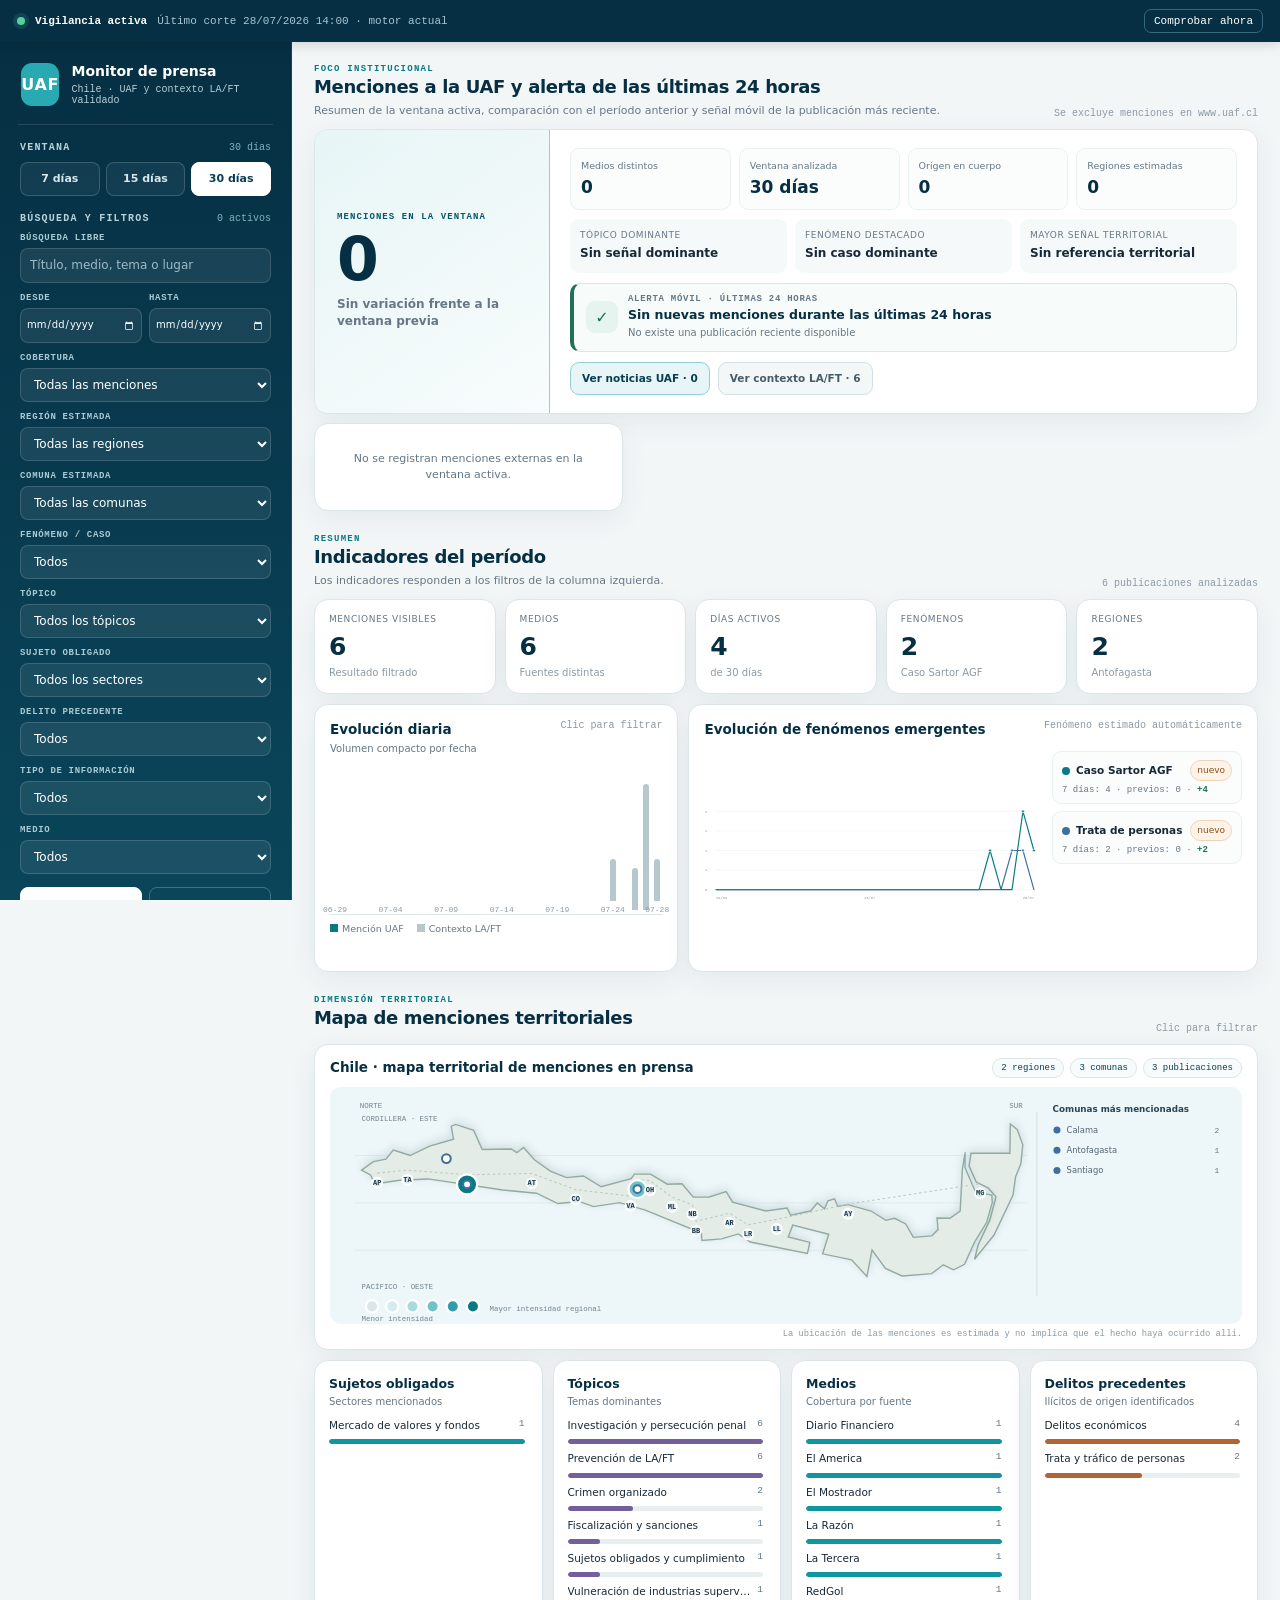
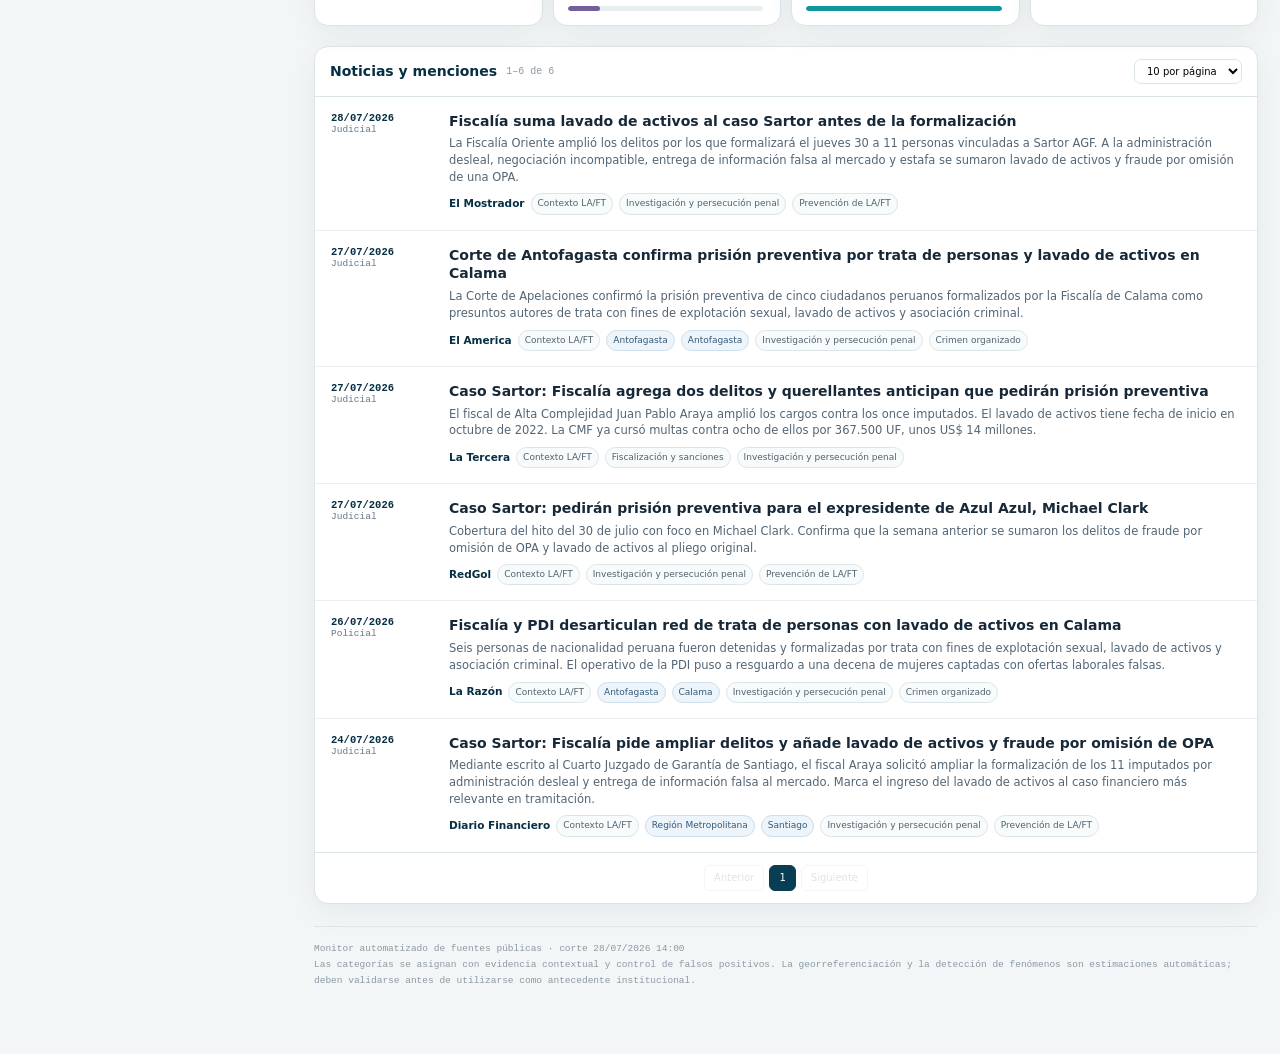
==== commit a91ebcde: "Add files via upload" ====
--- a/index.html
+++ b/index.html
@@ -85,7 +85,7 @@
   </aside>
 
   <main class="main"><div class="main-wrap">
-    <div class="section-title"><div><div class="eyebrow">Foco institucional</div><h2>Menciones a la UAF y alerta de las últimas 24 horas</h2><p>Resumen de la ventana activa, comparación con el período anterior y señal móvil de la publicación más reciente.</p></div><span class="hint">Los botones llevan al listado filtrado · se excluye uaf.cl</span></div>
+    <div class="section-title"><div><div class="eyebrow">Foco institucional</div><h2>Menciones a la UAF y alerta de las últimas 24 horas</h2><p>Resumen de la ventana activa, comparación con el período anterior y señal móvil de la publicación más reciente.</p></div><span class="hint">Se excluye menciones en www.uaf.cl</span></div>
     <section class="card hero" id="uafHero"></section>
     <div class="detail-strip" id="uafDetails"></div>
 
@@ -94,11 +94,11 @@
 
     <div class="analytics-grid">
       <section class="card panel"><div class="panel-head"><div><h3>Evolución diaria</h3><div class="sub">Volumen compacto por fecha</div></div><span class="hint">Clic para filtrar</span></div><div id="dailyChart"></div></section>
-      <section class="card panel"><div class="panel-head"><div><h3>Evolución de fenómenos emergentes</h3><div class="sub">Aceleración reciente y trayectoria dentro del período</div></div><span class="hint">Emergencia estimada automáticamente</span></div><div id="emergingChart"></div></section>
+      <section class="card panel"><div class="panel-head"><div><h3>Evolución de fenómenos emergentes</h3><div class="sub"> </div></div><span class="hint">Fenómeno estimado automáticamente</span></div><div id="emergingChart"></div></section>
     </div>
 
-    <div class="section-title"><div><div class="eyebrow">Dimensión territorial</div><h2>Mapa de menciones territoriales</h2><p>Las regiones se colorean por volumen y las comunas aparecen integradas como puntos y ranking dentro del mismo gráfico.</p></div><span class="hint">Clic para filtrar</span></div>
-    <section class="card geo-map-card"><div class="geo-map-head"><div><h3>Chile · mapa territorial de menciones en prensa</h3><div class="sub">Orientación corregida: norte a la izquierda, sur a la derecha, cordillera al este (arriba) y océano Pacífico al oeste (abajo).</div></div><div class="geo-map-summary" id="geoMapSummary"></div></div><div class="geo-map" id="geoMap"></div><div class="geo-note">Silueta geográfica horizontal con orientación este/oeste corregida. La ubicación de las menciones es estimada y no implica que el hecho haya ocurrido allí.</div></section>
+    <div class="section-title"><div><div class="eyebrow">Dimensión territorial</div><h2>Mapa de menciones territoriales</h2><p> </p></div><span class="hint">Clic para filtrar</span></div>
+    <section class="card geo-map-card"><div class="geo-map-head"><div><h3>Chile · mapa territorial de menciones en prensa</h3><div class="sub"> </div></div><div class="geo-map-summary" id="geoMapSummary"></div></div><div class="geo-map" id="geoMap"></div><div class="geo-note">La ubicación de las menciones es estimada y no implica que el hecho haya ocurrido allí.</div></section>
 
     <div class="rank-grid">
       <section class="card panel rank-panel"><div class="panel-head"><div><h3>Sujetos obligados</h3><div class="sub">Sectores mencionados</div></div></div><div class="rank" id="rankSubjects"></div></section>
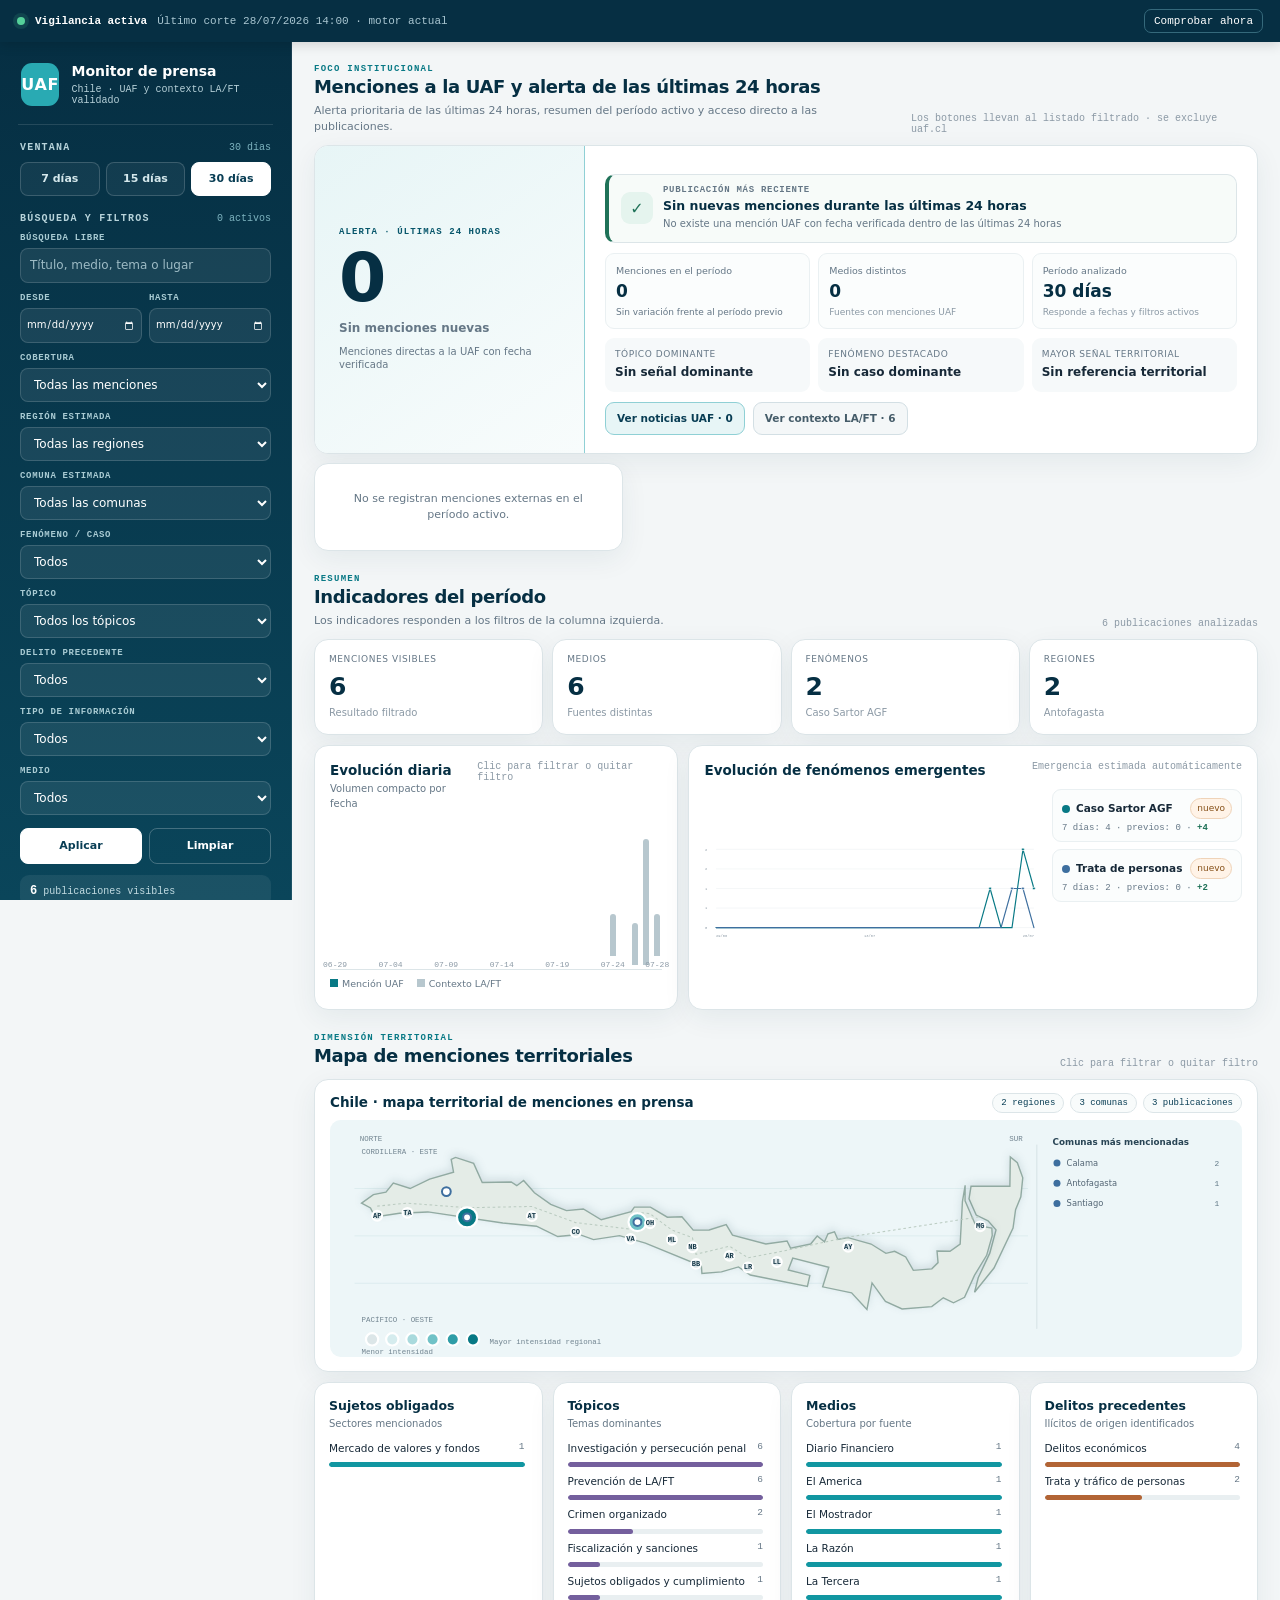
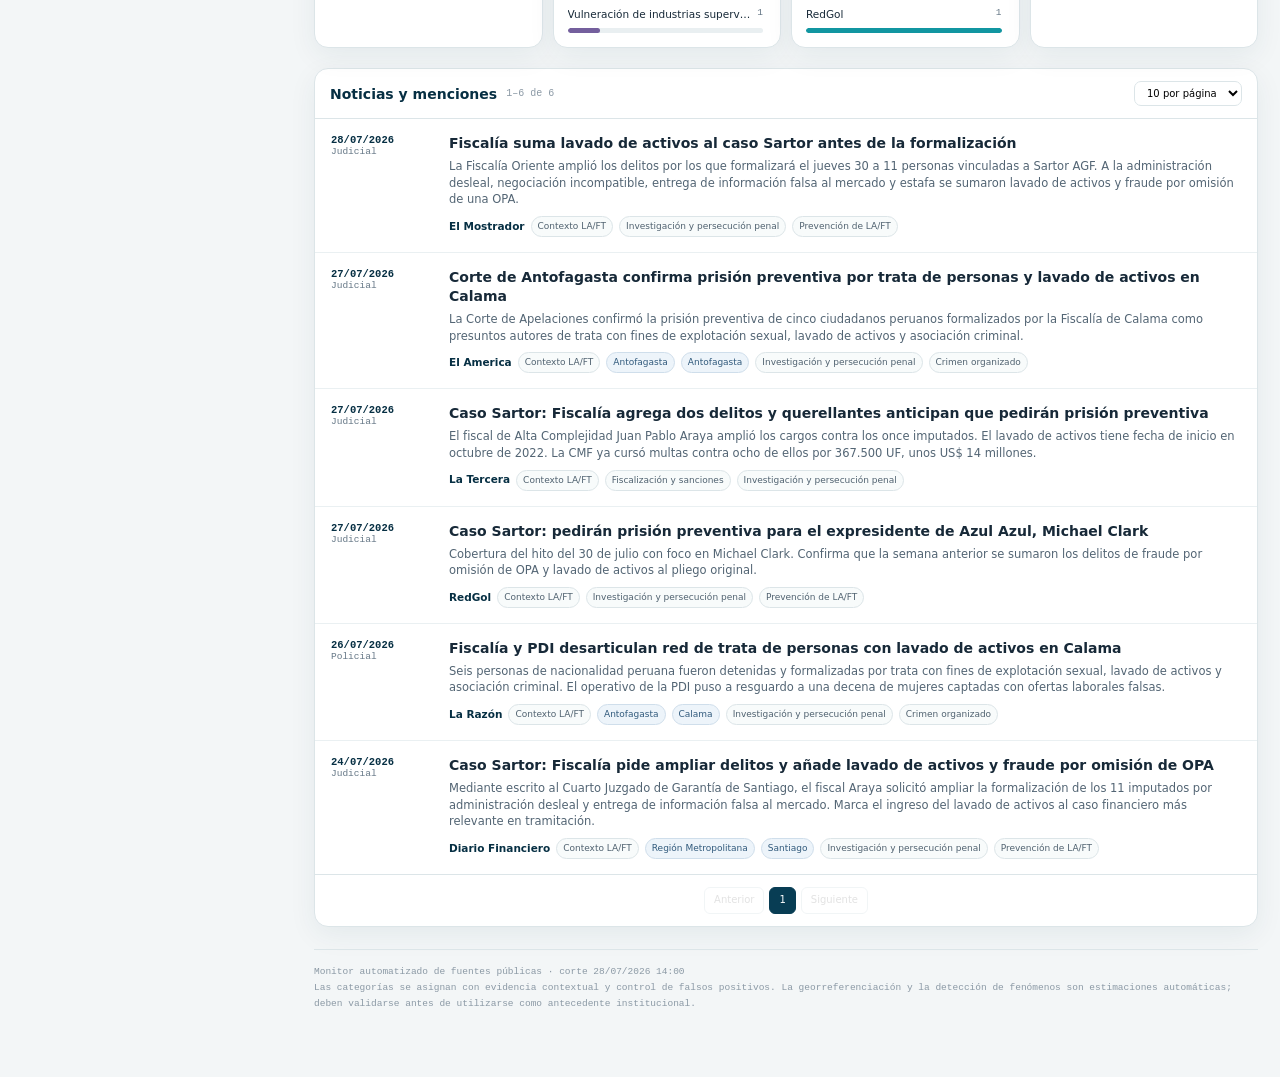
==== commit e623f543: "Add files via upload" ====
--- a/index.html
+++ b/index.html
@@ -32,15 +32,15 @@
 .main{min-width:0;width:100%;padding:22px 22px 65px}.main-wrap{width:100%;max-width:none;margin:0}
 .section-title{display:flex;align-items:end;justify-content:space-between;gap:14px;margin:23px 0 10px}.main-wrap>.section-title:first-child{margin-top:0}.section-title h2{margin:0;color:var(--uaf-950);font-size:18px;letter-spacing:-.02em}.section-title p{margin:3px 0 0;color:var(--muted);font-size:11px}.eyebrow{font:700 9px var(--mono);letter-spacing:.14em;text-transform:uppercase;color:var(--uaf-700)}.hint{font:10px var(--mono);color:var(--faint)}
 .card{background:var(--surface);border:1px solid var(--line);border-radius:var(--radius);box-shadow:var(--shadow)}
-.hero{display:grid;grid-template-columns:235px 1fr;overflow:hidden}.hero-score{padding:22px;background:linear-gradient(145deg,var(--uaf-100),#f8fcfc);border-right:1px solid var(--uaf-300);display:flex;flex-direction:column;justify-content:center}.hero-score .label{font:700 9px var(--mono);text-transform:uppercase;letter-spacing:.12em;color:var(--uaf-800)}.hero-score .number{font-size:60px;line-height:1;font-weight:850;color:var(--uaf-950);margin:7px 0}.hero-score .trend{font-size:12px;font-weight:750}.trend.up{color:var(--red)}.trend.down{color:var(--green)}.trend.flat{color:var(--muted)}
-.hero-body{padding:18px 20px}.hero-kpis{display:grid;grid-template-columns:repeat(4,1fr);gap:8px}.hero-kpi{border:1px solid var(--line2);border-radius:9px;padding:10px;background:#fbfdfd}.hero-kpi span{display:block;color:var(--muted);font-size:9.5px}.hero-kpi b{display:block;color:var(--uaf-950);font-size:17px;margin-top:2px}.hero-insights{display:grid;grid-template-columns:repeat(3,1fr);gap:8px;margin-top:9px}.hero-insight{padding:10px;border-radius:9px;background:#f6f9fa}.hero-insight label{display:block;color:var(--muted);font-size:9px;text-transform:uppercase;letter-spacing:.06em}.hero-insight b{display:block;margin-top:3px;font-size:12px;color:var(--ink);white-space:nowrap;overflow:hidden;text-overflow:ellipsis}
-.hero-alert{margin-top:10px;border:1px solid var(--line);border-left:4px solid var(--green);border-radius:10px;padding:10px 12px;background:#f7fbf9;display:grid;grid-template-columns:auto minmax(0,1fr) auto;gap:10px;align-items:center}.hero-alert.hot{border-left-color:var(--red);background:#fff8f8}.hero-alert .alert-icon{height:32px;width:32px;border-radius:9px;display:grid;place-items:center;background:#e5f4ee;color:var(--green);font-weight:900}.hero-alert.hot .alert-icon{background:#fae8ea;color:var(--red)}.hero-alert .alert-copy span{display:block;font:700 9px var(--mono);letter-spacing:.08em;text-transform:uppercase;color:var(--muted)}.hero-alert .alert-copy b{display:block;font-size:12.5px;color:var(--uaf-950);margin-top:2px}.hero-alert .alert-copy small{display:block;color:var(--muted);font-size:10px;margin-top:2px;white-space:nowrap;overflow:hidden;text-overflow:ellipsis}.hero-alert a{color:var(--uaf-800);font-size:10px;font-weight:800;text-decoration:none}.hero-alert a:hover{text-decoration:underline}.hero-actions{display:flex;gap:8px;flex-wrap:wrap;margin-top:10px}.hero-action{border:1px solid var(--uaf-300);background:var(--uaf-100);color:var(--uaf-900);border-radius:9px;padding:8px 11px;font-size:10.5px;font-weight:800;cursor:pointer}.hero-action.context{border-color:#d3dfe4;background:#f4f7f8;color:#455c69}.hero-action:hover{transform:translateY(-1px);box-shadow:0 4px 12px rgba(8,61,84,.10)}
+.hero{display:grid;grid-template-columns:270px 1fr;overflow:hidden}.hero-score{padding:24px;background:linear-gradient(145deg,var(--uaf-100),#f8fcfc);border-right:1px solid var(--uaf-300);display:flex;flex-direction:column;justify-content:center}.hero-score.hot{background:linear-gradient(145deg,#fff0f1,#fff9f9);border-right-color:#e9b7bd}.hero-score .label{font:800 9px var(--mono);text-transform:uppercase;letter-spacing:.12em;color:var(--uaf-800)}.hero-score.hot .label{color:var(--red)}.hero-score .number{font-size:68px;line-height:.95;font-weight:880;color:var(--uaf-950);margin:9px 0}.hero-score.hot .number{color:var(--red)}.hero-score .trend{font-size:12px;font-weight:800}.hero-score .recent-note{display:block;margin-top:8px;color:var(--muted);font-size:10px;line-height:1.35}.trend.up{color:var(--red)}.trend.down{color:var(--green)}.trend.flat{color:var(--muted)}
+.hero-body{padding:18px 20px}.hero-kpis{display:grid;grid-template-columns:repeat(3,1fr);gap:8px;margin-top:10px}.hero-kpi{border:1px solid var(--line2);border-radius:9px;padding:10px;background:#fbfdfd}.hero-kpi span{display:block;color:var(--muted);font-size:9.5px}.hero-kpi b{display:block;color:var(--uaf-950);font-size:17px;margin-top:2px}.hero-kpi small{display:block;color:var(--faint);font-size:9px;margin-top:3px;line-height:1.25}.hero-insights{display:grid;grid-template-columns:repeat(3,1fr);gap:8px;margin-top:9px}.hero-insight{padding:10px;border-radius:9px;background:#f6f9fa}.hero-insight label{display:block;color:var(--muted);font-size:9px;text-transform:uppercase;letter-spacing:.06em}.hero-insight b{display:block;margin-top:3px;font-size:12px;color:var(--ink);white-space:nowrap;overflow:hidden;text-overflow:ellipsis}
+.hero-alert{margin-top:10px;border:1px solid var(--line);border-left:4px solid var(--green);border-radius:10px;padding:10px 12px;background:#f7fbf9;display:grid;grid-template-columns:auto minmax(0,1fr) auto;gap:10px;align-items:center}.hero-alert.hot{border-left-color:var(--red);background:#fff8f8}.hero-alert .alert-icon{height:32px;width:32px;border-radius:9px;display:grid;place-items:center;background:#e5f4ee;color:var(--green);font-weight:900}.hero-alert.hot .alert-icon{background:#fae8ea;color:var(--red)}.hero-alert .alert-copy span{display:block;font:700 9px var(--mono);letter-spacing:.08em;text-transform:uppercase;color:var(--muted)}.hero-alert .alert-copy b{display:block;font-size:12.5px;color:var(--uaf-950);margin-top:2px}.hero-alert .alert-copy small{display:block;color:var(--muted);font-size:10px;margin-top:2px;white-space:nowrap;overflow:hidden;text-overflow:ellipsis}.hero-alert a{color:var(--uaf-800);font-size:10px;font-weight:800;text-decoration:none}.hero-alert a:hover{text-decoration:underline}.hero-actions{display:flex;gap:8px;flex-wrap:wrap;margin-top:10px}.hero-action{border:1px solid var(--uaf-300);background:var(--uaf-100);color:var(--uaf-900);border-radius:9px;padding:8px 11px;font-size:10.5px;font-weight:800;cursor:pointer}.hero-action.context{border-color:#d3dfe4;background:#f4f7f8;color:#455c69}.hero-action.active{background:var(--uaf-900);border-color:var(--uaf-900);color:#fff;box-shadow:0 4px 12px rgba(8,61,84,.16)}.hero-action:hover{transform:translateY(-1px);box-shadow:0 4px 12px rgba(8,61,84,.10)}
 .detail-strip{display:grid;grid-template-columns:repeat(3,1fr);gap:9px;margin-top:9px}.uaf-hit{padding:12px 13px}.uaf-hit h3{font-size:12.5px;line-height:1.35;margin:4px 0 7px}.uaf-hit h3 a{color:var(--uaf-950);text-decoration:none}.uaf-hit h3 a:hover{text-decoration:underline}.meta{font:9.5px var(--mono);color:var(--muted)}
 .tags{display:flex;gap:5px;flex-wrap:wrap;margin-top:8px}.tag{font-size:9px;padding:3px 6px;border-radius:99px;border:1px solid var(--line);background:#f8fbfb;color:#506270}.tag.uaf{color:var(--uaf-800);background:var(--uaf-100);border-color:var(--uaf-300)}.tag.geo{color:#315a7c;background:#edf4fa;border-color:#cfdeeb}.tag.new{color:#865018;background:#fff3e7;border-color:#efd3b8}
-.metrics{display:grid;grid-template-columns:repeat(5,1fr);gap:9px}.metric{padding:13px 14px;min-width:0}.metric span{display:block;color:var(--muted);font-size:9px;text-transform:uppercase;letter-spacing:.065em}.metric b{display:block;font-size:25px;color:var(--uaf-950);margin:3px 0 1px}.metric small{display:block;color:var(--faint);font-size:10px;white-space:nowrap;overflow:hidden;text-overflow:ellipsis}
+.metrics{display:grid;grid-template-columns:repeat(4,1fr);gap:9px}.metric{padding:13px 14px;min-width:0}.metric span{display:block;color:var(--muted);font-size:9px;text-transform:uppercase;letter-spacing:.065em}.metric b{display:block;font-size:25px;color:var(--uaf-950);margin:3px 0 1px}.metric small{display:block;color:var(--faint);font-size:10px;white-space:nowrap;overflow:hidden;text-overflow:ellipsis}
 .analytics-grid{display:grid;grid-template-columns:.8fr 1.25fr;gap:10px;margin-top:10px}.panel{padding:15px;min-width:0}.panel-head{display:flex;justify-content:space-between;gap:10px;align-items:flex-start;margin-bottom:9px}.panel h3{margin:0;color:var(--uaf-950);font-size:13.5px}.panel .sub{color:var(--muted);font-size:10px;margin-top:2px}
 .daily-chart{height:150px;display:flex;align-items:end;gap:3px;border-bottom:1px solid var(--line);padding:6px 1px 0}.day-col{height:100%;flex:1;min-width:5px;border:0;background:transparent;padding:0;color:inherit;display:flex;flex-direction:column;justify-content:flex-end;align-items:center;cursor:pointer}.day-col:hover,.day-col.selected{background:var(--uaf-100)}.day-stack{width:70%;display:flex;flex-direction:column;justify-content:flex-end;min-height:2px;border-radius:3px 3px 0 0;overflow:hidden}.seg{display:block;width:100%}.seg.uaf{background:var(--uaf-700)}.seg.ctx{background:#b7c7ce}.day-col .x{font:8px var(--mono);color:var(--faint);margin-top:4px;white-space:nowrap}.legend{display:flex;gap:13px;margin-top:7px;color:var(--muted);font-size:9.5px}.legend i{display:inline-block;width:8px;height:8px;margin-right:4px}.legend .u{background:var(--uaf-700)}.legend .c{background:#b7c7ce}
-.emerging-wrap{display:grid;grid-template-columns:minmax(0,1fr) 190px;gap:12px;align-items:stretch}.emerging-chart{min-height:190px}.emerging-chart svg{display:block;width:100%;height:205px;overflow:visible}.chart-grid{stroke:#e8eef0;stroke-width:1}.chart-axis{fill:var(--faint);font:8px var(--mono)}.series-dot{stroke:#fff;stroke-width:1.5}.emerging-list{display:grid;gap:7px;align-content:start}.emerging-item{border:1px solid var(--line2);background:#fbfdfd;border-radius:9px;padding:8px 9px;cursor:pointer;text-align:left;color:inherit}.emerging-item:hover,.emerging-item.active{border-color:var(--uaf-500);background:var(--uaf-100)}.emerging-item .top{display:flex;gap:6px;align-items:center}.series-key{width:8px;height:8px;border-radius:50%;flex:0 0 auto}.emerging-item b{font-size:10.5px;line-height:1.25;flex:1}.emerging-item small{display:block;margin-top:4px;color:var(--muted);font:9px var(--mono)}.accel{font:800 9px var(--mono);color:var(--green)}.accel.negative{color:var(--red)}
+.emerging-wrap{display:grid;grid-template-columns:minmax(0,1fr) 190px;gap:12px;align-items:stretch}.emerging-chart{min-height:190px}.emerging-chart svg{display:block;width:100%;height:205px;overflow:visible}.chart-grid{stroke:#e8eef0;stroke-width:1}.chart-axis{fill:var(--faint);font:8px var(--mono)}.series-dot{stroke:#fff;stroke-width:1.5}.series-line{cursor:pointer}.series-line.active polyline{stroke-width:4}.series-line:hover polyline{stroke-width:3.5}.emerging-list{display:grid;gap:7px;align-content:start}.emerging-item{border:1px solid var(--line2);background:#fbfdfd;border-radius:9px;padding:8px 9px;cursor:pointer;text-align:left;color:inherit}.emerging-item:hover,.emerging-item.active{border-color:var(--uaf-500);background:var(--uaf-100)}.emerging-item .top{display:flex;gap:6px;align-items:center}.series-key{width:8px;height:8px;border-radius:50%;flex:0 0 auto}.emerging-item b{font-size:10.5px;line-height:1.25;flex:1}.emerging-item small{display:block;margin-top:4px;color:var(--muted);font:9px var(--mono)}.accel{font:800 9px var(--mono);color:var(--green)}.accel.negative{color:var(--red)}
 .geo-map-card{padding:13px 15px 10px;overflow:hidden}.geo-map-head{display:flex;align-items:flex-start;justify-content:space-between;gap:14px;margin-bottom:3px}.geo-map-head h3{margin:0;color:var(--uaf-950);font-size:13.5px}.geo-map-head .sub{color:var(--muted);font-size:10px;margin-top:2px}.geo-map-summary{display:flex;gap:6px;flex-wrap:wrap;justify-content:flex-end}.geo-stat{border:1px solid var(--line);background:#f8fbfb;color:var(--uaf-900);border-radius:99px;padding:4px 8px;font:9px var(--mono)}.geo-map{width:100%;min-height:245px}.geo-map svg{display:block;width:100%;height:auto;min-height:245px;max-height:285px}.map-bg{fill:#edf6f8}.map-ocean-line{stroke:#d4e7ea;stroke-width:1;opacity:.75}.map-land{fill:#e4ece7;stroke:#91aaa2;stroke-width:1.4;vector-effect:non-scaling-stroke;filter:drop-shadow(0 3px 5px rgba(6,47,67,.12))}.map-andes{fill:none;stroke:#b6c8bd;stroke-width:1.2;stroke-dasharray:3 3;opacity:.9}.map-region-bubble{stroke:#fff;stroke-width:2.2;cursor:pointer;transition:.15s;vector-effect:non-scaling-stroke}.map-region-bubble.level0{fill:#dce6e8}.map-region-bubble.level1{fill:#d5ecee}.map-region-bubble.level2{fill:#a9dadd}.map-region-bubble.level3{fill:#70c2c7}.map-region-bubble.level4{fill:#2f9da7}.map-region-bubble.level5{fill:#087985}.map-region-bubble:hover,.map-region-bubble.selected{stroke:#062f43;stroke-width:3;filter:drop-shadow(0 3px 4px rgba(6,47,67,.24))}.map-region-abbr{fill:#173949;font:800 8px var(--mono);pointer-events:none}.map-region-abbr.light{fill:#fff}.map-axis{fill:#70838f;font:8.5px var(--mono)}.map-commune{fill:#fff;stroke:#3e6f9f;stroke-width:2;cursor:pointer;transition:.15s;vector-effect:non-scaling-stroke}.map-commune:hover,.map-commune.selected{fill:#3e6f9f;stroke:#062f43;stroke-width:2.7}.map-commune-key{fill:#3e6f9f}.map-legend-title{fill:#294555;font:700 10px var(--sans)}.map-legend-text{fill:#536574;font:9.5px var(--sans)}.map-legend-count{fill:#607887;font:9px var(--mono)}.map-legend-row{cursor:pointer}.map-legend-row:hover .map-legend-text,.map-legend-row.selected .map-legend-text{fill:#087985;font-weight:800}.map-divider{stroke:#d3e1e4;stroke-width:1}.map-inset{fill:#f8fbfb;stroke:#d5e3e6}.geo-empty{padding:55px 20px;text-align:center;color:var(--muted);font-size:11px}.geo-note{margin-top:1px;color:var(--faint);font:8.8px var(--mono);text-align:right}.rank{display:grid;gap:7px}.rank-row{display:grid;grid-template-columns:minmax(0,1fr) auto;gap:6px;border:0;background:transparent;padding:0;cursor:pointer;text-align:left;color:inherit}.rank-row:hover .rank-name,.rank-row.active .rank-name{color:var(--uaf-700);font-weight:750}.rank-name{font-size:10.5px;overflow:hidden;text-overflow:ellipsis;white-space:nowrap}.rank-val{font:9.5px var(--mono);color:var(--muted)}.rank-track{grid-column:1/-1;height:5px;background:#e9eff1;border-radius:99px;overflow:hidden}.rank-fill{display:block;height:100%;background:var(--uaf-600);border-radius:99px}.rank-row.geo .rank-fill{background:var(--blue)}.rank-row.topic .rank-fill{background:var(--purple)}.rank-row.risk .rank-fill{background:var(--orange)}
 .rank-grid{display:grid;grid-template-columns:repeat(4,1fr);gap:10px;margin-top:10px}.rank-panel{padding:14px}.rank-panel .rank{max-height:235px;overflow:auto;padding-right:3px}.rank-panel h3{font-size:12.5px}
 .active-filters{display:flex;gap:5px;flex-wrap:wrap;margin:10px 0}.filter-chip{border:1px solid var(--uaf-300);background:var(--uaf-100);color:var(--uaf-900);border-radius:99px;padding:4px 8px;font-size:9.5px;cursor:pointer}
@@ -74,7 +74,6 @@
       <div class="field"><label>Comuna estimada</label><select id="fCommune"><option value="">Todas las comunas</option></select></div>
       <div class="field"><label>Fenómeno / caso</label><select id="fPhenomenon"><option value="">Todos</option></select></div>
       <div class="field"><label>Tópico</label><select id="fTopic"><option value="">Todos</option></select></div>
-      <div class="field"><label>Sujeto obligado</label><select id="fSubject"><option value="">Todos los sectores</option></select></div>
       <div class="field"><label>Delito precedente</label><select id="fPrecedent"><option value="">Todos</option></select></div>
       <div class="field"><label>Tipo de información</label><select id="fNature"><option value="">Todos</option></select></div>
       <div class="field"><label>Medio</label><select id="fMedium"><option value="">Todos</option></select></div>
@@ -85,7 +84,7 @@
   </aside>
 
   <main class="main"><div class="main-wrap">
-    <div class="section-title"><div><div class="eyebrow">Foco institucional</div><h2>Menciones a la UAF y alerta de las últimas 24 horas</h2><p>Resumen de la ventana activa, comparación con el período anterior y señal móvil de la publicación más reciente.</p></div><span class="hint">Se excluye menciones en www.uaf.cl</span></div>
+    <div class="section-title"><div><div class="eyebrow">Foco institucional</div><h2>Menciones a la UAF y alerta de las últimas 24 horas</h2><p>Alerta prioritaria de las últimas 24 horas, resumen del período activo y acceso directo a las publicaciones.</p></div><span class="hint">Los botones llevan al listado filtrado · se excluye uaf.cl</span></div>
     <section class="card hero" id="uafHero"></section>
     <div class="detail-strip" id="uafDetails"></div>
 
@@ -93,12 +92,12 @@
     <section class="metrics" id="metrics"></section>
 
     <div class="analytics-grid">
-      <section class="card panel"><div class="panel-head"><div><h3>Evolución diaria</h3><div class="sub">Volumen compacto por fecha</div></div><span class="hint">Clic para filtrar</span></div><div id="dailyChart"></div></section>
-      <section class="card panel"><div class="panel-head"><div><h3>Evolución de fenómenos emergentes</h3><div class="sub"> </div></div><span class="hint">Fenómeno estimado automáticamente</span></div><div id="emergingChart"></div></section>
+      <section class="card panel"><div class="panel-head"><div><h3>Evolución diaria</h3><div class="sub">Volumen compacto por fecha</div></div><span class="hint">Clic para filtrar o quitar filtro</span></div><div id="dailyChart"></div></section>
+      <section class="card panel"><div class="panel-head"><div><h3>Evolución de fenómenos emergentes</h3></div><span class="hint">Emergencia estimada automáticamente</span></div><div id="emergingChart"></div></section>
     </div>
 
-    <div class="section-title"><div><div class="eyebrow">Dimensión territorial</div><h2>Mapa de menciones territoriales</h2><p> </p></div><span class="hint">Clic para filtrar</span></div>
-    <section class="card geo-map-card"><div class="geo-map-head"><div><h3>Chile · mapa territorial de menciones en prensa</h3><div class="sub"> </div></div><div class="geo-map-summary" id="geoMapSummary"></div></div><div class="geo-map" id="geoMap"></div><div class="geo-note">La ubicación de las menciones es estimada y no implica que el hecho haya ocurrido allí.</div></section>
+    <div class="section-title"><div><div class="eyebrow">Dimensión territorial</div><h2>Mapa de menciones territoriales</h2></div><span class="hint">Clic para filtrar o quitar filtro</span></div>
+    <section class="card geo-map-card"><div class="geo-map-head"><div><h3>Chile · mapa territorial de menciones en prensa</h3></div><div class="geo-map-summary" id="geoMapSummary"></div></div><div class="geo-map" id="geoMap"></div></section>
 
     <div class="rank-grid">
       <section class="card panel rank-panel"><div class="panel-head"><div><h3>Sujetos obligados</h3><div class="sub">Sectores mencionados</div></div></div><div class="rank" id="rankSubjects"></div></section>
@@ -165,7 +164,7 @@
 }
 let D=FALLBACK,ROWS=[];
 let state={period:30,start:'',end:'',coverage:'',region:'',commune:'',subject:'',topic:'',phenomenon:'',nature:'',medium:'',precedent:'',q:'',page:1,pageSize:10,selectedDay:''};
-const FILTER_IDS={start:'fStart',end:'fEnd',coverage:'fCoverage',region:'fRegion',commune:'fCommune',subject:'fSubject',topic:'fTopic',phenomenon:'fPhenomenon',nature:'fNature',medium:'fMedium',precedent:'fPrecedent',q:'fQuery'};
+const FILTER_IDS={start:'fStart',end:'fEnd',coverage:'fCoverage',region:'fRegion',commune:'fCommune',topic:'fTopic',phenomenon:'fPhenomenon',nature:'fNature',medium:'fMedium',precedent:'fPrecedent',q:'fQuery'};
 function prepareRows(){ROWS=(D.prensa||[]).filter(r=>{try{return !new URL(r.link||'',location.href).hostname.toLowerCase().endsWith('uaf.cl')}catch{return true}}).map(r=>{const g=geoFor(r);return{...r,_regions:g.regions,_communes:g.communes,_search:norm([r.titulo,r.resumen,r.contexto_uaf,r.evidencia_uaf,r.medio,r.fenomeno_label,...labelsOf(r,'topicos'),...labelsOf(r,'sujetos_obligados'),...g.regions,...g.communes].join(' '))}})}
 function periodStart(){const now=parseDate(D.generado)||new Date();const d=new Date(now);d.setHours(0,0,0,0);d.setDate(d.getDate()-state.period+1);return d}
 function inBaseRange(r){const d=parseDate(r.fecha_hora||r.fecha);if(!d)return false;const from=state.start?parseDate(state.start):periodStart(),to=state.end?parseDate(`${state.end}T23:59:59`):(parseDate(D.generado)||new Date());return (!from||d>=from)&&(!to||d<=to)&&(!state.selectedDay||r.fecha===state.selectedDay)}
@@ -191,12 +190,11 @@
   return{start,end,days,label:custom?`${niceDate(dateKey(start))}–${niceDate(dateKey(end))}`:`${days} días`}
 }
 function countValues(rows,fn){const m=new Map;rows.forEach(r=>unique(fn(r)||[]).forEach(v=>{if(v)m.set(v,(m.get(v)||0)+1)}));return[...m].map(([label,n])=>({label,n})).sort((a,b)=>b.n-a.n||a.label.localeCompare(b.label,'es'))}
-function setOptions(id,items,placeholder){const el=$(id),current=el.value;el.innerHTML=`<option value="">${esc(placeholder)}</option>`+items.map(x=>`<option value="${esc(x)}">${esc(x)}</option>`).join('');if(items.includes(current))el.value=current}
+function setOptions(id,items,placeholder){const el=$(id);if(!el)return;const current=el.value;el.innerHTML=`<option value="">${esc(placeholder)}</option>`+items.map(x=>`<option value="${esc(x)}">${esc(x)}</option>`).join('');if(items.includes(current))el.value=current}
 function populateControls(){
   setOptions('fRegion',countValues(ROWS,r=>r._regions).map(x=>x.label),'Todas las regiones');
   const communePool=state.region?ROWS.filter(r=>r._regions.includes(state.region)):ROWS;
   setOptions('fCommune',countValues(communePool,r=>r._communes).map(x=>x.label),'Todas las comunas');
-  setOptions('fSubject',countValues(ROWS,r=>labelsOf(r,'sujetos_obligados')).map(x=>x.label),'Todos los sectores');
   setOptions('fTopic',countValues(ROWS,r=>labelsOf(r,'topicos')).map(x=>x.label),'Todos los tópicos');
   setOptions('fPhenomenon',countValues(ROWS,r=>[r.fenomeno_label||r.fenomeno]).filter(x=>!genericPhen(x.label)).map(x=>x.label),'Todos');
   setOptions('fNature',countValues(ROWS,r=>[r.naturaleza_label||r.naturaleza]).map(x=>x.label),'Todos');
@@ -213,22 +211,24 @@
   const priorEnd=win.start?new Date(win.start.getTime()-1):null,priorStart=priorEnd?new Date(priorEnd.getTime()-win.days*864e5+1):null;
   const comparable=ROWS.filter(r=>r.uaf&&matchesActiveFilters(r,true));
   const prev=comparable.filter(r=>{const d=parseDate(r.fecha_hora||r.fecha);return d&&priorStart&&priorEnd&&d>=priorStart&&d<=priorEnd});
-  const diff=cur.length-prev.length,dir=diff>0?'up':diff<0?'down':'flat',trend=diff>0?`↑ ${diff} sobre la ventana previa`:diff<0?`↓ ${Math.abs(diff)} bajo la ventana previa`:'Sin variación frente a la ventana previa';
+  const diff=cur.length-prev.length,dir=diff>0?'up':diff<0?'down':'flat',trend=diff>0?`↑ ${diff} sobre el período previo`:diff<0?`↓ ${Math.abs(diff)} bajo el período previo`:'Sin variación frente al período previo';
   const topTopic=countValues(cur,r=>labelsOf(r,'topicos'))[0]?.label||'Sin señal dominante';
   const topPhen=countValues(cur,r=>[r.fenomeno_label||r.fenomeno]).find(x=>!genericPhen(x.label))?.label||'Sin caso dominante';
   const regions=countValues(cur,r=>r._regions);
   const corte=parseDate(D.generado)||new Date(),c24=new Date(corte.getTime()-24*3600e3),c48=new Date(corte.getTime()-48*3600e3);
-  const pool24=ROWS.filter(r=>r.uaf&&matchesActiveFilters(r,true)).map(r=>({...r,_dt:parseDate(r.fecha_hora||r.fecha)})).filter(r=>r._dt).sort((a,b)=>b._dt-a._dt);
-  const last24=pool24.filter(r=>r._dt>=c24),prev24=pool24.filter(r=>r._dt>=c48&&r._dt<c24),latest=last24[0]||pool24[0];
-  const alertDiff=last24.length-prev24.length,alertText=last24.length?`${last24.length} ${last24.length===1?'mención':'menciones'} en las últimas 24 horas${alertDiff?` · ${alertDiff>0?'+':''}${alertDiff} frente a las 24h previas`:''}`:'Sin nuevas menciones durante las últimas 24 horas';
-  const latestText=latest?`${latest.fecha_legible||niceDate(latest.fecha)} · ${latest.medio||''} · ${latest.titulo||'Sin título'}`:'No existe una publicación reciente disponible';
-  $('uafHero').innerHTML=`<div class="hero-score"><span class="label">Menciones en la ventana</span><span class="number">${cur.length}</span><span class="trend ${dir}">${esc(trend)}</span></div><div class="hero-body"><div class="hero-kpis"><div class="hero-kpi"><span>Medios distintos</span><b>${new Set(cur.map(r=>r.medio)).size}</b></div><div class="hero-kpi"><span>Ventana analizada</span><b>${esc(win.label)}</b></div><div class="hero-kpi"><span>Origen en cuerpo</span><b>${cur.filter(r=>r.origen_mencion_uaf==='cuerpo').length}</b></div><div class="hero-kpi"><span>Regiones estimadas</span><b>${regions.length}</b></div></div><div class="hero-insights"><div class="hero-insight"><label>Tópico dominante</label><b>${esc(topTopic)}</b></div><div class="hero-insight"><label>Fenómeno destacado</label><b>${esc(topPhen)}</b></div><div class="hero-insight"><label>Mayor señal territorial</label><b>${esc(regions[0]?.label||'Sin referencia territorial')}</b></div></div><div class="hero-alert ${last24.length?'hot':''}"><div class="alert-icon">${last24.length?'!':'✓'}</div><div class="alert-copy"><span>Alerta móvil · últimas 24 horas</span><b>${esc(alertText)}</b><small>${esc(latestText)}</small></div>${latest?`<a href="${safeUrl(latest.link)}" target="_blank" rel="noopener">Abrir más reciente →</a>`:''}</div><div class="hero-actions"><button class="hero-action" data-focus-coverage="uaf">Ver noticias UAF · ${cur.length}</button><button class="hero-action context" data-focus-coverage="contexto">Ver contexto LA/FT · ${ctx.length}</button></div></div>`;
-  $('uafHero').querySelectorAll('[data-focus-coverage]').forEach(b=>b.onclick=()=>{state.coverage=b.dataset.focusCoverage;state.page=1;syncControls();render();$('newsSection').scrollIntoView({behavior:'smooth',block:'start'})});
-  $('uafDetails').innerHTML=cur.slice(0,3).map(r=>`<article class="card uaf-hit"><div class="meta">${esc(r.fecha_legible||niceDate(r.fecha))} · ${esc(r.medio||'')}</div><h3><a href="${safeUrl(r.link)}" target="_blank" rel="noopener">${esc(r.titulo||'Sin título')}</a></h3><div class="tags"><span class="tag uaf">Mención UAF</span>${r._regions.slice(0,1).map(x=>`<span class="tag geo">${esc(x)}</span>`).join('')}${r.fenomeno_origen==='dinamico'?'<span class="tag new">Fenómeno dinámico</span>':''}</div></article>`).join('')||'<div class="card empty">No se registran menciones externas en la ventana activa.</div>';
+  const pool24=ROWS.filter(r=>r.uaf&&r.fecha_publicacion_verificada===true&&matchesActiveFilters(r,true)).map(r=>({...r,_dt:parseDate(r.fecha_hora||r.fecha)})).filter(r=>r._dt&&r._dt<=new Date(corte.getTime()+10*60*1000)).sort((a,b)=>b._dt-a._dt);
+  const last24=pool24.filter(r=>r._dt>=c24),prev24=pool24.filter(r=>r._dt>=c48&&r._dt<c24),latest=last24[0]||null;
+  const alertDiff=last24.length-prev24.length,alertDir=alertDiff>0?'up':alertDiff<0?'down':'flat';
+  const alertTrend=last24.length===0?'Sin menciones nuevas':alertDiff===0?'Sin variación frente a las 24h previas':`${alertDiff>0?'↑':'↓'} ${Math.abs(alertDiff)} frente a las 24h previas`;
+  const alertText=last24.length?`${last24.length} ${last24.length===1?'mención':'menciones'} en las últimas 24 horas${alertDiff?` · ${alertDiff>0?'+':''}${alertDiff} frente a las 24h previas`:''}`:'Sin nuevas menciones durante las últimas 24 horas';
+  const latestText=latest?`${latest.fecha_legible||niceDate(latest.fecha)} · ${latest.medio||''} · ${latest.titulo||'Sin título'}`:'No existe una mención UAF con fecha verificada dentro de las últimas 24 horas';
+  $('uafHero').innerHTML=`<div class="hero-score ${last24.length?'hot':''}"><span class="label">Alerta · últimas 24 horas</span><span class="number">${last24.length}</span><span class="trend ${alertDir}">${esc(alertTrend)}</span><small class="recent-note">Menciones directas a la UAF con fecha verificada</small></div><div class="hero-body"><div class="hero-alert ${last24.length?'hot':''}"><div class="alert-icon">${last24.length?'!':'✓'}</div><div class="alert-copy"><span>Publicación más reciente</span><b>${esc(alertText)}</b><small>${esc(latestText)}</small></div>${latest?`<a href="${safeUrl(latest.link)}" target="_blank" rel="noopener">Abrir más reciente →</a>`:''}</div><div class="hero-kpis"><div class="hero-kpi"><span>Menciones en el período</span><b>${cur.length}</b><small class="trend ${dir}">${esc(trend)}</small></div><div class="hero-kpi"><span>Medios distintos</span><b>${new Set(cur.map(r=>r.medio)).size}</b><small>Fuentes con menciones UAF</small></div><div class="hero-kpi"><span>Período analizado</span><b>${esc(win.label)}</b><small>Responde a fechas y filtros activos</small></div></div><div class="hero-insights"><div class="hero-insight"><label>Tópico dominante</label><b>${esc(topTopic)}</b></div><div class="hero-insight"><label>Fenómeno destacado</label><b>${esc(topPhen)}</b></div><div class="hero-insight"><label>Mayor señal territorial</label><b>${esc(regions[0]?.label||'Sin referencia territorial')}</b></div></div><div class="hero-actions"><button class="hero-action ${state.coverage==='uaf'?'active':''}" data-focus-coverage="uaf">Ver noticias UAF · ${cur.length}</button><button class="hero-action context ${state.coverage==='contexto'?'active':''}" data-focus-coverage="contexto">Ver contexto LA/FT · ${ctx.length}</button></div></div>`;
+  $('uafHero').querySelectorAll('[data-focus-coverage]').forEach(b=>b.onclick=()=>{const value=b.dataset.focusCoverage;state.coverage=state.coverage===value?'':value;state.page=1;syncControls();render();$('newsSection').scrollIntoView({behavior:'smooth',block:'start'})});
+  $('uafDetails').innerHTML=cur.slice(0,3).map(r=>`<article class="card uaf-hit"><div class="meta">${esc(r.fecha_legible||niceDate(r.fecha))} · ${esc(r.medio||'')}</div><h3><a href="${safeUrl(r.link)}" target="_blank" rel="noopener">${esc(r.titulo||'Sin título')}</a></h3><div class="tags"><span class="tag uaf">Mención UAF</span>${r._regions.slice(0,1).map(x=>`<span class="tag geo">${esc(x)}</span>`).join('')}${r.fenomeno_origen==='dinamico'?'<span class="tag new">Fenómeno dinámico</span>':''}</div></article>`).join('')||'<div class="card empty">No se registran menciones externas en el período activo.</div>';
 }
 function renderMetrics(rows){
   const regions=countValues(rows,r=>r._regions),phen=countValues(rows,r=>[r.fenomeno_label||r.fenomeno]).filter(x=>!genericPhen(x.label));
-  const cards=[['Menciones visibles',rows.length,'Resultado filtrado'],['Medios',new Set(rows.map(r=>r.medio).filter(Boolean)).size,'Fuentes distintas'],['Días activos',new Set(rows.map(r=>r.fecha).filter(Boolean)).size,`de ${state.period} días`],['Fenómenos',phen.length,phen[0]?.label||'Sin señal'],['Regiones',regions.length,regions[0]?.label||'Sin referencia']];
+  const cards=[['Menciones visibles',rows.length,'Resultado filtrado'],['Medios',new Set(rows.map(r=>r.medio).filter(Boolean)).size,'Fuentes distintas'],['Fenómenos',phen.length,phen[0]?.label||'Sin señal'],['Regiones',regions.length,regions[0]?.label||'Sin referencia']];
   $('metrics').innerHTML=cards.map(x=>`<article class="card metric"><span>${esc(x[0])}</span><b>${x[1]}</b><small>${esc(x[2])}</small></article>`).join('');
   $('analyticsRange').textContent=`${rows.length} publicaciones analizadas`;
 }
@@ -249,10 +249,10 @@
   const days=rangeDays(),series=emergingSeries(rows,days);if(!series.length||!days.length){$('emergingChart').innerHTML='<div class="empty">No hay fenómenos suficientes para estimar una evolución.</div>';return}
   const W=720,H=205,pad={l:26,r:12,t:12,b:25},max=Math.max(1,...series.flatMap(s=>s.values)),x=i=>pad.l+(days.length<=1?0:i*(W-pad.l-pad.r)/(days.length-1)),y=v=>H-pad.b-v*(H-pad.t-pad.b)/max;
   const grid=[0,.25,.5,.75,1].map(f=>`<line class="chart-grid" x1="${pad.l}" y1="${y(max*f)}" x2="${W-pad.r}" y2="${y(max*f)}"/><text class="chart-axis" x="2" y="${y(max*f)+3}">${Math.round(max*f)}</text>`).join('');
-  const paths=series.map((s,si)=>{const pts=s.values.map((v,i)=>`${x(i)},${y(v)}`).join(' ');const dots=s.values.map((v,i)=>v?`<circle class="series-dot" cx="${x(i)}" cy="${y(v)}" r="3" fill="${SERIES_COLORS[si]}"><title>${esc(s.label)} · ${niceDate(days[i])}: ${v}</title></circle>`:'').join('');return`<polyline fill="none" stroke="${SERIES_COLORS[si]}" stroke-width="2.5" stroke-linejoin="round" stroke-linecap="round" points="${pts}"/>${dots}`}).join('');
+  const paths=series.map((s,si)=>{const pts=s.values.map((v,i)=>`${x(i)},${y(v)}`).join(' '),active=s.key==='topic'?state.topic===s.label:state.phenomenon===s.label;const dots=s.values.map((v,i)=>v?`<circle class="series-dot" cx="${x(i)}" cy="${y(v)}" r="3" fill="${SERIES_COLORS[si]}"><title>${esc(s.label)} · ${niceDate(days[i])}: ${v}</title></circle>`:'').join('');return`<g class="series-line ${active?'active':''}" data-emerge="${esc(s.label)}" data-emerge-key="${s.key}"><polyline fill="none" stroke="${SERIES_COLORS[si]}" stroke-width="2.5" stroke-linejoin="round" stroke-linecap="round" points="${pts}"/>${dots}</g>`}).join('');
   const labels=[0,Math.floor((days.length-1)/2),days.length-1].map(i=>`<text class="chart-axis" text-anchor="${i===0?'start':i===days.length-1?'end':'middle'}" x="${x(i)}" y="${H-5}">${niceDate(days[i]).slice(0,5)}</text>`).join('');
-  $('emergingChart').innerHTML=`<div class="emerging-wrap"><div class="emerging-chart"><svg viewBox="0 0 ${W} ${H}" role="img" aria-label="Evolución de fenómenos emergentes">${grid}${paths}${labels}</svg></div><div class="emerging-list">${series.map((s,i)=>`<button class="emerging-item" data-emerge="${esc(s.label)}"><span class="top"><i class="series-key" style="background:${SERIES_COLORS[i]}"></i><b>${esc(s.label)}</b>${s.isDynamic?'<span class="tag new">detectado</span>':''}${s.isNew?'<span class="tag new">nuevo</span>':''}</span><small>7 días: ${s.recent} · previos: ${s.prior} · <span class="accel ${s.accel<0?'negative':''}">${s.accel>=0?'+':''}${s.accel}</span></small></button>`).join('')}</div></div>`;
-  $('emergingChart').querySelectorAll('[data-emerge]').forEach(b=>b.onclick=()=>{const label=b.dataset.emerge;if(series.find(s=>s.label===label)?.key==='topic')state.topic=label;else state.phenomenon=label;state.page=1;syncControls();render()});
+  $('emergingChart').innerHTML=`<div class="emerging-wrap"><div class="emerging-chart"><svg viewBox="0 0 ${W} ${H}" role="img" aria-label="Evolución de fenómenos emergentes">${grid}${paths}${labels}</svg></div><div class="emerging-list">${series.map((s,i)=>{const active=s.key==='topic'?state.topic===s.label:state.phenomenon===s.label;return`<button class="emerging-item ${active?'active':''}" data-emerge="${esc(s.label)}" data-emerge-key="${s.key}"><span class="top"><i class="series-key" style="background:${SERIES_COLORS[i]}"></i><b>${esc(s.label)}</b>${s.isDynamic?'<span class="tag new">detectado</span>':''}${s.isNew?'<span class="tag new">nuevo</span>':''}</span><small>7 días: ${s.recent} · previos: ${s.prior} · <span class="accel ${s.accel<0?'negative':''}">${s.accel>=0?'+':''}${s.accel}</span></small></button>`}).join('')}</div></div>`;
+  $('emergingChart').querySelectorAll('[data-emerge]').forEach(b=>b.onclick=()=>{const label=b.dataset.emerge,key=b.dataset.emergeKey||series.find(s=>s.label===label)?.key;if(key==='topic'){state.topic=state.topic===label?'':label;if(state.topic)state.phenomenon=''}else{state.phenomenon=state.phenomenon===label?'':label;if(state.phenomenon)state.topic=''}state.page=1;syncControls();render()});
 }
 function rankHtml(items,type,active,limit=8){const max=items[0]?.n||1;return items.slice(0,limit).map(x=>`<button class="rank-row ${type} ${active===x.label?'active':''}" data-value="${esc(x.label)}"><span class="rank-name">${esc(x.label)}</span><span class="rank-val">${x.n}</span><span class="rank-track"><i class="rank-fill" style="width:${Math.max(4,x.n/max*100)}%"></i></span></button>`).join('')||'<div class="empty">Sin datos para el filtro actual.</div>'}
 function bindRanks(id,field){$(id).querySelectorAll('[data-value]').forEach(b=>b.onclick=()=>{state[field]=state[field]===b.dataset.value?'':b.dataset.value;state.page=1;syncControls();render()})}
